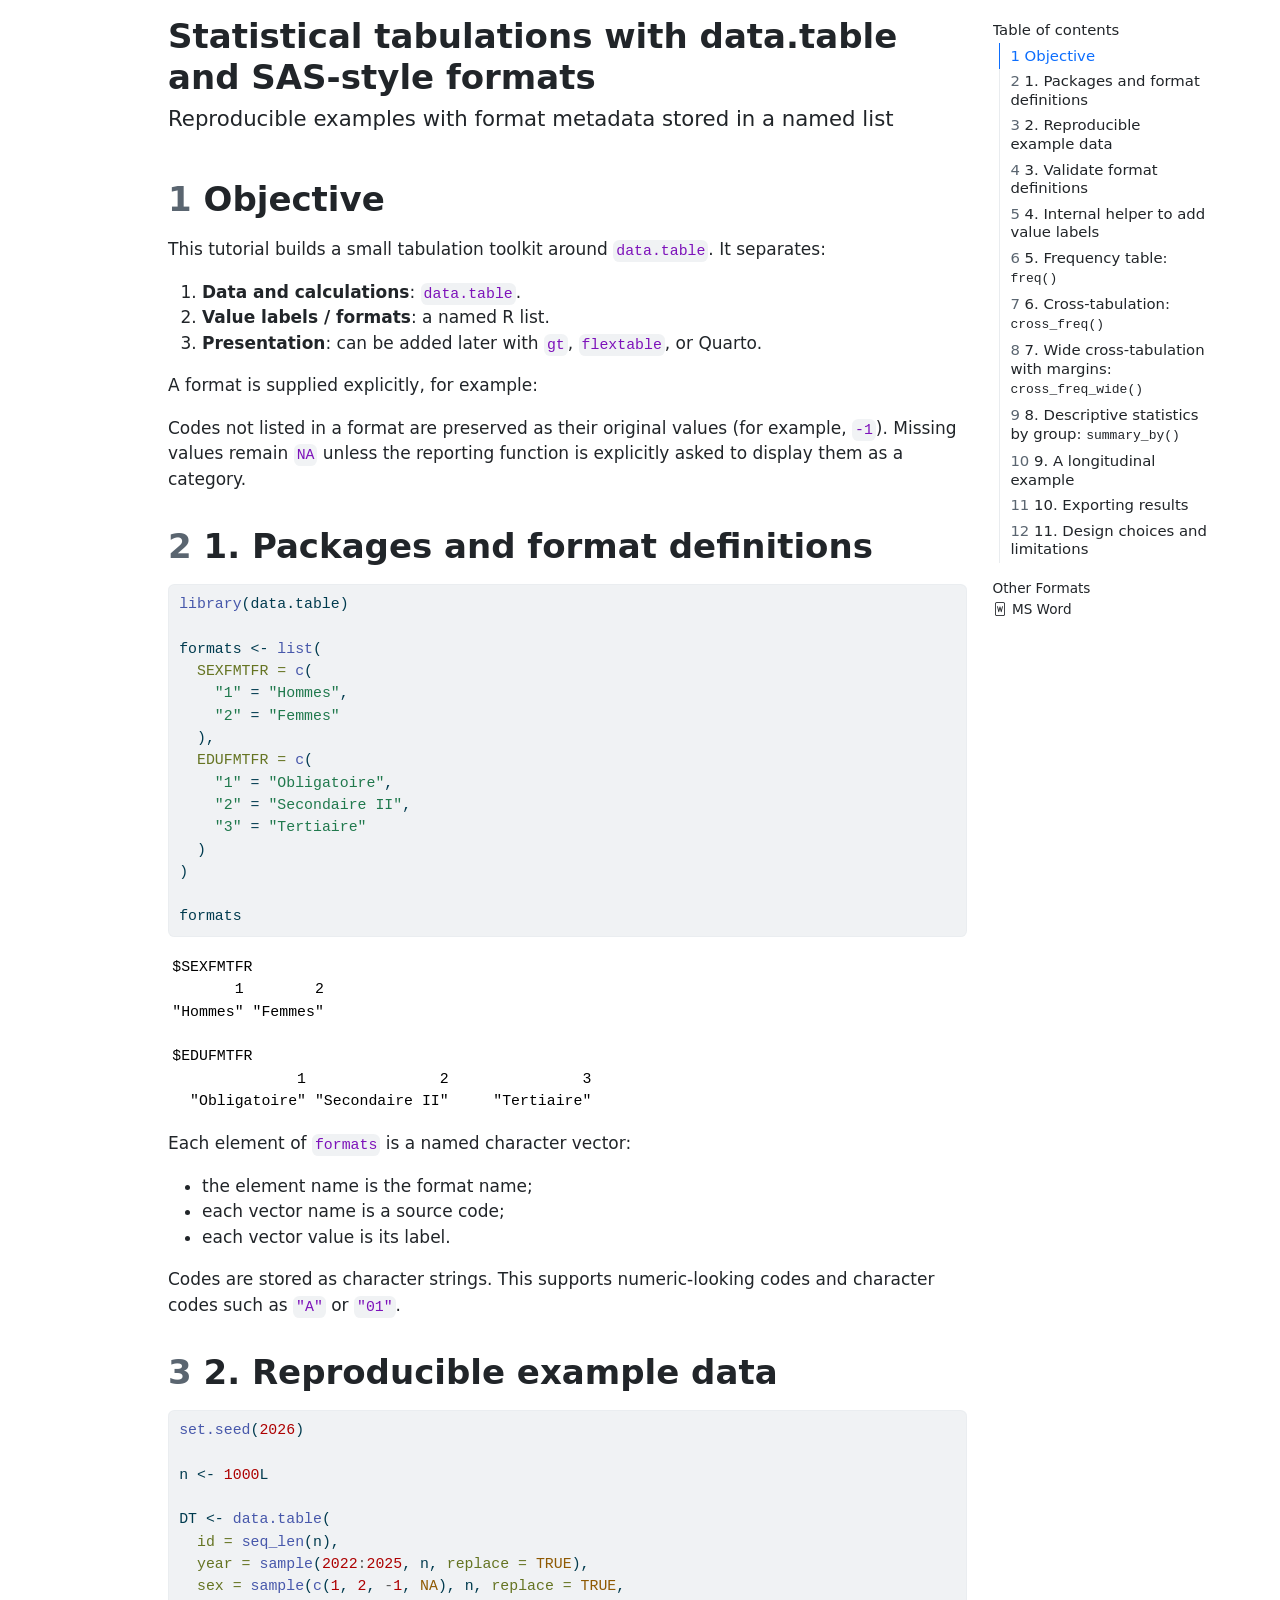
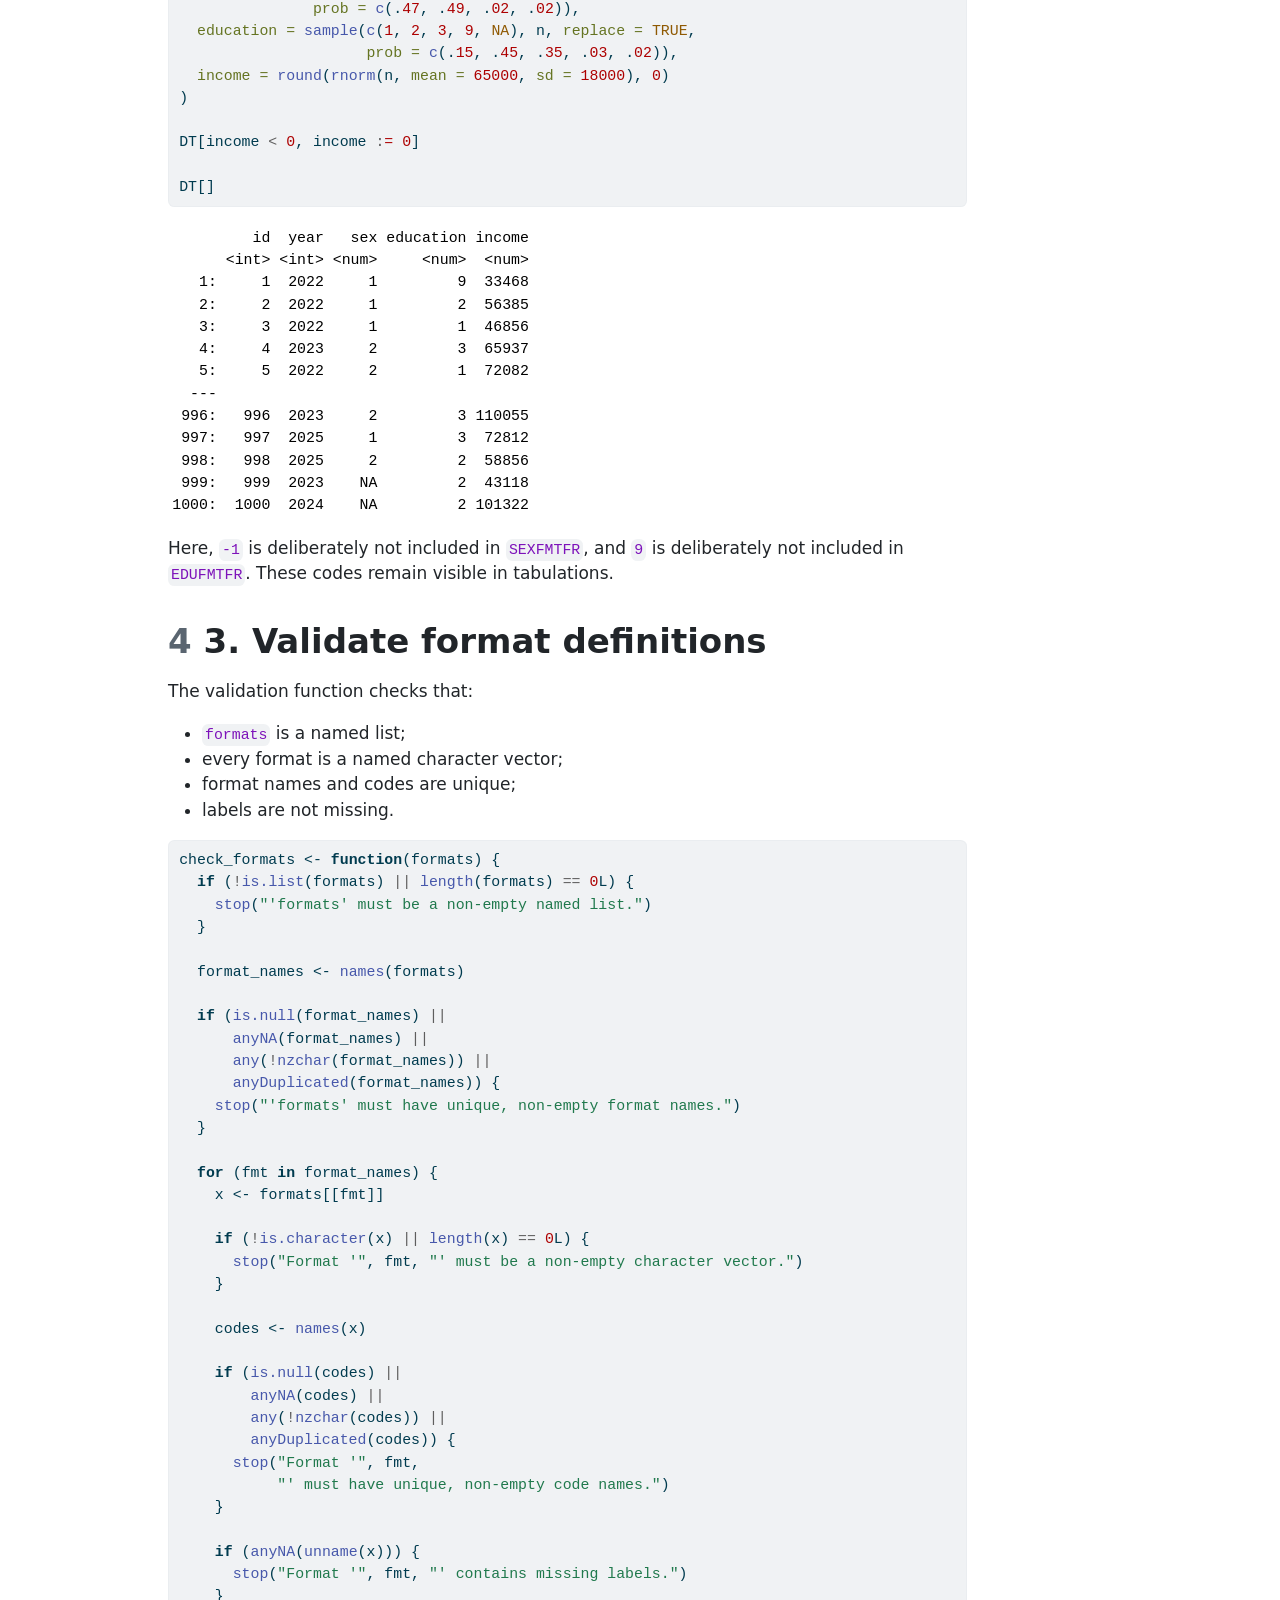
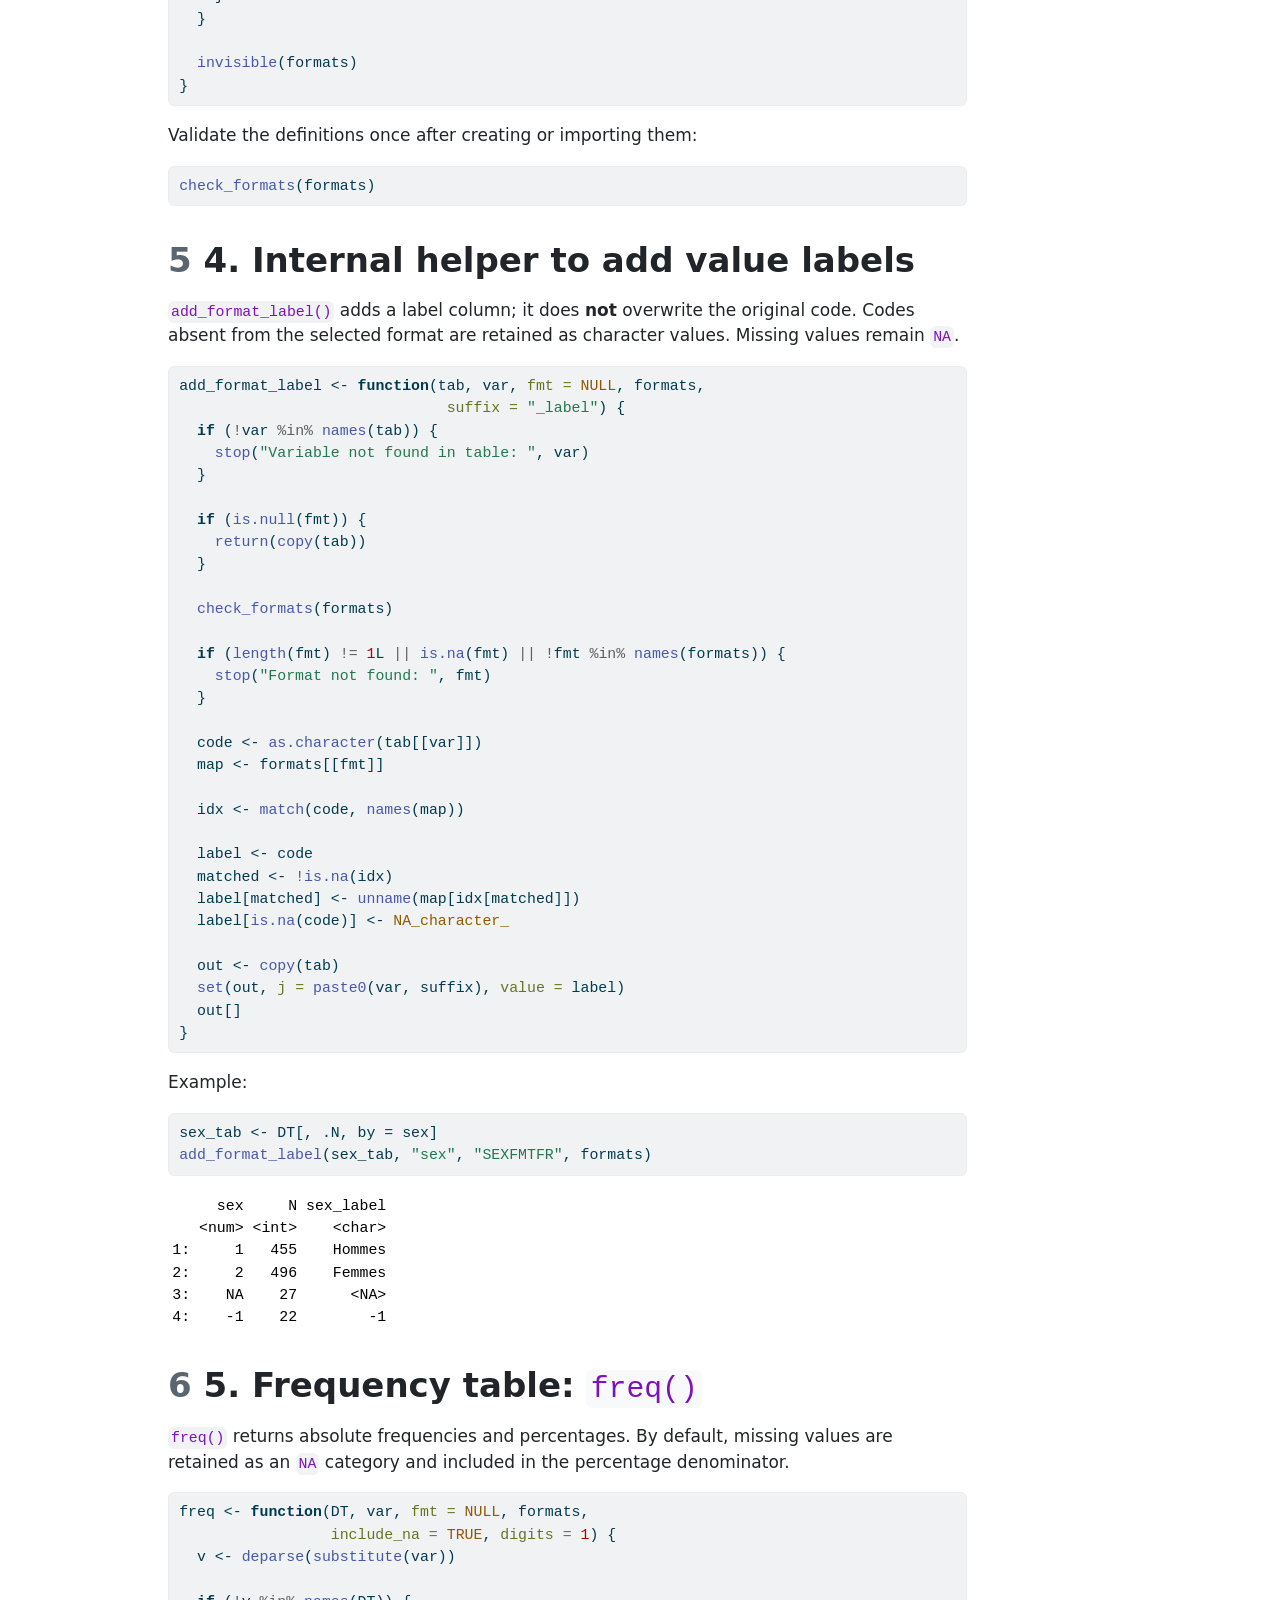
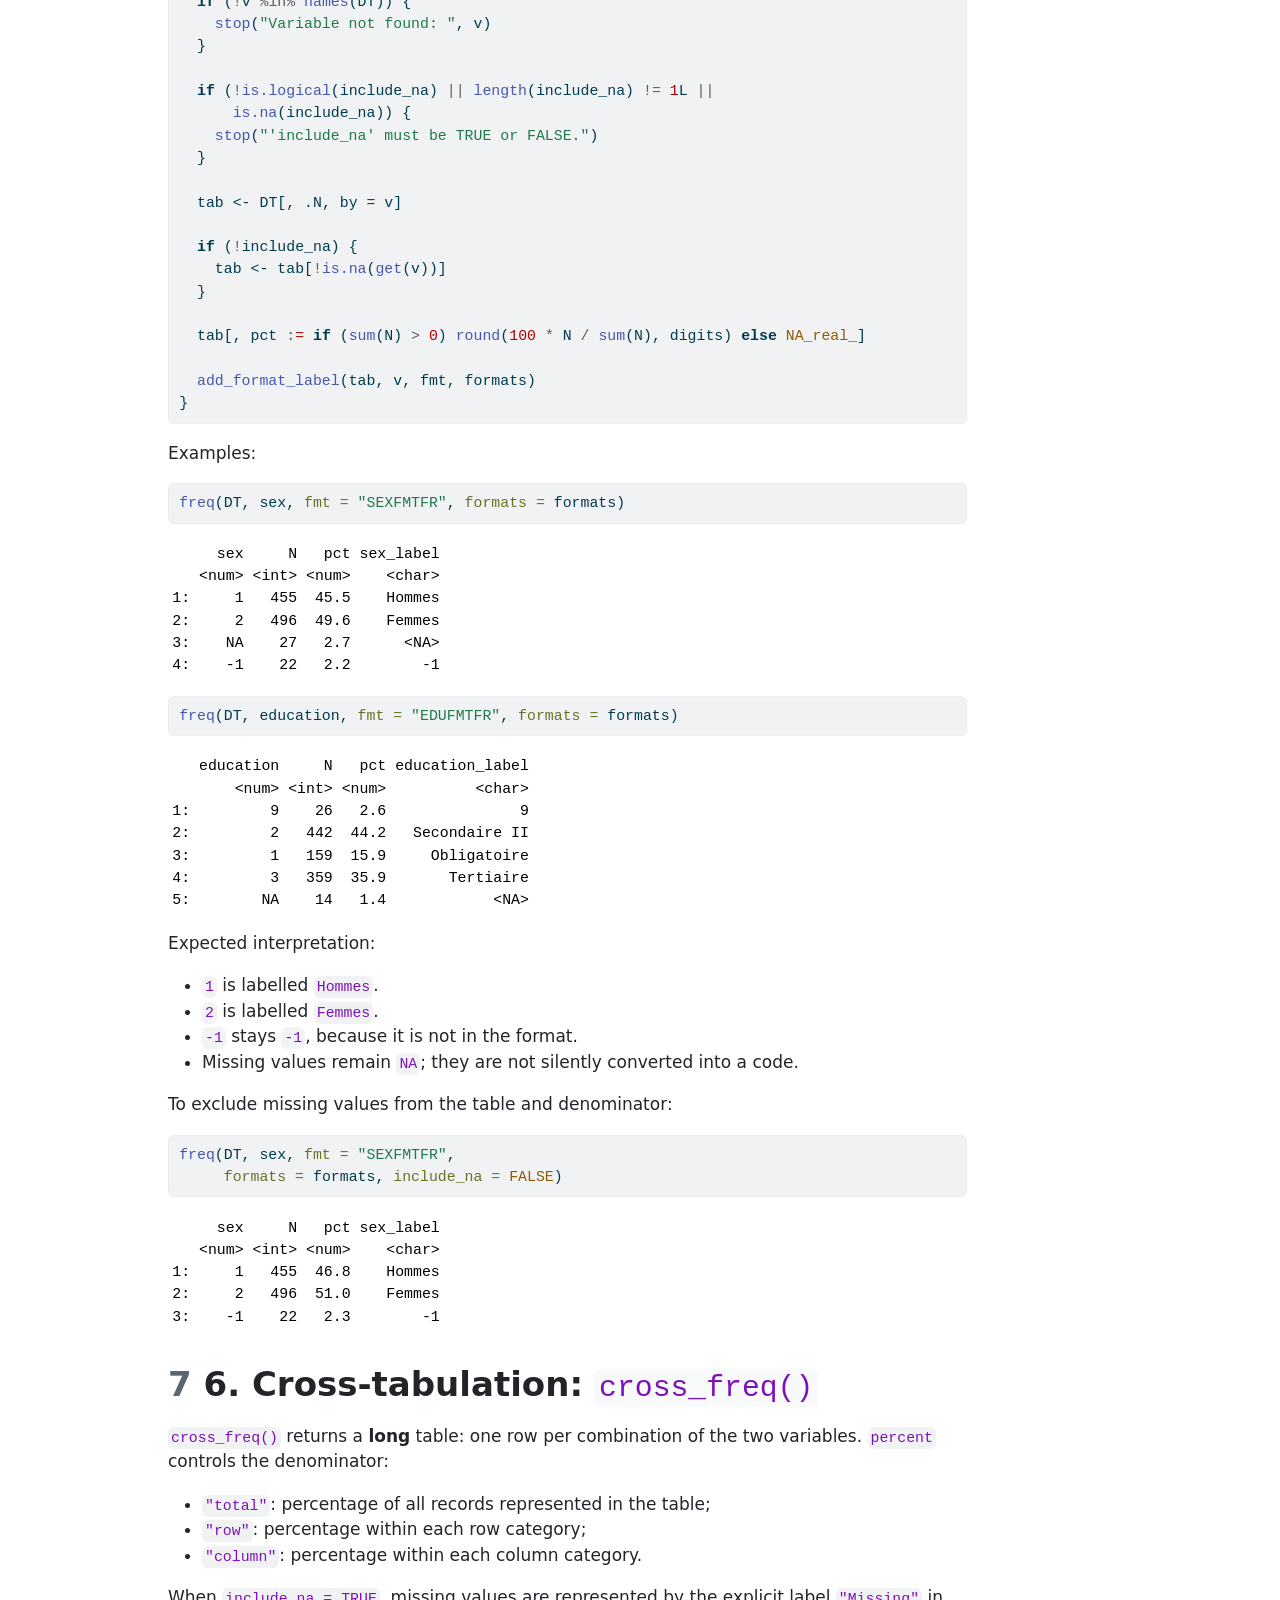
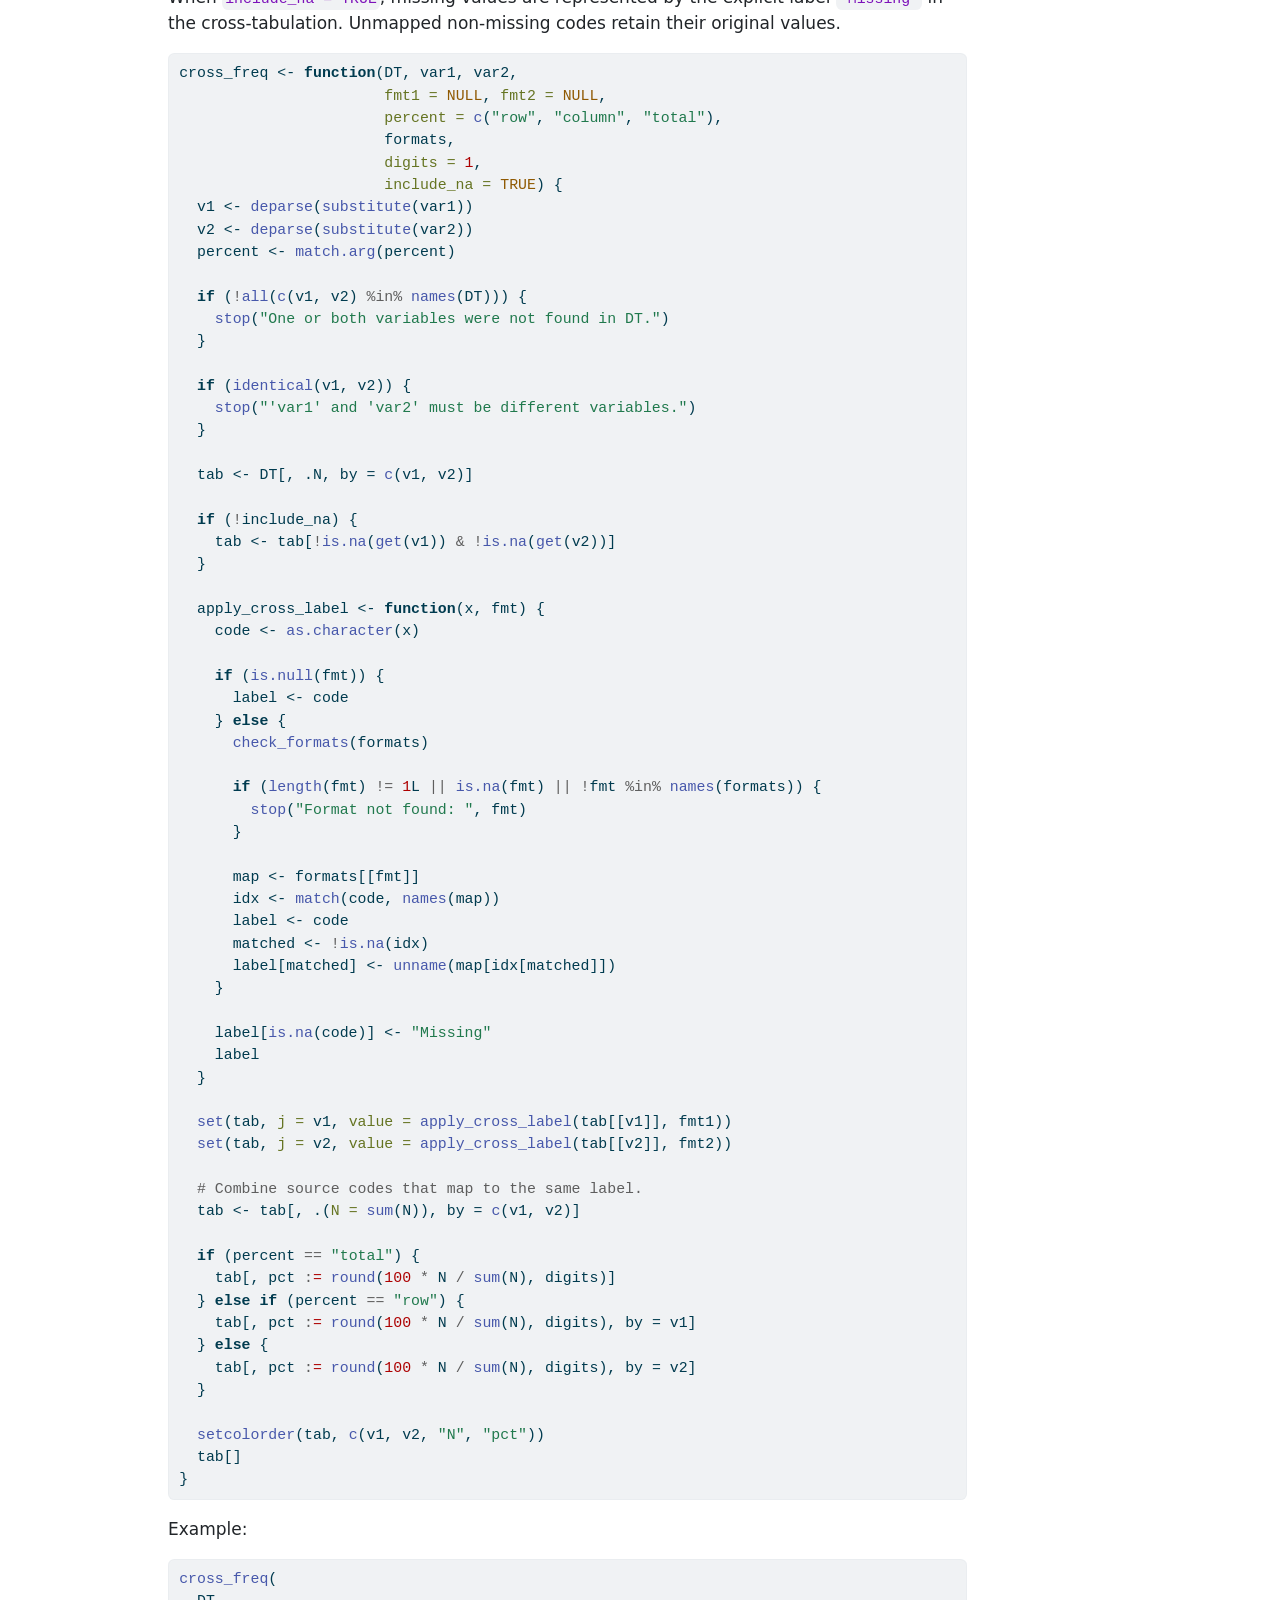
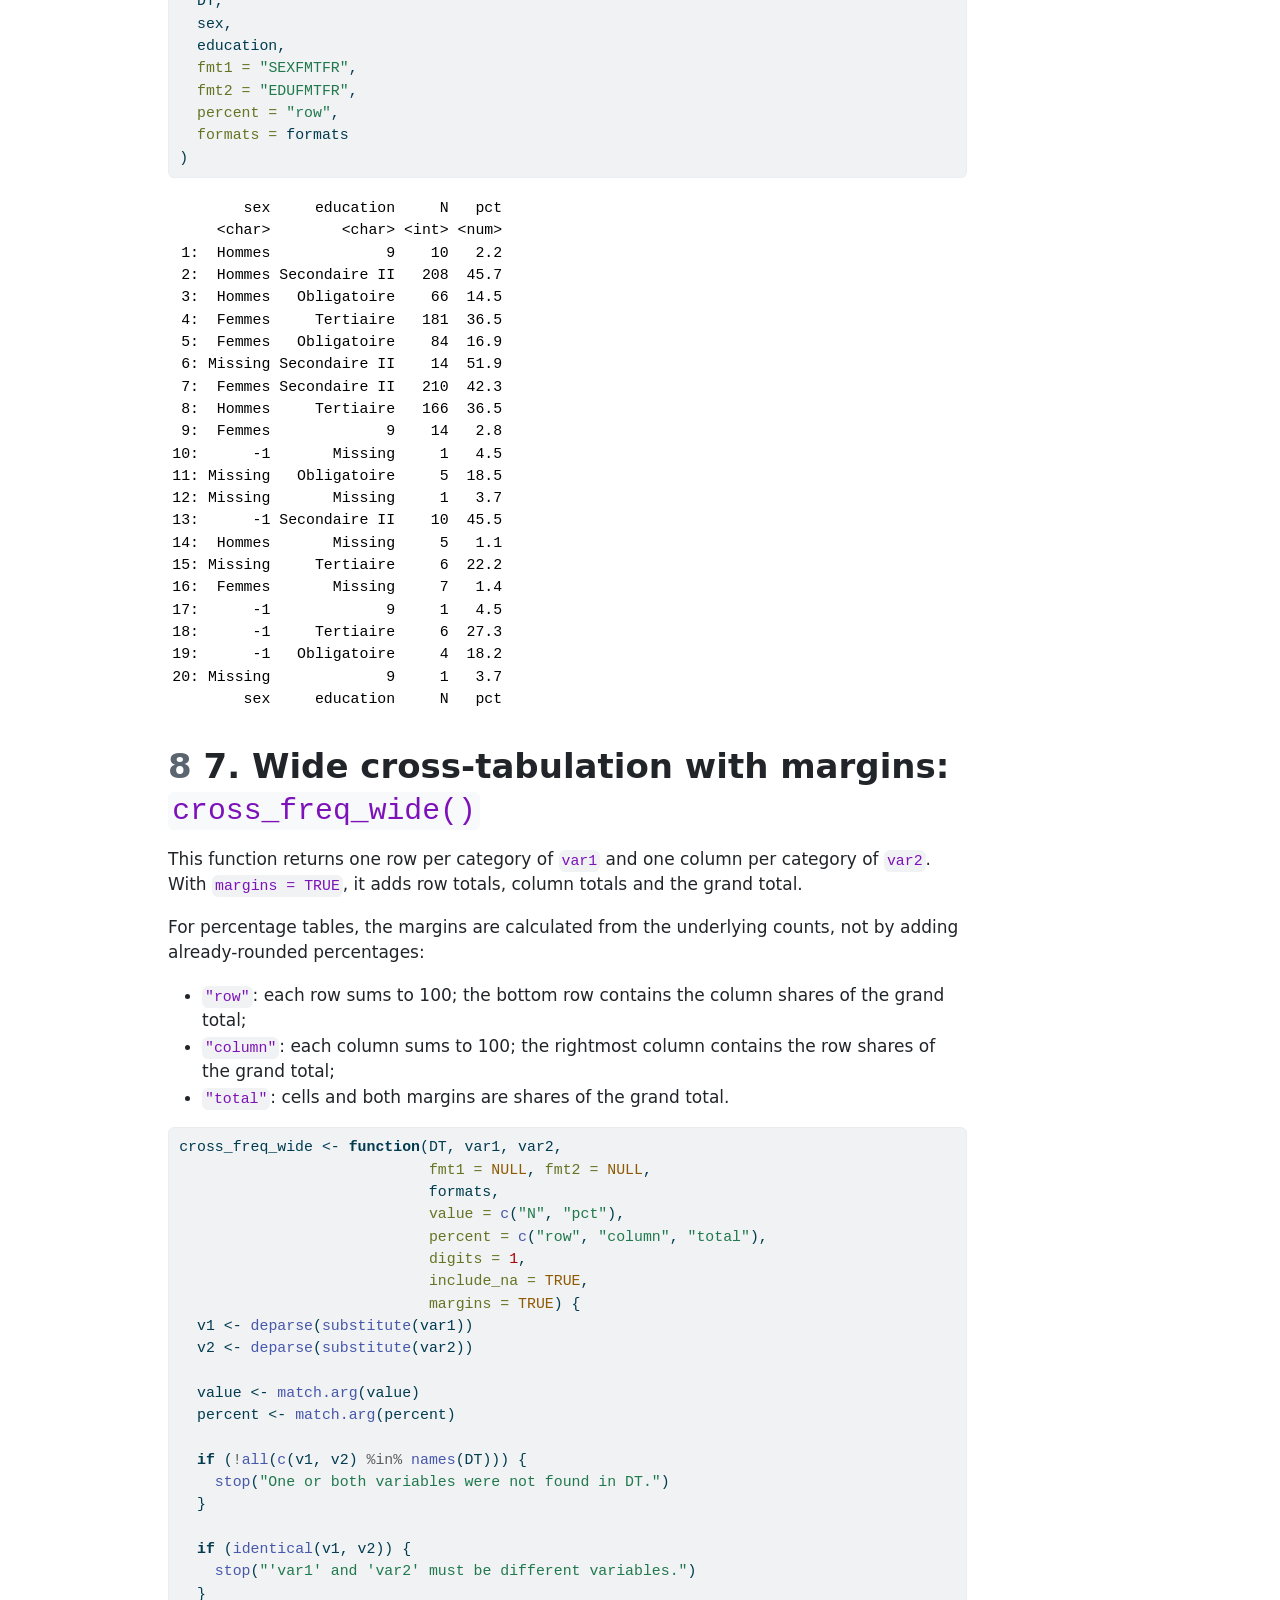
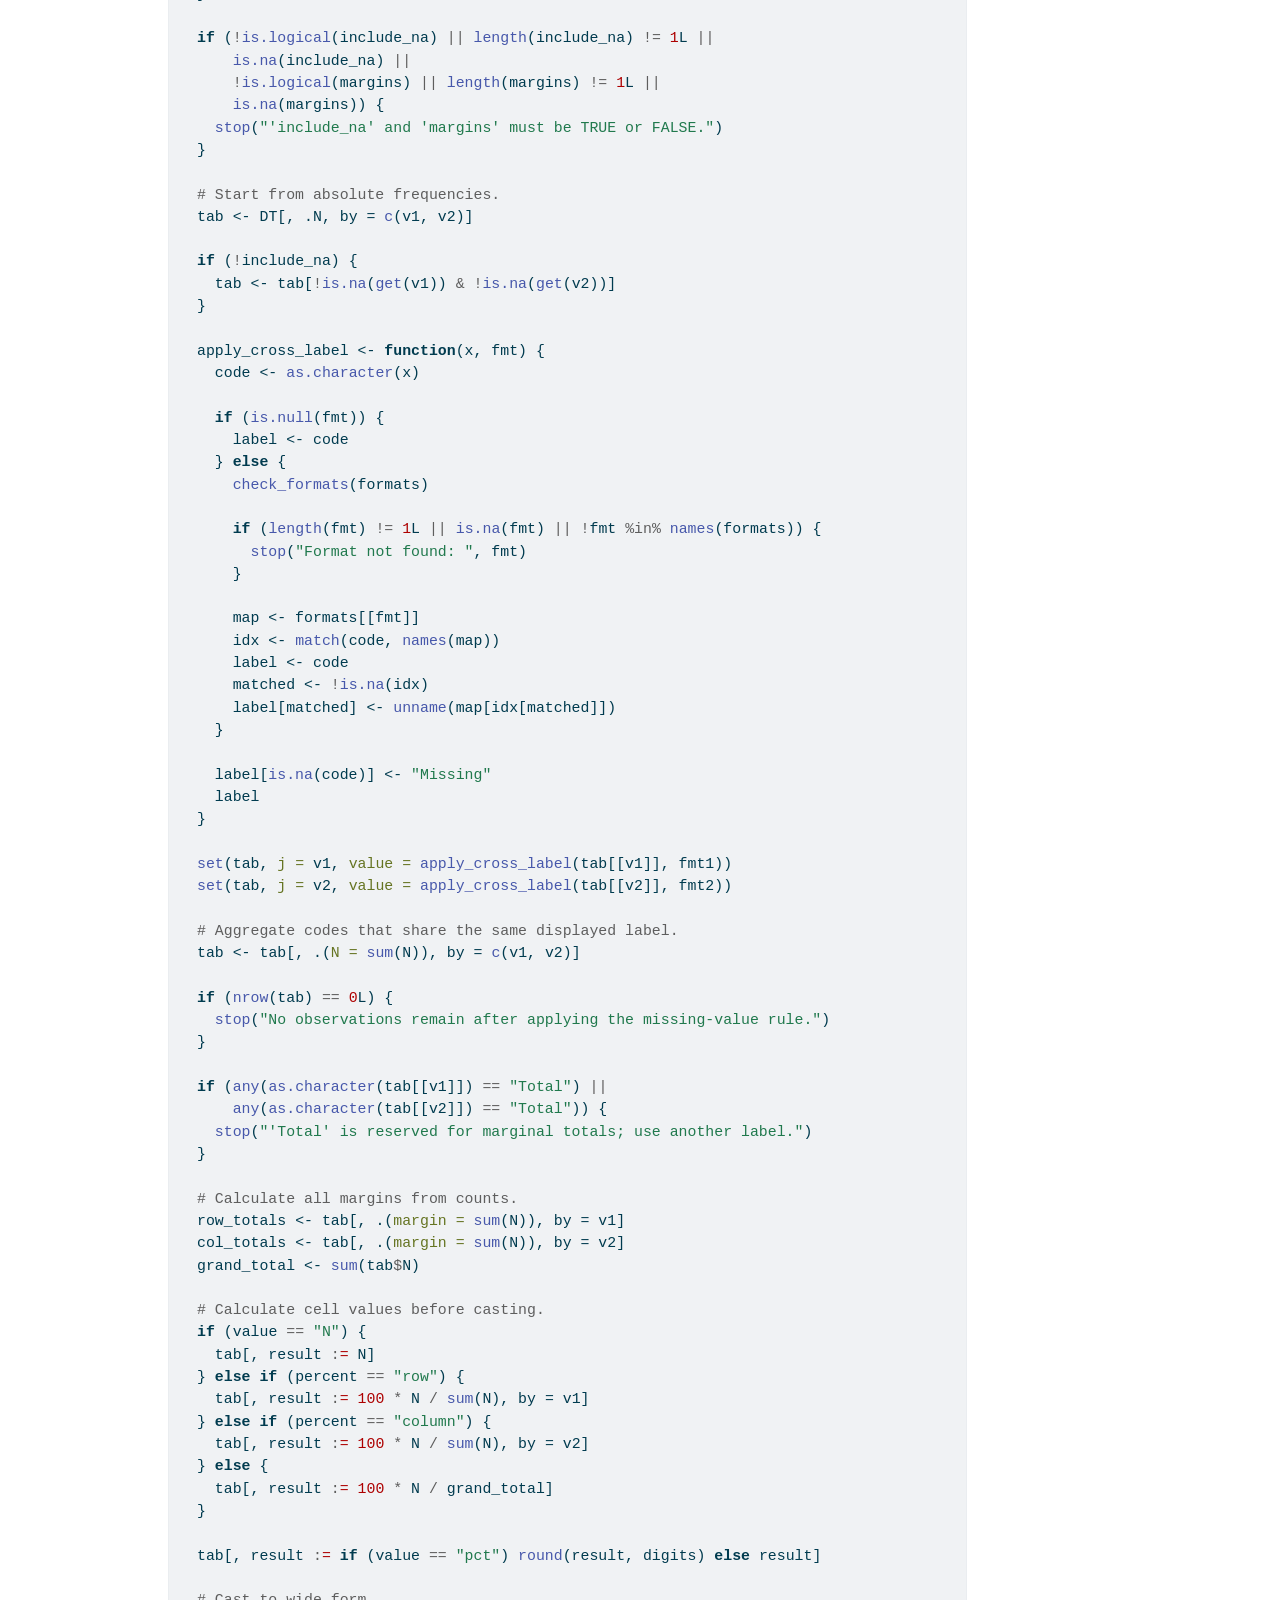
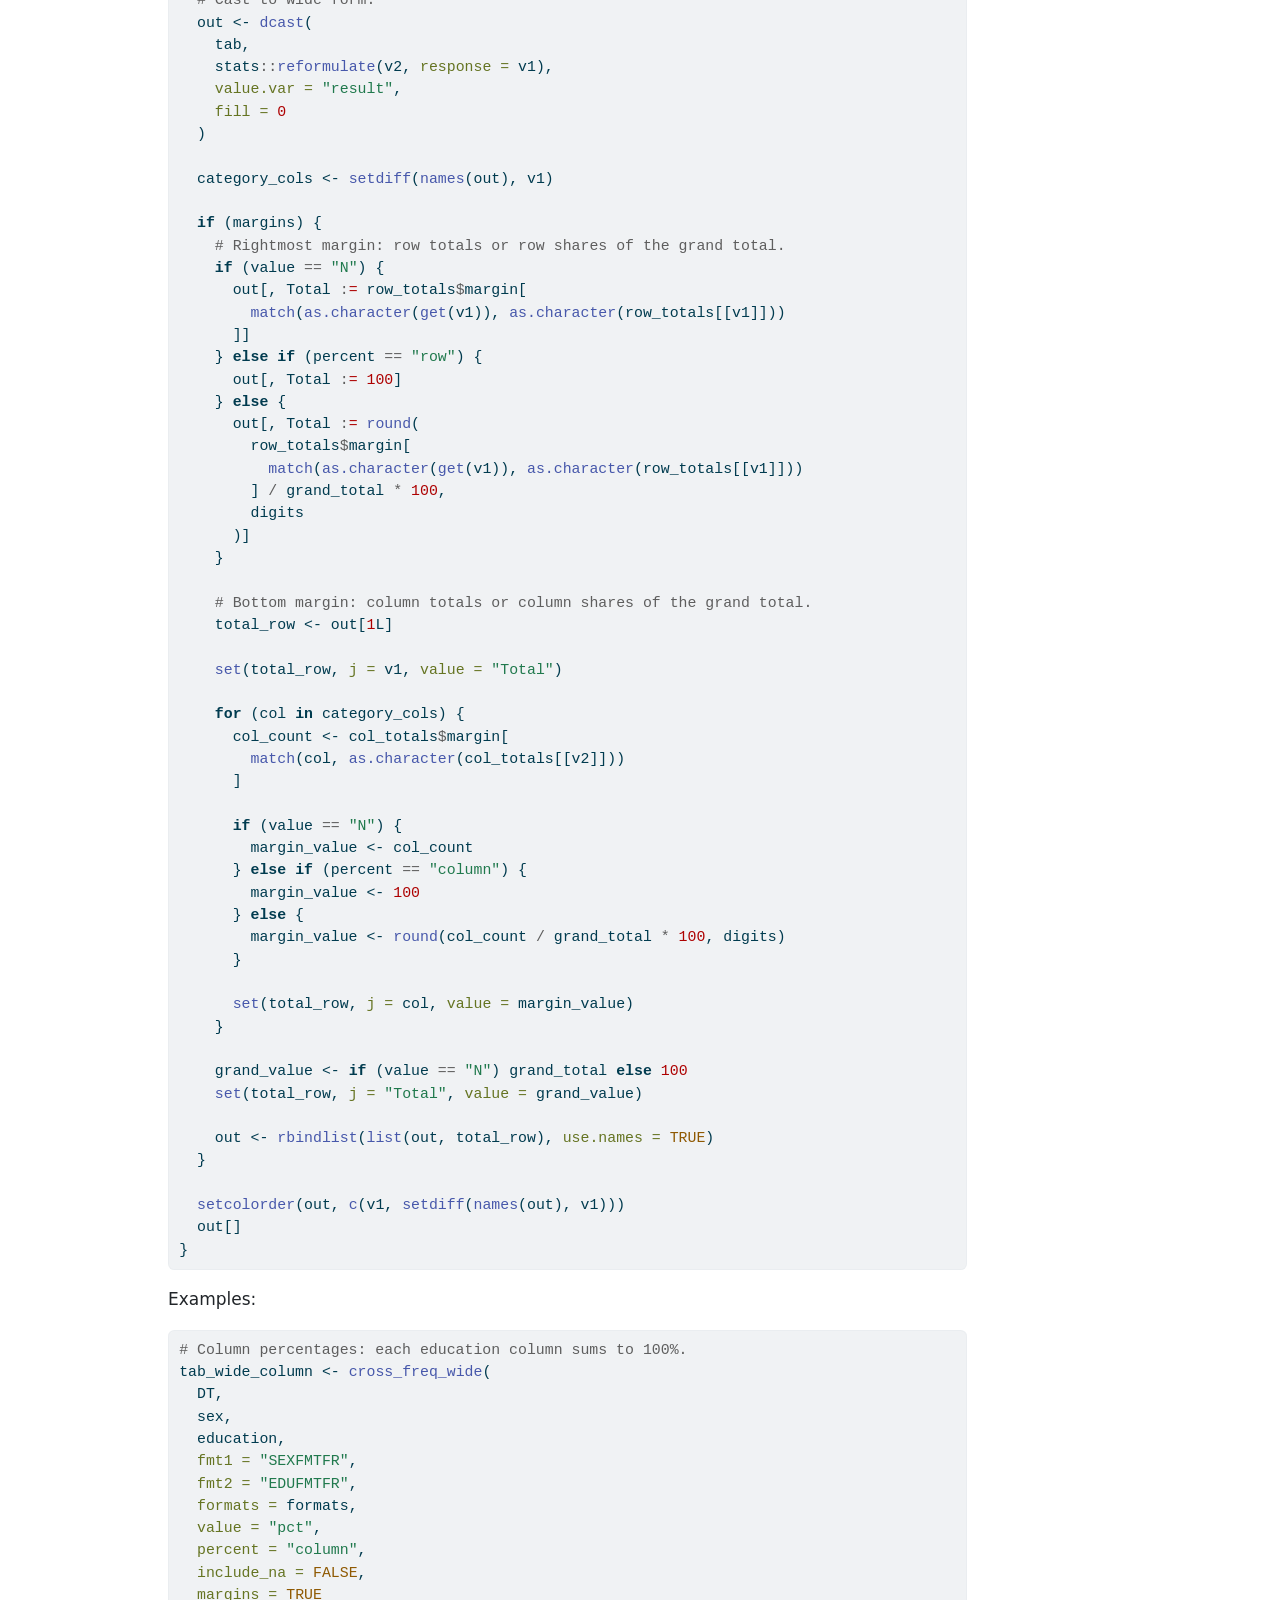
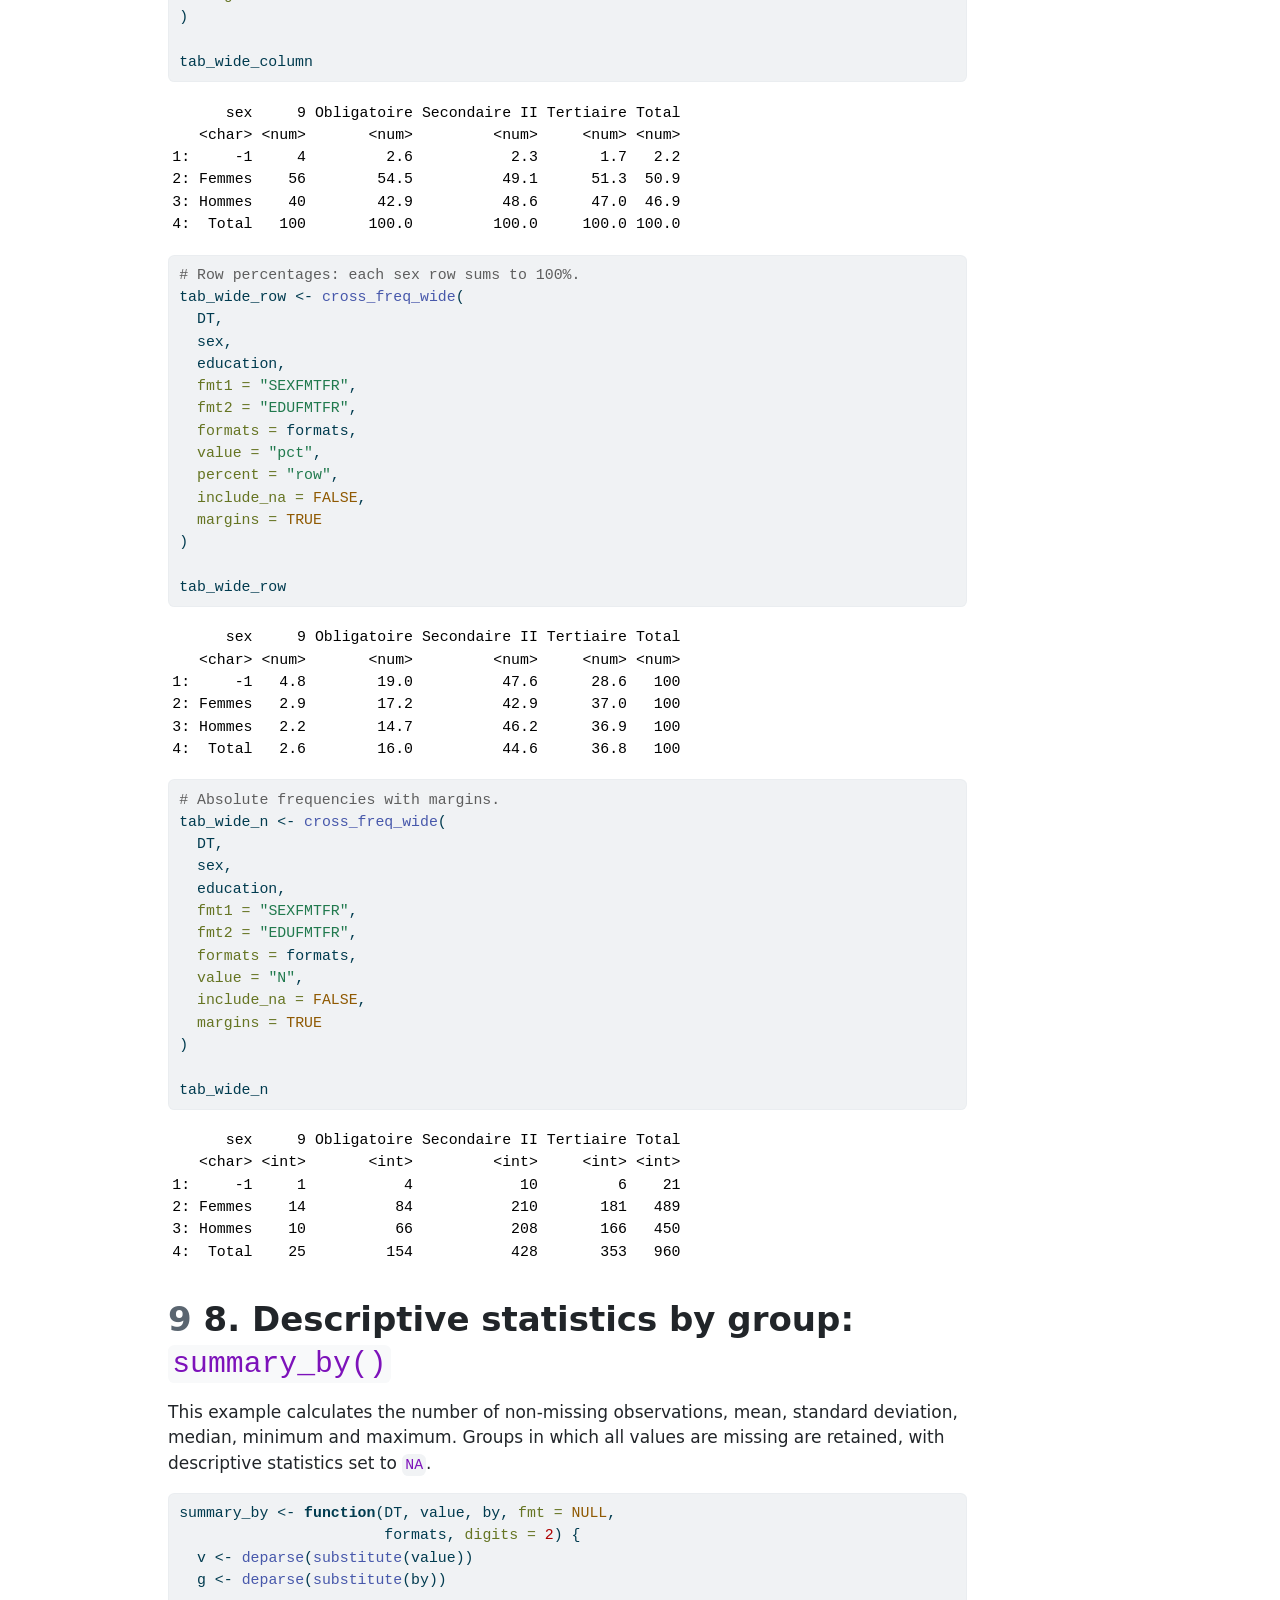
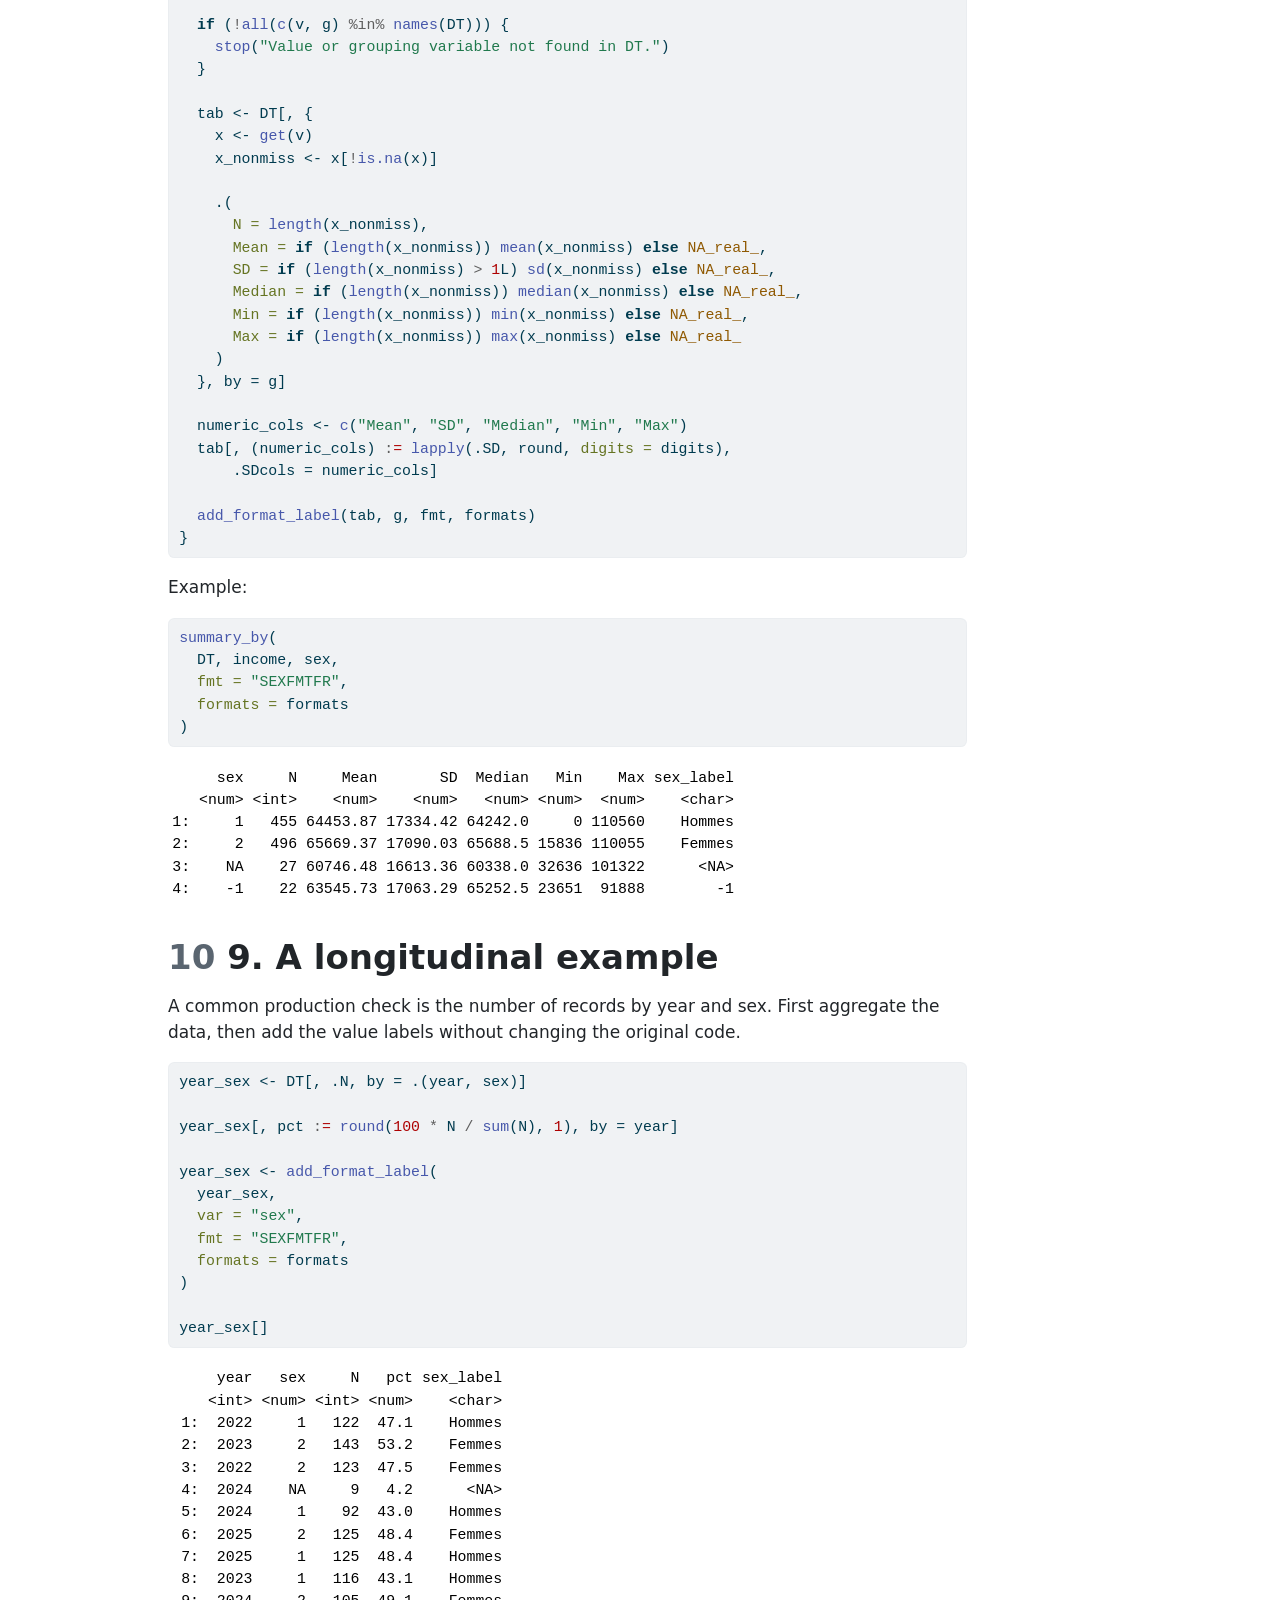
==== docs/data_table_tab_with_metadata_from_list.html @ e8ff7ddc "add html docs" ====
<!DOCTYPE html>
<html xmlns="http://www.w3.org/1999/xhtml" lang="en" xml:lang="en"><head>

<meta charset="utf-8">
<meta name="generator" content="quarto-1.10.20">

<meta name="viewport" content="width=device-width, initial-scale=1.0, user-scalable=yes">


<title>Statistical tabulations with data.table and SAS-style formats</title>
<style>
/* Default styles provided by pandoc.
** See https://pandoc.org/MANUAL.html#variables-for-html for config info.
*/
span.smallcaps{font-variant: small-caps;}
div.columns{display: flex; gap: 1.5em;}
div.column{flex: auto;}
@media screen {
div.columns{gap: min(4vw, 1.5em);}
div.column{overflow-x: auto;}
}
div.hanging-indent{margin-left: 1.5em; text-indent: -1.5em;}
ul.task-list{list-style: none;}
ul.task-list li input[type="checkbox"] {
  width: 0.8em;
  margin: 0 0.8em 0.2em -1em; /* quarto-specific, see https://github.com/quarto-dev/quarto-cli/issues/4556 */ 
  vertical-align: middle;
}
/* CSS for syntax highlighting */
html { -webkit-text-size-adjust: 100%; }
pre > code.sourceCode { white-space: pre; position: relative; }
pre > code.sourceCode > span { display: inline-block; line-height: 1.25; }
pre > code.sourceCode > span:empty { height: 1.2em; }
.sourceCode { overflow: visible; }
code.sourceCode > span { color: inherit; text-decoration: inherit; }
div.sourceCode { margin: 1em 0; }
pre.sourceCode { margin: 0; }
@media screen {
div.sourceCode { overflow: auto; }
}
@media print {
pre > code.sourceCode { white-space: pre-wrap; }
pre > code.sourceCode > span { text-indent: -5em; padding-left: 5em; }
}
pre.numberSource code
  { counter-reset: source-line 0; }
pre.numberSource code > span
  { position: relative; left: -4em; counter-increment: source-line; }
pre.numberSource code > span > a:first-child::before
  { content: counter(source-line);
    position: relative; left: -1em; text-align: right; vertical-align: baseline;
    border: none; display: inline-block;
    -webkit-touch-callout: none; -webkit-user-select: none;
    -khtml-user-select: none; -moz-user-select: none;
    -ms-user-select: none; user-select: none;
    padding: 0 4px; width: 4em;
  }
pre.numberSource { margin-left: 3em;  padding-left: 4px; }
div.sourceCode
  {   }
@media screen {
pre > code.sourceCode > span > a:first-child::before { text-decoration: underline; }
}
</style>


<script src="data_table_tab_with_metadata_from_list_files/libs/clipboard/clipboard.min.js"></script>
<script src="data_table_tab_with_metadata_from_list_files/libs/quarto-html/quarto.js" type="module"></script>
<script src="data_table_tab_with_metadata_from_list_files/libs/quarto-html/tabsets/tabsets.js" type="module"></script>
<script src="data_table_tab_with_metadata_from_list_files/libs/quarto-html/popper.min.js"></script>
<script src="data_table_tab_with_metadata_from_list_files/libs/quarto-html/tippy.umd.min.js"></script>
<script src="data_table_tab_with_metadata_from_list_files/libs/quarto-html/anchor.min.js"></script>
<link href="data_table_tab_with_metadata_from_list_files/libs/quarto-html/tippy.css" rel="stylesheet">
<link href="data_table_tab_with_metadata_from_list_files/libs/quarto-html/quarto-syntax-highlighting-17888a1159294d3eb470f19f6f52f5a5.css" rel="stylesheet" id="quarto-text-highlighting-styles">
<script src="data_table_tab_with_metadata_from_list_files/libs/bootstrap/bootstrap.min.js"></script>
<link href="data_table_tab_with_metadata_from_list_files/libs/bootstrap/bootstrap-icons.css" rel="stylesheet">
<link href="data_table_tab_with_metadata_from_list_files/libs/bootstrap/bootstrap-56b41ada49dd8e353d0bdbb7b5195f53.min.css" rel="stylesheet" append-hash="true" id="quarto-bootstrap" data-mode="light">


</head>

<body class="quarto-light">

<div id="quarto-content" class="page-columns page-rows-contents page-layout-article">
<div id="quarto-margin-sidebar" class="sidebar margin-sidebar">
  <nav id="TOC" role="doc-toc" class="toc-active">
    <h2 id="toc-title">Table of contents</h2>
   
  <ul>
  <li><a href="#objective" id="toc-objective" class="nav-link active" data-scroll-target="#objective"><span class="header-section-number">1</span> Objective</a></li>
  <li><a href="#packages-and-format-definitions" id="toc-packages-and-format-definitions" class="nav-link" data-scroll-target="#packages-and-format-definitions"><span class="header-section-number">2</span> 1. Packages and format definitions</a></li>
  <li><a href="#reproducible-example-data" id="toc-reproducible-example-data" class="nav-link" data-scroll-target="#reproducible-example-data"><span class="header-section-number">3</span> 2. Reproducible example data</a></li>
  <li><a href="#validate-format-definitions" id="toc-validate-format-definitions" class="nav-link" data-scroll-target="#validate-format-definitions"><span class="header-section-number">4</span> 3. Validate format definitions</a></li>
  <li><a href="#internal-helper-to-add-value-labels" id="toc-internal-helper-to-add-value-labels" class="nav-link" data-scroll-target="#internal-helper-to-add-value-labels"><span class="header-section-number">5</span> 4. Internal helper to add value labels</a></li>
  <li><a href="#frequency-table-freq" id="toc-frequency-table-freq" class="nav-link" data-scroll-target="#frequency-table-freq"><span class="header-section-number">6</span> 5. Frequency table: <code>freq()</code></a></li>
  <li><a href="#cross-tabulation-cross_freq" id="toc-cross-tabulation-cross_freq" class="nav-link" data-scroll-target="#cross-tabulation-cross_freq"><span class="header-section-number">7</span> 6. Cross-tabulation: <code>cross_freq()</code></a></li>
  <li><a href="#wide-cross-tabulation-with-margins-cross_freq_wide" id="toc-wide-cross-tabulation-with-margins-cross_freq_wide" class="nav-link" data-scroll-target="#wide-cross-tabulation-with-margins-cross_freq_wide"><span class="header-section-number">8</span> 7. Wide cross-tabulation with margins: <code>cross_freq_wide()</code></a></li>
  <li><a href="#descriptive-statistics-by-group-summary_by" id="toc-descriptive-statistics-by-group-summary_by" class="nav-link" data-scroll-target="#descriptive-statistics-by-group-summary_by"><span class="header-section-number">9</span> 8. Descriptive statistics by group: <code>summary_by()</code></a></li>
  <li><a href="#a-longitudinal-example" id="toc-a-longitudinal-example" class="nav-link" data-scroll-target="#a-longitudinal-example"><span class="header-section-number">10</span> 9. A longitudinal example</a></li>
  <li><a href="#exporting-results" id="toc-exporting-results" class="nav-link" data-scroll-target="#exporting-results"><span class="header-section-number">11</span> 10. Exporting results</a></li>
  <li><a href="#design-choices-and-limitations" id="toc-design-choices-and-limitations" class="nav-link" data-scroll-target="#design-choices-and-limitations"><span class="header-section-number">12</span> 11. Design choices and limitations</a></li>
  </ul>
<div class="quarto-alternate-formats"><h2>Other Formats</h2><ul><li><a href="data_table_tab_with_metadata_from_list.docx"><i class="bi bi-file-word"></i>MS Word</a></li></ul></div></nav>
</div>
<main class="content" id="quarto-document-content">

<header id="title-block-header" class="quarto-title-block default">
<div class="quarto-title">
<h1 class="title">Statistical tabulations with data.table and SAS-style formats</h1>
<p class="subtitle lead">Reproducible examples with format metadata stored in a named list</p>
</div>



<div class="quarto-title-meta">

    
  
    
  </div>
  


</header>


<section id="objective" class="level1" data-number="1">
<h1 data-number="1"><span class="header-section-number">1</span> Objective</h1>
<p>This tutorial builds a small tabulation toolkit around <code>data.table</code>. It separates:</p>
<ol type="1">
<li><strong>Data and calculations</strong>: <code>data.table</code>.</li>
<li><strong>Value labels / formats</strong>: a named R list.</li>
<li><strong>Presentation</strong>: can be added later with <code>gt</code>, <code>flextable</code>, or Quarto.</li>
</ol>
<p>A format is supplied explicitly, for example:</p>
<p>Codes not listed in a format are preserved as their original values (for example, <code>-1</code>). Missing values remain <code>NA</code> unless the reporting function is explicitly asked to display them as a category.</p>
</section>
<section id="packages-and-format-definitions" class="level1" data-number="2">
<h1 data-number="2"><span class="header-section-number">2</span> 1. Packages and format definitions</h1>
<div class="cell">
<div class="code-copy-outer-scaffold"><div class="sourceCode cell-code" id="cb1"><pre class="sourceCode r code-with-copy"><code class="sourceCode r"><span id="cb1-1"><a href="#cb1-1" aria-hidden="true" tabindex="-1"></a><span class="fu">library</span>(data.table)</span>
<span id="cb1-2"><a href="#cb1-2" aria-hidden="true" tabindex="-1"></a></span>
<span id="cb1-3"><a href="#cb1-3" aria-hidden="true" tabindex="-1"></a>formats <span class="ot">&lt;-</span> <span class="fu">list</span>(</span>
<span id="cb1-4"><a href="#cb1-4" aria-hidden="true" tabindex="-1"></a>  <span class="at">SEXFMTFR =</span> <span class="fu">c</span>(</span>
<span id="cb1-5"><a href="#cb1-5" aria-hidden="true" tabindex="-1"></a>    <span class="st">"1"</span> <span class="ot">=</span> <span class="st">"Hommes"</span>,</span>
<span id="cb1-6"><a href="#cb1-6" aria-hidden="true" tabindex="-1"></a>    <span class="st">"2"</span> <span class="ot">=</span> <span class="st">"Femmes"</span></span>
<span id="cb1-7"><a href="#cb1-7" aria-hidden="true" tabindex="-1"></a>  ),</span>
<span id="cb1-8"><a href="#cb1-8" aria-hidden="true" tabindex="-1"></a>  <span class="at">EDUFMTFR =</span> <span class="fu">c</span>(</span>
<span id="cb1-9"><a href="#cb1-9" aria-hidden="true" tabindex="-1"></a>    <span class="st">"1"</span> <span class="ot">=</span> <span class="st">"Obligatoire"</span>,</span>
<span id="cb1-10"><a href="#cb1-10" aria-hidden="true" tabindex="-1"></a>    <span class="st">"2"</span> <span class="ot">=</span> <span class="st">"Secondaire II"</span>,</span>
<span id="cb1-11"><a href="#cb1-11" aria-hidden="true" tabindex="-1"></a>    <span class="st">"3"</span> <span class="ot">=</span> <span class="st">"Tertiaire"</span></span>
<span id="cb1-12"><a href="#cb1-12" aria-hidden="true" tabindex="-1"></a>  )</span>
<span id="cb1-13"><a href="#cb1-13" aria-hidden="true" tabindex="-1"></a>)</span>
<span id="cb1-14"><a href="#cb1-14" aria-hidden="true" tabindex="-1"></a></span>
<span id="cb1-15"><a href="#cb1-15" aria-hidden="true" tabindex="-1"></a>formats</span></code></pre></div><button title="Copy to Clipboard" class="code-copy-button"><i class="bi"></i></button></div>
<div class="cell-output cell-output-stdout">
<pre><code>$SEXFMTFR
       1        2 
"Hommes" "Femmes" 

$EDUFMTFR
              1               2               3 
  "Obligatoire" "Secondaire II"     "Tertiaire" </code></pre>
</div>
</div>
<p>Each element of <code>formats</code> is a named character vector:</p>
<ul>
<li>the element name is the format name;</li>
<li>each vector name is a source code;</li>
<li>each vector value is its label.</li>
</ul>
<p>Codes are stored as character strings. This supports numeric-looking codes and character codes such as <code>"A"</code> or <code>"01"</code>.</p>
</section>
<section id="reproducible-example-data" class="level1" data-number="3">
<h1 data-number="3"><span class="header-section-number">3</span> 2. Reproducible example data</h1>
<div class="cell">
<div class="code-copy-outer-scaffold"><div class="sourceCode cell-code" id="cb3"><pre class="sourceCode r code-with-copy"><code class="sourceCode r"><span id="cb3-1"><a href="#cb3-1" aria-hidden="true" tabindex="-1"></a><span class="fu">set.seed</span>(<span class="dv">2026</span>)</span>
<span id="cb3-2"><a href="#cb3-2" aria-hidden="true" tabindex="-1"></a></span>
<span id="cb3-3"><a href="#cb3-3" aria-hidden="true" tabindex="-1"></a>n <span class="ot">&lt;-</span> <span class="dv">1000</span>L</span>
<span id="cb3-4"><a href="#cb3-4" aria-hidden="true" tabindex="-1"></a></span>
<span id="cb3-5"><a href="#cb3-5" aria-hidden="true" tabindex="-1"></a>DT <span class="ot">&lt;-</span> <span class="fu">data.table</span>(</span>
<span id="cb3-6"><a href="#cb3-6" aria-hidden="true" tabindex="-1"></a>  <span class="at">id =</span> <span class="fu">seq_len</span>(n),</span>
<span id="cb3-7"><a href="#cb3-7" aria-hidden="true" tabindex="-1"></a>  <span class="at">year =</span> <span class="fu">sample</span>(<span class="dv">2022</span><span class="sc">:</span><span class="dv">2025</span>, n, <span class="at">replace =</span> <span class="cn">TRUE</span>),</span>
<span id="cb3-8"><a href="#cb3-8" aria-hidden="true" tabindex="-1"></a>  <span class="at">sex =</span> <span class="fu">sample</span>(<span class="fu">c</span>(<span class="dv">1</span>, <span class="dv">2</span>, <span class="sc">-</span><span class="dv">1</span>, <span class="cn">NA</span>), n, <span class="at">replace =</span> <span class="cn">TRUE</span>,</span>
<span id="cb3-9"><a href="#cb3-9" aria-hidden="true" tabindex="-1"></a>               <span class="at">prob =</span> <span class="fu">c</span>(.<span class="dv">47</span>, .<span class="dv">49</span>, .<span class="dv">02</span>, .<span class="dv">02</span>)),</span>
<span id="cb3-10"><a href="#cb3-10" aria-hidden="true" tabindex="-1"></a>  <span class="at">education =</span> <span class="fu">sample</span>(<span class="fu">c</span>(<span class="dv">1</span>, <span class="dv">2</span>, <span class="dv">3</span>, <span class="dv">9</span>, <span class="cn">NA</span>), n, <span class="at">replace =</span> <span class="cn">TRUE</span>,</span>
<span id="cb3-11"><a href="#cb3-11" aria-hidden="true" tabindex="-1"></a>                     <span class="at">prob =</span> <span class="fu">c</span>(.<span class="dv">15</span>, .<span class="dv">45</span>, .<span class="dv">35</span>, .<span class="dv">03</span>, .<span class="dv">02</span>)),</span>
<span id="cb3-12"><a href="#cb3-12" aria-hidden="true" tabindex="-1"></a>  <span class="at">income =</span> <span class="fu">round</span>(<span class="fu">rnorm</span>(n, <span class="at">mean =</span> <span class="dv">65000</span>, <span class="at">sd =</span> <span class="dv">18000</span>), <span class="dv">0</span>)</span>
<span id="cb3-13"><a href="#cb3-13" aria-hidden="true" tabindex="-1"></a>)</span>
<span id="cb3-14"><a href="#cb3-14" aria-hidden="true" tabindex="-1"></a></span>
<span id="cb3-15"><a href="#cb3-15" aria-hidden="true" tabindex="-1"></a>DT[income <span class="sc">&lt;</span> <span class="dv">0</span>, income <span class="sc">:</span><span class="er">=</span> <span class="dv">0</span>]</span>
<span id="cb3-16"><a href="#cb3-16" aria-hidden="true" tabindex="-1"></a></span>
<span id="cb3-17"><a href="#cb3-17" aria-hidden="true" tabindex="-1"></a>DT[]</span></code></pre></div><button title="Copy to Clipboard" class="code-copy-button"><i class="bi"></i></button></div>
<div class="cell-output cell-output-stdout">
<pre><code>         id  year   sex education income
      &lt;int&gt; &lt;int&gt; &lt;num&gt;     &lt;num&gt;  &lt;num&gt;
   1:     1  2022     1         9  33468
   2:     2  2022     1         2  56385
   3:     3  2022     1         1  46856
   4:     4  2023     2         3  65937
   5:     5  2022     2         1  72082
  ---                                   
 996:   996  2023     2         3 110055
 997:   997  2025     1         3  72812
 998:   998  2025     2         2  58856
 999:   999  2023    NA         2  43118
1000:  1000  2024    NA         2 101322</code></pre>
</div>
</div>
<p>Here, <code>-1</code> is deliberately not included in <code>SEXFMTFR</code>, and <code>9</code> is deliberately not included in <code>EDUFMTFR</code>. These codes remain visible in tabulations.</p>
</section>
<section id="validate-format-definitions" class="level1" data-number="4">
<h1 data-number="4"><span class="header-section-number">4</span> 3. Validate format definitions</h1>
<p>The validation function checks that:</p>
<ul>
<li><code>formats</code> is a named list;</li>
<li>every format is a named character vector;</li>
<li>format names and codes are unique;</li>
<li>labels are not missing.</li>
</ul>
<div class="cell">
<div class="code-copy-outer-scaffold"><div class="sourceCode cell-code" id="cb5"><pre class="sourceCode r code-with-copy"><code class="sourceCode r"><span id="cb5-1"><a href="#cb5-1" aria-hidden="true" tabindex="-1"></a>check_formats <span class="ot">&lt;-</span> <span class="cf">function</span>(formats) {</span>
<span id="cb5-2"><a href="#cb5-2" aria-hidden="true" tabindex="-1"></a>  <span class="cf">if</span> (<span class="sc">!</span><span class="fu">is.list</span>(formats) <span class="sc">||</span> <span class="fu">length</span>(formats) <span class="sc">==</span> <span class="dv">0</span>L) {</span>
<span id="cb5-3"><a href="#cb5-3" aria-hidden="true" tabindex="-1"></a>    <span class="fu">stop</span>(<span class="st">"'formats' must be a non-empty named list."</span>)</span>
<span id="cb5-4"><a href="#cb5-4" aria-hidden="true" tabindex="-1"></a>  }</span>
<span id="cb5-5"><a href="#cb5-5" aria-hidden="true" tabindex="-1"></a></span>
<span id="cb5-6"><a href="#cb5-6" aria-hidden="true" tabindex="-1"></a>  format_names <span class="ot">&lt;-</span> <span class="fu">names</span>(formats)</span>
<span id="cb5-7"><a href="#cb5-7" aria-hidden="true" tabindex="-1"></a></span>
<span id="cb5-8"><a href="#cb5-8" aria-hidden="true" tabindex="-1"></a>  <span class="cf">if</span> (<span class="fu">is.null</span>(format_names) <span class="sc">||</span></span>
<span id="cb5-9"><a href="#cb5-9" aria-hidden="true" tabindex="-1"></a>      <span class="fu">anyNA</span>(format_names) <span class="sc">||</span></span>
<span id="cb5-10"><a href="#cb5-10" aria-hidden="true" tabindex="-1"></a>      <span class="fu">any</span>(<span class="sc">!</span><span class="fu">nzchar</span>(format_names)) <span class="sc">||</span></span>
<span id="cb5-11"><a href="#cb5-11" aria-hidden="true" tabindex="-1"></a>      <span class="fu">anyDuplicated</span>(format_names)) {</span>
<span id="cb5-12"><a href="#cb5-12" aria-hidden="true" tabindex="-1"></a>    <span class="fu">stop</span>(<span class="st">"'formats' must have unique, non-empty format names."</span>)</span>
<span id="cb5-13"><a href="#cb5-13" aria-hidden="true" tabindex="-1"></a>  }</span>
<span id="cb5-14"><a href="#cb5-14" aria-hidden="true" tabindex="-1"></a></span>
<span id="cb5-15"><a href="#cb5-15" aria-hidden="true" tabindex="-1"></a>  <span class="cf">for</span> (fmt <span class="cf">in</span> format_names) {</span>
<span id="cb5-16"><a href="#cb5-16" aria-hidden="true" tabindex="-1"></a>    x <span class="ot">&lt;-</span> formats[[fmt]]</span>
<span id="cb5-17"><a href="#cb5-17" aria-hidden="true" tabindex="-1"></a></span>
<span id="cb5-18"><a href="#cb5-18" aria-hidden="true" tabindex="-1"></a>    <span class="cf">if</span> (<span class="sc">!</span><span class="fu">is.character</span>(x) <span class="sc">||</span> <span class="fu">length</span>(x) <span class="sc">==</span> <span class="dv">0</span>L) {</span>
<span id="cb5-19"><a href="#cb5-19" aria-hidden="true" tabindex="-1"></a>      <span class="fu">stop</span>(<span class="st">"Format '"</span>, fmt, <span class="st">"' must be a non-empty character vector."</span>)</span>
<span id="cb5-20"><a href="#cb5-20" aria-hidden="true" tabindex="-1"></a>    }</span>
<span id="cb5-21"><a href="#cb5-21" aria-hidden="true" tabindex="-1"></a></span>
<span id="cb5-22"><a href="#cb5-22" aria-hidden="true" tabindex="-1"></a>    codes <span class="ot">&lt;-</span> <span class="fu">names</span>(x)</span>
<span id="cb5-23"><a href="#cb5-23" aria-hidden="true" tabindex="-1"></a></span>
<span id="cb5-24"><a href="#cb5-24" aria-hidden="true" tabindex="-1"></a>    <span class="cf">if</span> (<span class="fu">is.null</span>(codes) <span class="sc">||</span></span>
<span id="cb5-25"><a href="#cb5-25" aria-hidden="true" tabindex="-1"></a>        <span class="fu">anyNA</span>(codes) <span class="sc">||</span></span>
<span id="cb5-26"><a href="#cb5-26" aria-hidden="true" tabindex="-1"></a>        <span class="fu">any</span>(<span class="sc">!</span><span class="fu">nzchar</span>(codes)) <span class="sc">||</span></span>
<span id="cb5-27"><a href="#cb5-27" aria-hidden="true" tabindex="-1"></a>        <span class="fu">anyDuplicated</span>(codes)) {</span>
<span id="cb5-28"><a href="#cb5-28" aria-hidden="true" tabindex="-1"></a>      <span class="fu">stop</span>(<span class="st">"Format '"</span>, fmt,</span>
<span id="cb5-29"><a href="#cb5-29" aria-hidden="true" tabindex="-1"></a>           <span class="st">"' must have unique, non-empty code names."</span>)</span>
<span id="cb5-30"><a href="#cb5-30" aria-hidden="true" tabindex="-1"></a>    }</span>
<span id="cb5-31"><a href="#cb5-31" aria-hidden="true" tabindex="-1"></a></span>
<span id="cb5-32"><a href="#cb5-32" aria-hidden="true" tabindex="-1"></a>    <span class="cf">if</span> (<span class="fu">anyNA</span>(<span class="fu">unname</span>(x))) {</span>
<span id="cb5-33"><a href="#cb5-33" aria-hidden="true" tabindex="-1"></a>      <span class="fu">stop</span>(<span class="st">"Format '"</span>, fmt, <span class="st">"' contains missing labels."</span>)</span>
<span id="cb5-34"><a href="#cb5-34" aria-hidden="true" tabindex="-1"></a>    }</span>
<span id="cb5-35"><a href="#cb5-35" aria-hidden="true" tabindex="-1"></a>  }</span>
<span id="cb5-36"><a href="#cb5-36" aria-hidden="true" tabindex="-1"></a></span>
<span id="cb5-37"><a href="#cb5-37" aria-hidden="true" tabindex="-1"></a>  <span class="fu">invisible</span>(formats)</span>
<span id="cb5-38"><a href="#cb5-38" aria-hidden="true" tabindex="-1"></a>}</span></code></pre></div><button title="Copy to Clipboard" class="code-copy-button"><i class="bi"></i></button></div>
</div>
<p>Validate the definitions once after creating or importing them:</p>
<div class="cell">
<div class="code-copy-outer-scaffold"><div class="sourceCode cell-code" id="cb6"><pre class="sourceCode r code-with-copy"><code class="sourceCode r"><span id="cb6-1"><a href="#cb6-1" aria-hidden="true" tabindex="-1"></a><span class="fu">check_formats</span>(formats)</span></code></pre></div><button title="Copy to Clipboard" class="code-copy-button"><i class="bi"></i></button></div>
</div>
</section>
<section id="internal-helper-to-add-value-labels" class="level1" data-number="5">
<h1 data-number="5"><span class="header-section-number">5</span> 4. Internal helper to add value labels</h1>
<p><code>add_format_label()</code> adds a label column; it does <strong>not</strong> overwrite the original code. Codes absent from the selected format are retained as character values. Missing values remain <code>NA</code>.</p>
<div class="cell">
<div class="code-copy-outer-scaffold"><div class="sourceCode cell-code" id="cb7"><pre class="sourceCode r code-with-copy"><code class="sourceCode r"><span id="cb7-1"><a href="#cb7-1" aria-hidden="true" tabindex="-1"></a>add_format_label <span class="ot">&lt;-</span> <span class="cf">function</span>(tab, var, <span class="at">fmt =</span> <span class="cn">NULL</span>, formats,</span>
<span id="cb7-2"><a href="#cb7-2" aria-hidden="true" tabindex="-1"></a>                              <span class="at">suffix =</span> <span class="st">"_label"</span>) {</span>
<span id="cb7-3"><a href="#cb7-3" aria-hidden="true" tabindex="-1"></a>  <span class="cf">if</span> (<span class="sc">!</span>var <span class="sc">%in%</span> <span class="fu">names</span>(tab)) {</span>
<span id="cb7-4"><a href="#cb7-4" aria-hidden="true" tabindex="-1"></a>    <span class="fu">stop</span>(<span class="st">"Variable not found in table: "</span>, var)</span>
<span id="cb7-5"><a href="#cb7-5" aria-hidden="true" tabindex="-1"></a>  }</span>
<span id="cb7-6"><a href="#cb7-6" aria-hidden="true" tabindex="-1"></a></span>
<span id="cb7-7"><a href="#cb7-7" aria-hidden="true" tabindex="-1"></a>  <span class="cf">if</span> (<span class="fu">is.null</span>(fmt)) {</span>
<span id="cb7-8"><a href="#cb7-8" aria-hidden="true" tabindex="-1"></a>    <span class="fu">return</span>(<span class="fu">copy</span>(tab))</span>
<span id="cb7-9"><a href="#cb7-9" aria-hidden="true" tabindex="-1"></a>  }</span>
<span id="cb7-10"><a href="#cb7-10" aria-hidden="true" tabindex="-1"></a></span>
<span id="cb7-11"><a href="#cb7-11" aria-hidden="true" tabindex="-1"></a>  <span class="fu">check_formats</span>(formats)</span>
<span id="cb7-12"><a href="#cb7-12" aria-hidden="true" tabindex="-1"></a></span>
<span id="cb7-13"><a href="#cb7-13" aria-hidden="true" tabindex="-1"></a>  <span class="cf">if</span> (<span class="fu">length</span>(fmt) <span class="sc">!=</span> <span class="dv">1</span>L <span class="sc">||</span> <span class="fu">is.na</span>(fmt) <span class="sc">||</span> <span class="sc">!</span>fmt <span class="sc">%in%</span> <span class="fu">names</span>(formats)) {</span>
<span id="cb7-14"><a href="#cb7-14" aria-hidden="true" tabindex="-1"></a>    <span class="fu">stop</span>(<span class="st">"Format not found: "</span>, fmt)</span>
<span id="cb7-15"><a href="#cb7-15" aria-hidden="true" tabindex="-1"></a>  }</span>
<span id="cb7-16"><a href="#cb7-16" aria-hidden="true" tabindex="-1"></a></span>
<span id="cb7-17"><a href="#cb7-17" aria-hidden="true" tabindex="-1"></a>  code <span class="ot">&lt;-</span> <span class="fu">as.character</span>(tab[[var]])</span>
<span id="cb7-18"><a href="#cb7-18" aria-hidden="true" tabindex="-1"></a>  map <span class="ot">&lt;-</span> formats[[fmt]]</span>
<span id="cb7-19"><a href="#cb7-19" aria-hidden="true" tabindex="-1"></a></span>
<span id="cb7-20"><a href="#cb7-20" aria-hidden="true" tabindex="-1"></a>  idx <span class="ot">&lt;-</span> <span class="fu">match</span>(code, <span class="fu">names</span>(map))</span>
<span id="cb7-21"><a href="#cb7-21" aria-hidden="true" tabindex="-1"></a></span>
<span id="cb7-22"><a href="#cb7-22" aria-hidden="true" tabindex="-1"></a>  label <span class="ot">&lt;-</span> code</span>
<span id="cb7-23"><a href="#cb7-23" aria-hidden="true" tabindex="-1"></a>  matched <span class="ot">&lt;-</span> <span class="sc">!</span><span class="fu">is.na</span>(idx)</span>
<span id="cb7-24"><a href="#cb7-24" aria-hidden="true" tabindex="-1"></a>  label[matched] <span class="ot">&lt;-</span> <span class="fu">unname</span>(map[idx[matched]])</span>
<span id="cb7-25"><a href="#cb7-25" aria-hidden="true" tabindex="-1"></a>  label[<span class="fu">is.na</span>(code)] <span class="ot">&lt;-</span> <span class="cn">NA_character_</span></span>
<span id="cb7-26"><a href="#cb7-26" aria-hidden="true" tabindex="-1"></a></span>
<span id="cb7-27"><a href="#cb7-27" aria-hidden="true" tabindex="-1"></a>  out <span class="ot">&lt;-</span> <span class="fu">copy</span>(tab)</span>
<span id="cb7-28"><a href="#cb7-28" aria-hidden="true" tabindex="-1"></a>  <span class="fu">set</span>(out, <span class="at">j =</span> <span class="fu">paste0</span>(var, suffix), <span class="at">value =</span> label)</span>
<span id="cb7-29"><a href="#cb7-29" aria-hidden="true" tabindex="-1"></a>  out[]</span>
<span id="cb7-30"><a href="#cb7-30" aria-hidden="true" tabindex="-1"></a>}</span></code></pre></div><button title="Copy to Clipboard" class="code-copy-button"><i class="bi"></i></button></div>
</div>
<p>Example:</p>
<div class="cell">
<div class="code-copy-outer-scaffold"><div class="sourceCode cell-code" id="cb8"><pre class="sourceCode r code-with-copy"><code class="sourceCode r"><span id="cb8-1"><a href="#cb8-1" aria-hidden="true" tabindex="-1"></a>sex_tab <span class="ot">&lt;-</span> DT[, .N, by <span class="ot">=</span> sex]</span>
<span id="cb8-2"><a href="#cb8-2" aria-hidden="true" tabindex="-1"></a><span class="fu">add_format_label</span>(sex_tab, <span class="st">"sex"</span>, <span class="st">"SEXFMTFR"</span>, formats)</span></code></pre></div><button title="Copy to Clipboard" class="code-copy-button"><i class="bi"></i></button></div>
<div class="cell-output cell-output-stdout">
<pre><code>     sex     N sex_label
   &lt;num&gt; &lt;int&gt;    &lt;char&gt;
1:     1   455    Hommes
2:     2   496    Femmes
3:    NA    27      &lt;NA&gt;
4:    -1    22        -1</code></pre>
</div>
</div>
</section>
<section id="frequency-table-freq" class="level1" data-number="6">
<h1 data-number="6"><span class="header-section-number">6</span> 5. Frequency table: <code>freq()</code></h1>
<p><code>freq()</code> returns absolute frequencies and percentages. By default, missing values are retained as an <code>NA</code> category and included in the percentage denominator.</p>
<div class="cell">
<div class="code-copy-outer-scaffold"><div class="sourceCode cell-code" id="cb10"><pre class="sourceCode r code-with-copy"><code class="sourceCode r"><span id="cb10-1"><a href="#cb10-1" aria-hidden="true" tabindex="-1"></a>freq <span class="ot">&lt;-</span> <span class="cf">function</span>(DT, var, <span class="at">fmt =</span> <span class="cn">NULL</span>, formats,</span>
<span id="cb10-2"><a href="#cb10-2" aria-hidden="true" tabindex="-1"></a>                 <span class="at">include_na =</span> <span class="cn">TRUE</span>, <span class="at">digits =</span> <span class="dv">1</span>) {</span>
<span id="cb10-3"><a href="#cb10-3" aria-hidden="true" tabindex="-1"></a>  v <span class="ot">&lt;-</span> <span class="fu">deparse</span>(<span class="fu">substitute</span>(var))</span>
<span id="cb10-4"><a href="#cb10-4" aria-hidden="true" tabindex="-1"></a></span>
<span id="cb10-5"><a href="#cb10-5" aria-hidden="true" tabindex="-1"></a>  <span class="cf">if</span> (<span class="sc">!</span>v <span class="sc">%in%</span> <span class="fu">names</span>(DT)) {</span>
<span id="cb10-6"><a href="#cb10-6" aria-hidden="true" tabindex="-1"></a>    <span class="fu">stop</span>(<span class="st">"Variable not found: "</span>, v)</span>
<span id="cb10-7"><a href="#cb10-7" aria-hidden="true" tabindex="-1"></a>  }</span>
<span id="cb10-8"><a href="#cb10-8" aria-hidden="true" tabindex="-1"></a></span>
<span id="cb10-9"><a href="#cb10-9" aria-hidden="true" tabindex="-1"></a>  <span class="cf">if</span> (<span class="sc">!</span><span class="fu">is.logical</span>(include_na) <span class="sc">||</span> <span class="fu">length</span>(include_na) <span class="sc">!=</span> <span class="dv">1</span>L <span class="sc">||</span></span>
<span id="cb10-10"><a href="#cb10-10" aria-hidden="true" tabindex="-1"></a>      <span class="fu">is.na</span>(include_na)) {</span>
<span id="cb10-11"><a href="#cb10-11" aria-hidden="true" tabindex="-1"></a>    <span class="fu">stop</span>(<span class="st">"'include_na' must be TRUE or FALSE."</span>)</span>
<span id="cb10-12"><a href="#cb10-12" aria-hidden="true" tabindex="-1"></a>  }</span>
<span id="cb10-13"><a href="#cb10-13" aria-hidden="true" tabindex="-1"></a></span>
<span id="cb10-14"><a href="#cb10-14" aria-hidden="true" tabindex="-1"></a>  tab <span class="ot">&lt;-</span> DT[, .N, by <span class="ot">=</span> v]</span>
<span id="cb10-15"><a href="#cb10-15" aria-hidden="true" tabindex="-1"></a></span>
<span id="cb10-16"><a href="#cb10-16" aria-hidden="true" tabindex="-1"></a>  <span class="cf">if</span> (<span class="sc">!</span>include_na) {</span>
<span id="cb10-17"><a href="#cb10-17" aria-hidden="true" tabindex="-1"></a>    tab <span class="ot">&lt;-</span> tab[<span class="sc">!</span><span class="fu">is.na</span>(<span class="fu">get</span>(v))]</span>
<span id="cb10-18"><a href="#cb10-18" aria-hidden="true" tabindex="-1"></a>  }</span>
<span id="cb10-19"><a href="#cb10-19" aria-hidden="true" tabindex="-1"></a></span>
<span id="cb10-20"><a href="#cb10-20" aria-hidden="true" tabindex="-1"></a>  tab[, pct <span class="sc">:</span><span class="er">=</span> <span class="cf">if</span> (<span class="fu">sum</span>(N) <span class="sc">&gt;</span> <span class="dv">0</span>) <span class="fu">round</span>(<span class="dv">100</span> <span class="sc">*</span> N <span class="sc">/</span> <span class="fu">sum</span>(N), digits) <span class="cf">else</span> <span class="cn">NA_real_</span>]</span>
<span id="cb10-21"><a href="#cb10-21" aria-hidden="true" tabindex="-1"></a></span>
<span id="cb10-22"><a href="#cb10-22" aria-hidden="true" tabindex="-1"></a>  <span class="fu">add_format_label</span>(tab, v, fmt, formats)</span>
<span id="cb10-23"><a href="#cb10-23" aria-hidden="true" tabindex="-1"></a>}</span></code></pre></div><button title="Copy to Clipboard" class="code-copy-button"><i class="bi"></i></button></div>
</div>
<p>Examples:</p>
<div class="cell">
<div class="code-copy-outer-scaffold"><div class="sourceCode cell-code" id="cb11"><pre class="sourceCode r code-with-copy"><code class="sourceCode r"><span id="cb11-1"><a href="#cb11-1" aria-hidden="true" tabindex="-1"></a><span class="fu">freq</span>(DT, sex, <span class="at">fmt =</span> <span class="st">"SEXFMTFR"</span>, <span class="at">formats =</span> formats)</span></code></pre></div><button title="Copy to Clipboard" class="code-copy-button"><i class="bi"></i></button></div>
<div class="cell-output cell-output-stdout">
<pre><code>     sex     N   pct sex_label
   &lt;num&gt; &lt;int&gt; &lt;num&gt;    &lt;char&gt;
1:     1   455  45.5    Hommes
2:     2   496  49.6    Femmes
3:    NA    27   2.7      &lt;NA&gt;
4:    -1    22   2.2        -1</code></pre>
</div>
<div class="code-copy-outer-scaffold"><div class="sourceCode cell-code" id="cb13"><pre class="sourceCode r code-with-copy"><code class="sourceCode r"><span id="cb13-1"><a href="#cb13-1" aria-hidden="true" tabindex="-1"></a><span class="fu">freq</span>(DT, education, <span class="at">fmt =</span> <span class="st">"EDUFMTFR"</span>, <span class="at">formats =</span> formats)</span></code></pre></div><button title="Copy to Clipboard" class="code-copy-button"><i class="bi"></i></button></div>
<div class="cell-output cell-output-stdout">
<pre><code>   education     N   pct education_label
       &lt;num&gt; &lt;int&gt; &lt;num&gt;          &lt;char&gt;
1:         9    26   2.6               9
2:         2   442  44.2   Secondaire II
3:         1   159  15.9     Obligatoire
4:         3   359  35.9       Tertiaire
5:        NA    14   1.4            &lt;NA&gt;</code></pre>
</div>
</div>
<p>Expected interpretation:</p>
<ul>
<li><code>1</code> is labelled <code>Hommes</code>.</li>
<li><code>2</code> is labelled <code>Femmes</code>.</li>
<li><code>-1</code> stays <code>-1</code>, because it is not in the format.</li>
<li>Missing values remain <code>NA</code>; they are not silently converted into a code.</li>
</ul>
<p>To exclude missing values from the table and denominator:</p>
<div class="cell">
<div class="code-copy-outer-scaffold"><div class="sourceCode cell-code" id="cb15"><pre class="sourceCode r code-with-copy"><code class="sourceCode r"><span id="cb15-1"><a href="#cb15-1" aria-hidden="true" tabindex="-1"></a><span class="fu">freq</span>(DT, sex, <span class="at">fmt =</span> <span class="st">"SEXFMTFR"</span>,</span>
<span id="cb15-2"><a href="#cb15-2" aria-hidden="true" tabindex="-1"></a>     <span class="at">formats =</span> formats, <span class="at">include_na =</span> <span class="cn">FALSE</span>)</span></code></pre></div><button title="Copy to Clipboard" class="code-copy-button"><i class="bi"></i></button></div>
<div class="cell-output cell-output-stdout">
<pre><code>     sex     N   pct sex_label
   &lt;num&gt; &lt;int&gt; &lt;num&gt;    &lt;char&gt;
1:     1   455  46.8    Hommes
2:     2   496  51.0    Femmes
3:    -1    22   2.3        -1</code></pre>
</div>
</div>
</section>
<section id="cross-tabulation-cross_freq" class="level1" data-number="7">
<h1 data-number="7"><span class="header-section-number">7</span> 6. Cross-tabulation: <code>cross_freq()</code></h1>
<p><code>cross_freq()</code> returns a <strong>long</strong> table: one row per combination of the two variables. <code>percent</code> controls the denominator:</p>
<ul>
<li><code>"total"</code>: percentage of all records represented in the table;</li>
<li><code>"row"</code>: percentage within each row category;</li>
<li><code>"column"</code>: percentage within each column category.</li>
</ul>
<p>When <code>include_na = TRUE</code>, missing values are represented by the explicit label <code>"Missing"</code> in the cross-tabulation. Unmapped non-missing codes retain their original values.</p>
<div class="cell">
<div class="code-copy-outer-scaffold"><div class="sourceCode cell-code" id="cb17"><pre class="sourceCode r code-with-copy"><code class="sourceCode r"><span id="cb17-1"><a href="#cb17-1" aria-hidden="true" tabindex="-1"></a>cross_freq <span class="ot">&lt;-</span> <span class="cf">function</span>(DT, var1, var2,</span>
<span id="cb17-2"><a href="#cb17-2" aria-hidden="true" tabindex="-1"></a>                       <span class="at">fmt1 =</span> <span class="cn">NULL</span>, <span class="at">fmt2 =</span> <span class="cn">NULL</span>,</span>
<span id="cb17-3"><a href="#cb17-3" aria-hidden="true" tabindex="-1"></a>                       <span class="at">percent =</span> <span class="fu">c</span>(<span class="st">"row"</span>, <span class="st">"column"</span>, <span class="st">"total"</span>),</span>
<span id="cb17-4"><a href="#cb17-4" aria-hidden="true" tabindex="-1"></a>                       formats,</span>
<span id="cb17-5"><a href="#cb17-5" aria-hidden="true" tabindex="-1"></a>                       <span class="at">digits =</span> <span class="dv">1</span>,</span>
<span id="cb17-6"><a href="#cb17-6" aria-hidden="true" tabindex="-1"></a>                       <span class="at">include_na =</span> <span class="cn">TRUE</span>) {</span>
<span id="cb17-7"><a href="#cb17-7" aria-hidden="true" tabindex="-1"></a>  v1 <span class="ot">&lt;-</span> <span class="fu">deparse</span>(<span class="fu">substitute</span>(var1))</span>
<span id="cb17-8"><a href="#cb17-8" aria-hidden="true" tabindex="-1"></a>  v2 <span class="ot">&lt;-</span> <span class="fu">deparse</span>(<span class="fu">substitute</span>(var2))</span>
<span id="cb17-9"><a href="#cb17-9" aria-hidden="true" tabindex="-1"></a>  percent <span class="ot">&lt;-</span> <span class="fu">match.arg</span>(percent)</span>
<span id="cb17-10"><a href="#cb17-10" aria-hidden="true" tabindex="-1"></a></span>
<span id="cb17-11"><a href="#cb17-11" aria-hidden="true" tabindex="-1"></a>  <span class="cf">if</span> (<span class="sc">!</span><span class="fu">all</span>(<span class="fu">c</span>(v1, v2) <span class="sc">%in%</span> <span class="fu">names</span>(DT))) {</span>
<span id="cb17-12"><a href="#cb17-12" aria-hidden="true" tabindex="-1"></a>    <span class="fu">stop</span>(<span class="st">"One or both variables were not found in DT."</span>)</span>
<span id="cb17-13"><a href="#cb17-13" aria-hidden="true" tabindex="-1"></a>  }</span>
<span id="cb17-14"><a href="#cb17-14" aria-hidden="true" tabindex="-1"></a></span>
<span id="cb17-15"><a href="#cb17-15" aria-hidden="true" tabindex="-1"></a>  <span class="cf">if</span> (<span class="fu">identical</span>(v1, v2)) {</span>
<span id="cb17-16"><a href="#cb17-16" aria-hidden="true" tabindex="-1"></a>    <span class="fu">stop</span>(<span class="st">"'var1' and 'var2' must be different variables."</span>)</span>
<span id="cb17-17"><a href="#cb17-17" aria-hidden="true" tabindex="-1"></a>  }</span>
<span id="cb17-18"><a href="#cb17-18" aria-hidden="true" tabindex="-1"></a></span>
<span id="cb17-19"><a href="#cb17-19" aria-hidden="true" tabindex="-1"></a>  tab <span class="ot">&lt;-</span> DT[, .N, by <span class="ot">=</span> <span class="fu">c</span>(v1, v2)]</span>
<span id="cb17-20"><a href="#cb17-20" aria-hidden="true" tabindex="-1"></a></span>
<span id="cb17-21"><a href="#cb17-21" aria-hidden="true" tabindex="-1"></a>  <span class="cf">if</span> (<span class="sc">!</span>include_na) {</span>
<span id="cb17-22"><a href="#cb17-22" aria-hidden="true" tabindex="-1"></a>    tab <span class="ot">&lt;-</span> tab[<span class="sc">!</span><span class="fu">is.na</span>(<span class="fu">get</span>(v1)) <span class="sc">&amp;</span> <span class="sc">!</span><span class="fu">is.na</span>(<span class="fu">get</span>(v2))]</span>
<span id="cb17-23"><a href="#cb17-23" aria-hidden="true" tabindex="-1"></a>  }</span>
<span id="cb17-24"><a href="#cb17-24" aria-hidden="true" tabindex="-1"></a></span>
<span id="cb17-25"><a href="#cb17-25" aria-hidden="true" tabindex="-1"></a>  apply_cross_label <span class="ot">&lt;-</span> <span class="cf">function</span>(x, fmt) {</span>
<span id="cb17-26"><a href="#cb17-26" aria-hidden="true" tabindex="-1"></a>    code <span class="ot">&lt;-</span> <span class="fu">as.character</span>(x)</span>
<span id="cb17-27"><a href="#cb17-27" aria-hidden="true" tabindex="-1"></a></span>
<span id="cb17-28"><a href="#cb17-28" aria-hidden="true" tabindex="-1"></a>    <span class="cf">if</span> (<span class="fu">is.null</span>(fmt)) {</span>
<span id="cb17-29"><a href="#cb17-29" aria-hidden="true" tabindex="-1"></a>      label <span class="ot">&lt;-</span> code</span>
<span id="cb17-30"><a href="#cb17-30" aria-hidden="true" tabindex="-1"></a>    } <span class="cf">else</span> {</span>
<span id="cb17-31"><a href="#cb17-31" aria-hidden="true" tabindex="-1"></a>      <span class="fu">check_formats</span>(formats)</span>
<span id="cb17-32"><a href="#cb17-32" aria-hidden="true" tabindex="-1"></a></span>
<span id="cb17-33"><a href="#cb17-33" aria-hidden="true" tabindex="-1"></a>      <span class="cf">if</span> (<span class="fu">length</span>(fmt) <span class="sc">!=</span> <span class="dv">1</span>L <span class="sc">||</span> <span class="fu">is.na</span>(fmt) <span class="sc">||</span> <span class="sc">!</span>fmt <span class="sc">%in%</span> <span class="fu">names</span>(formats)) {</span>
<span id="cb17-34"><a href="#cb17-34" aria-hidden="true" tabindex="-1"></a>        <span class="fu">stop</span>(<span class="st">"Format not found: "</span>, fmt)</span>
<span id="cb17-35"><a href="#cb17-35" aria-hidden="true" tabindex="-1"></a>      }</span>
<span id="cb17-36"><a href="#cb17-36" aria-hidden="true" tabindex="-1"></a></span>
<span id="cb17-37"><a href="#cb17-37" aria-hidden="true" tabindex="-1"></a>      map <span class="ot">&lt;-</span> formats[[fmt]]</span>
<span id="cb17-38"><a href="#cb17-38" aria-hidden="true" tabindex="-1"></a>      idx <span class="ot">&lt;-</span> <span class="fu">match</span>(code, <span class="fu">names</span>(map))</span>
<span id="cb17-39"><a href="#cb17-39" aria-hidden="true" tabindex="-1"></a>      label <span class="ot">&lt;-</span> code</span>
<span id="cb17-40"><a href="#cb17-40" aria-hidden="true" tabindex="-1"></a>      matched <span class="ot">&lt;-</span> <span class="sc">!</span><span class="fu">is.na</span>(idx)</span>
<span id="cb17-41"><a href="#cb17-41" aria-hidden="true" tabindex="-1"></a>      label[matched] <span class="ot">&lt;-</span> <span class="fu">unname</span>(map[idx[matched]])</span>
<span id="cb17-42"><a href="#cb17-42" aria-hidden="true" tabindex="-1"></a>    }</span>
<span id="cb17-43"><a href="#cb17-43" aria-hidden="true" tabindex="-1"></a></span>
<span id="cb17-44"><a href="#cb17-44" aria-hidden="true" tabindex="-1"></a>    label[<span class="fu">is.na</span>(code)] <span class="ot">&lt;-</span> <span class="st">"Missing"</span></span>
<span id="cb17-45"><a href="#cb17-45" aria-hidden="true" tabindex="-1"></a>    label</span>
<span id="cb17-46"><a href="#cb17-46" aria-hidden="true" tabindex="-1"></a>  }</span>
<span id="cb17-47"><a href="#cb17-47" aria-hidden="true" tabindex="-1"></a></span>
<span id="cb17-48"><a href="#cb17-48" aria-hidden="true" tabindex="-1"></a>  <span class="fu">set</span>(tab, <span class="at">j =</span> v1, <span class="at">value =</span> <span class="fu">apply_cross_label</span>(tab[[v1]], fmt1))</span>
<span id="cb17-49"><a href="#cb17-49" aria-hidden="true" tabindex="-1"></a>  <span class="fu">set</span>(tab, <span class="at">j =</span> v2, <span class="at">value =</span> <span class="fu">apply_cross_label</span>(tab[[v2]], fmt2))</span>
<span id="cb17-50"><a href="#cb17-50" aria-hidden="true" tabindex="-1"></a></span>
<span id="cb17-51"><a href="#cb17-51" aria-hidden="true" tabindex="-1"></a>  <span class="co"># Combine source codes that map to the same label.</span></span>
<span id="cb17-52"><a href="#cb17-52" aria-hidden="true" tabindex="-1"></a>  tab <span class="ot">&lt;-</span> tab[, .(<span class="at">N =</span> <span class="fu">sum</span>(N)), by <span class="ot">=</span> <span class="fu">c</span>(v1, v2)]</span>
<span id="cb17-53"><a href="#cb17-53" aria-hidden="true" tabindex="-1"></a></span>
<span id="cb17-54"><a href="#cb17-54" aria-hidden="true" tabindex="-1"></a>  <span class="cf">if</span> (percent <span class="sc">==</span> <span class="st">"total"</span>) {</span>
<span id="cb17-55"><a href="#cb17-55" aria-hidden="true" tabindex="-1"></a>    tab[, pct <span class="sc">:</span><span class="er">=</span> <span class="fu">round</span>(<span class="dv">100</span> <span class="sc">*</span> N <span class="sc">/</span> <span class="fu">sum</span>(N), digits)]</span>
<span id="cb17-56"><a href="#cb17-56" aria-hidden="true" tabindex="-1"></a>  } <span class="cf">else</span> <span class="cf">if</span> (percent <span class="sc">==</span> <span class="st">"row"</span>) {</span>
<span id="cb17-57"><a href="#cb17-57" aria-hidden="true" tabindex="-1"></a>    tab[, pct <span class="sc">:</span><span class="er">=</span> <span class="fu">round</span>(<span class="dv">100</span> <span class="sc">*</span> N <span class="sc">/</span> <span class="fu">sum</span>(N), digits), by <span class="ot">=</span> v1]</span>
<span id="cb17-58"><a href="#cb17-58" aria-hidden="true" tabindex="-1"></a>  } <span class="cf">else</span> {</span>
<span id="cb17-59"><a href="#cb17-59" aria-hidden="true" tabindex="-1"></a>    tab[, pct <span class="sc">:</span><span class="er">=</span> <span class="fu">round</span>(<span class="dv">100</span> <span class="sc">*</span> N <span class="sc">/</span> <span class="fu">sum</span>(N), digits), by <span class="ot">=</span> v2]</span>
<span id="cb17-60"><a href="#cb17-60" aria-hidden="true" tabindex="-1"></a>  }</span>
<span id="cb17-61"><a href="#cb17-61" aria-hidden="true" tabindex="-1"></a></span>
<span id="cb17-62"><a href="#cb17-62" aria-hidden="true" tabindex="-1"></a>  <span class="fu">setcolorder</span>(tab, <span class="fu">c</span>(v1, v2, <span class="st">"N"</span>, <span class="st">"pct"</span>))</span>
<span id="cb17-63"><a href="#cb17-63" aria-hidden="true" tabindex="-1"></a>  tab[]</span>
<span id="cb17-64"><a href="#cb17-64" aria-hidden="true" tabindex="-1"></a>}</span></code></pre></div><button title="Copy to Clipboard" class="code-copy-button"><i class="bi"></i></button></div>
</div>
<p>Example:</p>
<div class="cell">
<div class="code-copy-outer-scaffold"><div class="sourceCode cell-code" id="cb18"><pre class="sourceCode r code-with-copy"><code class="sourceCode r"><span id="cb18-1"><a href="#cb18-1" aria-hidden="true" tabindex="-1"></a><span class="fu">cross_freq</span>(</span>
<span id="cb18-2"><a href="#cb18-2" aria-hidden="true" tabindex="-1"></a>  DT,</span>
<span id="cb18-3"><a href="#cb18-3" aria-hidden="true" tabindex="-1"></a>  sex,</span>
<span id="cb18-4"><a href="#cb18-4" aria-hidden="true" tabindex="-1"></a>  education,</span>
<span id="cb18-5"><a href="#cb18-5" aria-hidden="true" tabindex="-1"></a>  <span class="at">fmt1 =</span> <span class="st">"SEXFMTFR"</span>,</span>
<span id="cb18-6"><a href="#cb18-6" aria-hidden="true" tabindex="-1"></a>  <span class="at">fmt2 =</span> <span class="st">"EDUFMTFR"</span>,</span>
<span id="cb18-7"><a href="#cb18-7" aria-hidden="true" tabindex="-1"></a>  <span class="at">percent =</span> <span class="st">"row"</span>,</span>
<span id="cb18-8"><a href="#cb18-8" aria-hidden="true" tabindex="-1"></a>  <span class="at">formats =</span> formats</span>
<span id="cb18-9"><a href="#cb18-9" aria-hidden="true" tabindex="-1"></a>)</span></code></pre></div><button title="Copy to Clipboard" class="code-copy-button"><i class="bi"></i></button></div>
<div class="cell-output cell-output-stdout">
<pre><code>        sex     education     N   pct
     &lt;char&gt;        &lt;char&gt; &lt;int&gt; &lt;num&gt;
 1:  Hommes             9    10   2.2
 2:  Hommes Secondaire II   208  45.7
 3:  Hommes   Obligatoire    66  14.5
 4:  Femmes     Tertiaire   181  36.5
 5:  Femmes   Obligatoire    84  16.9
 6: Missing Secondaire II    14  51.9
 7:  Femmes Secondaire II   210  42.3
 8:  Hommes     Tertiaire   166  36.5
 9:  Femmes             9    14   2.8
10:      -1       Missing     1   4.5
11: Missing   Obligatoire     5  18.5
12: Missing       Missing     1   3.7
13:      -1 Secondaire II    10  45.5
14:  Hommes       Missing     5   1.1
15: Missing     Tertiaire     6  22.2
16:  Femmes       Missing     7   1.4
17:      -1             9     1   4.5
18:      -1     Tertiaire     6  27.3
19:      -1   Obligatoire     4  18.2
20: Missing             9     1   3.7
        sex     education     N   pct</code></pre>
</div>
</div>
</section>
<section id="wide-cross-tabulation-with-margins-cross_freq_wide" class="level1" data-number="8">
<h1 data-number="8"><span class="header-section-number">8</span> 7. Wide cross-tabulation with margins: <code>cross_freq_wide()</code></h1>
<p>This function returns one row per category of <code>var1</code> and one column per category of <code>var2</code>. With <code>margins = TRUE</code>, it adds row totals, column totals and the grand total.</p>
<p>For percentage tables, the margins are calculated from the underlying counts, not by adding already-rounded percentages:</p>
<ul>
<li><code>"row"</code>: each row sums to 100; the bottom row contains the column shares of the grand total;</li>
<li><code>"column"</code>: each column sums to 100; the rightmost column contains the row shares of the grand total;</li>
<li><code>"total"</code>: cells and both margins are shares of the grand total.</li>
</ul>
<div class="cell">
<div class="code-copy-outer-scaffold"><div class="sourceCode cell-code" id="cb20"><pre class="sourceCode r code-with-copy"><code class="sourceCode r"><span id="cb20-1"><a href="#cb20-1" aria-hidden="true" tabindex="-1"></a>cross_freq_wide <span class="ot">&lt;-</span> <span class="cf">function</span>(DT, var1, var2,</span>
<span id="cb20-2"><a href="#cb20-2" aria-hidden="true" tabindex="-1"></a>                            <span class="at">fmt1 =</span> <span class="cn">NULL</span>, <span class="at">fmt2 =</span> <span class="cn">NULL</span>,</span>
<span id="cb20-3"><a href="#cb20-3" aria-hidden="true" tabindex="-1"></a>                            formats,</span>
<span id="cb20-4"><a href="#cb20-4" aria-hidden="true" tabindex="-1"></a>                            <span class="at">value =</span> <span class="fu">c</span>(<span class="st">"N"</span>, <span class="st">"pct"</span>),</span>
<span id="cb20-5"><a href="#cb20-5" aria-hidden="true" tabindex="-1"></a>                            <span class="at">percent =</span> <span class="fu">c</span>(<span class="st">"row"</span>, <span class="st">"column"</span>, <span class="st">"total"</span>),</span>
<span id="cb20-6"><a href="#cb20-6" aria-hidden="true" tabindex="-1"></a>                            <span class="at">digits =</span> <span class="dv">1</span>,</span>
<span id="cb20-7"><a href="#cb20-7" aria-hidden="true" tabindex="-1"></a>                            <span class="at">include_na =</span> <span class="cn">TRUE</span>,</span>
<span id="cb20-8"><a href="#cb20-8" aria-hidden="true" tabindex="-1"></a>                            <span class="at">margins =</span> <span class="cn">TRUE</span>) {</span>
<span id="cb20-9"><a href="#cb20-9" aria-hidden="true" tabindex="-1"></a>  v1 <span class="ot">&lt;-</span> <span class="fu">deparse</span>(<span class="fu">substitute</span>(var1))</span>
<span id="cb20-10"><a href="#cb20-10" aria-hidden="true" tabindex="-1"></a>  v2 <span class="ot">&lt;-</span> <span class="fu">deparse</span>(<span class="fu">substitute</span>(var2))</span>
<span id="cb20-11"><a href="#cb20-11" aria-hidden="true" tabindex="-1"></a></span>
<span id="cb20-12"><a href="#cb20-12" aria-hidden="true" tabindex="-1"></a>  value <span class="ot">&lt;-</span> <span class="fu">match.arg</span>(value)</span>
<span id="cb20-13"><a href="#cb20-13" aria-hidden="true" tabindex="-1"></a>  percent <span class="ot">&lt;-</span> <span class="fu">match.arg</span>(percent)</span>
<span id="cb20-14"><a href="#cb20-14" aria-hidden="true" tabindex="-1"></a></span>
<span id="cb20-15"><a href="#cb20-15" aria-hidden="true" tabindex="-1"></a>  <span class="cf">if</span> (<span class="sc">!</span><span class="fu">all</span>(<span class="fu">c</span>(v1, v2) <span class="sc">%in%</span> <span class="fu">names</span>(DT))) {</span>
<span id="cb20-16"><a href="#cb20-16" aria-hidden="true" tabindex="-1"></a>    <span class="fu">stop</span>(<span class="st">"One or both variables were not found in DT."</span>)</span>
<span id="cb20-17"><a href="#cb20-17" aria-hidden="true" tabindex="-1"></a>  }</span>
<span id="cb20-18"><a href="#cb20-18" aria-hidden="true" tabindex="-1"></a></span>
<span id="cb20-19"><a href="#cb20-19" aria-hidden="true" tabindex="-1"></a>  <span class="cf">if</span> (<span class="fu">identical</span>(v1, v2)) {</span>
<span id="cb20-20"><a href="#cb20-20" aria-hidden="true" tabindex="-1"></a>    <span class="fu">stop</span>(<span class="st">"'var1' and 'var2' must be different variables."</span>)</span>
<span id="cb20-21"><a href="#cb20-21" aria-hidden="true" tabindex="-1"></a>  }</span>
<span id="cb20-22"><a href="#cb20-22" aria-hidden="true" tabindex="-1"></a></span>
<span id="cb20-23"><a href="#cb20-23" aria-hidden="true" tabindex="-1"></a>  <span class="cf">if</span> (<span class="sc">!</span><span class="fu">is.logical</span>(include_na) <span class="sc">||</span> <span class="fu">length</span>(include_na) <span class="sc">!=</span> <span class="dv">1</span>L <span class="sc">||</span></span>
<span id="cb20-24"><a href="#cb20-24" aria-hidden="true" tabindex="-1"></a>      <span class="fu">is.na</span>(include_na) <span class="sc">||</span></span>
<span id="cb20-25"><a href="#cb20-25" aria-hidden="true" tabindex="-1"></a>      <span class="sc">!</span><span class="fu">is.logical</span>(margins) <span class="sc">||</span> <span class="fu">length</span>(margins) <span class="sc">!=</span> <span class="dv">1</span>L <span class="sc">||</span></span>
<span id="cb20-26"><a href="#cb20-26" aria-hidden="true" tabindex="-1"></a>      <span class="fu">is.na</span>(margins)) {</span>
<span id="cb20-27"><a href="#cb20-27" aria-hidden="true" tabindex="-1"></a>    <span class="fu">stop</span>(<span class="st">"'include_na' and 'margins' must be TRUE or FALSE."</span>)</span>
<span id="cb20-28"><a href="#cb20-28" aria-hidden="true" tabindex="-1"></a>  }</span>
<span id="cb20-29"><a href="#cb20-29" aria-hidden="true" tabindex="-1"></a></span>
<span id="cb20-30"><a href="#cb20-30" aria-hidden="true" tabindex="-1"></a>  <span class="co"># Start from absolute frequencies.</span></span>
<span id="cb20-31"><a href="#cb20-31" aria-hidden="true" tabindex="-1"></a>  tab <span class="ot">&lt;-</span> DT[, .N, by <span class="ot">=</span> <span class="fu">c</span>(v1, v2)]</span>
<span id="cb20-32"><a href="#cb20-32" aria-hidden="true" tabindex="-1"></a></span>
<span id="cb20-33"><a href="#cb20-33" aria-hidden="true" tabindex="-1"></a>  <span class="cf">if</span> (<span class="sc">!</span>include_na) {</span>
<span id="cb20-34"><a href="#cb20-34" aria-hidden="true" tabindex="-1"></a>    tab <span class="ot">&lt;-</span> tab[<span class="sc">!</span><span class="fu">is.na</span>(<span class="fu">get</span>(v1)) <span class="sc">&amp;</span> <span class="sc">!</span><span class="fu">is.na</span>(<span class="fu">get</span>(v2))]</span>
<span id="cb20-35"><a href="#cb20-35" aria-hidden="true" tabindex="-1"></a>  }</span>
<span id="cb20-36"><a href="#cb20-36" aria-hidden="true" tabindex="-1"></a></span>
<span id="cb20-37"><a href="#cb20-37" aria-hidden="true" tabindex="-1"></a>  apply_cross_label <span class="ot">&lt;-</span> <span class="cf">function</span>(x, fmt) {</span>
<span id="cb20-38"><a href="#cb20-38" aria-hidden="true" tabindex="-1"></a>    code <span class="ot">&lt;-</span> <span class="fu">as.character</span>(x)</span>
<span id="cb20-39"><a href="#cb20-39" aria-hidden="true" tabindex="-1"></a></span>
<span id="cb20-40"><a href="#cb20-40" aria-hidden="true" tabindex="-1"></a>    <span class="cf">if</span> (<span class="fu">is.null</span>(fmt)) {</span>
<span id="cb20-41"><a href="#cb20-41" aria-hidden="true" tabindex="-1"></a>      label <span class="ot">&lt;-</span> code</span>
<span id="cb20-42"><a href="#cb20-42" aria-hidden="true" tabindex="-1"></a>    } <span class="cf">else</span> {</span>
<span id="cb20-43"><a href="#cb20-43" aria-hidden="true" tabindex="-1"></a>      <span class="fu">check_formats</span>(formats)</span>
<span id="cb20-44"><a href="#cb20-44" aria-hidden="true" tabindex="-1"></a></span>
<span id="cb20-45"><a href="#cb20-45" aria-hidden="true" tabindex="-1"></a>      <span class="cf">if</span> (<span class="fu">length</span>(fmt) <span class="sc">!=</span> <span class="dv">1</span>L <span class="sc">||</span> <span class="fu">is.na</span>(fmt) <span class="sc">||</span> <span class="sc">!</span>fmt <span class="sc">%in%</span> <span class="fu">names</span>(formats)) {</span>
<span id="cb20-46"><a href="#cb20-46" aria-hidden="true" tabindex="-1"></a>        <span class="fu">stop</span>(<span class="st">"Format not found: "</span>, fmt)</span>
<span id="cb20-47"><a href="#cb20-47" aria-hidden="true" tabindex="-1"></a>      }</span>
<span id="cb20-48"><a href="#cb20-48" aria-hidden="true" tabindex="-1"></a></span>
<span id="cb20-49"><a href="#cb20-49" aria-hidden="true" tabindex="-1"></a>      map <span class="ot">&lt;-</span> formats[[fmt]]</span>
<span id="cb20-50"><a href="#cb20-50" aria-hidden="true" tabindex="-1"></a>      idx <span class="ot">&lt;-</span> <span class="fu">match</span>(code, <span class="fu">names</span>(map))</span>
<span id="cb20-51"><a href="#cb20-51" aria-hidden="true" tabindex="-1"></a>      label <span class="ot">&lt;-</span> code</span>
<span id="cb20-52"><a href="#cb20-52" aria-hidden="true" tabindex="-1"></a>      matched <span class="ot">&lt;-</span> <span class="sc">!</span><span class="fu">is.na</span>(idx)</span>
<span id="cb20-53"><a href="#cb20-53" aria-hidden="true" tabindex="-1"></a>      label[matched] <span class="ot">&lt;-</span> <span class="fu">unname</span>(map[idx[matched]])</span>
<span id="cb20-54"><a href="#cb20-54" aria-hidden="true" tabindex="-1"></a>    }</span>
<span id="cb20-55"><a href="#cb20-55" aria-hidden="true" tabindex="-1"></a></span>
<span id="cb20-56"><a href="#cb20-56" aria-hidden="true" tabindex="-1"></a>    label[<span class="fu">is.na</span>(code)] <span class="ot">&lt;-</span> <span class="st">"Missing"</span></span>
<span id="cb20-57"><a href="#cb20-57" aria-hidden="true" tabindex="-1"></a>    label</span>
<span id="cb20-58"><a href="#cb20-58" aria-hidden="true" tabindex="-1"></a>  }</span>
<span id="cb20-59"><a href="#cb20-59" aria-hidden="true" tabindex="-1"></a></span>
<span id="cb20-60"><a href="#cb20-60" aria-hidden="true" tabindex="-1"></a>  <span class="fu">set</span>(tab, <span class="at">j =</span> v1, <span class="at">value =</span> <span class="fu">apply_cross_label</span>(tab[[v1]], fmt1))</span>
<span id="cb20-61"><a href="#cb20-61" aria-hidden="true" tabindex="-1"></a>  <span class="fu">set</span>(tab, <span class="at">j =</span> v2, <span class="at">value =</span> <span class="fu">apply_cross_label</span>(tab[[v2]], fmt2))</span>
<span id="cb20-62"><a href="#cb20-62" aria-hidden="true" tabindex="-1"></a></span>
<span id="cb20-63"><a href="#cb20-63" aria-hidden="true" tabindex="-1"></a>  <span class="co"># Aggregate codes that share the same displayed label.</span></span>
<span id="cb20-64"><a href="#cb20-64" aria-hidden="true" tabindex="-1"></a>  tab <span class="ot">&lt;-</span> tab[, .(<span class="at">N =</span> <span class="fu">sum</span>(N)), by <span class="ot">=</span> <span class="fu">c</span>(v1, v2)]</span>
<span id="cb20-65"><a href="#cb20-65" aria-hidden="true" tabindex="-1"></a></span>
<span id="cb20-66"><a href="#cb20-66" aria-hidden="true" tabindex="-1"></a>  <span class="cf">if</span> (<span class="fu">nrow</span>(tab) <span class="sc">==</span> <span class="dv">0</span>L) {</span>
<span id="cb20-67"><a href="#cb20-67" aria-hidden="true" tabindex="-1"></a>    <span class="fu">stop</span>(<span class="st">"No observations remain after applying the missing-value rule."</span>)</span>
<span id="cb20-68"><a href="#cb20-68" aria-hidden="true" tabindex="-1"></a>  }</span>
<span id="cb20-69"><a href="#cb20-69" aria-hidden="true" tabindex="-1"></a></span>
<span id="cb20-70"><a href="#cb20-70" aria-hidden="true" tabindex="-1"></a>  <span class="cf">if</span> (<span class="fu">any</span>(<span class="fu">as.character</span>(tab[[v1]]) <span class="sc">==</span> <span class="st">"Total"</span>) <span class="sc">||</span></span>
<span id="cb20-71"><a href="#cb20-71" aria-hidden="true" tabindex="-1"></a>      <span class="fu">any</span>(<span class="fu">as.character</span>(tab[[v2]]) <span class="sc">==</span> <span class="st">"Total"</span>)) {</span>
<span id="cb20-72"><a href="#cb20-72" aria-hidden="true" tabindex="-1"></a>    <span class="fu">stop</span>(<span class="st">"'Total' is reserved for marginal totals; use another label."</span>)</span>
<span id="cb20-73"><a href="#cb20-73" aria-hidden="true" tabindex="-1"></a>  }</span>
<span id="cb20-74"><a href="#cb20-74" aria-hidden="true" tabindex="-1"></a></span>
<span id="cb20-75"><a href="#cb20-75" aria-hidden="true" tabindex="-1"></a>  <span class="co"># Calculate all margins from counts.</span></span>
<span id="cb20-76"><a href="#cb20-76" aria-hidden="true" tabindex="-1"></a>  row_totals <span class="ot">&lt;-</span> tab[, .(<span class="at">margin =</span> <span class="fu">sum</span>(N)), by <span class="ot">=</span> v1]</span>
<span id="cb20-77"><a href="#cb20-77" aria-hidden="true" tabindex="-1"></a>  col_totals <span class="ot">&lt;-</span> tab[, .(<span class="at">margin =</span> <span class="fu">sum</span>(N)), by <span class="ot">=</span> v2]</span>
<span id="cb20-78"><a href="#cb20-78" aria-hidden="true" tabindex="-1"></a>  grand_total <span class="ot">&lt;-</span> <span class="fu">sum</span>(tab<span class="sc">$</span>N)</span>
<span id="cb20-79"><a href="#cb20-79" aria-hidden="true" tabindex="-1"></a></span>
<span id="cb20-80"><a href="#cb20-80" aria-hidden="true" tabindex="-1"></a>  <span class="co"># Calculate cell values before casting.</span></span>
<span id="cb20-81"><a href="#cb20-81" aria-hidden="true" tabindex="-1"></a>  <span class="cf">if</span> (value <span class="sc">==</span> <span class="st">"N"</span>) {</span>
<span id="cb20-82"><a href="#cb20-82" aria-hidden="true" tabindex="-1"></a>    tab[, result <span class="sc">:</span><span class="er">=</span> N]</span>
<span id="cb20-83"><a href="#cb20-83" aria-hidden="true" tabindex="-1"></a>  } <span class="cf">else</span> <span class="cf">if</span> (percent <span class="sc">==</span> <span class="st">"row"</span>) {</span>
<span id="cb20-84"><a href="#cb20-84" aria-hidden="true" tabindex="-1"></a>    tab[, result <span class="sc">:</span><span class="er">=</span> <span class="dv">100</span> <span class="sc">*</span> N <span class="sc">/</span> <span class="fu">sum</span>(N), by <span class="ot">=</span> v1]</span>
<span id="cb20-85"><a href="#cb20-85" aria-hidden="true" tabindex="-1"></a>  } <span class="cf">else</span> <span class="cf">if</span> (percent <span class="sc">==</span> <span class="st">"column"</span>) {</span>
<span id="cb20-86"><a href="#cb20-86" aria-hidden="true" tabindex="-1"></a>    tab[, result <span class="sc">:</span><span class="er">=</span> <span class="dv">100</span> <span class="sc">*</span> N <span class="sc">/</span> <span class="fu">sum</span>(N), by <span class="ot">=</span> v2]</span>
<span id="cb20-87"><a href="#cb20-87" aria-hidden="true" tabindex="-1"></a>  } <span class="cf">else</span> {</span>
<span id="cb20-88"><a href="#cb20-88" aria-hidden="true" tabindex="-1"></a>    tab[, result <span class="sc">:</span><span class="er">=</span> <span class="dv">100</span> <span class="sc">*</span> N <span class="sc">/</span> grand_total]</span>
<span id="cb20-89"><a href="#cb20-89" aria-hidden="true" tabindex="-1"></a>  }</span>
<span id="cb20-90"><a href="#cb20-90" aria-hidden="true" tabindex="-1"></a></span>
<span id="cb20-91"><a href="#cb20-91" aria-hidden="true" tabindex="-1"></a>  tab[, result <span class="sc">:</span><span class="er">=</span> <span class="cf">if</span> (value <span class="sc">==</span> <span class="st">"pct"</span>) <span class="fu">round</span>(result, digits) <span class="cf">else</span> result]</span>
<span id="cb20-92"><a href="#cb20-92" aria-hidden="true" tabindex="-1"></a></span>
<span id="cb20-93"><a href="#cb20-93" aria-hidden="true" tabindex="-1"></a>  <span class="co"># Cast to wide form.</span></span>
<span id="cb20-94"><a href="#cb20-94" aria-hidden="true" tabindex="-1"></a>  out <span class="ot">&lt;-</span> <span class="fu">dcast</span>(</span>
<span id="cb20-95"><a href="#cb20-95" aria-hidden="true" tabindex="-1"></a>    tab,</span>
<span id="cb20-96"><a href="#cb20-96" aria-hidden="true" tabindex="-1"></a>    stats<span class="sc">::</span><span class="fu">reformulate</span>(v2, <span class="at">response =</span> v1),</span>
<span id="cb20-97"><a href="#cb20-97" aria-hidden="true" tabindex="-1"></a>    <span class="at">value.var =</span> <span class="st">"result"</span>,</span>
<span id="cb20-98"><a href="#cb20-98" aria-hidden="true" tabindex="-1"></a>    <span class="at">fill =</span> <span class="dv">0</span></span>
<span id="cb20-99"><a href="#cb20-99" aria-hidden="true" tabindex="-1"></a>  )</span>
<span id="cb20-100"><a href="#cb20-100" aria-hidden="true" tabindex="-1"></a></span>
<span id="cb20-101"><a href="#cb20-101" aria-hidden="true" tabindex="-1"></a>  category_cols <span class="ot">&lt;-</span> <span class="fu">setdiff</span>(<span class="fu">names</span>(out), v1)</span>
<span id="cb20-102"><a href="#cb20-102" aria-hidden="true" tabindex="-1"></a></span>
<span id="cb20-103"><a href="#cb20-103" aria-hidden="true" tabindex="-1"></a>  <span class="cf">if</span> (margins) {</span>
<span id="cb20-104"><a href="#cb20-104" aria-hidden="true" tabindex="-1"></a>    <span class="co"># Rightmost margin: row totals or row shares of the grand total.</span></span>
<span id="cb20-105"><a href="#cb20-105" aria-hidden="true" tabindex="-1"></a>    <span class="cf">if</span> (value <span class="sc">==</span> <span class="st">"N"</span>) {</span>
<span id="cb20-106"><a href="#cb20-106" aria-hidden="true" tabindex="-1"></a>      out[, Total <span class="sc">:</span><span class="er">=</span> row_totals<span class="sc">$</span>margin[</span>
<span id="cb20-107"><a href="#cb20-107" aria-hidden="true" tabindex="-1"></a>        <span class="fu">match</span>(<span class="fu">as.character</span>(<span class="fu">get</span>(v1)), <span class="fu">as.character</span>(row_totals[[v1]]))</span>
<span id="cb20-108"><a href="#cb20-108" aria-hidden="true" tabindex="-1"></a>      ]]</span>
<span id="cb20-109"><a href="#cb20-109" aria-hidden="true" tabindex="-1"></a>    } <span class="cf">else</span> <span class="cf">if</span> (percent <span class="sc">==</span> <span class="st">"row"</span>) {</span>
<span id="cb20-110"><a href="#cb20-110" aria-hidden="true" tabindex="-1"></a>      out[, Total <span class="sc">:</span><span class="er">=</span> <span class="dv">100</span>]</span>
<span id="cb20-111"><a href="#cb20-111" aria-hidden="true" tabindex="-1"></a>    } <span class="cf">else</span> {</span>
<span id="cb20-112"><a href="#cb20-112" aria-hidden="true" tabindex="-1"></a>      out[, Total <span class="sc">:</span><span class="er">=</span> <span class="fu">round</span>(</span>
<span id="cb20-113"><a href="#cb20-113" aria-hidden="true" tabindex="-1"></a>        row_totals<span class="sc">$</span>margin[</span>
<span id="cb20-114"><a href="#cb20-114" aria-hidden="true" tabindex="-1"></a>          <span class="fu">match</span>(<span class="fu">as.character</span>(<span class="fu">get</span>(v1)), <span class="fu">as.character</span>(row_totals[[v1]]))</span>
<span id="cb20-115"><a href="#cb20-115" aria-hidden="true" tabindex="-1"></a>        ] <span class="sc">/</span> grand_total <span class="sc">*</span> <span class="dv">100</span>,</span>
<span id="cb20-116"><a href="#cb20-116" aria-hidden="true" tabindex="-1"></a>        digits</span>
<span id="cb20-117"><a href="#cb20-117" aria-hidden="true" tabindex="-1"></a>      )]</span>
<span id="cb20-118"><a href="#cb20-118" aria-hidden="true" tabindex="-1"></a>    }</span>
<span id="cb20-119"><a href="#cb20-119" aria-hidden="true" tabindex="-1"></a></span>
<span id="cb20-120"><a href="#cb20-120" aria-hidden="true" tabindex="-1"></a>    <span class="co"># Bottom margin: column totals or column shares of the grand total.</span></span>
<span id="cb20-121"><a href="#cb20-121" aria-hidden="true" tabindex="-1"></a>    total_row <span class="ot">&lt;-</span> out[<span class="dv">1</span>L]</span>
<span id="cb20-122"><a href="#cb20-122" aria-hidden="true" tabindex="-1"></a></span>
<span id="cb20-123"><a href="#cb20-123" aria-hidden="true" tabindex="-1"></a>    <span class="fu">set</span>(total_row, <span class="at">j =</span> v1, <span class="at">value =</span> <span class="st">"Total"</span>)</span>
<span id="cb20-124"><a href="#cb20-124" aria-hidden="true" tabindex="-1"></a></span>
<span id="cb20-125"><a href="#cb20-125" aria-hidden="true" tabindex="-1"></a>    <span class="cf">for</span> (col <span class="cf">in</span> category_cols) {</span>
<span id="cb20-126"><a href="#cb20-126" aria-hidden="true" tabindex="-1"></a>      col_count <span class="ot">&lt;-</span> col_totals<span class="sc">$</span>margin[</span>
<span id="cb20-127"><a href="#cb20-127" aria-hidden="true" tabindex="-1"></a>        <span class="fu">match</span>(col, <span class="fu">as.character</span>(col_totals[[v2]]))</span>
<span id="cb20-128"><a href="#cb20-128" aria-hidden="true" tabindex="-1"></a>      ]</span>
<span id="cb20-129"><a href="#cb20-129" aria-hidden="true" tabindex="-1"></a></span>
<span id="cb20-130"><a href="#cb20-130" aria-hidden="true" tabindex="-1"></a>      <span class="cf">if</span> (value <span class="sc">==</span> <span class="st">"N"</span>) {</span>
<span id="cb20-131"><a href="#cb20-131" aria-hidden="true" tabindex="-1"></a>        margin_value <span class="ot">&lt;-</span> col_count</span>
<span id="cb20-132"><a href="#cb20-132" aria-hidden="true" tabindex="-1"></a>      } <span class="cf">else</span> <span class="cf">if</span> (percent <span class="sc">==</span> <span class="st">"column"</span>) {</span>
<span id="cb20-133"><a href="#cb20-133" aria-hidden="true" tabindex="-1"></a>        margin_value <span class="ot">&lt;-</span> <span class="dv">100</span></span>
<span id="cb20-134"><a href="#cb20-134" aria-hidden="true" tabindex="-1"></a>      } <span class="cf">else</span> {</span>
<span id="cb20-135"><a href="#cb20-135" aria-hidden="true" tabindex="-1"></a>        margin_value <span class="ot">&lt;-</span> <span class="fu">round</span>(col_count <span class="sc">/</span> grand_total <span class="sc">*</span> <span class="dv">100</span>, digits)</span>
<span id="cb20-136"><a href="#cb20-136" aria-hidden="true" tabindex="-1"></a>      }</span>
<span id="cb20-137"><a href="#cb20-137" aria-hidden="true" tabindex="-1"></a></span>
<span id="cb20-138"><a href="#cb20-138" aria-hidden="true" tabindex="-1"></a>      <span class="fu">set</span>(total_row, <span class="at">j =</span> col, <span class="at">value =</span> margin_value)</span>
<span id="cb20-139"><a href="#cb20-139" aria-hidden="true" tabindex="-1"></a>    }</span>
<span id="cb20-140"><a href="#cb20-140" aria-hidden="true" tabindex="-1"></a></span>
<span id="cb20-141"><a href="#cb20-141" aria-hidden="true" tabindex="-1"></a>    grand_value <span class="ot">&lt;-</span> <span class="cf">if</span> (value <span class="sc">==</span> <span class="st">"N"</span>) grand_total <span class="cf">else</span> <span class="dv">100</span></span>
<span id="cb20-142"><a href="#cb20-142" aria-hidden="true" tabindex="-1"></a>    <span class="fu">set</span>(total_row, <span class="at">j =</span> <span class="st">"Total"</span>, <span class="at">value =</span> grand_value)</span>
<span id="cb20-143"><a href="#cb20-143" aria-hidden="true" tabindex="-1"></a></span>
<span id="cb20-144"><a href="#cb20-144" aria-hidden="true" tabindex="-1"></a>    out <span class="ot">&lt;-</span> <span class="fu">rbindlist</span>(<span class="fu">list</span>(out, total_row), <span class="at">use.names =</span> <span class="cn">TRUE</span>)</span>
<span id="cb20-145"><a href="#cb20-145" aria-hidden="true" tabindex="-1"></a>  }</span>
<span id="cb20-146"><a href="#cb20-146" aria-hidden="true" tabindex="-1"></a></span>
<span id="cb20-147"><a href="#cb20-147" aria-hidden="true" tabindex="-1"></a>  <span class="fu">setcolorder</span>(out, <span class="fu">c</span>(v1, <span class="fu">setdiff</span>(<span class="fu">names</span>(out), v1)))</span>
<span id="cb20-148"><a href="#cb20-148" aria-hidden="true" tabindex="-1"></a>  out[]</span>
<span id="cb20-149"><a href="#cb20-149" aria-hidden="true" tabindex="-1"></a>}</span></code></pre></div><button title="Copy to Clipboard" class="code-copy-button"><i class="bi"></i></button></div>
</div>
<p>Examples:</p>
<div class="cell">
<div class="code-copy-outer-scaffold"><div class="sourceCode cell-code" id="cb21"><pre class="sourceCode r code-with-copy"><code class="sourceCode r"><span id="cb21-1"><a href="#cb21-1" aria-hidden="true" tabindex="-1"></a><span class="co"># Column percentages: each education column sums to 100%.</span></span>
<span id="cb21-2"><a href="#cb21-2" aria-hidden="true" tabindex="-1"></a>tab_wide_column <span class="ot">&lt;-</span> <span class="fu">cross_freq_wide</span>(</span>
<span id="cb21-3"><a href="#cb21-3" aria-hidden="true" tabindex="-1"></a>  DT,</span>
<span id="cb21-4"><a href="#cb21-4" aria-hidden="true" tabindex="-1"></a>  sex,</span>
<span id="cb21-5"><a href="#cb21-5" aria-hidden="true" tabindex="-1"></a>  education,</span>
<span id="cb21-6"><a href="#cb21-6" aria-hidden="true" tabindex="-1"></a>  <span class="at">fmt1 =</span> <span class="st">"SEXFMTFR"</span>,</span>
<span id="cb21-7"><a href="#cb21-7" aria-hidden="true" tabindex="-1"></a>  <span class="at">fmt2 =</span> <span class="st">"EDUFMTFR"</span>,</span>
<span id="cb21-8"><a href="#cb21-8" aria-hidden="true" tabindex="-1"></a>  <span class="at">formats =</span> formats,</span>
<span id="cb21-9"><a href="#cb21-9" aria-hidden="true" tabindex="-1"></a>  <span class="at">value =</span> <span class="st">"pct"</span>,</span>
<span id="cb21-10"><a href="#cb21-10" aria-hidden="true" tabindex="-1"></a>  <span class="at">percent =</span> <span class="st">"column"</span>,</span>
<span id="cb21-11"><a href="#cb21-11" aria-hidden="true" tabindex="-1"></a>  <span class="at">include_na =</span> <span class="cn">FALSE</span>,</span>
<span id="cb21-12"><a href="#cb21-12" aria-hidden="true" tabindex="-1"></a>  <span class="at">margins =</span> <span class="cn">TRUE</span></span>
<span id="cb21-13"><a href="#cb21-13" aria-hidden="true" tabindex="-1"></a>)</span>
<span id="cb21-14"><a href="#cb21-14" aria-hidden="true" tabindex="-1"></a></span>
<span id="cb21-15"><a href="#cb21-15" aria-hidden="true" tabindex="-1"></a>tab_wide_column</span></code></pre></div><button title="Copy to Clipboard" class="code-copy-button"><i class="bi"></i></button></div>
<div class="cell-output cell-output-stdout">
<pre><code>      sex     9 Obligatoire Secondaire II Tertiaire Total
   &lt;char&gt; &lt;num&gt;       &lt;num&gt;         &lt;num&gt;     &lt;num&gt; &lt;num&gt;
1:     -1     4         2.6           2.3       1.7   2.2
2: Femmes    56        54.5          49.1      51.3  50.9
3: Hommes    40        42.9          48.6      47.0  46.9
4:  Total   100       100.0         100.0     100.0 100.0</code></pre>
</div>
</div>
<div class="cell">
<div class="code-copy-outer-scaffold"><div class="sourceCode cell-code" id="cb23"><pre class="sourceCode r code-with-copy"><code class="sourceCode r"><span id="cb23-1"><a href="#cb23-1" aria-hidden="true" tabindex="-1"></a><span class="co"># Row percentages: each sex row sums to 100%.</span></span>
<span id="cb23-2"><a href="#cb23-2" aria-hidden="true" tabindex="-1"></a>tab_wide_row <span class="ot">&lt;-</span> <span class="fu">cross_freq_wide</span>(</span>
<span id="cb23-3"><a href="#cb23-3" aria-hidden="true" tabindex="-1"></a>  DT,</span>
<span id="cb23-4"><a href="#cb23-4" aria-hidden="true" tabindex="-1"></a>  sex,</span>
<span id="cb23-5"><a href="#cb23-5" aria-hidden="true" tabindex="-1"></a>  education,</span>
<span id="cb23-6"><a href="#cb23-6" aria-hidden="true" tabindex="-1"></a>  <span class="at">fmt1 =</span> <span class="st">"SEXFMTFR"</span>,</span>
<span id="cb23-7"><a href="#cb23-7" aria-hidden="true" tabindex="-1"></a>  <span class="at">fmt2 =</span> <span class="st">"EDUFMTFR"</span>,</span>
<span id="cb23-8"><a href="#cb23-8" aria-hidden="true" tabindex="-1"></a>  <span class="at">formats =</span> formats,</span>
<span id="cb23-9"><a href="#cb23-9" aria-hidden="true" tabindex="-1"></a>  <span class="at">value =</span> <span class="st">"pct"</span>,</span>
<span id="cb23-10"><a href="#cb23-10" aria-hidden="true" tabindex="-1"></a>  <span class="at">percent =</span> <span class="st">"row"</span>,</span>
<span id="cb23-11"><a href="#cb23-11" aria-hidden="true" tabindex="-1"></a>  <span class="at">include_na =</span> <span class="cn">FALSE</span>,</span>
<span id="cb23-12"><a href="#cb23-12" aria-hidden="true" tabindex="-1"></a>  <span class="at">margins =</span> <span class="cn">TRUE</span></span>
<span id="cb23-13"><a href="#cb23-13" aria-hidden="true" tabindex="-1"></a>)</span>
<span id="cb23-14"><a href="#cb23-14" aria-hidden="true" tabindex="-1"></a></span>
<span id="cb23-15"><a href="#cb23-15" aria-hidden="true" tabindex="-1"></a>tab_wide_row</span></code></pre></div><button title="Copy to Clipboard" class="code-copy-button"><i class="bi"></i></button></div>
<div class="cell-output cell-output-stdout">
<pre><code>      sex     9 Obligatoire Secondaire II Tertiaire Total
   &lt;char&gt; &lt;num&gt;       &lt;num&gt;         &lt;num&gt;     &lt;num&gt; &lt;num&gt;
1:     -1   4.8        19.0          47.6      28.6   100
2: Femmes   2.9        17.2          42.9      37.0   100
3: Hommes   2.2        14.7          46.2      36.9   100
4:  Total   2.6        16.0          44.6      36.8   100</code></pre>
</div>
</div>
<div class="cell">
<div class="code-copy-outer-scaffold"><div class="sourceCode cell-code" id="cb25"><pre class="sourceCode r code-with-copy"><code class="sourceCode r"><span id="cb25-1"><a href="#cb25-1" aria-hidden="true" tabindex="-1"></a><span class="co"># Absolute frequencies with margins.</span></span>
<span id="cb25-2"><a href="#cb25-2" aria-hidden="true" tabindex="-1"></a>tab_wide_n <span class="ot">&lt;-</span> <span class="fu">cross_freq_wide</span>(</span>
<span id="cb25-3"><a href="#cb25-3" aria-hidden="true" tabindex="-1"></a>  DT,</span>
<span id="cb25-4"><a href="#cb25-4" aria-hidden="true" tabindex="-1"></a>  sex,</span>
<span id="cb25-5"><a href="#cb25-5" aria-hidden="true" tabindex="-1"></a>  education,</span>
<span id="cb25-6"><a href="#cb25-6" aria-hidden="true" tabindex="-1"></a>  <span class="at">fmt1 =</span> <span class="st">"SEXFMTFR"</span>,</span>
<span id="cb25-7"><a href="#cb25-7" aria-hidden="true" tabindex="-1"></a>  <span class="at">fmt2 =</span> <span class="st">"EDUFMTFR"</span>,</span>
<span id="cb25-8"><a href="#cb25-8" aria-hidden="true" tabindex="-1"></a>  <span class="at">formats =</span> formats,</span>
<span id="cb25-9"><a href="#cb25-9" aria-hidden="true" tabindex="-1"></a>  <span class="at">value =</span> <span class="st">"N"</span>,</span>
<span id="cb25-10"><a href="#cb25-10" aria-hidden="true" tabindex="-1"></a>  <span class="at">include_na =</span> <span class="cn">FALSE</span>,</span>
<span id="cb25-11"><a href="#cb25-11" aria-hidden="true" tabindex="-1"></a>  <span class="at">margins =</span> <span class="cn">TRUE</span></span>
<span id="cb25-12"><a href="#cb25-12" aria-hidden="true" tabindex="-1"></a>)</span>
<span id="cb25-13"><a href="#cb25-13" aria-hidden="true" tabindex="-1"></a></span>
<span id="cb25-14"><a href="#cb25-14" aria-hidden="true" tabindex="-1"></a>tab_wide_n</span></code></pre></div><button title="Copy to Clipboard" class="code-copy-button"><i class="bi"></i></button></div>
<div class="cell-output cell-output-stdout">
<pre><code>      sex     9 Obligatoire Secondaire II Tertiaire Total
   &lt;char&gt; &lt;int&gt;       &lt;int&gt;         &lt;int&gt;     &lt;int&gt; &lt;int&gt;
1:     -1     1           4            10         6    21
2: Femmes    14          84           210       181   489
3: Hommes    10          66           208       166   450
4:  Total    25         154           428       353   960</code></pre>
</div>
</div>
</section>
<section id="descriptive-statistics-by-group-summary_by" class="level1" data-number="9">
<h1 data-number="9"><span class="header-section-number">9</span> 8. Descriptive statistics by group: <code>summary_by()</code></h1>
<p>This example calculates the number of non-missing observations, mean, standard deviation, median, minimum and maximum. Groups in which all values are missing are retained, with descriptive statistics set to <code>NA</code>.</p>
<div class="cell">
<div class="code-copy-outer-scaffold"><div class="sourceCode cell-code" id="cb27"><pre class="sourceCode r code-with-copy"><code class="sourceCode r"><span id="cb27-1"><a href="#cb27-1" aria-hidden="true" tabindex="-1"></a>summary_by <span class="ot">&lt;-</span> <span class="cf">function</span>(DT, value, by, <span class="at">fmt =</span> <span class="cn">NULL</span>,</span>
<span id="cb27-2"><a href="#cb27-2" aria-hidden="true" tabindex="-1"></a>                       formats, <span class="at">digits =</span> <span class="dv">2</span>) {</span>
<span id="cb27-3"><a href="#cb27-3" aria-hidden="true" tabindex="-1"></a>  v <span class="ot">&lt;-</span> <span class="fu">deparse</span>(<span class="fu">substitute</span>(value))</span>
<span id="cb27-4"><a href="#cb27-4" aria-hidden="true" tabindex="-1"></a>  g <span class="ot">&lt;-</span> <span class="fu">deparse</span>(<span class="fu">substitute</span>(by))</span>
<span id="cb27-5"><a href="#cb27-5" aria-hidden="true" tabindex="-1"></a></span>
<span id="cb27-6"><a href="#cb27-6" aria-hidden="true" tabindex="-1"></a>  <span class="cf">if</span> (<span class="sc">!</span><span class="fu">all</span>(<span class="fu">c</span>(v, g) <span class="sc">%in%</span> <span class="fu">names</span>(DT))) {</span>
<span id="cb27-7"><a href="#cb27-7" aria-hidden="true" tabindex="-1"></a>    <span class="fu">stop</span>(<span class="st">"Value or grouping variable not found in DT."</span>)</span>
<span id="cb27-8"><a href="#cb27-8" aria-hidden="true" tabindex="-1"></a>  }</span>
<span id="cb27-9"><a href="#cb27-9" aria-hidden="true" tabindex="-1"></a></span>
<span id="cb27-10"><a href="#cb27-10" aria-hidden="true" tabindex="-1"></a>  tab <span class="ot">&lt;-</span> DT[, {</span>
<span id="cb27-11"><a href="#cb27-11" aria-hidden="true" tabindex="-1"></a>    x <span class="ot">&lt;-</span> <span class="fu">get</span>(v)</span>
<span id="cb27-12"><a href="#cb27-12" aria-hidden="true" tabindex="-1"></a>    x_nonmiss <span class="ot">&lt;-</span> x[<span class="sc">!</span><span class="fu">is.na</span>(x)]</span>
<span id="cb27-13"><a href="#cb27-13" aria-hidden="true" tabindex="-1"></a></span>
<span id="cb27-14"><a href="#cb27-14" aria-hidden="true" tabindex="-1"></a>    .(</span>
<span id="cb27-15"><a href="#cb27-15" aria-hidden="true" tabindex="-1"></a>      <span class="at">N =</span> <span class="fu">length</span>(x_nonmiss),</span>
<span id="cb27-16"><a href="#cb27-16" aria-hidden="true" tabindex="-1"></a>      <span class="at">Mean =</span> <span class="cf">if</span> (<span class="fu">length</span>(x_nonmiss)) <span class="fu">mean</span>(x_nonmiss) <span class="cf">else</span> <span class="cn">NA_real_</span>,</span>
<span id="cb27-17"><a href="#cb27-17" aria-hidden="true" tabindex="-1"></a>      <span class="at">SD =</span> <span class="cf">if</span> (<span class="fu">length</span>(x_nonmiss) <span class="sc">&gt;</span> <span class="dv">1</span>L) <span class="fu">sd</span>(x_nonmiss) <span class="cf">else</span> <span class="cn">NA_real_</span>,</span>
<span id="cb27-18"><a href="#cb27-18" aria-hidden="true" tabindex="-1"></a>      <span class="at">Median =</span> <span class="cf">if</span> (<span class="fu">length</span>(x_nonmiss)) <span class="fu">median</span>(x_nonmiss) <span class="cf">else</span> <span class="cn">NA_real_</span>,</span>
<span id="cb27-19"><a href="#cb27-19" aria-hidden="true" tabindex="-1"></a>      <span class="at">Min =</span> <span class="cf">if</span> (<span class="fu">length</span>(x_nonmiss)) <span class="fu">min</span>(x_nonmiss) <span class="cf">else</span> <span class="cn">NA_real_</span>,</span>
<span id="cb27-20"><a href="#cb27-20" aria-hidden="true" tabindex="-1"></a>      <span class="at">Max =</span> <span class="cf">if</span> (<span class="fu">length</span>(x_nonmiss)) <span class="fu">max</span>(x_nonmiss) <span class="cf">else</span> <span class="cn">NA_real_</span></span>
<span id="cb27-21"><a href="#cb27-21" aria-hidden="true" tabindex="-1"></a>    )</span>
<span id="cb27-22"><a href="#cb27-22" aria-hidden="true" tabindex="-1"></a>  }, by <span class="ot">=</span> g]</span>
<span id="cb27-23"><a href="#cb27-23" aria-hidden="true" tabindex="-1"></a></span>
<span id="cb27-24"><a href="#cb27-24" aria-hidden="true" tabindex="-1"></a>  numeric_cols <span class="ot">&lt;-</span> <span class="fu">c</span>(<span class="st">"Mean"</span>, <span class="st">"SD"</span>, <span class="st">"Median"</span>, <span class="st">"Min"</span>, <span class="st">"Max"</span>)</span>
<span id="cb27-25"><a href="#cb27-25" aria-hidden="true" tabindex="-1"></a>  tab[, (numeric_cols) <span class="sc">:</span><span class="er">=</span> <span class="fu">lapply</span>(.SD, round, <span class="at">digits =</span> digits),</span>
<span id="cb27-26"><a href="#cb27-26" aria-hidden="true" tabindex="-1"></a>      .SDcols <span class="ot">=</span> numeric_cols]</span>
<span id="cb27-27"><a href="#cb27-27" aria-hidden="true" tabindex="-1"></a></span>
<span id="cb27-28"><a href="#cb27-28" aria-hidden="true" tabindex="-1"></a>  <span class="fu">add_format_label</span>(tab, g, fmt, formats)</span>
<span id="cb27-29"><a href="#cb27-29" aria-hidden="true" tabindex="-1"></a>}</span></code></pre></div><button title="Copy to Clipboard" class="code-copy-button"><i class="bi"></i></button></div>
</div>
<p>Example:</p>
<div class="cell">
<div class="code-copy-outer-scaffold"><div class="sourceCode cell-code" id="cb28"><pre class="sourceCode r code-with-copy"><code class="sourceCode r"><span id="cb28-1"><a href="#cb28-1" aria-hidden="true" tabindex="-1"></a><span class="fu">summary_by</span>(</span>
<span id="cb28-2"><a href="#cb28-2" aria-hidden="true" tabindex="-1"></a>  DT, income, sex,</span>
<span id="cb28-3"><a href="#cb28-3" aria-hidden="true" tabindex="-1"></a>  <span class="at">fmt =</span> <span class="st">"SEXFMTFR"</span>,</span>
<span id="cb28-4"><a href="#cb28-4" aria-hidden="true" tabindex="-1"></a>  <span class="at">formats =</span> formats</span>
<span id="cb28-5"><a href="#cb28-5" aria-hidden="true" tabindex="-1"></a>)</span></code></pre></div><button title="Copy to Clipboard" class="code-copy-button"><i class="bi"></i></button></div>
<div class="cell-output cell-output-stdout">
<pre><code>     sex     N     Mean       SD  Median   Min    Max sex_label
   &lt;num&gt; &lt;int&gt;    &lt;num&gt;    &lt;num&gt;   &lt;num&gt; &lt;num&gt;  &lt;num&gt;    &lt;char&gt;
1:     1   455 64453.87 17334.42 64242.0     0 110560    Hommes
2:     2   496 65669.37 17090.03 65688.5 15836 110055    Femmes
3:    NA    27 60746.48 16613.36 60338.0 32636 101322      &lt;NA&gt;
4:    -1    22 63545.73 17063.29 65252.5 23651  91888        -1</code></pre>
</div>
</div>
</section>
<section id="a-longitudinal-example" class="level1" data-number="10">
<h1 data-number="10"><span class="header-section-number">10</span> 9. A longitudinal example</h1>
<p>A common production check is the number of records by year and sex. First aggregate the data, then add the value labels without changing the original code.</p>
<div class="cell">
<div class="code-copy-outer-scaffold"><div class="sourceCode cell-code" id="cb30"><pre class="sourceCode r code-with-copy"><code class="sourceCode r"><span id="cb30-1"><a href="#cb30-1" aria-hidden="true" tabindex="-1"></a>year_sex <span class="ot">&lt;-</span> DT[, .N, by <span class="ot">=</span> .(year, sex)]</span>
<span id="cb30-2"><a href="#cb30-2" aria-hidden="true" tabindex="-1"></a></span>
<span id="cb30-3"><a href="#cb30-3" aria-hidden="true" tabindex="-1"></a>year_sex[, pct <span class="sc">:</span><span class="er">=</span> <span class="fu">round</span>(<span class="dv">100</span> <span class="sc">*</span> N <span class="sc">/</span> <span class="fu">sum</span>(N), <span class="dv">1</span>), by <span class="ot">=</span> year]</span>
<span id="cb30-4"><a href="#cb30-4" aria-hidden="true" tabindex="-1"></a></span>
<span id="cb30-5"><a href="#cb30-5" aria-hidden="true" tabindex="-1"></a>year_sex <span class="ot">&lt;-</span> <span class="fu">add_format_label</span>(</span>
<span id="cb30-6"><a href="#cb30-6" aria-hidden="true" tabindex="-1"></a>  year_sex,</span>
<span id="cb30-7"><a href="#cb30-7" aria-hidden="true" tabindex="-1"></a>  <span class="at">var =</span> <span class="st">"sex"</span>,</span>
<span id="cb30-8"><a href="#cb30-8" aria-hidden="true" tabindex="-1"></a>  <span class="at">fmt =</span> <span class="st">"SEXFMTFR"</span>,</span>
<span id="cb30-9"><a href="#cb30-9" aria-hidden="true" tabindex="-1"></a>  <span class="at">formats =</span> formats</span>
<span id="cb30-10"><a href="#cb30-10" aria-hidden="true" tabindex="-1"></a>)</span>
<span id="cb30-11"><a href="#cb30-11" aria-hidden="true" tabindex="-1"></a></span>
<span id="cb30-12"><a href="#cb30-12" aria-hidden="true" tabindex="-1"></a>year_sex[]</span></code></pre></div><button title="Copy to Clipboard" class="code-copy-button"><i class="bi"></i></button></div>
<div class="cell-output cell-output-stdout">
<pre><code>     year   sex     N   pct sex_label
    &lt;int&gt; &lt;num&gt; &lt;int&gt; &lt;num&gt;    &lt;char&gt;
 1:  2022     1   122  47.1    Hommes
 2:  2023     2   143  53.2    Femmes
 3:  2022     2   123  47.5    Femmes
 4:  2024    NA     9   4.2      &lt;NA&gt;
 5:  2024     1    92  43.0    Hommes
 6:  2025     2   125  48.4    Femmes
 7:  2025     1   125  48.4    Hommes
 8:  2023     1   116  43.1    Hommes
 9:  2024     2   105  49.1    Femmes
10:  2023    -1     4   1.5        -1
11:  2023    NA     6   2.2      &lt;NA&gt;
12:  2025    NA     5   1.9      &lt;NA&gt;
13:  2022    -1     7   2.7        -1
14:  2022    NA     7   2.7      &lt;NA&gt;
15:  2024    -1     8   3.7        -1
16:  2025    -1     3   1.2        -1</code></pre>
</div>
</div>
</section>
<section id="exporting-results" class="level1" data-number="11">
<h1 data-number="11"><span class="header-section-number">11</span> 10. Exporting results</h1>
<p>The functions return ordinary <code>data.table</code> objects. They can be inspected, joined, tested, or exported.</p>
<div class="cell">
<div class="code-copy-outer-scaffold"><div class="sourceCode cell-code" id="cb32"><pre class="sourceCode r code-with-copy"><code class="sourceCode r"><span id="cb32-1"><a href="#cb32-1" aria-hidden="true" tabindex="-1"></a>tab_sex <span class="ot">&lt;-</span> <span class="fu">freq</span>(DT, sex, <span class="at">fmt =</span> <span class="st">"SEXFMTFR"</span>, <span class="at">formats =</span> formats)</span>
<span id="cb32-2"><a href="#cb32-2" aria-hidden="true" tabindex="-1"></a>tab_education <span class="ot">&lt;-</span> <span class="fu">freq</span>(</span>
<span id="cb32-3"><a href="#cb32-3" aria-hidden="true" tabindex="-1"></a>  DT, education, <span class="at">fmt =</span> <span class="st">"EDUFMTFR"</span>, <span class="at">formats =</span> formats</span>
<span id="cb32-4"><a href="#cb32-4" aria-hidden="true" tabindex="-1"></a>)</span>
<span id="cb32-5"><a href="#cb32-5" aria-hidden="true" tabindex="-1"></a></span>
<span id="cb32-6"><a href="#cb32-6" aria-hidden="true" tabindex="-1"></a>tab_cross <span class="ot">&lt;-</span> <span class="fu">cross_freq</span>(</span>
<span id="cb32-7"><a href="#cb32-7" aria-hidden="true" tabindex="-1"></a>  DT, sex, education,</span>
<span id="cb32-8"><a href="#cb32-8" aria-hidden="true" tabindex="-1"></a>  <span class="at">fmt1 =</span> <span class="st">"SEXFMTFR"</span>,</span>
<span id="cb32-9"><a href="#cb32-9" aria-hidden="true" tabindex="-1"></a>  <span class="at">fmt2 =</span> <span class="st">"EDUFMTFR"</span>,</span>
<span id="cb32-10"><a href="#cb32-10" aria-hidden="true" tabindex="-1"></a>  <span class="at">percent =</span> <span class="st">"row"</span>,</span>
<span id="cb32-11"><a href="#cb32-11" aria-hidden="true" tabindex="-1"></a>  <span class="at">formats =</span> formats</span>
<span id="cb32-12"><a href="#cb32-12" aria-hidden="true" tabindex="-1"></a>)</span>
<span id="cb32-13"><a href="#cb32-13" aria-hidden="true" tabindex="-1"></a></span>
<span id="cb32-14"><a href="#cb32-14" aria-hidden="true" tabindex="-1"></a><span class="fu">fwrite</span>(tab_sex, <span class="st">"frequency_sex.csv"</span>)</span>
<span id="cb32-15"><a href="#cb32-15" aria-hidden="true" tabindex="-1"></a><span class="fu">fwrite</span>(tab_education, <span class="st">"frequency_education.csv"</span>)</span>
<span id="cb32-16"><a href="#cb32-16" aria-hidden="true" tabindex="-1"></a><span class="fu">fwrite</span>(tab_cross, <span class="st">"cross_sex_education.csv"</span>)</span></code></pre></div><button title="Copy to Clipboard" class="code-copy-button"><i class="bi"></i></button></div>
</div>
<p>For an Excel workbook with several sheets, <code>openxlsx</code> is a suitable option. For publication-ready HTML tables, use <code>gt</code>; for Word output, use <code>flextable</code>.</p>
</section>
<section id="design-choices-and-limitations" class="level1" data-number="12">
<h1 data-number="12"><span class="header-section-number">12</span> 11. Design choices and limitations</h1>
<ul>
<li>Format definitions are stored in a <strong>named list</strong>. Each element is a named character vector mapping source codes to labels.</li>
<li>Codes in the list are character strings. This supports numeric and character codes, including codes such as <code>"01"</code>.</li>
<li>Original data columns are not overwritten by <code>add_format_label()</code>; labels are added in separate columns such as <code>sex_label</code>.</li>
<li>Codes absent from a format remain visible as their original values.</li>
<li>Missing values remain <code>NA</code> in <code>freq()</code> and <code>summary_by()</code>. In cross-tabulations, <code>include_na = TRUE</code> displays them as <code>"Missing"</code> so they can form explicit table categories.</li>
<li>The examples implement discrete value formats. SAS formats based on ranges, <code>OTHER</code>, date formats, or multilabel formats require additional rules.</li>
<li><code>cross_freq()</code> returns long-form output; <code>cross_freq_wide()</code> returns wide-form output with optional margins.</li>
</ul>
<p>The central idea is to keep the tabulation engine independent from the presentation engine. The same results can therefore be reused for quality-control reports, Excel extracts, Quarto reports, and publication tables.</p>
</section>

</main>
<!-- /main column -->
<script id="quarto-html-after-body" type="application/javascript">
  window.document.addEventListener("DOMContentLoaded", function (event) {
    const icon = "";
    const anchorJS = new window.AnchorJS();
    anchorJS.options = {
      placement: 'right',
      icon: icon
    };
    anchorJS.add('.anchored');
    const isCodeAnnotation = (el) => {
      for (const clz of el.classList) {
        if (clz.startsWith('code-annotation-')) {                     
          return true;
        }
      }
      return false;
    }
    const onCopySuccess = function(e) {
      // button target
      const button = e.trigger;
      // don't keep focus
      button.blur();
      // flash "checked"
      button.classList.add('code-copy-button-checked');
      var currentTitle = button.getAttribute("title");
      button.setAttribute("title", "Copied!");
      let tooltip;
      if (window.bootstrap) {
        button.setAttribute("data-bs-toggle", "tooltip");
        button.setAttribute("data-bs-placement", "left");
        button.setAttribute("data-bs-title", "Copied!");
        tooltip = new bootstrap.Tooltip(button, 
          { trigger: "manual", 
            customClass: "code-copy-button-tooltip",
            offset: [0, -8]});
        tooltip.show();    
      }
      setTimeout(function() {
        if (tooltip) {
          tooltip.hide();
          button.removeAttribute("data-bs-title");
          button.removeAttribute("data-bs-toggle");
          button.removeAttribute("data-bs-placement");
        }
        button.setAttribute("title", currentTitle);
        button.classList.remove('code-copy-button-checked');
      }, 1000);
      // clear code selection
      e.clearSelection();
    }
    const getTextToCopy = function(trigger) {
      const outerScaffold = trigger.parentElement.cloneNode(true);
      const codeEl = outerScaffold.querySelector('code');
      for (const childEl of codeEl.children) {
        if (isCodeAnnotation(childEl)) {
          childEl.remove();
        }
      }
      return codeEl.innerText;
    }
    const clipboard = new window.ClipboardJS('.code-copy-button:not([data-in-quarto-modal])', {
      text: getTextToCopy
    });
    clipboard.on('success', onCopySuccess);
    if (window.document.getElementById('quarto-embedded-source-code-modal')) {
      const clipboardModal = new window.ClipboardJS('.code-copy-button[data-in-quarto-modal]', {
        text: getTextToCopy,
        container: window.document.getElementById('quarto-embedded-source-code-modal')
      });
      clipboardModal.on('success', onCopySuccess);
    }
      var localhostRegex = new RegExp(/^(?:http|https):\/\/localhost\:?[0-9]*\//);
      var mailtoRegex = new RegExp(/^mailto:/);
        var filterRegex = new RegExp('/' + window.location.host + '/');
      var isInternal = (href) => {
          return filterRegex.test(href) || localhostRegex.test(href) || mailtoRegex.test(href);
      }
      // Inspect non-navigation links and adorn them if external
     var links = window.document.querySelectorAll('a[href]:not(.nav-link):not(.navbar-brand):not(.toc-action):not(.sidebar-link):not(.sidebar-item-toggle):not(.pagination-link):not(.no-external):not([aria-hidden]):not(.dropdown-item):not(.quarto-navigation-tool):not(.about-link)');
      for (var i=0; i<links.length; i++) {
        const link = links[i];
        if (!isInternal(link.href)) {
          // undo the damage that might have been done by quarto-nav.js in the case of
          // links that we want to consider external
          if (link.dataset.originalHref !== undefined) {
            link.href = link.dataset.originalHref;
          }
        }
      }
    function tippyHover(el, contentFn, onTriggerFn, onUntriggerFn) {
      const config = {
        allowHTML: true,
        maxWidth: 500,
        delay: 100,
        arrow: false,
        appendTo: function(el) {
            return el.parentElement;
        },
        interactive: true,
        interactiveBorder: 10,
        theme: 'quarto',
        placement: 'bottom-start',
      };
      if (contentFn) {
        config.content = contentFn;
      }
      if (onTriggerFn) {
        config.onTrigger = onTriggerFn;
      }
      if (onUntriggerFn) {
        config.onUntrigger = onUntriggerFn;
      }
      window.tippy(el, config); 
    }
    const noterefs = window.document.querySelectorAll('a[role="doc-noteref"]');
    for (var i=0; i<noterefs.length; i++) {
      const ref = noterefs[i];
      tippyHover(ref, function() {
        // use id or data attribute instead here
        let href = ref.getAttribute('data-footnote-href') || ref.getAttribute('href');
        try { href = new URL(href).hash; } catch {}
        const id = href.replace(/^#\/?/, "");
        const note = window.document.getElementById(id);
        if (note) {
          return note.innerHTML;
        } else {
          return "";
        }
      });
    }
    const xrefs = window.document.querySelectorAll('a.quarto-xref');
    const processXRef = (id, note) => {
      // Strip column container classes
      const stripColumnClz = (el) => {
        el.classList.remove("page-full", "page-columns");
        if (el.children) {
          for (const child of el.children) {
            stripColumnClz(child);
          }
        }
      }
      stripColumnClz(note)
      if (id === null || id.startsWith('sec-')) {
        // Special case sections, only their first couple elements
        const container = document.createElement("div");
        if (note.children && note.children.length > 2) {
          container.appendChild(note.children[0].cloneNode(true));
          for (let i = 1; i < note.children.length; i++) {
            const child = note.children[i];
            if (child.tagName === "P" && child.innerText === "") {
              continue;
            } else {
              container.appendChild(child.cloneNode(true));
              break;
            }
          }
          if (window.Quarto?.typesetMath) {
            window.Quarto.typesetMath(container);
          }
          return container.innerHTML
        } else {
          if (window.Quarto?.typesetMath) {
            window.Quarto.typesetMath(note);
          }
          return note.innerHTML;
        }
      } else {
        // Remove any anchor links if they are present
        const anchorLink = note.querySelector('a.anchorjs-link');
        if (anchorLink) {
          anchorLink.remove();
        }
        if (window.Quarto?.typesetMath) {
          window.Quarto.typesetMath(note);
        }
        if (note.classList.contains("callout")) {
          return note.outerHTML;
        } else {
          return note.innerHTML;
        }
      }
    }
    for (var i=0; i<xrefs.length; i++) {
      const xref = xrefs[i];
      tippyHover(xref, undefined, function(instance) {
        instance.disable();
        let url = xref.getAttribute('href');
        let hash = undefined; 
        if (url.startsWith('#')) {
          hash = url;
        } else {
          try { hash = new URL(url).hash; } catch {}
        }
        if (hash) {
          const id = hash.replace(/^#\/?/, "");
          const note = window.document.getElementById(id);
          if (note !== null) {
            try {
              const html = processXRef(id, note.cloneNode(true));
              instance.setContent(html);
            } finally {
              instance.enable();
              instance.show();
            }
          } else {
            // See if we can fetch this
            fetch(url.split('#')[0])
            .then(res => res.text())
            .then(html => {
              const parser = new DOMParser();
              const htmlDoc = parser.parseFromString(html, "text/html");
              const note = htmlDoc.getElementById(id);
              if (note !== null) {
                const html = processXRef(id, note);
                instance.setContent(html);
              } 
            }).finally(() => {
              instance.enable();
              instance.show();
            });
          }
        } else {
          // See if we can fetch a full url (with no hash to target)
          // This is a special case and we should probably do some content thinning / targeting
          fetch(url)
          .then(res => res.text())
          .then(html => {
            const parser = new DOMParser();
            const htmlDoc = parser.parseFromString(html, "text/html");
            const note = htmlDoc.querySelector('main.content');
            if (note !== null) {
              // This should only happen for chapter cross references
              // (since there is no id in the URL)
              // remove the first header
              if (note.children.length > 0 && note.children[0].tagName === "HEADER") {
                note.children[0].remove();
              }
              const html = processXRef(null, note);
              instance.setContent(html);
            } 
          }).finally(() => {
            instance.enable();
            instance.show();
          });
        }
      }, function(instance) {
      });
    }
        let selectedAnnoteEl;
        const selectorForAnnotation = ( cell, annotation) => {
          let cellAttr = 'data-code-cell="' + cell + '"';
          let lineAttr = 'data-code-annotation="' +  annotation + '"';
          const selector = 'span[' + cellAttr + '][' + lineAttr + ']';
          return selector;
        }
        const selectCodeLines = (annoteEl) => {
          const doc = window.document;
          const targetCell = annoteEl.getAttribute("data-target-cell");
          const targetAnnotation = annoteEl.getAttribute("data-target-annotation");
          const annoteSpan = window.document.querySelector(selectorForAnnotation(targetCell, targetAnnotation));
          const lines = annoteSpan.getAttribute("data-code-lines").split(",");
          const lineIds = lines.map((line) => {
            return targetCell + "-" + line;
          })
          let top = null;
          let height = null;
          let parent = null;
          if (lineIds.length > 0) {
              //compute the position of the single el (top and bottom and make a div)
              const el = window.document.getElementById(lineIds[0]);
              top = el.offsetTop;
              height = el.offsetHeight;
              parent = el.parentElement.parentElement;
            if (lineIds.length > 1) {
              const lastEl = window.document.getElementById(lineIds[lineIds.length - 1]);
              const bottom = lastEl.offsetTop + lastEl.offsetHeight;
              height = bottom - top;
            }
            if (top !== null && height !== null && parent !== null) {
              // cook up a div (if necessary) and position it 
              let div = window.document.getElementById("code-annotation-line-highlight");
              if (div === null) {
                div = window.document.createElement("div");
                div.setAttribute("id", "code-annotation-line-highlight");
                div.style.position = 'absolute';
                parent.appendChild(div);
              }
              div.style.top = top - 2 + "px";
              div.style.height = height + 4 + "px";
              div.style.left = 0;
              let gutterDiv = window.document.getElementById("code-annotation-line-highlight-gutter");
              if (gutterDiv === null) {
                gutterDiv = window.document.createElement("div");
                gutterDiv.setAttribute("id", "code-annotation-line-highlight-gutter");
                gutterDiv.style.position = 'absolute';
                const codeCell = window.document.getElementById(targetCell);
                const gutter = codeCell.querySelector('.code-annotation-gutter');
                gutter.appendChild(gutterDiv);
              }
              gutterDiv.style.top = top - 2 + "px";
              gutterDiv.style.height = height + 4 + "px";
            }
            selectedAnnoteEl = annoteEl;
          }
        };
        const unselectCodeLines = () => {
          const elementsIds = ["code-annotation-line-highlight", "code-annotation-line-highlight-gutter"];
          elementsIds.forEach((elId) => {
            const div = window.document.getElementById(elId);
            if (div) {
              div.remove();
            }
          });
          selectedAnnoteEl = undefined;
        };
          // Handle positioning of the toggle
      window.addEventListener(
        "resize",
        throttle(() => {
          elRect = undefined;
          if (selectedAnnoteEl) {
            selectCodeLines(selectedAnnoteEl);
          }
        }, 10)
      );
      function throttle(fn, ms) {
      let throttle = false;
      let timer;
        return (...args) => {
          if(!throttle) { // first call gets through
              fn.apply(this, args);
              throttle = true;
          } else { // all the others get throttled
              if(timer) clearTimeout(timer); // cancel #2
              timer = setTimeout(() => {
                fn.apply(this, args);
                timer = throttle = false;
              }, ms);
          }
        };
      }
        // Attach click handler to the DT
        const annoteDls = window.document.querySelectorAll('dt[data-target-cell]');
        for (const annoteDlNode of annoteDls) {
          annoteDlNode.addEventListener('click', (event) => {
            const clickedEl = event.target;
            if (clickedEl !== selectedAnnoteEl) {
              unselectCodeLines();
              const activeEl = window.document.querySelector('dt[data-target-cell].code-annotation-active');
              if (activeEl) {
                activeEl.classList.remove('code-annotation-active');
              }
              selectCodeLines(clickedEl);
              clickedEl.classList.add('code-annotation-active');
            } else {
              // Unselect the line
              unselectCodeLines();
              clickedEl.classList.remove('code-annotation-active');
            }
          });
        }
    const findCites = (el) => {
      const parentEl = el.parentElement;
      if (parentEl) {
        const cites = parentEl.dataset.cites;
        if (cites) {
          return {
            el,
            cites: cites.split(' ')
          };
        } else {
          return findCites(el.parentElement)
        }
      } else {
        return undefined;
      }
    };
    var bibliorefs = window.document.querySelectorAll('a[role="doc-biblioref"]');
    for (var i=0; i<bibliorefs.length; i++) {
      const ref = bibliorefs[i];
      const citeInfo = findCites(ref);
      if (citeInfo) {
        tippyHover(citeInfo.el, function() {
          var popup = window.document.createElement('div');
          citeInfo.cites.forEach(function(cite) {
            var citeDiv = window.document.createElement('div');
            citeDiv.classList.add('hanging-indent');
            citeDiv.classList.add('csl-entry');
            var biblioDiv = window.document.getElementById('ref-' + cite);
            if (biblioDiv) {
              citeDiv.innerHTML = biblioDiv.innerHTML;
            }
            popup.appendChild(citeDiv);
          });
          return popup.innerHTML;
        });
      }
    }
  });
  </script>
</div> <!-- /content -->




</body></html>
---- docs/data_table_tab_with_metadata_from_list_files/libs/quarto-html/tippy.css ----
.tippy-box[data-animation=fade][data-state=hidden]{opacity:0}[data-tippy-root]{max-width:calc(100vw - 10px)}.tippy-box{position:relative;background-color:#333;color:#fff;border-radius:4px;font-size:14px;line-height:1.4;white-space:normal;outline:0;transition-property:transform,visibility,opacity}.tippy-box[data-placement^=top]>.tippy-arrow{bottom:0}.tippy-box[data-placement^=top]>.tippy-arrow:before{bottom:-7px;left:0;border-width:8px 8px 0;border-top-color:initial;transform-origin:center top}.tippy-box[data-placement^=bottom]>.tippy-arrow{top:0}.tippy-box[data-placement^=bottom]>.tippy-arrow:before{top:-7px;left:0;border-width:0 8px 8px;border-bottom-color:initial;transform-origin:center bottom}.tippy-box[data-placement^=left]>.tippy-arrow{right:0}.tippy-box[data-placement^=left]>.tippy-arrow:before{border-width:8px 0 8px 8px;border-left-color:initial;right:-7px;transform-origin:center left}.tippy-box[data-placement^=right]>.tippy-arrow{left:0}.tippy-box[data-placement^=right]>.tippy-arrow:before{left:-7px;border-width:8px 8px 8px 0;border-right-color:initial;transform-origin:center right}.tippy-box[data-inertia][data-state=visible]{transition-timing-function:cubic-bezier(.54,1.5,.38,1.11)}.tippy-arrow{width:16px;height:16px;color:#333}.tippy-arrow:before{content:"";position:absolute;border-color:transparent;border-style:solid}.tippy-content{position:relative;padding:5px 9px;z-index:1}
---- docs/data_table_tab_with_metadata_from_list_files/libs/quarto-html/quarto-syntax-highlighting-17888a1159294d3eb470f19f6f52f5a5.css ----
/* quarto syntax highlight colors */
:root {
  --quarto-hl-ot-color: #003B4F;
  --quarto-hl-at-color: #657422;
  --quarto-hl-ss-color: #20794D;
  --quarto-hl-an-color: #5E5E5E;
  --quarto-hl-fu-color: #4758AB;
  --quarto-hl-st-color: #20794D;
  --quarto-hl-cf-color: #003B4F;
  --quarto-hl-op-color: #5E5E5E;
  --quarto-hl-er-color: #AD0000;
  --quarto-hl-bn-color: #AD0000;
  --quarto-hl-al-color: #AD0000;
  --quarto-hl-va-color: #111111;
  --quarto-hl-bu-color: inherit;
  --quarto-hl-ex-color: inherit;
  --quarto-hl-pp-color: #AD0000;
  --quarto-hl-in-color: #5E5E5E;
  --quarto-hl-vs-color: #20794D;
  --quarto-hl-wa-color: #5E5E5E;
  --quarto-hl-do-color: #5E5E5E;
  --quarto-hl-im-color: #00769E;
  --quarto-hl-ch-color: #20794D;
  --quarto-hl-dt-color: #AD0000;
  --quarto-hl-fl-color: #AD0000;
  --quarto-hl-co-color: #5E5E5E;
  --quarto-hl-cv-color: #5E5E5E;
  --quarto-hl-cn-color: #8f5902;
  --quarto-hl-sc-color: #5E5E5E;
  --quarto-hl-dv-color: #AD0000;
  --quarto-hl-kw-color: #003B4F;
}

/* other quarto variables */
:root {
  --quarto-font-monospace: SFMono-Regular, Menlo, Monaco, Consolas, "Liberation Mono", "Courier New", monospace;
}

/* syntax highlight based on Pandoc's rules */
pre > code.sourceCode > span {
  color: #003B4F;
}

code.sourceCode > span {
  color: #003B4F;
}

div.sourceCode,
div.sourceCode pre.sourceCode {
  color: #003B4F;
}

/* Normal */
code span {
  color: #003B4F;
}

/* Alert */
code span.al {
  color: #AD0000;
  font-style: inherit;
}

/* Annotation */
code span.an {
  color: #5E5E5E;
  font-style: inherit;
}

/* Attribute */
code span.at {
  color: #657422;
  font-style: inherit;
}

/* BaseN */
code span.bn {
  color: #AD0000;
  font-style: inherit;
}

/* BuiltIn */
code span.bu {
  font-style: inherit;
}

/* ControlFlow */
code span.cf {
  color: #003B4F;
  font-weight: bold;
  font-style: inherit;
}

/* Char */
code span.ch {
  color: #20794D;
  font-style: inherit;
}

/* Constant */
code span.cn {
  color: #8f5902;
  font-style: inherit;
}

/* Comment */
code span.co {
  color: #5E5E5E;
  font-style: inherit;
}

/* CommentVar */
code span.cv {
  color: #5E5E5E;
  font-style: italic;
}

/* Documentation */
code span.do {
  color: #5E5E5E;
  font-style: italic;
}

/* DataType */
code span.dt {
  color: #AD0000;
  font-style: inherit;
}

/* DecVal */
code span.dv {
  color: #AD0000;
  font-style: inherit;
}

/* Error */
code span.er {
  color: #AD0000;
  font-style: inherit;
}

/* Extension */
code span.ex {
  font-style: inherit;
}

/* Float */
code span.fl {
  color: #AD0000;
  font-style: inherit;
}

/* Function */
code span.fu {
  color: #4758AB;
  font-style: inherit;
}

/* Import */
code span.im {
  color: #00769E;
  font-style: inherit;
}

/* Information */
code span.in {
  color: #5E5E5E;
  font-style: inherit;
}

/* Keyword */
code span.kw {
  color: #003B4F;
  font-weight: bold;
  font-style: inherit;
}

/* Operator */
code span.op {
  color: #5E5E5E;
  font-style: inherit;
}

/* Other */
code span.ot {
  color: #003B4F;
  font-style: inherit;
}

/* Preprocessor */
code span.pp {
  color: #AD0000;
  font-style: inherit;
}

/* SpecialChar */
code span.sc {
  color: #5E5E5E;
  font-style: inherit;
}

/* SpecialString */
code span.ss {
  color: #20794D;
  font-style: inherit;
}

/* String */
code span.st {
  color: #20794D;
  font-style: inherit;
}

/* Variable */
code span.va {
  color: #111111;
  font-style: inherit;
}

/* VerbatimString */
code span.vs {
  color: #20794D;
  font-style: inherit;
}

/* Warning */
code span.wa {
  color: #5E5E5E;
  font-style: italic;
}

.prevent-inlining {
  content: "</";
}

/*# sourceMappingURL=fadfc755eec066e9e3d699cf819c3e33.css.map */
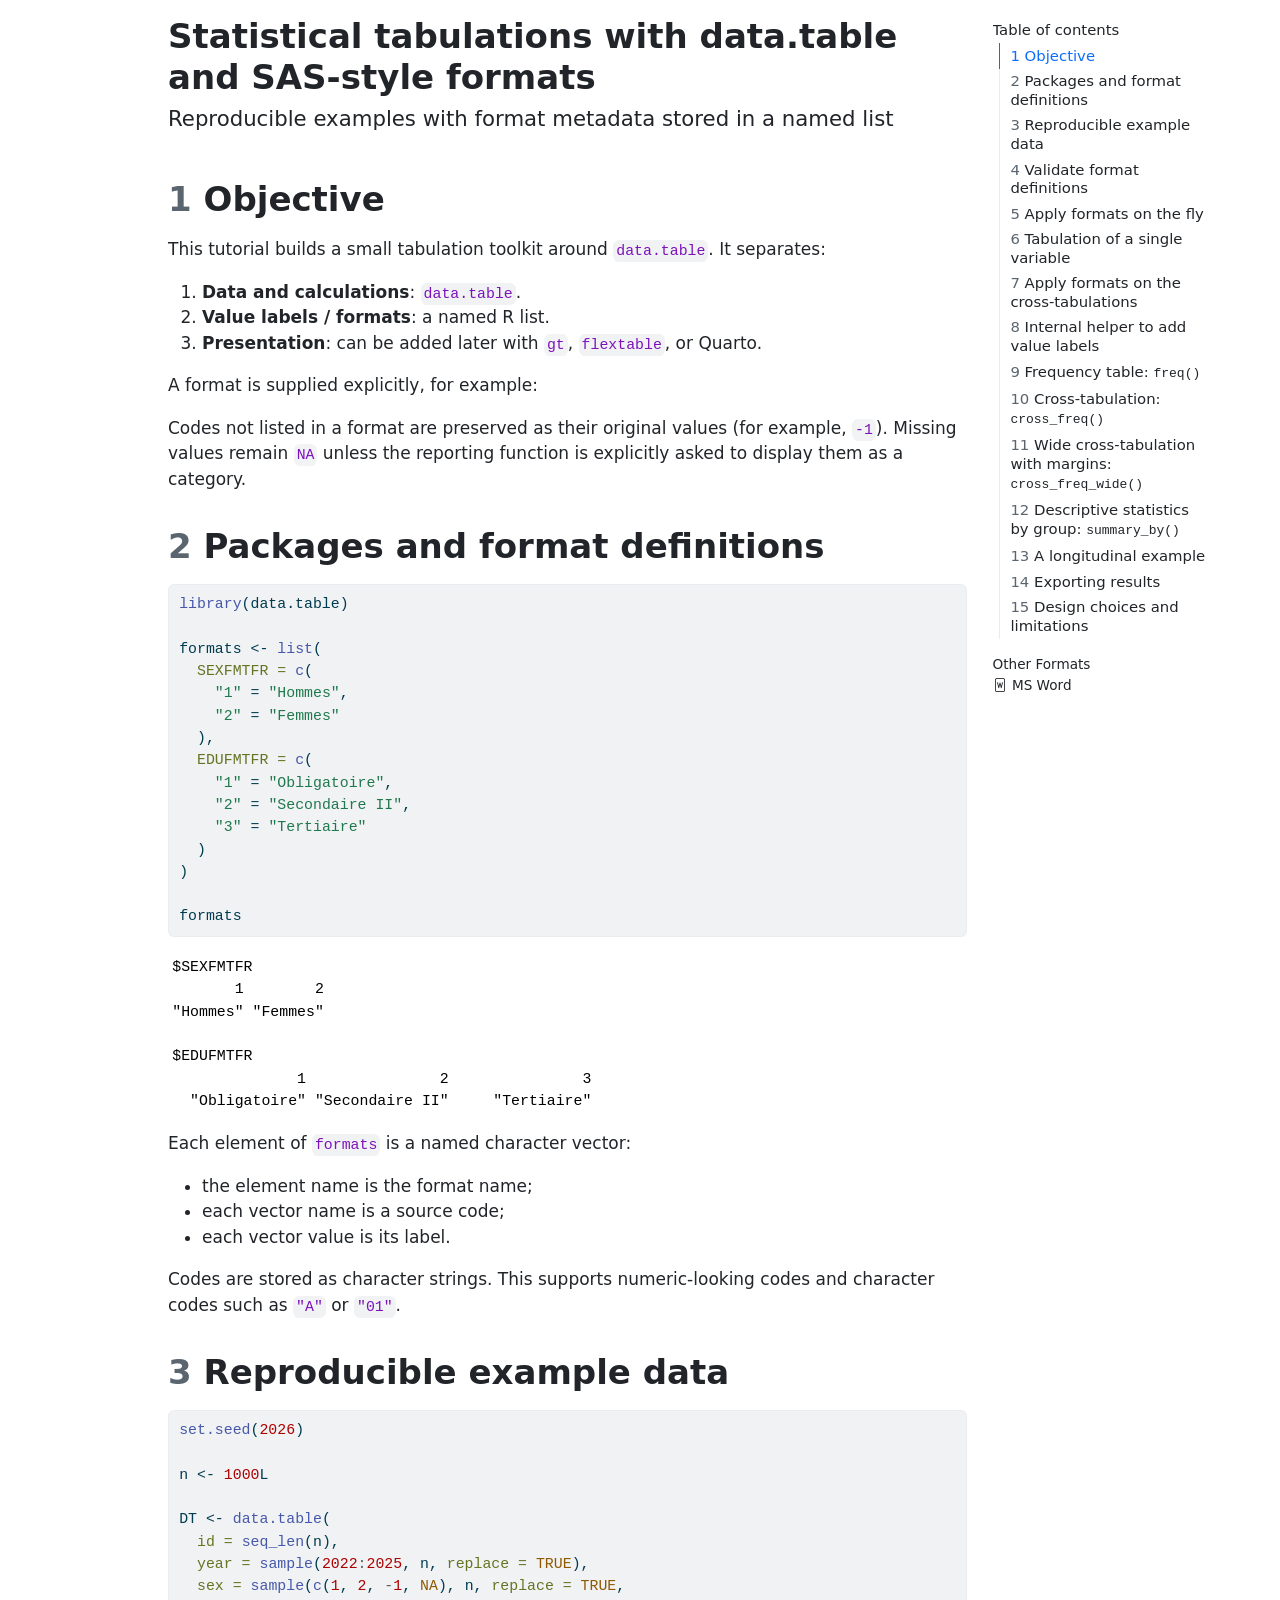
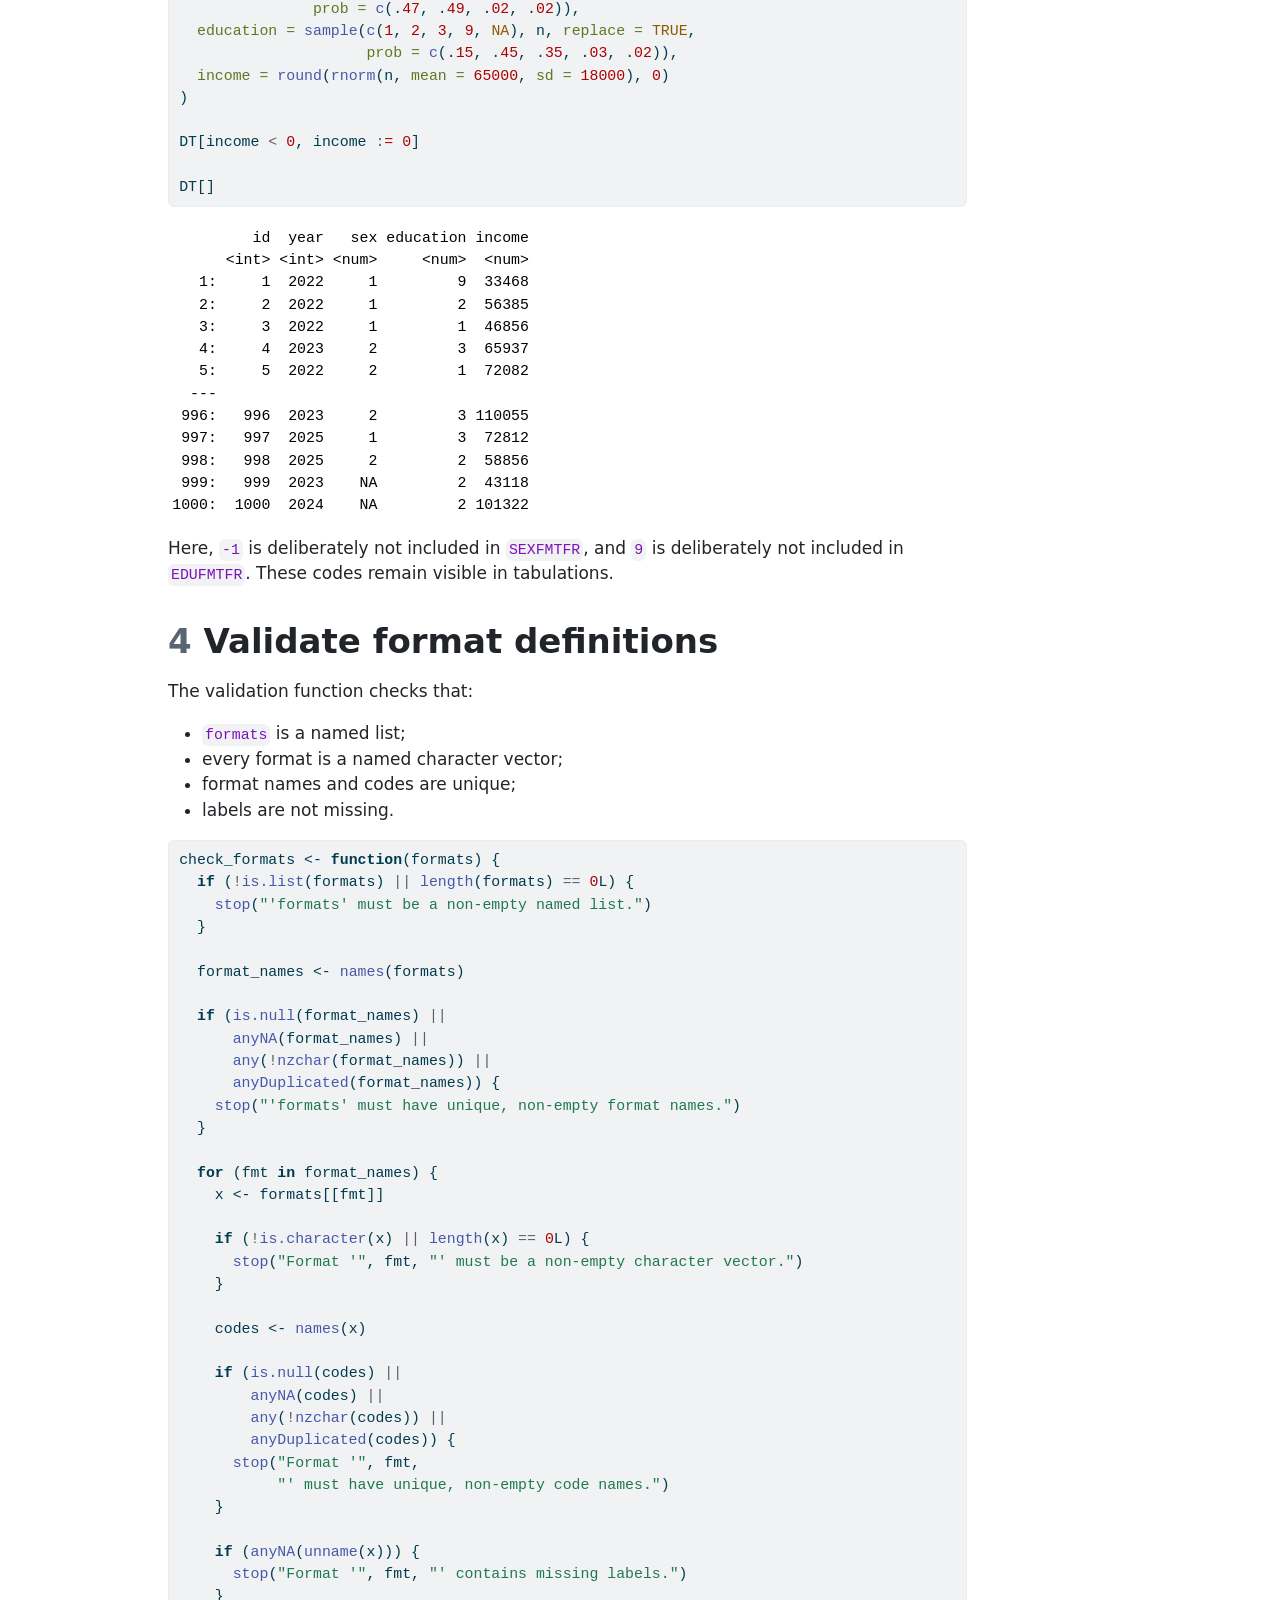
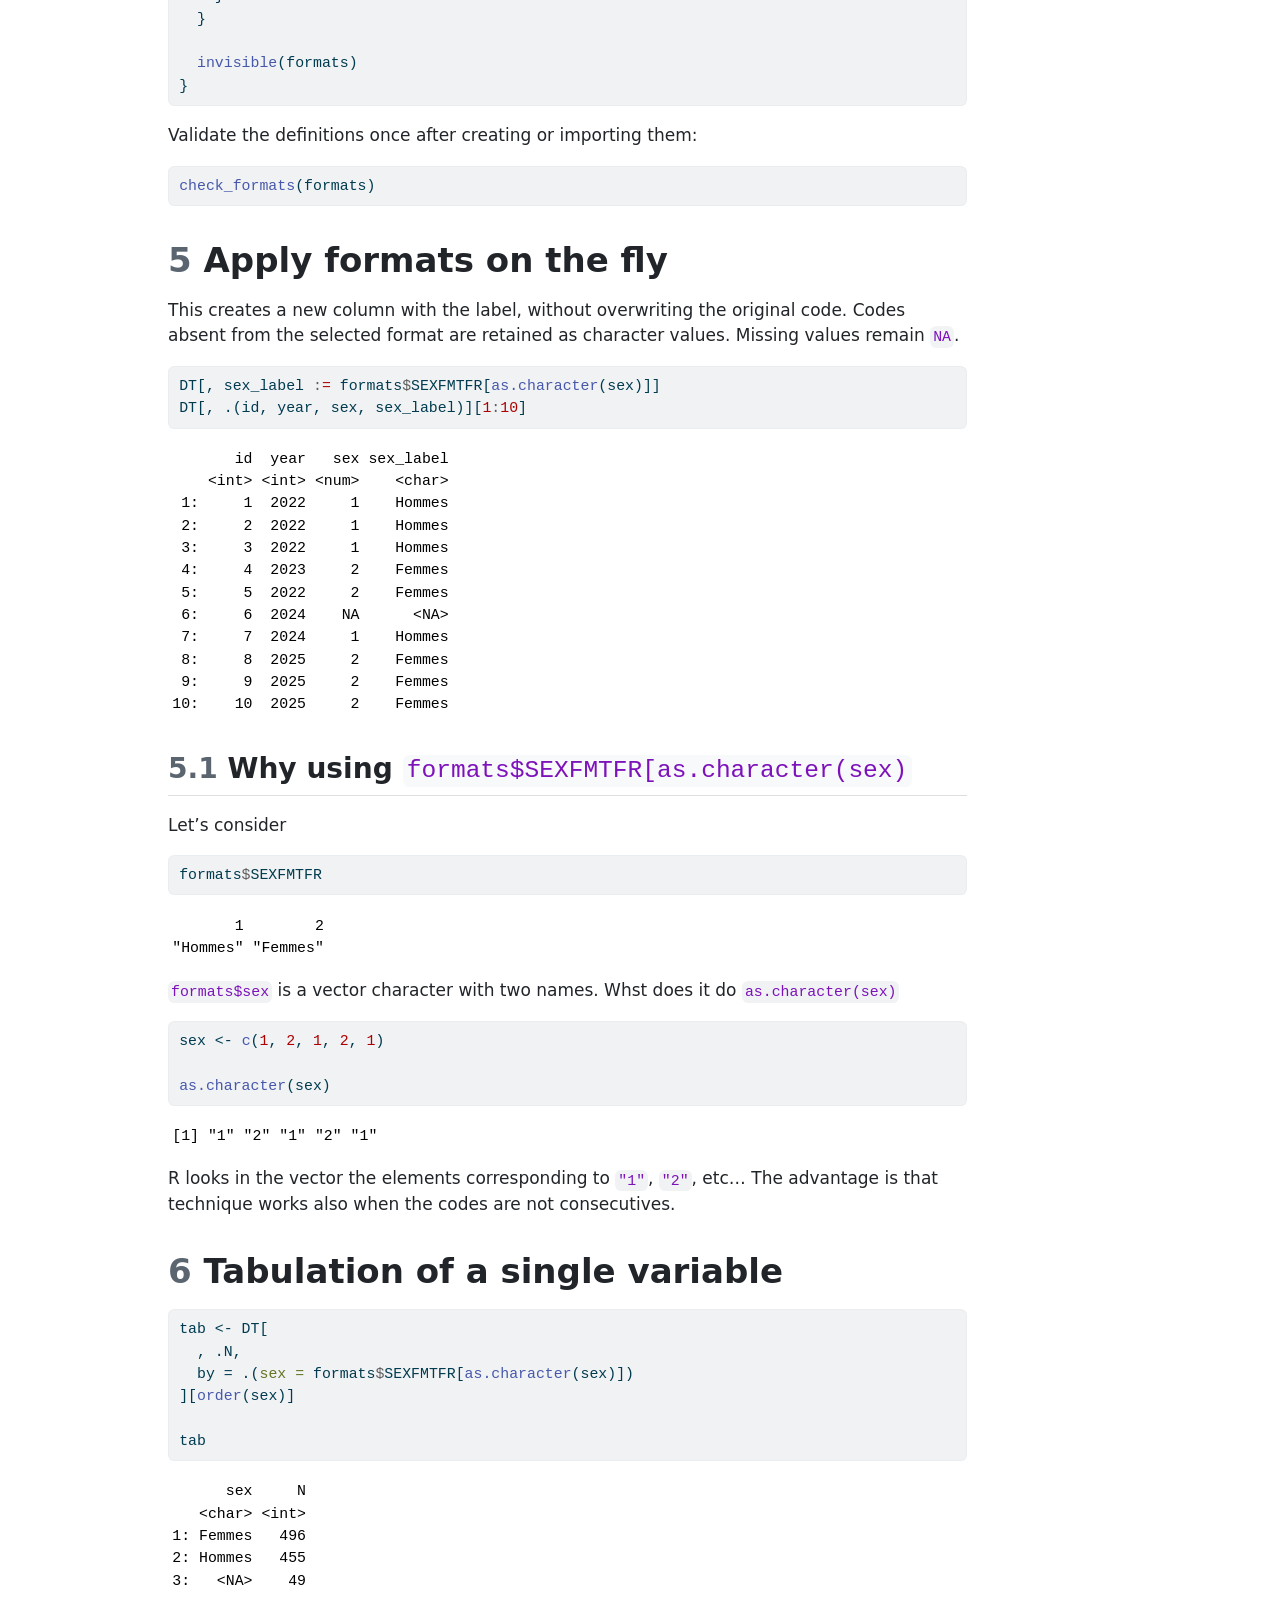
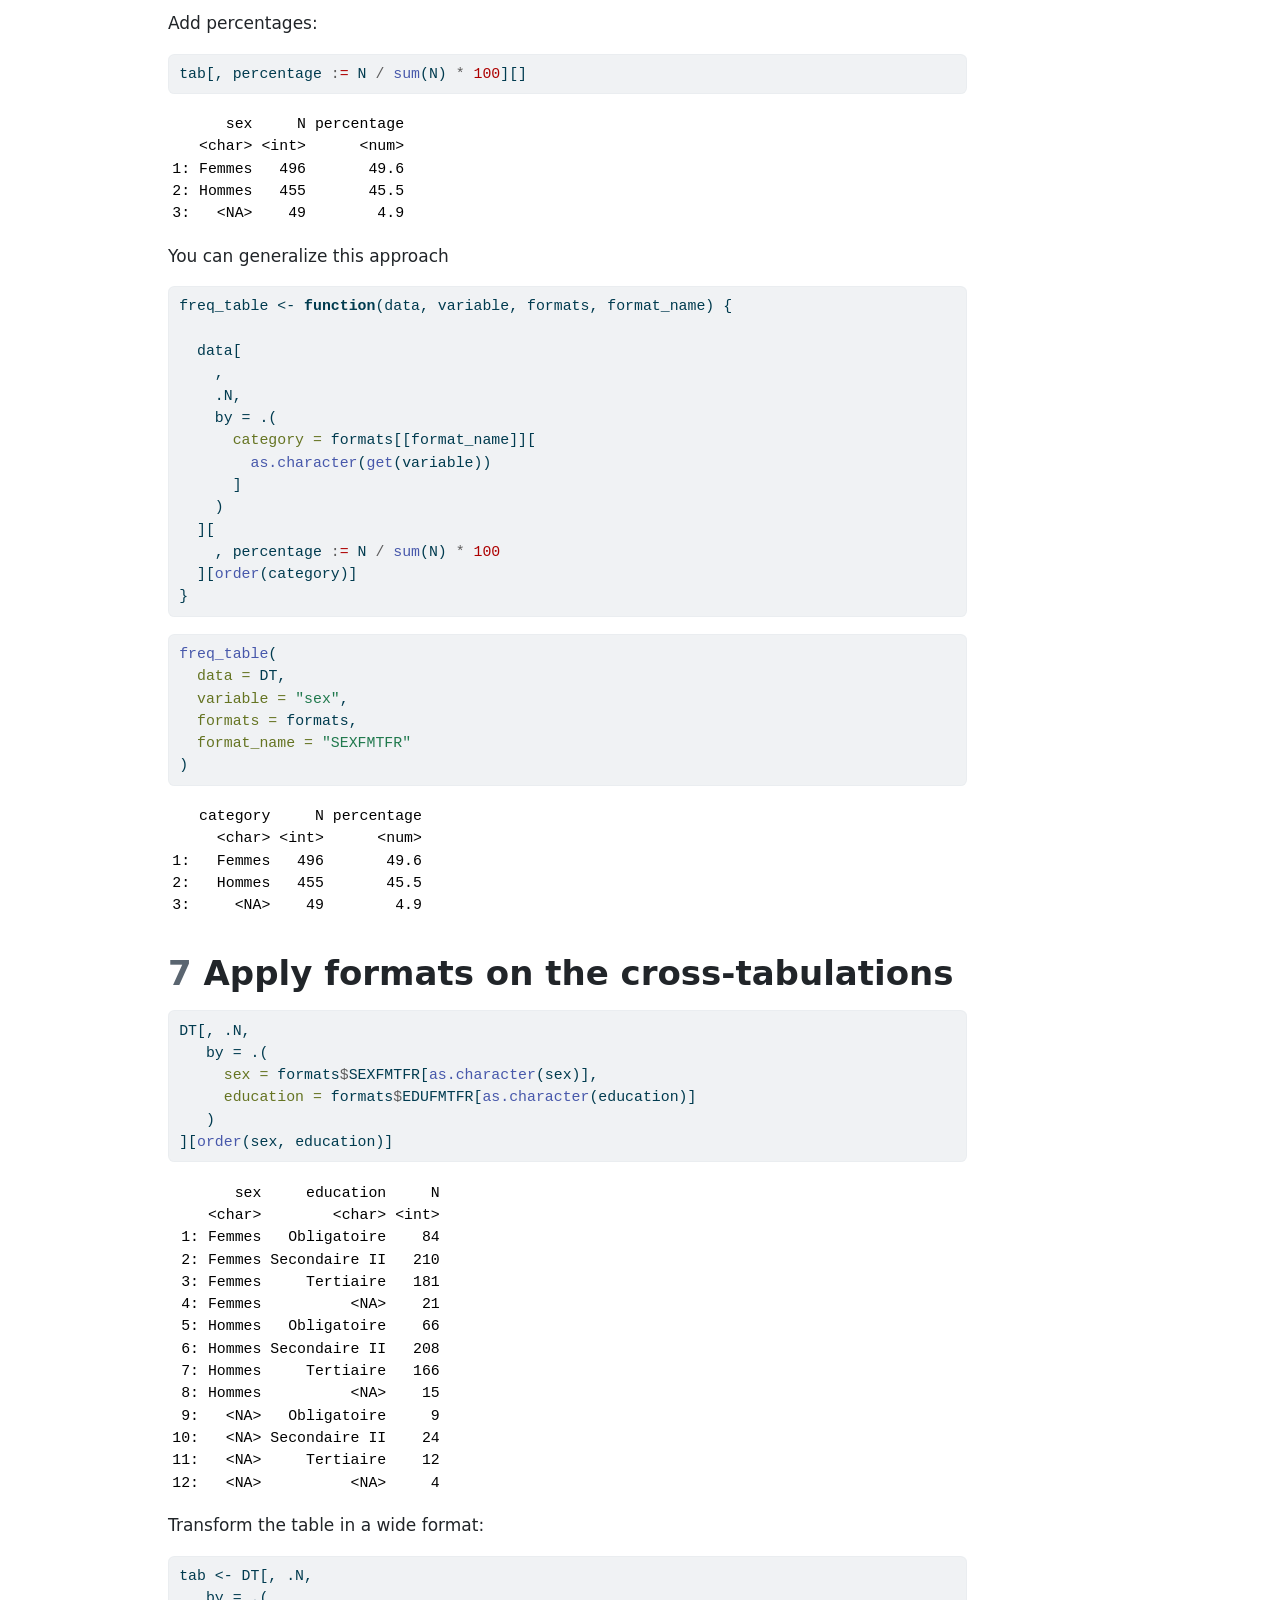
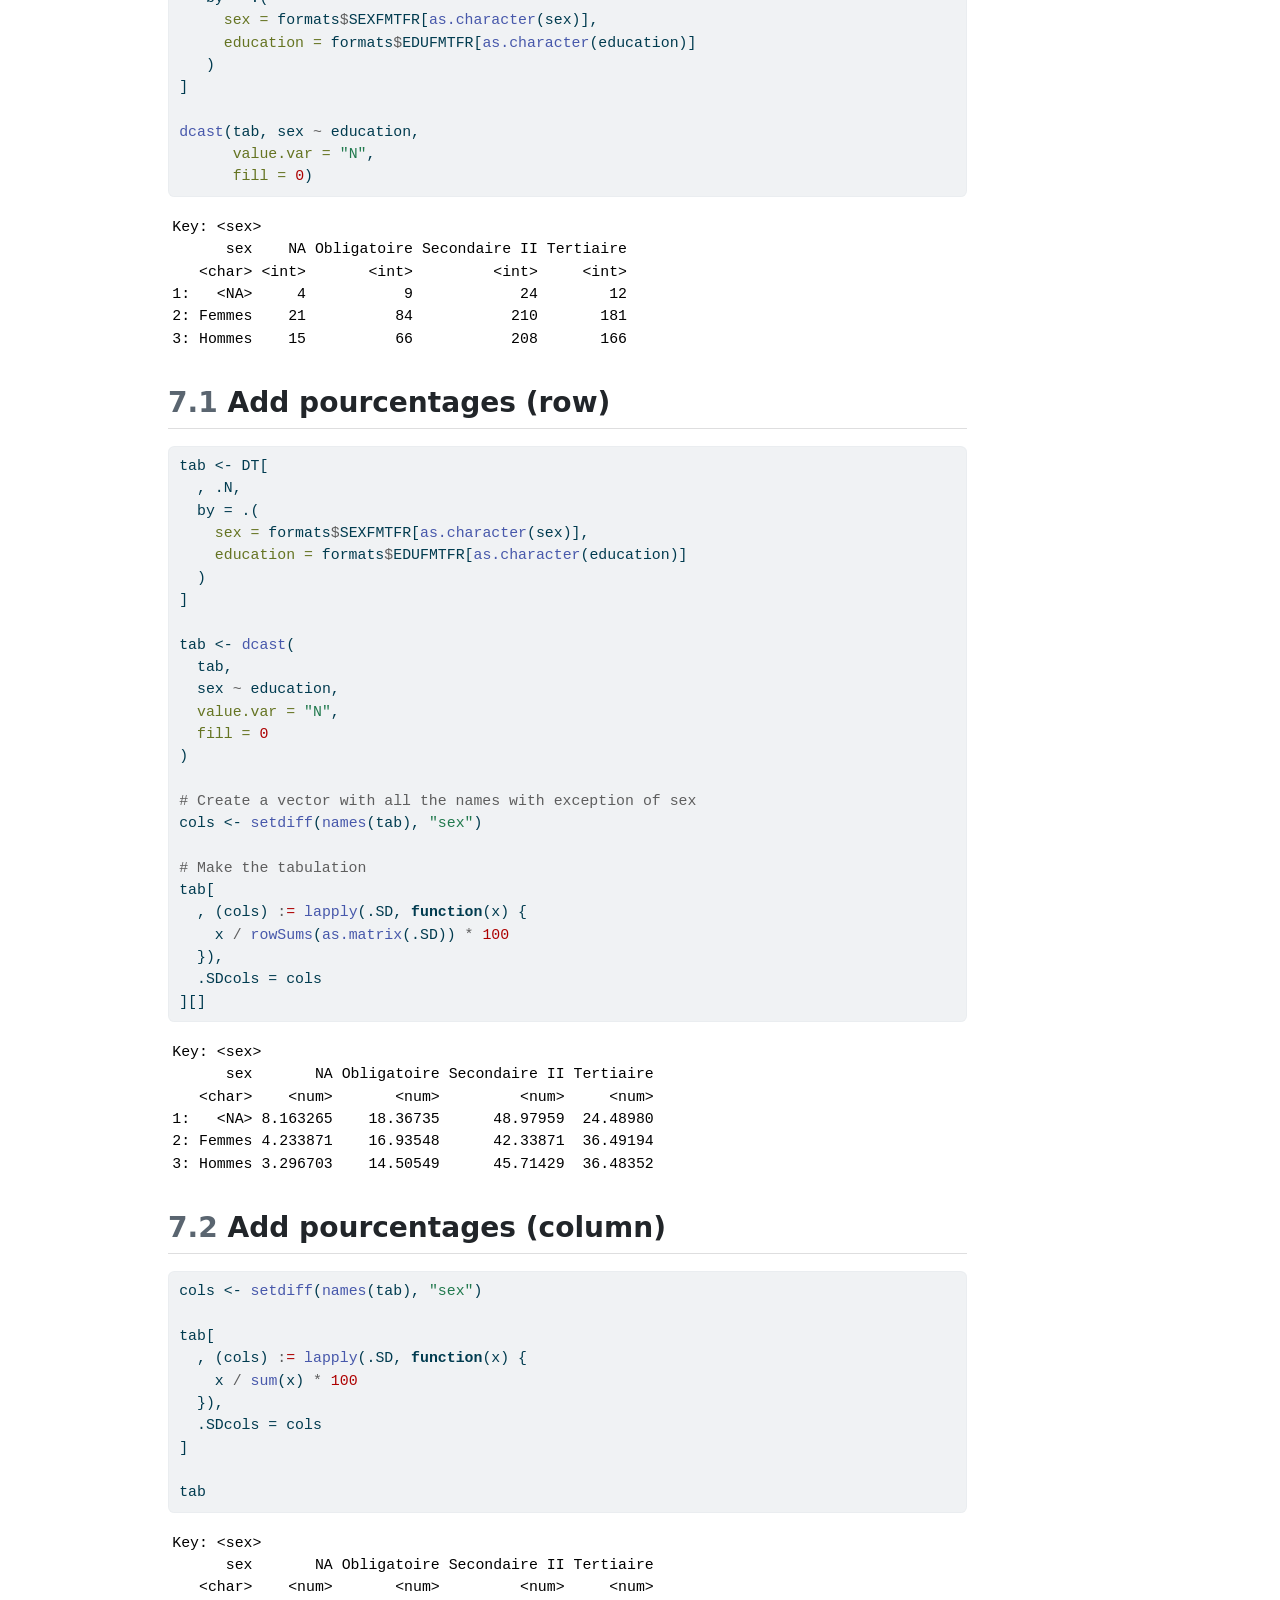
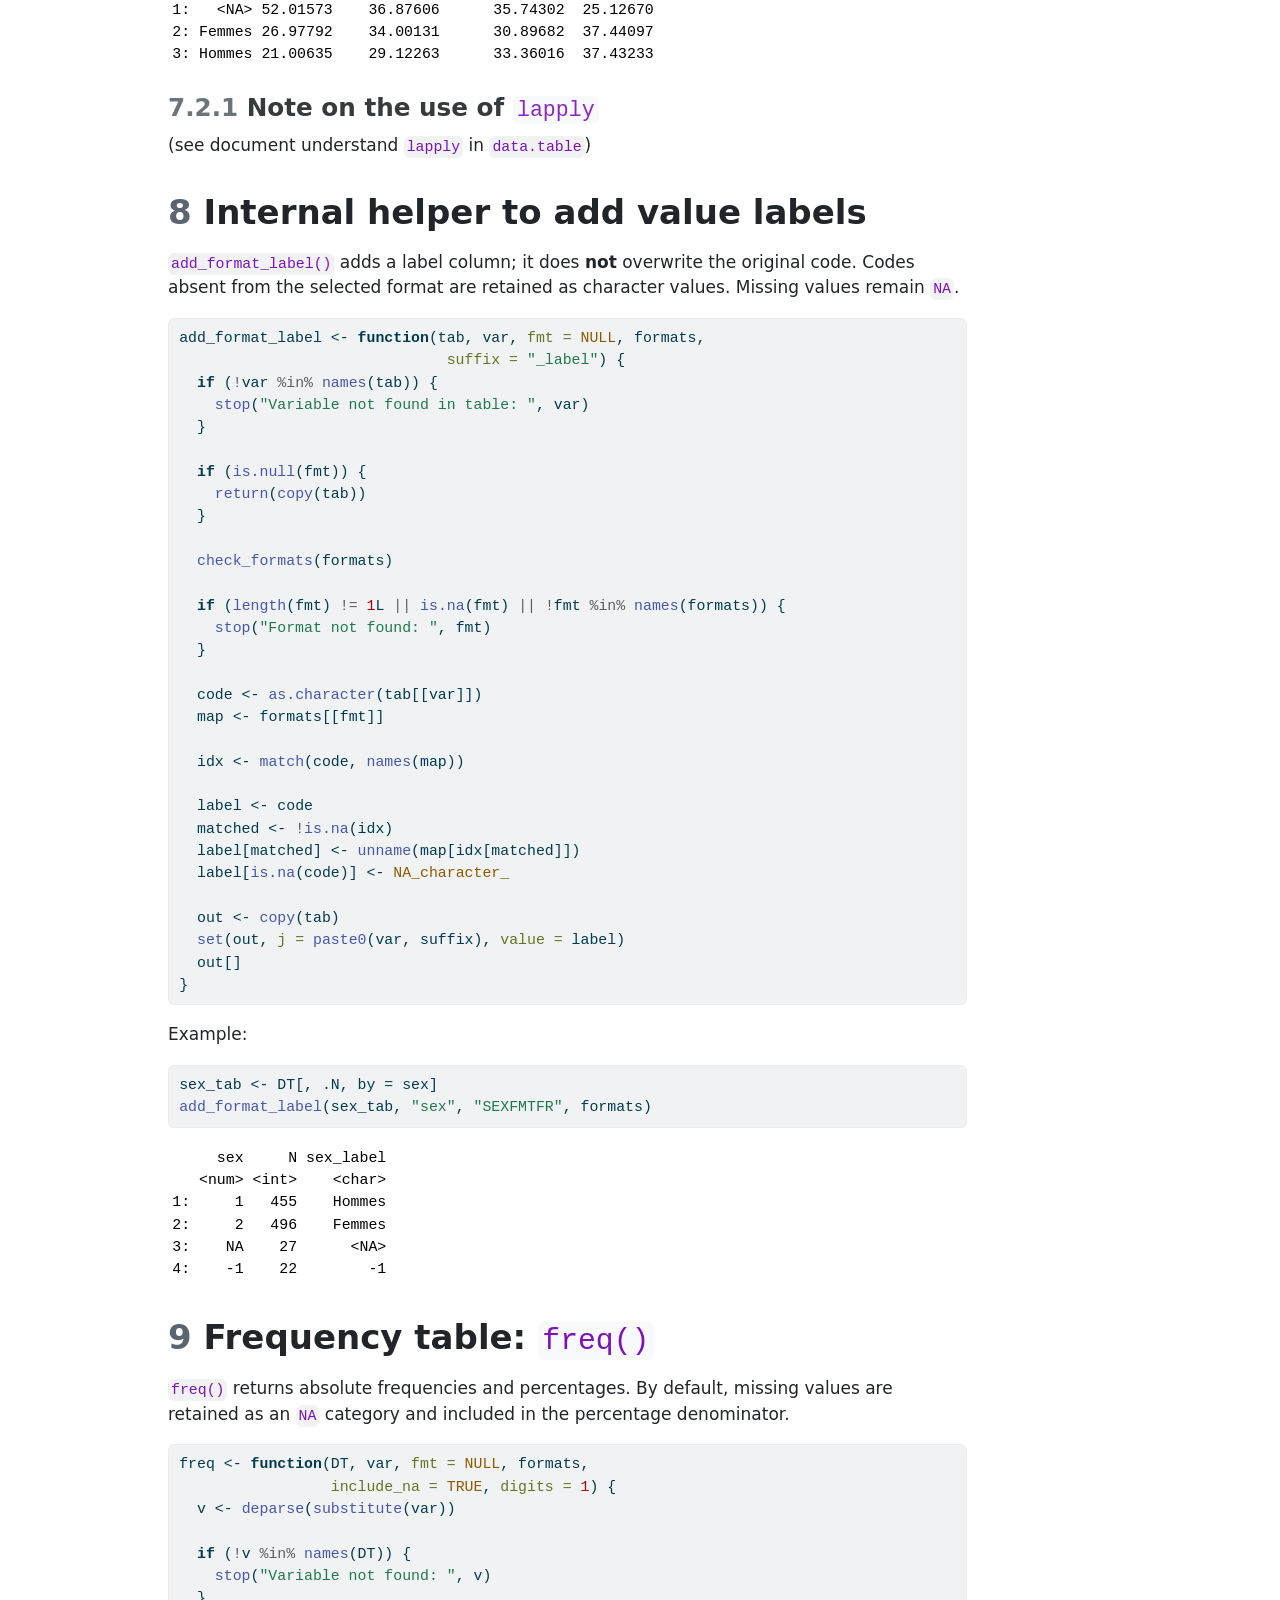
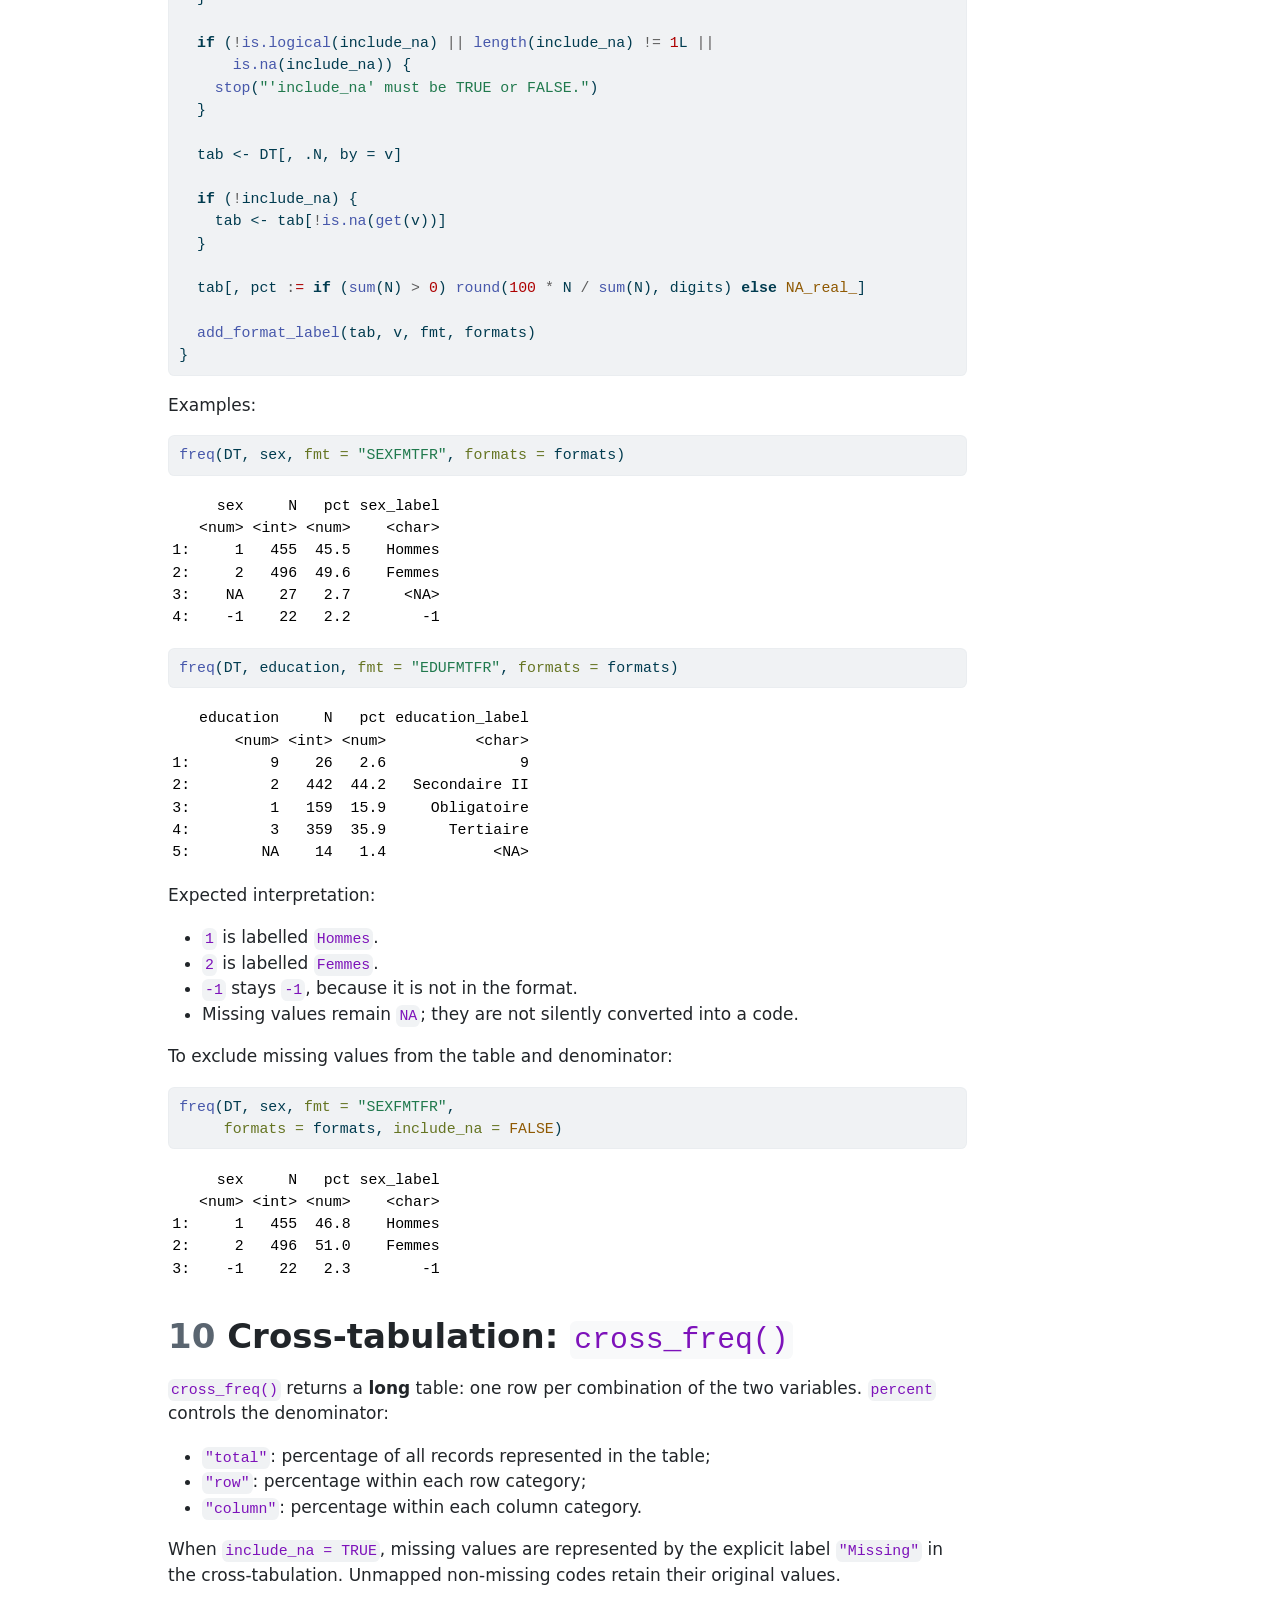
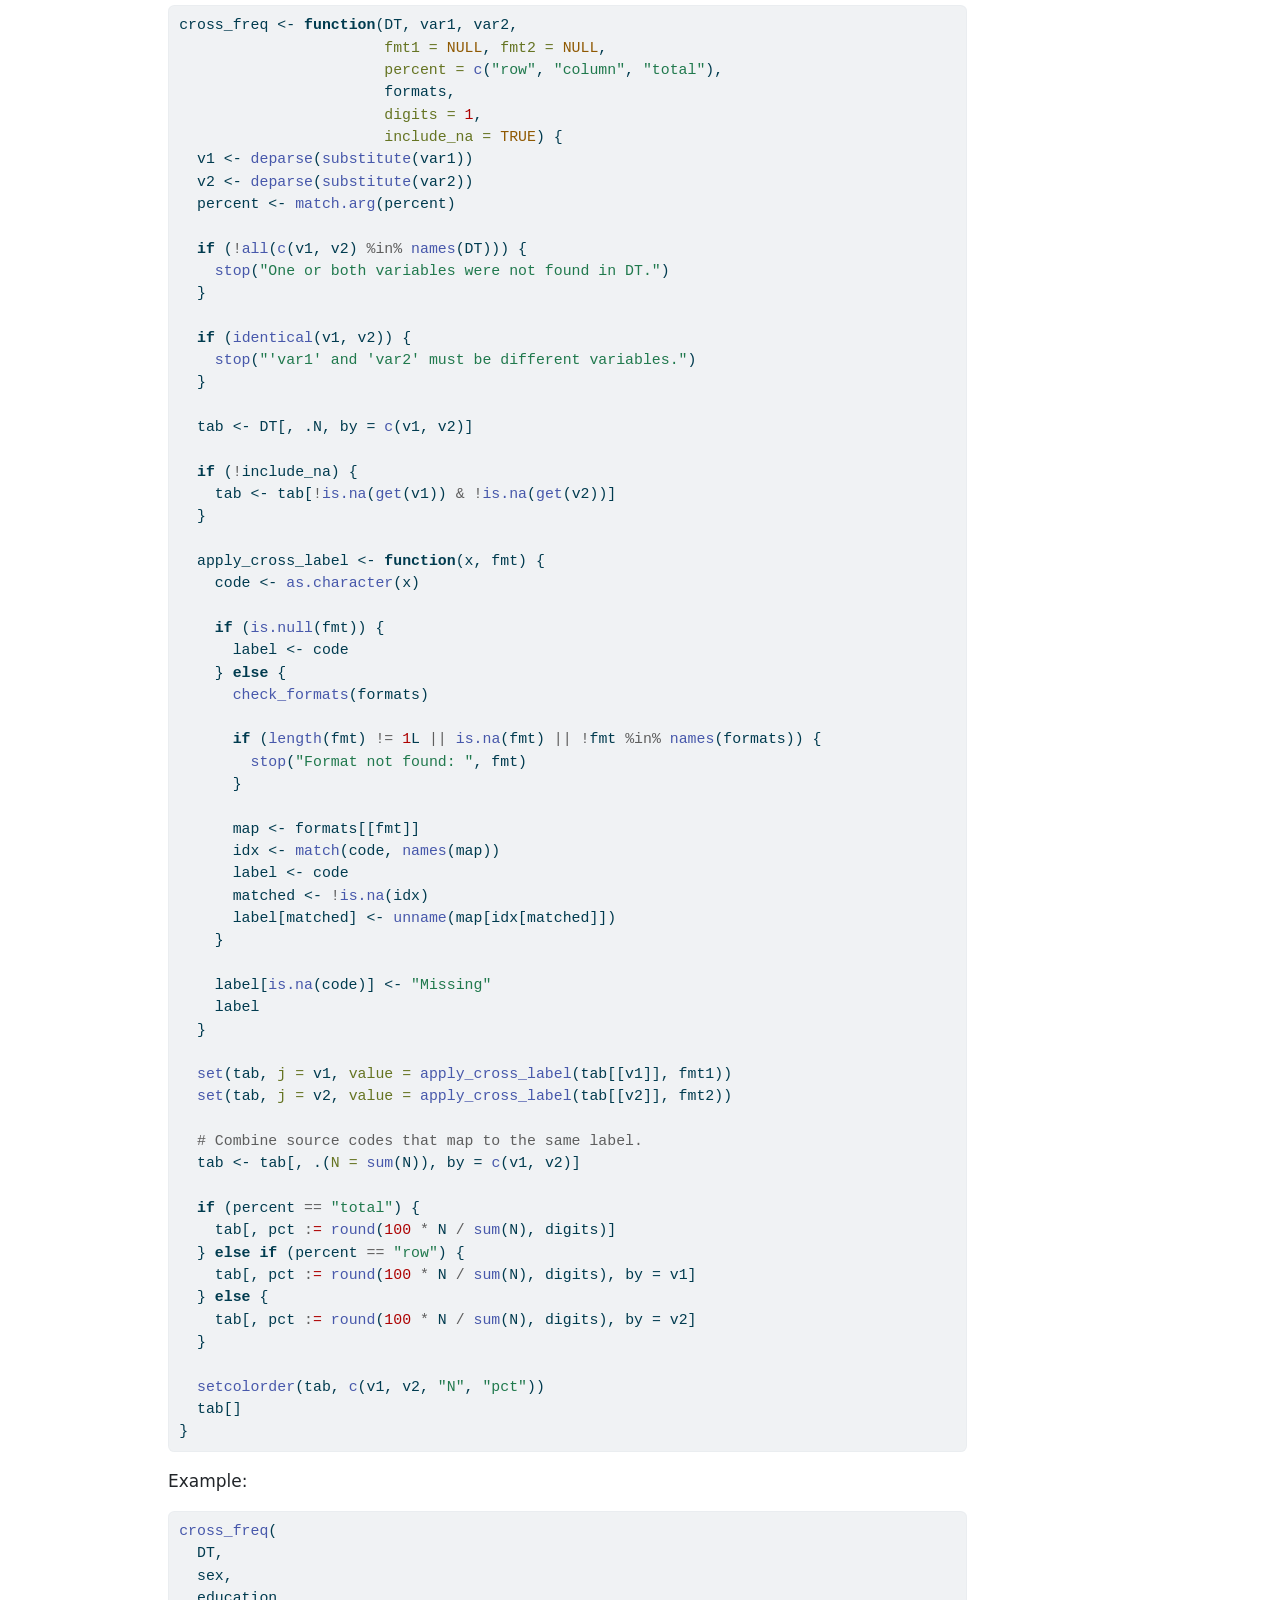
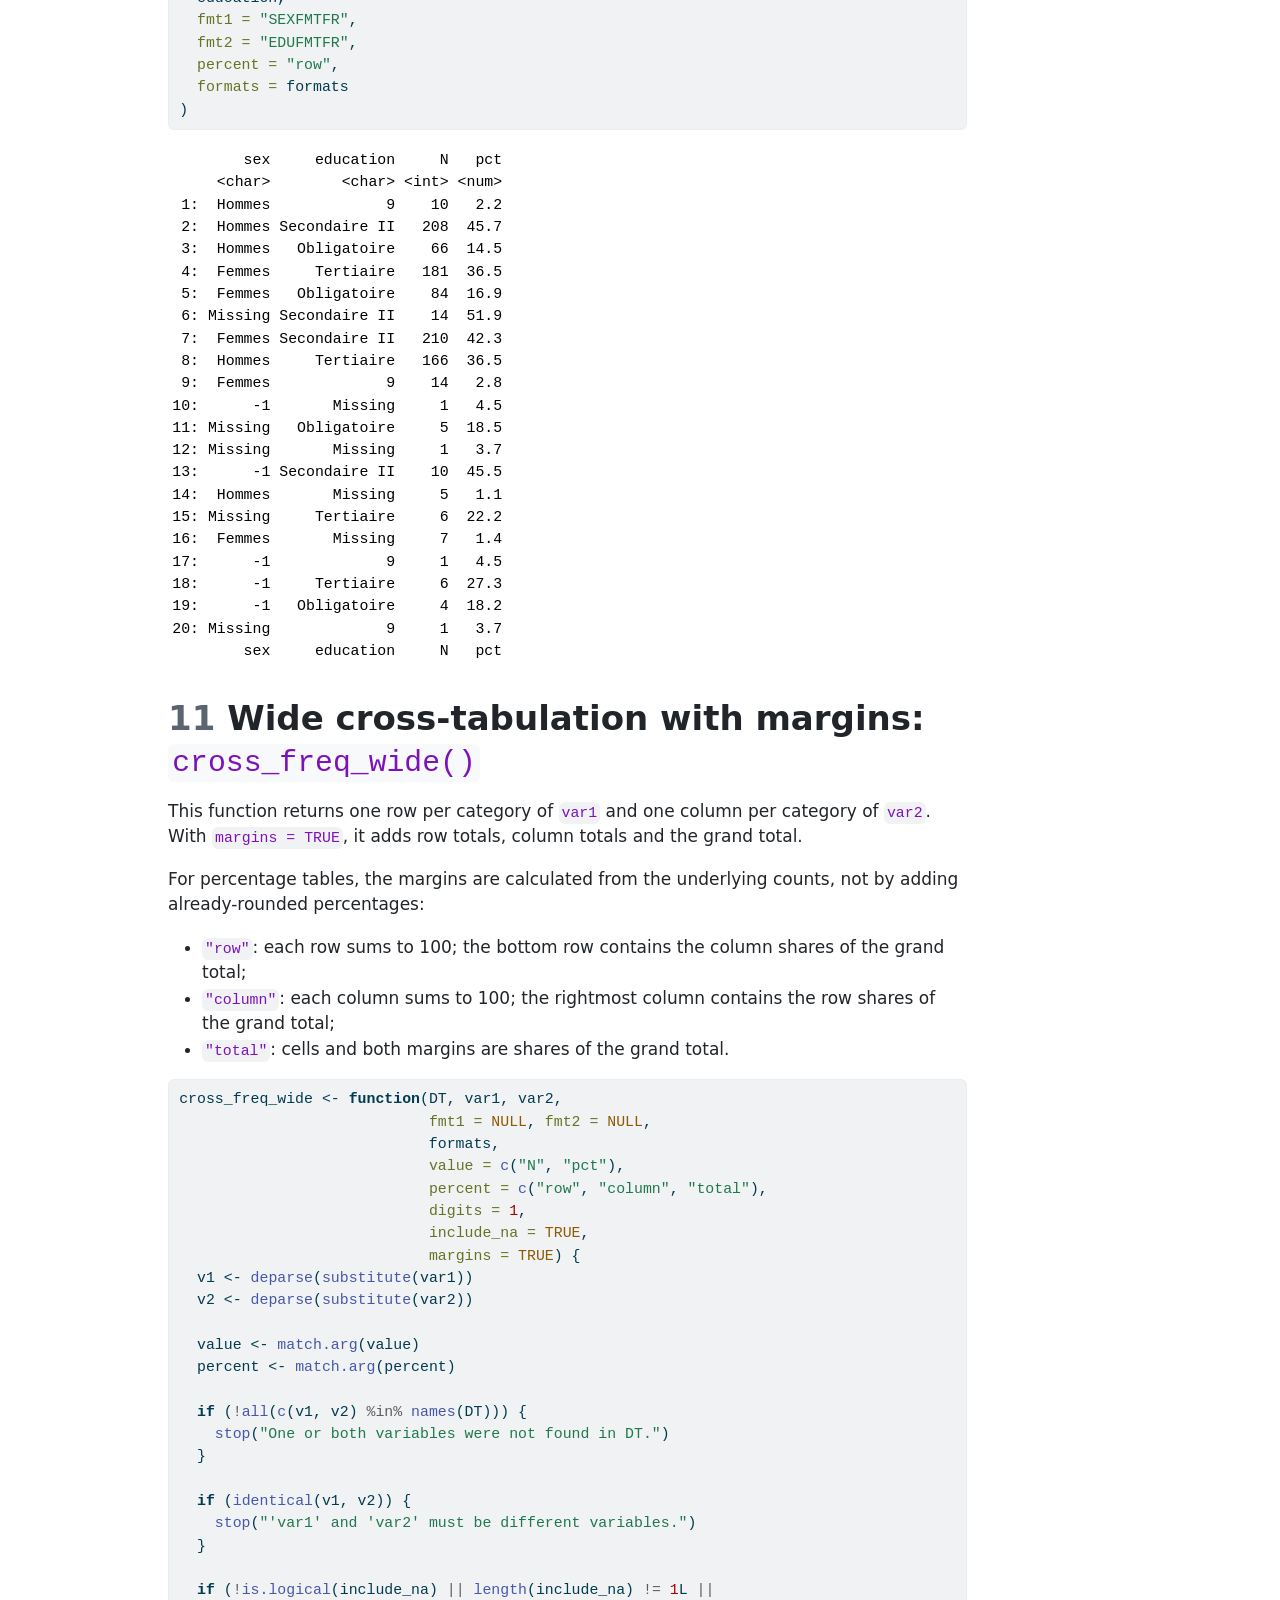
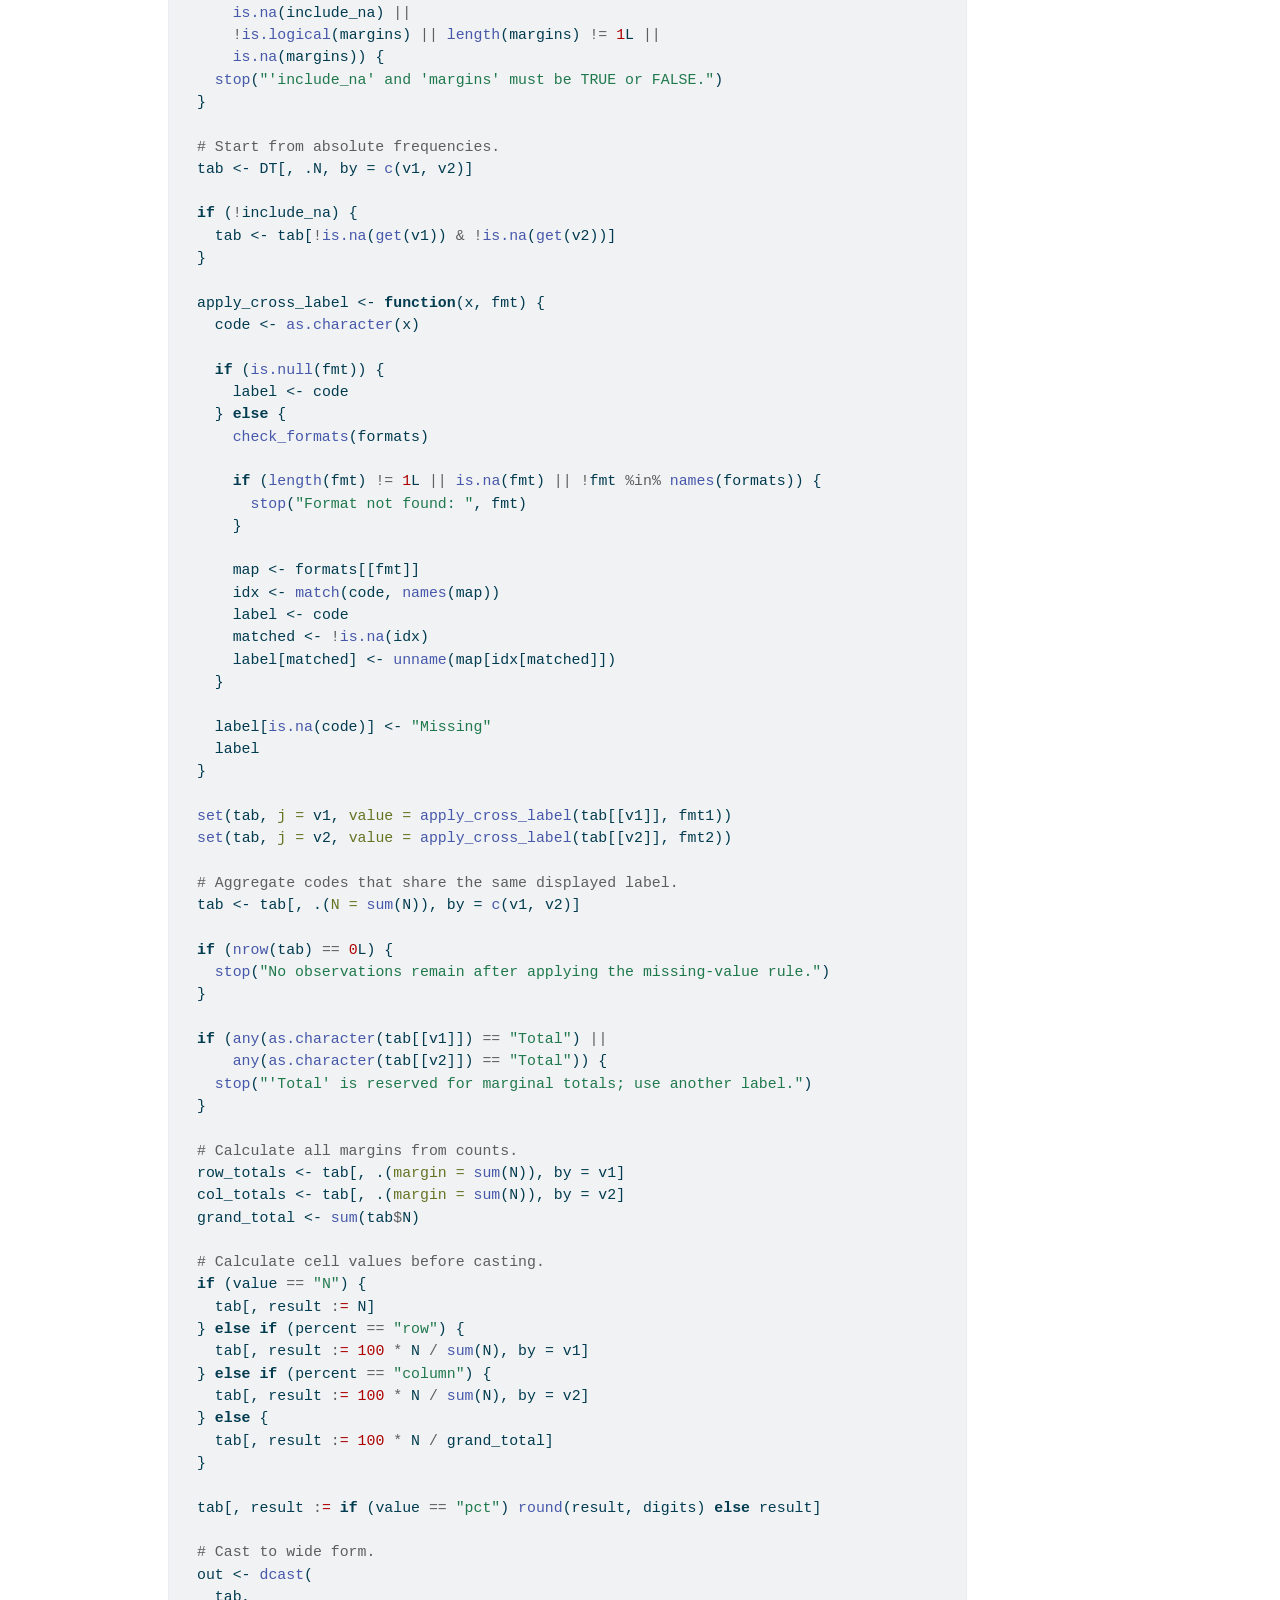
==== commit 1032bcd2: "improve tabulations with formats" ====
--- a/docs/data_table_tab_with_metadata_from_list.html
+++ b/docs/data_table_tab_with_metadata_from_list.html
@@ -74,7 +74,7 @@
 <link href="data_table_tab_with_metadata_from_list_files/libs/quarto-html/quarto-syntax-highlighting-17888a1159294d3eb470f19f6f52f5a5.css" rel="stylesheet" id="quarto-text-highlighting-styles">
 <script src="data_table_tab_with_metadata_from_list_files/libs/bootstrap/bootstrap.min.js"></script>
 <link href="data_table_tab_with_metadata_from_list_files/libs/bootstrap/bootstrap-icons.css" rel="stylesheet">
-<link href="data_table_tab_with_metadata_from_list_files/libs/bootstrap/bootstrap-56b41ada49dd8e353d0bdbb7b5195f53.min.css" rel="stylesheet" append-hash="true" id="quarto-bootstrap" data-mode="light">
+<link href="data_table_tab_with_metadata_from_list_files/libs/bootstrap/bootstrap-fbc62386e12af94b63db1a7c70f63dba.min.css" rel="stylesheet" append-hash="true" id="quarto-bootstrap" data-mode="light">
 
 
 </head>
@@ -88,17 +88,30 @@
    
   <ul>
   <li><a href="#objective" id="toc-objective" class="nav-link active" data-scroll-target="#objective"><span class="header-section-number">1</span> Objective</a></li>
-  <li><a href="#packages-and-format-definitions" id="toc-packages-and-format-definitions" class="nav-link" data-scroll-target="#packages-and-format-definitions"><span class="header-section-number">2</span> 1. Packages and format definitions</a></li>
-  <li><a href="#reproducible-example-data" id="toc-reproducible-example-data" class="nav-link" data-scroll-target="#reproducible-example-data"><span class="header-section-number">3</span> 2. Reproducible example data</a></li>
-  <li><a href="#validate-format-definitions" id="toc-validate-format-definitions" class="nav-link" data-scroll-target="#validate-format-definitions"><span class="header-section-number">4</span> 3. Validate format definitions</a></li>
-  <li><a href="#internal-helper-to-add-value-labels" id="toc-internal-helper-to-add-value-labels" class="nav-link" data-scroll-target="#internal-helper-to-add-value-labels"><span class="header-section-number">5</span> 4. Internal helper to add value labels</a></li>
-  <li><a href="#frequency-table-freq" id="toc-frequency-table-freq" class="nav-link" data-scroll-target="#frequency-table-freq"><span class="header-section-number">6</span> 5. Frequency table: <code>freq()</code></a></li>
-  <li><a href="#cross-tabulation-cross_freq" id="toc-cross-tabulation-cross_freq" class="nav-link" data-scroll-target="#cross-tabulation-cross_freq"><span class="header-section-number">7</span> 6. Cross-tabulation: <code>cross_freq()</code></a></li>
-  <li><a href="#wide-cross-tabulation-with-margins-cross_freq_wide" id="toc-wide-cross-tabulation-with-margins-cross_freq_wide" class="nav-link" data-scroll-target="#wide-cross-tabulation-with-margins-cross_freq_wide"><span class="header-section-number">8</span> 7. Wide cross-tabulation with margins: <code>cross_freq_wide()</code></a></li>
-  <li><a href="#descriptive-statistics-by-group-summary_by" id="toc-descriptive-statistics-by-group-summary_by" class="nav-link" data-scroll-target="#descriptive-statistics-by-group-summary_by"><span class="header-section-number">9</span> 8. Descriptive statistics by group: <code>summary_by()</code></a></li>
-  <li><a href="#a-longitudinal-example" id="toc-a-longitudinal-example" class="nav-link" data-scroll-target="#a-longitudinal-example"><span class="header-section-number">10</span> 9. A longitudinal example</a></li>
-  <li><a href="#exporting-results" id="toc-exporting-results" class="nav-link" data-scroll-target="#exporting-results"><span class="header-section-number">11</span> 10. Exporting results</a></li>
-  <li><a href="#design-choices-and-limitations" id="toc-design-choices-and-limitations" class="nav-link" data-scroll-target="#design-choices-and-limitations"><span class="header-section-number">12</span> 11. Design choices and limitations</a></li>
+  <li><a href="#packages-and-format-definitions" id="toc-packages-and-format-definitions" class="nav-link" data-scroll-target="#packages-and-format-definitions"><span class="header-section-number">2</span> Packages and format definitions</a></li>
+  <li><a href="#reproducible-example-data" id="toc-reproducible-example-data" class="nav-link" data-scroll-target="#reproducible-example-data"><span class="header-section-number">3</span> Reproducible example data</a></li>
+  <li><a href="#validate-format-definitions" id="toc-validate-format-definitions" class="nav-link" data-scroll-target="#validate-format-definitions"><span class="header-section-number">4</span> Validate format definitions</a></li>
+  <li><a href="#apply-formats-on-the-fly" id="toc-apply-formats-on-the-fly" class="nav-link" data-scroll-target="#apply-formats-on-the-fly"><span class="header-section-number">5</span> Apply formats on the fly</a>
+  <ul class="collapse">
+  <li><a href="#why-using-formatssexfmtfras.charactersex" id="toc-why-using-formatssexfmtfras.charactersex" class="nav-link" data-scroll-target="#why-using-formatssexfmtfras.charactersex"><span class="header-section-number">5.1</span> Why using <code>formats$SEXFMTFR[as.character(sex)</code></a></li>
+  </ul></li>
+  <li><a href="#tabulation-of-a-single-variable" id="toc-tabulation-of-a-single-variable" class="nav-link" data-scroll-target="#tabulation-of-a-single-variable"><span class="header-section-number">6</span> Tabulation of a single variable</a></li>
+  <li><a href="#apply-formats-on-the-cross-tabulations" id="toc-apply-formats-on-the-cross-tabulations" class="nav-link" data-scroll-target="#apply-formats-on-the-cross-tabulations"><span class="header-section-number">7</span> Apply formats on the cross-tabulations</a>
+  <ul class="collapse">
+  <li><a href="#add-pourcentages-row" id="toc-add-pourcentages-row" class="nav-link" data-scroll-target="#add-pourcentages-row"><span class="header-section-number">7.1</span> Add pourcentages (row)</a></li>
+  <li><a href="#add-pourcentages-column" id="toc-add-pourcentages-column" class="nav-link" data-scroll-target="#add-pourcentages-column"><span class="header-section-number">7.2</span> Add pourcentages (column)</a>
+  <ul class="collapse">
+  <li><a href="#note-on-the-use-of-lapply" id="toc-note-on-the-use-of-lapply" class="nav-link" data-scroll-target="#note-on-the-use-of-lapply"><span class="header-section-number">7.2.1</span> Note on the use of <code>lapply</code></a></li>
+  </ul></li>
+  </ul></li>
+  <li><a href="#internal-helper-to-add-value-labels" id="toc-internal-helper-to-add-value-labels" class="nav-link" data-scroll-target="#internal-helper-to-add-value-labels"><span class="header-section-number">8</span> Internal helper to add value labels</a></li>
+  <li><a href="#frequency-table-freq" id="toc-frequency-table-freq" class="nav-link" data-scroll-target="#frequency-table-freq"><span class="header-section-number">9</span> Frequency table: <code>freq()</code></a></li>
+  <li><a href="#cross-tabulation-cross_freq" id="toc-cross-tabulation-cross_freq" class="nav-link" data-scroll-target="#cross-tabulation-cross_freq"><span class="header-section-number">10</span> Cross-tabulation: <code>cross_freq()</code></a></li>
+  <li><a href="#wide-cross-tabulation-with-margins-cross_freq_wide" id="toc-wide-cross-tabulation-with-margins-cross_freq_wide" class="nav-link" data-scroll-target="#wide-cross-tabulation-with-margins-cross_freq_wide"><span class="header-section-number">11</span> Wide cross-tabulation with margins: <code>cross_freq_wide()</code></a></li>
+  <li><a href="#descriptive-statistics-by-group-summary_by" id="toc-descriptive-statistics-by-group-summary_by" class="nav-link" data-scroll-target="#descriptive-statistics-by-group-summary_by"><span class="header-section-number">12</span> Descriptive statistics by group: <code>summary_by()</code></a></li>
+  <li><a href="#a-longitudinal-example" id="toc-a-longitudinal-example" class="nav-link" data-scroll-target="#a-longitudinal-example"><span class="header-section-number">13</span> A longitudinal example</a></li>
+  <li><a href="#exporting-results" id="toc-exporting-results" class="nav-link" data-scroll-target="#exporting-results"><span class="header-section-number">14</span> Exporting results</a></li>
+  <li><a href="#design-choices-and-limitations" id="toc-design-choices-and-limitations" class="nav-link" data-scroll-target="#design-choices-and-limitations"><span class="header-section-number">15</span> Design choices and limitations</a></li>
   </ul>
 <div class="quarto-alternate-formats"><h2>Other Formats</h2><ul><li><a href="data_table_tab_with_metadata_from_list.docx"><i class="bi bi-file-word"></i>MS Word</a></li></ul></div></nav>
 </div>
@@ -136,7 +149,7 @@
 <p>Codes not listed in a format are preserved as their original values (for example, <code>-1</code>). Missing values remain <code>NA</code> unless the reporting function is explicitly asked to display them as a category.</p>
 </section>
 <section id="packages-and-format-definitions" class="level1" data-number="2">
-<h1 data-number="2"><span class="header-section-number">2</span> 1. Packages and format definitions</h1>
+<h1 data-number="2"><span class="header-section-number">2</span> Packages and format definitions</h1>
 <div class="cell">
 <div class="code-copy-outer-scaffold"><div class="sourceCode cell-code" id="cb1"><pre class="sourceCode r code-with-copy"><code class="sourceCode r"><span id="cb1-1"><a href="#cb1-1" aria-hidden="true" tabindex="-1"></a><span class="fu">library</span>(data.table)</span>
 <span id="cb1-2"><a href="#cb1-2" aria-hidden="true" tabindex="-1"></a></span>
@@ -172,7 +185,7 @@
 <p>Codes are stored as character strings. This supports numeric-looking codes and character codes such as <code>"A"</code> or <code>"01"</code>.</p>
 </section>
 <section id="reproducible-example-data" class="level1" data-number="3">
-<h1 data-number="3"><span class="header-section-number">3</span> 2. Reproducible example data</h1>
+<h1 data-number="3"><span class="header-section-number">3</span> Reproducible example data</h1>
 <div class="cell">
 <div class="code-copy-outer-scaffold"><div class="sourceCode cell-code" id="cb3"><pre class="sourceCode r code-with-copy"><code class="sourceCode r"><span id="cb3-1"><a href="#cb3-1" aria-hidden="true" tabindex="-1"></a><span class="fu">set.seed</span>(<span class="dv">2026</span>)</span>
 <span id="cb3-2"><a href="#cb3-2" aria-hidden="true" tabindex="-1"></a></span>
@@ -210,7 +223,7 @@
 <p>Here, <code>-1</code> is deliberately not included in <code>SEXFMTFR</code>, and <code>9</code> is deliberately not included in <code>EDUFMTFR</code>. These codes remain visible in tabulations.</p>
 </section>
 <section id="validate-format-definitions" class="level1" data-number="4">
-<h1 data-number="4"><span class="header-section-number">4</span> 3. Validate format definitions</h1>
+<h1 data-number="4"><span class="header-section-number">4</span> Validate format definitions</h1>
 <p>The validation function checks that:</p>
 <ul>
 <li><code>formats</code> is a named list;</li>
@@ -263,45 +276,262 @@
 <div class="code-copy-outer-scaffold"><div class="sourceCode cell-code" id="cb6"><pre class="sourceCode r code-with-copy"><code class="sourceCode r"><span id="cb6-1"><a href="#cb6-1" aria-hidden="true" tabindex="-1"></a><span class="fu">check_formats</span>(formats)</span></code></pre></div><button title="Copy to Clipboard" class="code-copy-button"><i class="bi"></i></button></div>
 </div>
 </section>
-<section id="internal-helper-to-add-value-labels" class="level1" data-number="5">
-<h1 data-number="5"><span class="header-section-number">5</span> 4. Internal helper to add value labels</h1>
+<section id="apply-formats-on-the-fly" class="level1" data-number="5">
+<h1 data-number="5"><span class="header-section-number">5</span> Apply formats on the fly</h1>
+<p>This creates a new column with the label, without overwriting the original code. Codes absent from the selected format are retained as character values. Missing values remain <code>NA</code>.</p>
+<div class="cell">
+<div class="code-copy-outer-scaffold"><div class="sourceCode cell-code" id="cb7"><pre class="sourceCode r code-with-copy"><code class="sourceCode r"><span id="cb7-1"><a href="#cb7-1" aria-hidden="true" tabindex="-1"></a>DT[, sex_label <span class="sc">:</span><span class="er">=</span> formats<span class="sc">$</span>SEXFMTFR[<span class="fu">as.character</span>(sex)]]</span>
+<span id="cb7-2"><a href="#cb7-2" aria-hidden="true" tabindex="-1"></a>DT[, .(id, year, sex, sex_label)][<span class="dv">1</span><span class="sc">:</span><span class="dv">10</span>]</span></code></pre></div><button title="Copy to Clipboard" class="code-copy-button"><i class="bi"></i></button></div>
+<div class="cell-output cell-output-stdout">
+<pre><code>       id  year   sex sex_label
+    &lt;int&gt; &lt;int&gt; &lt;num&gt;    &lt;char&gt;
+ 1:     1  2022     1    Hommes
+ 2:     2  2022     1    Hommes
+ 3:     3  2022     1    Hommes
+ 4:     4  2023     2    Femmes
+ 5:     5  2022     2    Femmes
+ 6:     6  2024    NA      &lt;NA&gt;
+ 7:     7  2024     1    Hommes
+ 8:     8  2025     2    Femmes
+ 9:     9  2025     2    Femmes
+10:    10  2025     2    Femmes</code></pre>
+</div>
+</div>
+<section id="why-using-formatssexfmtfras.charactersex" class="level2" data-number="5.1">
+<h2 data-number="5.1" class="anchored" data-anchor-id="why-using-formatssexfmtfras.charactersex"><span class="header-section-number">5.1</span> Why using <code>formats$SEXFMTFR[as.character(sex)</code></h2>
+<p>Let’s consider</p>
+<div class="cell">
+<div class="code-copy-outer-scaffold"><div class="sourceCode cell-code" id="cb9"><pre class="sourceCode r code-with-copy"><code class="sourceCode r"><span id="cb9-1"><a href="#cb9-1" aria-hidden="true" tabindex="-1"></a>formats<span class="sc">$</span>SEXFMTFR</span></code></pre></div><button title="Copy to Clipboard" class="code-copy-button"><i class="bi"></i></button></div>
+<div class="cell-output cell-output-stdout">
+<pre><code>       1        2 
+"Hommes" "Femmes" </code></pre>
+</div>
+</div>
+<p><code>formats$sex</code> is a vector character with two names. Whst does it do <code>as.character(sex)</code></p>
+<div class="cell">
+<div class="code-copy-outer-scaffold"><div class="sourceCode cell-code" id="cb11"><pre class="sourceCode r code-with-copy"><code class="sourceCode r"><span id="cb11-1"><a href="#cb11-1" aria-hidden="true" tabindex="-1"></a>sex <span class="ot">&lt;-</span> <span class="fu">c</span>(<span class="dv">1</span>, <span class="dv">2</span>, <span class="dv">1</span>, <span class="dv">2</span>, <span class="dv">1</span>)</span>
+<span id="cb11-2"><a href="#cb11-2" aria-hidden="true" tabindex="-1"></a></span>
+<span id="cb11-3"><a href="#cb11-3" aria-hidden="true" tabindex="-1"></a><span class="fu">as.character</span>(sex)</span></code></pre></div><button title="Copy to Clipboard" class="code-copy-button"><i class="bi"></i></button></div>
+<div class="cell-output cell-output-stdout">
+<pre><code>[1] "1" "2" "1" "2" "1"</code></pre>
+</div>
+</div>
+<p>R looks in the vector the elements corresponding to <code>"1"</code>, <code>"2"</code>, etc… The advantage is that technique works also when the codes are not consecutives.</p>
+</section>
+</section>
+<section id="tabulation-of-a-single-variable" class="level1" data-number="6">
+<h1 data-number="6"><span class="header-section-number">6</span> Tabulation of a single variable</h1>
+<div class="cell">
+<div class="code-copy-outer-scaffold"><div class="sourceCode cell-code" id="cb13"><pre class="sourceCode r code-with-copy"><code class="sourceCode r"><span id="cb13-1"><a href="#cb13-1" aria-hidden="true" tabindex="-1"></a>tab <span class="ot">&lt;-</span> DT[</span>
+<span id="cb13-2"><a href="#cb13-2" aria-hidden="true" tabindex="-1"></a>  , .N,</span>
+<span id="cb13-3"><a href="#cb13-3" aria-hidden="true" tabindex="-1"></a>  by <span class="ot">=</span> .(<span class="at">sex =</span> formats<span class="sc">$</span>SEXFMTFR[<span class="fu">as.character</span>(sex)])</span>
+<span id="cb13-4"><a href="#cb13-4" aria-hidden="true" tabindex="-1"></a>][<span class="fu">order</span>(sex)]</span>
+<span id="cb13-5"><a href="#cb13-5" aria-hidden="true" tabindex="-1"></a></span>
+<span id="cb13-6"><a href="#cb13-6" aria-hidden="true" tabindex="-1"></a>tab</span></code></pre></div><button title="Copy to Clipboard" class="code-copy-button"><i class="bi"></i></button></div>
+<div class="cell-output cell-output-stdout">
+<pre><code>      sex     N
+   &lt;char&gt; &lt;int&gt;
+1: Femmes   496
+2: Hommes   455
+3:   &lt;NA&gt;    49</code></pre>
+</div>
+</div>
+<p>Add percentages:</p>
+<div class="cell">
+<div class="code-copy-outer-scaffold"><div class="sourceCode cell-code" id="cb15"><pre class="sourceCode r code-with-copy"><code class="sourceCode r"><span id="cb15-1"><a href="#cb15-1" aria-hidden="true" tabindex="-1"></a>tab[, percentage <span class="sc">:</span><span class="er">=</span> N <span class="sc">/</span> <span class="fu">sum</span>(N) <span class="sc">*</span> <span class="dv">100</span>][]</span></code></pre></div><button title="Copy to Clipboard" class="code-copy-button"><i class="bi"></i></button></div>
+<div class="cell-output cell-output-stdout">
+<pre><code>      sex     N percentage
+   &lt;char&gt; &lt;int&gt;      &lt;num&gt;
+1: Femmes   496       49.6
+2: Hommes   455       45.5
+3:   &lt;NA&gt;    49        4.9</code></pre>
+</div>
+</div>
+<p>You can generalize this approach</p>
+<div class="cell">
+<div class="code-copy-outer-scaffold"><div class="sourceCode cell-code" id="cb17"><pre class="sourceCode r code-with-copy"><code class="sourceCode r"><span id="cb17-1"><a href="#cb17-1" aria-hidden="true" tabindex="-1"></a>freq_table <span class="ot">&lt;-</span> <span class="cf">function</span>(data, variable, formats, format_name) {</span>
+<span id="cb17-2"><a href="#cb17-2" aria-hidden="true" tabindex="-1"></a></span>
+<span id="cb17-3"><a href="#cb17-3" aria-hidden="true" tabindex="-1"></a>  data[</span>
+<span id="cb17-4"><a href="#cb17-4" aria-hidden="true" tabindex="-1"></a>    ,</span>
+<span id="cb17-5"><a href="#cb17-5" aria-hidden="true" tabindex="-1"></a>    .N,</span>
+<span id="cb17-6"><a href="#cb17-6" aria-hidden="true" tabindex="-1"></a>    by <span class="ot">=</span> .(</span>
+<span id="cb17-7"><a href="#cb17-7" aria-hidden="true" tabindex="-1"></a>      <span class="at">category =</span> formats[[format_name]][</span>
+<span id="cb17-8"><a href="#cb17-8" aria-hidden="true" tabindex="-1"></a>        <span class="fu">as.character</span>(<span class="fu">get</span>(variable))</span>
+<span id="cb17-9"><a href="#cb17-9" aria-hidden="true" tabindex="-1"></a>      ]</span>
+<span id="cb17-10"><a href="#cb17-10" aria-hidden="true" tabindex="-1"></a>    )</span>
+<span id="cb17-11"><a href="#cb17-11" aria-hidden="true" tabindex="-1"></a>  ][</span>
+<span id="cb17-12"><a href="#cb17-12" aria-hidden="true" tabindex="-1"></a>    , percentage <span class="sc">:</span><span class="er">=</span> N <span class="sc">/</span> <span class="fu">sum</span>(N) <span class="sc">*</span> <span class="dv">100</span></span>
+<span id="cb17-13"><a href="#cb17-13" aria-hidden="true" tabindex="-1"></a>  ][<span class="fu">order</span>(category)]</span>
+<span id="cb17-14"><a href="#cb17-14" aria-hidden="true" tabindex="-1"></a>}</span></code></pre></div><button title="Copy to Clipboard" class="code-copy-button"><i class="bi"></i></button></div>
+</div>
+<div class="cell">
+<div class="code-copy-outer-scaffold"><div class="sourceCode cell-code" id="cb18"><pre class="sourceCode r code-with-copy"><code class="sourceCode r"><span id="cb18-1"><a href="#cb18-1" aria-hidden="true" tabindex="-1"></a><span class="fu">freq_table</span>(</span>
+<span id="cb18-2"><a href="#cb18-2" aria-hidden="true" tabindex="-1"></a>  <span class="at">data =</span> DT,</span>
+<span id="cb18-3"><a href="#cb18-3" aria-hidden="true" tabindex="-1"></a>  <span class="at">variable =</span> <span class="st">"sex"</span>,</span>
+<span id="cb18-4"><a href="#cb18-4" aria-hidden="true" tabindex="-1"></a>  <span class="at">formats =</span> formats,</span>
+<span id="cb18-5"><a href="#cb18-5" aria-hidden="true" tabindex="-1"></a>  <span class="at">format_name =</span> <span class="st">"SEXFMTFR"</span></span>
+<span id="cb18-6"><a href="#cb18-6" aria-hidden="true" tabindex="-1"></a>)</span></code></pre></div><button title="Copy to Clipboard" class="code-copy-button"><i class="bi"></i></button></div>
+<div class="cell-output cell-output-stdout">
+<pre><code>   category     N percentage
+     &lt;char&gt; &lt;int&gt;      &lt;num&gt;
+1:   Femmes   496       49.6
+2:   Hommes   455       45.5
+3:     &lt;NA&gt;    49        4.9</code></pre>
+</div>
+</div>
+</section>
+<section id="apply-formats-on-the-cross-tabulations" class="level1" data-number="7">
+<h1 data-number="7"><span class="header-section-number">7</span> Apply formats on the cross-tabulations</h1>
+<div class="cell">
+<div class="code-copy-outer-scaffold"><div class="sourceCode cell-code" id="cb20"><pre class="sourceCode r code-with-copy"><code class="sourceCode r"><span id="cb20-1"><a href="#cb20-1" aria-hidden="true" tabindex="-1"></a>DT[, .N,</span>
+<span id="cb20-2"><a href="#cb20-2" aria-hidden="true" tabindex="-1"></a>   by <span class="ot">=</span> .(</span>
+<span id="cb20-3"><a href="#cb20-3" aria-hidden="true" tabindex="-1"></a>     <span class="at">sex =</span> formats<span class="sc">$</span>SEXFMTFR[<span class="fu">as.character</span>(sex)],</span>
+<span id="cb20-4"><a href="#cb20-4" aria-hidden="true" tabindex="-1"></a>     <span class="at">education =</span> formats<span class="sc">$</span>EDUFMTFR[<span class="fu">as.character</span>(education)]</span>
+<span id="cb20-5"><a href="#cb20-5" aria-hidden="true" tabindex="-1"></a>   )</span>
+<span id="cb20-6"><a href="#cb20-6" aria-hidden="true" tabindex="-1"></a>][<span class="fu">order</span>(sex, education)]</span></code></pre></div><button title="Copy to Clipboard" class="code-copy-button"><i class="bi"></i></button></div>
+<div class="cell-output cell-output-stdout">
+<pre><code>       sex     education     N
+    &lt;char&gt;        &lt;char&gt; &lt;int&gt;
+ 1: Femmes   Obligatoire    84
+ 2: Femmes Secondaire II   210
+ 3: Femmes     Tertiaire   181
+ 4: Femmes          &lt;NA&gt;    21
+ 5: Hommes   Obligatoire    66
+ 6: Hommes Secondaire II   208
+ 7: Hommes     Tertiaire   166
+ 8: Hommes          &lt;NA&gt;    15
+ 9:   &lt;NA&gt;   Obligatoire     9
+10:   &lt;NA&gt; Secondaire II    24
+11:   &lt;NA&gt;     Tertiaire    12
+12:   &lt;NA&gt;          &lt;NA&gt;     4</code></pre>
+</div>
+</div>
+<p>Transform the table in a wide format:</p>
+<div class="cell">
+<div class="code-copy-outer-scaffold"><div class="sourceCode cell-code" id="cb22"><pre class="sourceCode r code-with-copy"><code class="sourceCode r"><span id="cb22-1"><a href="#cb22-1" aria-hidden="true" tabindex="-1"></a>tab <span class="ot">&lt;-</span> DT[, .N,</span>
+<span id="cb22-2"><a href="#cb22-2" aria-hidden="true" tabindex="-1"></a>   by <span class="ot">=</span> .(</span>
+<span id="cb22-3"><a href="#cb22-3" aria-hidden="true" tabindex="-1"></a>     <span class="at">sex =</span> formats<span class="sc">$</span>SEXFMTFR[<span class="fu">as.character</span>(sex)],</span>
+<span id="cb22-4"><a href="#cb22-4" aria-hidden="true" tabindex="-1"></a>     <span class="at">education =</span> formats<span class="sc">$</span>EDUFMTFR[<span class="fu">as.character</span>(education)]</span>
+<span id="cb22-5"><a href="#cb22-5" aria-hidden="true" tabindex="-1"></a>   )</span>
+<span id="cb22-6"><a href="#cb22-6" aria-hidden="true" tabindex="-1"></a>]</span>
+<span id="cb22-7"><a href="#cb22-7" aria-hidden="true" tabindex="-1"></a></span>
+<span id="cb22-8"><a href="#cb22-8" aria-hidden="true" tabindex="-1"></a><span class="fu">dcast</span>(tab, sex <span class="sc">~</span> education,</span>
+<span id="cb22-9"><a href="#cb22-9" aria-hidden="true" tabindex="-1"></a>      <span class="at">value.var =</span> <span class="st">"N"</span>,</span>
+<span id="cb22-10"><a href="#cb22-10" aria-hidden="true" tabindex="-1"></a>      <span class="at">fill =</span> <span class="dv">0</span>)</span></code></pre></div><button title="Copy to Clipboard" class="code-copy-button"><i class="bi"></i></button></div>
+<div class="cell-output cell-output-stdout">
+<pre><code>Key: &lt;sex&gt;
+      sex    NA Obligatoire Secondaire II Tertiaire
+   &lt;char&gt; &lt;int&gt;       &lt;int&gt;         &lt;int&gt;     &lt;int&gt;
+1:   &lt;NA&gt;     4           9            24        12
+2: Femmes    21          84           210       181
+3: Hommes    15          66           208       166</code></pre>
+</div>
+</div>
+<section id="add-pourcentages-row" class="level2" data-number="7.1">
+<h2 data-number="7.1" class="anchored" data-anchor-id="add-pourcentages-row"><span class="header-section-number">7.1</span> Add pourcentages (row)</h2>
+<div class="cell">
+<div class="code-copy-outer-scaffold"><div class="sourceCode cell-code" id="cb24"><pre class="sourceCode r code-with-copy"><code class="sourceCode r"><span id="cb24-1"><a href="#cb24-1" aria-hidden="true" tabindex="-1"></a>tab <span class="ot">&lt;-</span> DT[</span>
+<span id="cb24-2"><a href="#cb24-2" aria-hidden="true" tabindex="-1"></a>  , .N,</span>
+<span id="cb24-3"><a href="#cb24-3" aria-hidden="true" tabindex="-1"></a>  by <span class="ot">=</span> .(</span>
+<span id="cb24-4"><a href="#cb24-4" aria-hidden="true" tabindex="-1"></a>    <span class="at">sex =</span> formats<span class="sc">$</span>SEXFMTFR[<span class="fu">as.character</span>(sex)],</span>
+<span id="cb24-5"><a href="#cb24-5" aria-hidden="true" tabindex="-1"></a>    <span class="at">education =</span> formats<span class="sc">$</span>EDUFMTFR[<span class="fu">as.character</span>(education)]</span>
+<span id="cb24-6"><a href="#cb24-6" aria-hidden="true" tabindex="-1"></a>  )</span>
+<span id="cb24-7"><a href="#cb24-7" aria-hidden="true" tabindex="-1"></a>]</span>
+<span id="cb24-8"><a href="#cb24-8" aria-hidden="true" tabindex="-1"></a></span>
+<span id="cb24-9"><a href="#cb24-9" aria-hidden="true" tabindex="-1"></a>tab <span class="ot">&lt;-</span> <span class="fu">dcast</span>(</span>
+<span id="cb24-10"><a href="#cb24-10" aria-hidden="true" tabindex="-1"></a>  tab,</span>
+<span id="cb24-11"><a href="#cb24-11" aria-hidden="true" tabindex="-1"></a>  sex <span class="sc">~</span> education,</span>
+<span id="cb24-12"><a href="#cb24-12" aria-hidden="true" tabindex="-1"></a>  <span class="at">value.var =</span> <span class="st">"N"</span>,</span>
+<span id="cb24-13"><a href="#cb24-13" aria-hidden="true" tabindex="-1"></a>  <span class="at">fill =</span> <span class="dv">0</span></span>
+<span id="cb24-14"><a href="#cb24-14" aria-hidden="true" tabindex="-1"></a>)</span>
+<span id="cb24-15"><a href="#cb24-15" aria-hidden="true" tabindex="-1"></a></span>
+<span id="cb24-16"><a href="#cb24-16" aria-hidden="true" tabindex="-1"></a><span class="co"># Create a vector with all the names with exception of sex</span></span>
+<span id="cb24-17"><a href="#cb24-17" aria-hidden="true" tabindex="-1"></a>cols <span class="ot">&lt;-</span> <span class="fu">setdiff</span>(<span class="fu">names</span>(tab), <span class="st">"sex"</span>)</span>
+<span id="cb24-18"><a href="#cb24-18" aria-hidden="true" tabindex="-1"></a></span>
+<span id="cb24-19"><a href="#cb24-19" aria-hidden="true" tabindex="-1"></a><span class="co"># Make the tabulation</span></span>
+<span id="cb24-20"><a href="#cb24-20" aria-hidden="true" tabindex="-1"></a>tab[</span>
+<span id="cb24-21"><a href="#cb24-21" aria-hidden="true" tabindex="-1"></a>  , (cols) <span class="sc">:</span><span class="er">=</span> <span class="fu">lapply</span>(.SD, <span class="cf">function</span>(x) {</span>
+<span id="cb24-22"><a href="#cb24-22" aria-hidden="true" tabindex="-1"></a>    x <span class="sc">/</span> <span class="fu">rowSums</span>(<span class="fu">as.matrix</span>(.SD)) <span class="sc">*</span> <span class="dv">100</span></span>
+<span id="cb24-23"><a href="#cb24-23" aria-hidden="true" tabindex="-1"></a>  }),</span>
+<span id="cb24-24"><a href="#cb24-24" aria-hidden="true" tabindex="-1"></a>  .SDcols <span class="ot">=</span> cols</span>
+<span id="cb24-25"><a href="#cb24-25" aria-hidden="true" tabindex="-1"></a>][]</span></code></pre></div><button title="Copy to Clipboard" class="code-copy-button"><i class="bi"></i></button></div>
+<div class="cell-output cell-output-stdout">
+<pre><code>Key: &lt;sex&gt;
+      sex       NA Obligatoire Secondaire II Tertiaire
+   &lt;char&gt;    &lt;num&gt;       &lt;num&gt;         &lt;num&gt;     &lt;num&gt;
+1:   &lt;NA&gt; 8.163265    18.36735      48.97959  24.48980
+2: Femmes 4.233871    16.93548      42.33871  36.49194
+3: Hommes 3.296703    14.50549      45.71429  36.48352</code></pre>
+</div>
+</div>
+</section>
+<section id="add-pourcentages-column" class="level2" data-number="7.2">
+<h2 data-number="7.2" class="anchored" data-anchor-id="add-pourcentages-column"><span class="header-section-number">7.2</span> Add pourcentages (column)</h2>
+<div class="cell">
+<div class="code-copy-outer-scaffold"><div class="sourceCode cell-code" id="cb26"><pre class="sourceCode r code-with-copy"><code class="sourceCode r"><span id="cb26-1"><a href="#cb26-1" aria-hidden="true" tabindex="-1"></a>cols <span class="ot">&lt;-</span> <span class="fu">setdiff</span>(<span class="fu">names</span>(tab), <span class="st">"sex"</span>)</span>
+<span id="cb26-2"><a href="#cb26-2" aria-hidden="true" tabindex="-1"></a></span>
+<span id="cb26-3"><a href="#cb26-3" aria-hidden="true" tabindex="-1"></a>tab[</span>
+<span id="cb26-4"><a href="#cb26-4" aria-hidden="true" tabindex="-1"></a>  , (cols) <span class="sc">:</span><span class="er">=</span> <span class="fu">lapply</span>(.SD, <span class="cf">function</span>(x) {</span>
+<span id="cb26-5"><a href="#cb26-5" aria-hidden="true" tabindex="-1"></a>    x <span class="sc">/</span> <span class="fu">sum</span>(x) <span class="sc">*</span> <span class="dv">100</span></span>
+<span id="cb26-6"><a href="#cb26-6" aria-hidden="true" tabindex="-1"></a>  }),</span>
+<span id="cb26-7"><a href="#cb26-7" aria-hidden="true" tabindex="-1"></a>  .SDcols <span class="ot">=</span> cols</span>
+<span id="cb26-8"><a href="#cb26-8" aria-hidden="true" tabindex="-1"></a>]</span>
+<span id="cb26-9"><a href="#cb26-9" aria-hidden="true" tabindex="-1"></a></span>
+<span id="cb26-10"><a href="#cb26-10" aria-hidden="true" tabindex="-1"></a>tab</span></code></pre></div><button title="Copy to Clipboard" class="code-copy-button"><i class="bi"></i></button></div>
+<div class="cell-output cell-output-stdout">
+<pre><code>Key: &lt;sex&gt;
+      sex       NA Obligatoire Secondaire II Tertiaire
+   &lt;char&gt;    &lt;num&gt;       &lt;num&gt;         &lt;num&gt;     &lt;num&gt;
+1:   &lt;NA&gt; 52.01573    36.87606      35.74302  25.12670
+2: Femmes 26.97792    34.00131      30.89682  37.44097
+3: Hommes 21.00635    29.12263      33.36016  37.43233</code></pre>
+</div>
+</div>
+<section id="note-on-the-use-of-lapply" class="level3" data-number="7.2.1">
+<h3 data-number="7.2.1" class="anchored" data-anchor-id="note-on-the-use-of-lapply"><span class="header-section-number">7.2.1</span> Note on the use of <code>lapply</code></h3>
+<p>(see document understand <code>lapply</code> in <code>data.table</code>)</p>
+</section>
+</section>
+</section>
+<section id="internal-helper-to-add-value-labels" class="level1" data-number="8">
+<h1 data-number="8"><span class="header-section-number">8</span> Internal helper to add value labels</h1>
 <p><code>add_format_label()</code> adds a label column; it does <strong>not</strong> overwrite the original code. Codes absent from the selected format are retained as character values. Missing values remain <code>NA</code>.</p>
 <div class="cell">
-<div class="code-copy-outer-scaffold"><div class="sourceCode cell-code" id="cb7"><pre class="sourceCode r code-with-copy"><code class="sourceCode r"><span id="cb7-1"><a href="#cb7-1" aria-hidden="true" tabindex="-1"></a>add_format_label <span class="ot">&lt;-</span> <span class="cf">function</span>(tab, var, <span class="at">fmt =</span> <span class="cn">NULL</span>, formats,</span>
-<span id="cb7-2"><a href="#cb7-2" aria-hidden="true" tabindex="-1"></a>                              <span class="at">suffix =</span> <span class="st">"_label"</span>) {</span>
-<span id="cb7-3"><a href="#cb7-3" aria-hidden="true" tabindex="-1"></a>  <span class="cf">if</span> (<span class="sc">!</span>var <span class="sc">%in%</span> <span class="fu">names</span>(tab)) {</span>
-<span id="cb7-4"><a href="#cb7-4" aria-hidden="true" tabindex="-1"></a>    <span class="fu">stop</span>(<span class="st">"Variable not found in table: "</span>, var)</span>
-<span id="cb7-5"><a href="#cb7-5" aria-hidden="true" tabindex="-1"></a>  }</span>
-<span id="cb7-6"><a href="#cb7-6" aria-hidden="true" tabindex="-1"></a></span>
-<span id="cb7-7"><a href="#cb7-7" aria-hidden="true" tabindex="-1"></a>  <span class="cf">if</span> (<span class="fu">is.null</span>(fmt)) {</span>
-<span id="cb7-8"><a href="#cb7-8" aria-hidden="true" tabindex="-1"></a>    <span class="fu">return</span>(<span class="fu">copy</span>(tab))</span>
-<span id="cb7-9"><a href="#cb7-9" aria-hidden="true" tabindex="-1"></a>  }</span>
-<span id="cb7-10"><a href="#cb7-10" aria-hidden="true" tabindex="-1"></a></span>
-<span id="cb7-11"><a href="#cb7-11" aria-hidden="true" tabindex="-1"></a>  <span class="fu">check_formats</span>(formats)</span>
-<span id="cb7-12"><a href="#cb7-12" aria-hidden="true" tabindex="-1"></a></span>
-<span id="cb7-13"><a href="#cb7-13" aria-hidden="true" tabindex="-1"></a>  <span class="cf">if</span> (<span class="fu">length</span>(fmt) <span class="sc">!=</span> <span class="dv">1</span>L <span class="sc">||</span> <span class="fu">is.na</span>(fmt) <span class="sc">||</span> <span class="sc">!</span>fmt <span class="sc">%in%</span> <span class="fu">names</span>(formats)) {</span>
-<span id="cb7-14"><a href="#cb7-14" aria-hidden="true" tabindex="-1"></a>    <span class="fu">stop</span>(<span class="st">"Format not found: "</span>, fmt)</span>
-<span id="cb7-15"><a href="#cb7-15" aria-hidden="true" tabindex="-1"></a>  }</span>
-<span id="cb7-16"><a href="#cb7-16" aria-hidden="true" tabindex="-1"></a></span>
-<span id="cb7-17"><a href="#cb7-17" aria-hidden="true" tabindex="-1"></a>  code <span class="ot">&lt;-</span> <span class="fu">as.character</span>(tab[[var]])</span>
-<span id="cb7-18"><a href="#cb7-18" aria-hidden="true" tabindex="-1"></a>  map <span class="ot">&lt;-</span> formats[[fmt]]</span>
-<span id="cb7-19"><a href="#cb7-19" aria-hidden="true" tabindex="-1"></a></span>
-<span id="cb7-20"><a href="#cb7-20" aria-hidden="true" tabindex="-1"></a>  idx <span class="ot">&lt;-</span> <span class="fu">match</span>(code, <span class="fu">names</span>(map))</span>
-<span id="cb7-21"><a href="#cb7-21" aria-hidden="true" tabindex="-1"></a></span>
-<span id="cb7-22"><a href="#cb7-22" aria-hidden="true" tabindex="-1"></a>  label <span class="ot">&lt;-</span> code</span>
-<span id="cb7-23"><a href="#cb7-23" aria-hidden="true" tabindex="-1"></a>  matched <span class="ot">&lt;-</span> <span class="sc">!</span><span class="fu">is.na</span>(idx)</span>
-<span id="cb7-24"><a href="#cb7-24" aria-hidden="true" tabindex="-1"></a>  label[matched] <span class="ot">&lt;-</span> <span class="fu">unname</span>(map[idx[matched]])</span>
-<span id="cb7-25"><a href="#cb7-25" aria-hidden="true" tabindex="-1"></a>  label[<span class="fu">is.na</span>(code)] <span class="ot">&lt;-</span> <span class="cn">NA_character_</span></span>
-<span id="cb7-26"><a href="#cb7-26" aria-hidden="true" tabindex="-1"></a></span>
-<span id="cb7-27"><a href="#cb7-27" aria-hidden="true" tabindex="-1"></a>  out <span class="ot">&lt;-</span> <span class="fu">copy</span>(tab)</span>
-<span id="cb7-28"><a href="#cb7-28" aria-hidden="true" tabindex="-1"></a>  <span class="fu">set</span>(out, <span class="at">j =</span> <span class="fu">paste0</span>(var, suffix), <span class="at">value =</span> label)</span>
-<span id="cb7-29"><a href="#cb7-29" aria-hidden="true" tabindex="-1"></a>  out[]</span>
-<span id="cb7-30"><a href="#cb7-30" aria-hidden="true" tabindex="-1"></a>}</span></code></pre></div><button title="Copy to Clipboard" class="code-copy-button"><i class="bi"></i></button></div>
+<div class="code-copy-outer-scaffold"><div class="sourceCode cell-code" id="cb28"><pre class="sourceCode r code-with-copy"><code class="sourceCode r"><span id="cb28-1"><a href="#cb28-1" aria-hidden="true" tabindex="-1"></a>add_format_label <span class="ot">&lt;-</span> <span class="cf">function</span>(tab, var, <span class="at">fmt =</span> <span class="cn">NULL</span>, formats,</span>
+<span id="cb28-2"><a href="#cb28-2" aria-hidden="true" tabindex="-1"></a>                              <span class="at">suffix =</span> <span class="st">"_label"</span>) {</span>
+<span id="cb28-3"><a href="#cb28-3" aria-hidden="true" tabindex="-1"></a>  <span class="cf">if</span> (<span class="sc">!</span>var <span class="sc">%in%</span> <span class="fu">names</span>(tab)) {</span>
+<span id="cb28-4"><a href="#cb28-4" aria-hidden="true" tabindex="-1"></a>    <span class="fu">stop</span>(<span class="st">"Variable not found in table: "</span>, var)</span>
+<span id="cb28-5"><a href="#cb28-5" aria-hidden="true" tabindex="-1"></a>  }</span>
+<span id="cb28-6"><a href="#cb28-6" aria-hidden="true" tabindex="-1"></a></span>
+<span id="cb28-7"><a href="#cb28-7" aria-hidden="true" tabindex="-1"></a>  <span class="cf">if</span> (<span class="fu">is.null</span>(fmt)) {</span>
+<span id="cb28-8"><a href="#cb28-8" aria-hidden="true" tabindex="-1"></a>    <span class="fu">return</span>(<span class="fu">copy</span>(tab))</span>
+<span id="cb28-9"><a href="#cb28-9" aria-hidden="true" tabindex="-1"></a>  }</span>
+<span id="cb28-10"><a href="#cb28-10" aria-hidden="true" tabindex="-1"></a></span>
+<span id="cb28-11"><a href="#cb28-11" aria-hidden="true" tabindex="-1"></a>  <span class="fu">check_formats</span>(formats)</span>
+<span id="cb28-12"><a href="#cb28-12" aria-hidden="true" tabindex="-1"></a></span>
+<span id="cb28-13"><a href="#cb28-13" aria-hidden="true" tabindex="-1"></a>  <span class="cf">if</span> (<span class="fu">length</span>(fmt) <span class="sc">!=</span> <span class="dv">1</span>L <span class="sc">||</span> <span class="fu">is.na</span>(fmt) <span class="sc">||</span> <span class="sc">!</span>fmt <span class="sc">%in%</span> <span class="fu">names</span>(formats)) {</span>
+<span id="cb28-14"><a href="#cb28-14" aria-hidden="true" tabindex="-1"></a>    <span class="fu">stop</span>(<span class="st">"Format not found: "</span>, fmt)</span>
+<span id="cb28-15"><a href="#cb28-15" aria-hidden="true" tabindex="-1"></a>  }</span>
+<span id="cb28-16"><a href="#cb28-16" aria-hidden="true" tabindex="-1"></a></span>
+<span id="cb28-17"><a href="#cb28-17" aria-hidden="true" tabindex="-1"></a>  code <span class="ot">&lt;-</span> <span class="fu">as.character</span>(tab[[var]])</span>
+<span id="cb28-18"><a href="#cb28-18" aria-hidden="true" tabindex="-1"></a>  map <span class="ot">&lt;-</span> formats[[fmt]]</span>
+<span id="cb28-19"><a href="#cb28-19" aria-hidden="true" tabindex="-1"></a></span>
+<span id="cb28-20"><a href="#cb28-20" aria-hidden="true" tabindex="-1"></a>  idx <span class="ot">&lt;-</span> <span class="fu">match</span>(code, <span class="fu">names</span>(map))</span>
+<span id="cb28-21"><a href="#cb28-21" aria-hidden="true" tabindex="-1"></a></span>
+<span id="cb28-22"><a href="#cb28-22" aria-hidden="true" tabindex="-1"></a>  label <span class="ot">&lt;-</span> code</span>
+<span id="cb28-23"><a href="#cb28-23" aria-hidden="true" tabindex="-1"></a>  matched <span class="ot">&lt;-</span> <span class="sc">!</span><span class="fu">is.na</span>(idx)</span>
+<span id="cb28-24"><a href="#cb28-24" aria-hidden="true" tabindex="-1"></a>  label[matched] <span class="ot">&lt;-</span> <span class="fu">unname</span>(map[idx[matched]])</span>
+<span id="cb28-25"><a href="#cb28-25" aria-hidden="true" tabindex="-1"></a>  label[<span class="fu">is.na</span>(code)] <span class="ot">&lt;-</span> <span class="cn">NA_character_</span></span>
+<span id="cb28-26"><a href="#cb28-26" aria-hidden="true" tabindex="-1"></a></span>
+<span id="cb28-27"><a href="#cb28-27" aria-hidden="true" tabindex="-1"></a>  out <span class="ot">&lt;-</span> <span class="fu">copy</span>(tab)</span>
+<span id="cb28-28"><a href="#cb28-28" aria-hidden="true" tabindex="-1"></a>  <span class="fu">set</span>(out, <span class="at">j =</span> <span class="fu">paste0</span>(var, suffix), <span class="at">value =</span> label)</span>
+<span id="cb28-29"><a href="#cb28-29" aria-hidden="true" tabindex="-1"></a>  out[]</span>
+<span id="cb28-30"><a href="#cb28-30" aria-hidden="true" tabindex="-1"></a>}</span></code></pre></div><button title="Copy to Clipboard" class="code-copy-button"><i class="bi"></i></button></div>
 </div>
 <p>Example:</p>
 <div class="cell">
-<div class="code-copy-outer-scaffold"><div class="sourceCode cell-code" id="cb8"><pre class="sourceCode r code-with-copy"><code class="sourceCode r"><span id="cb8-1"><a href="#cb8-1" aria-hidden="true" tabindex="-1"></a>sex_tab <span class="ot">&lt;-</span> DT[, .N, by <span class="ot">=</span> sex]</span>
-<span id="cb8-2"><a href="#cb8-2" aria-hidden="true" tabindex="-1"></a><span class="fu">add_format_label</span>(sex_tab, <span class="st">"sex"</span>, <span class="st">"SEXFMTFR"</span>, formats)</span></code></pre></div><button title="Copy to Clipboard" class="code-copy-button"><i class="bi"></i></button></div>
+<div class="code-copy-outer-scaffold"><div class="sourceCode cell-code" id="cb29"><pre class="sourceCode r code-with-copy"><code class="sourceCode r"><span id="cb29-1"><a href="#cb29-1" aria-hidden="true" tabindex="-1"></a>sex_tab <span class="ot">&lt;-</span> DT[, .N, by <span class="ot">=</span> sex]</span>
+<span id="cb29-2"><a href="#cb29-2" aria-hidden="true" tabindex="-1"></a><span class="fu">add_format_label</span>(sex_tab, <span class="st">"sex"</span>, <span class="st">"SEXFMTFR"</span>, formats)</span></code></pre></div><button title="Copy to Clipboard" class="code-copy-button"><i class="bi"></i></button></div>
 <div class="cell-output cell-output-stdout">
 <pre><code>     sex     N sex_label
    &lt;num&gt; &lt;int&gt;    &lt;char&gt;
@@ -312,37 +542,37 @@
 </div>
 </div>
 </section>
-<section id="frequency-table-freq" class="level1" data-number="6">
-<h1 data-number="6"><span class="header-section-number">6</span> 5. Frequency table: <code>freq()</code></h1>
+<section id="frequency-table-freq" class="level1" data-number="9">
+<h1 data-number="9"><span class="header-section-number">9</span> Frequency table: <code>freq()</code></h1>
 <p><code>freq()</code> returns absolute frequencies and percentages. By default, missing values are retained as an <code>NA</code> category and included in the percentage denominator.</p>
 <div class="cell">
-<div class="code-copy-outer-scaffold"><div class="sourceCode cell-code" id="cb10"><pre class="sourceCode r code-with-copy"><code class="sourceCode r"><span id="cb10-1"><a href="#cb10-1" aria-hidden="true" tabindex="-1"></a>freq <span class="ot">&lt;-</span> <span class="cf">function</span>(DT, var, <span class="at">fmt =</span> <span class="cn">NULL</span>, formats,</span>
-<span id="cb10-2"><a href="#cb10-2" aria-hidden="true" tabindex="-1"></a>                 <span class="at">include_na =</span> <span class="cn">TRUE</span>, <span class="at">digits =</span> <span class="dv">1</span>) {</span>
-<span id="cb10-3"><a href="#cb10-3" aria-hidden="true" tabindex="-1"></a>  v <span class="ot">&lt;-</span> <span class="fu">deparse</span>(<span class="fu">substitute</span>(var))</span>
-<span id="cb10-4"><a href="#cb10-4" aria-hidden="true" tabindex="-1"></a></span>
-<span id="cb10-5"><a href="#cb10-5" aria-hidden="true" tabindex="-1"></a>  <span class="cf">if</span> (<span class="sc">!</span>v <span class="sc">%in%</span> <span class="fu">names</span>(DT)) {</span>
-<span id="cb10-6"><a href="#cb10-6" aria-hidden="true" tabindex="-1"></a>    <span class="fu">stop</span>(<span class="st">"Variable not found: "</span>, v)</span>
-<span id="cb10-7"><a href="#cb10-7" aria-hidden="true" tabindex="-1"></a>  }</span>
-<span id="cb10-8"><a href="#cb10-8" aria-hidden="true" tabindex="-1"></a></span>
-<span id="cb10-9"><a href="#cb10-9" aria-hidden="true" tabindex="-1"></a>  <span class="cf">if</span> (<span class="sc">!</span><span class="fu">is.logical</span>(include_na) <span class="sc">||</span> <span class="fu">length</span>(include_na) <span class="sc">!=</span> <span class="dv">1</span>L <span class="sc">||</span></span>
-<span id="cb10-10"><a href="#cb10-10" aria-hidden="true" tabindex="-1"></a>      <span class="fu">is.na</span>(include_na)) {</span>
-<span id="cb10-11"><a href="#cb10-11" aria-hidden="true" tabindex="-1"></a>    <span class="fu">stop</span>(<span class="st">"'include_na' must be TRUE or FALSE."</span>)</span>
-<span id="cb10-12"><a href="#cb10-12" aria-hidden="true" tabindex="-1"></a>  }</span>
-<span id="cb10-13"><a href="#cb10-13" aria-hidden="true" tabindex="-1"></a></span>
-<span id="cb10-14"><a href="#cb10-14" aria-hidden="true" tabindex="-1"></a>  tab <span class="ot">&lt;-</span> DT[, .N, by <span class="ot">=</span> v]</span>
-<span id="cb10-15"><a href="#cb10-15" aria-hidden="true" tabindex="-1"></a></span>
-<span id="cb10-16"><a href="#cb10-16" aria-hidden="true" tabindex="-1"></a>  <span class="cf">if</span> (<span class="sc">!</span>include_na) {</span>
-<span id="cb10-17"><a href="#cb10-17" aria-hidden="true" tabindex="-1"></a>    tab <span class="ot">&lt;-</span> tab[<span class="sc">!</span><span class="fu">is.na</span>(<span class="fu">get</span>(v))]</span>
-<span id="cb10-18"><a href="#cb10-18" aria-hidden="true" tabindex="-1"></a>  }</span>
-<span id="cb10-19"><a href="#cb10-19" aria-hidden="true" tabindex="-1"></a></span>
-<span id="cb10-20"><a href="#cb10-20" aria-hidden="true" tabindex="-1"></a>  tab[, pct <span class="sc">:</span><span class="er">=</span> <span class="cf">if</span> (<span class="fu">sum</span>(N) <span class="sc">&gt;</span> <span class="dv">0</span>) <span class="fu">round</span>(<span class="dv">100</span> <span class="sc">*</span> N <span class="sc">/</span> <span class="fu">sum</span>(N), digits) <span class="cf">else</span> <span class="cn">NA_real_</span>]</span>
-<span id="cb10-21"><a href="#cb10-21" aria-hidden="true" tabindex="-1"></a></span>
-<span id="cb10-22"><a href="#cb10-22" aria-hidden="true" tabindex="-1"></a>  <span class="fu">add_format_label</span>(tab, v, fmt, formats)</span>
-<span id="cb10-23"><a href="#cb10-23" aria-hidden="true" tabindex="-1"></a>}</span></code></pre></div><button title="Copy to Clipboard" class="code-copy-button"><i class="bi"></i></button></div>
+<div class="code-copy-outer-scaffold"><div class="sourceCode cell-code" id="cb31"><pre class="sourceCode r code-with-copy"><code class="sourceCode r"><span id="cb31-1"><a href="#cb31-1" aria-hidden="true" tabindex="-1"></a>freq <span class="ot">&lt;-</span> <span class="cf">function</span>(DT, var, <span class="at">fmt =</span> <span class="cn">NULL</span>, formats,</span>
+<span id="cb31-2"><a href="#cb31-2" aria-hidden="true" tabindex="-1"></a>                 <span class="at">include_na =</span> <span class="cn">TRUE</span>, <span class="at">digits =</span> <span class="dv">1</span>) {</span>
+<span id="cb31-3"><a href="#cb31-3" aria-hidden="true" tabindex="-1"></a>  v <span class="ot">&lt;-</span> <span class="fu">deparse</span>(<span class="fu">substitute</span>(var))</span>
+<span id="cb31-4"><a href="#cb31-4" aria-hidden="true" tabindex="-1"></a></span>
+<span id="cb31-5"><a href="#cb31-5" aria-hidden="true" tabindex="-1"></a>  <span class="cf">if</span> (<span class="sc">!</span>v <span class="sc">%in%</span> <span class="fu">names</span>(DT)) {</span>
+<span id="cb31-6"><a href="#cb31-6" aria-hidden="true" tabindex="-1"></a>    <span class="fu">stop</span>(<span class="st">"Variable not found: "</span>, v)</span>
+<span id="cb31-7"><a href="#cb31-7" aria-hidden="true" tabindex="-1"></a>  }</span>
+<span id="cb31-8"><a href="#cb31-8" aria-hidden="true" tabindex="-1"></a></span>
+<span id="cb31-9"><a href="#cb31-9" aria-hidden="true" tabindex="-1"></a>  <span class="cf">if</span> (<span class="sc">!</span><span class="fu">is.logical</span>(include_na) <span class="sc">||</span> <span class="fu">length</span>(include_na) <span class="sc">!=</span> <span class="dv">1</span>L <span class="sc">||</span></span>
+<span id="cb31-10"><a href="#cb31-10" aria-hidden="true" tabindex="-1"></a>      <span class="fu">is.na</span>(include_na)) {</span>
+<span id="cb31-11"><a href="#cb31-11" aria-hidden="true" tabindex="-1"></a>    <span class="fu">stop</span>(<span class="st">"'include_na' must be TRUE or FALSE."</span>)</span>
+<span id="cb31-12"><a href="#cb31-12" aria-hidden="true" tabindex="-1"></a>  }</span>
+<span id="cb31-13"><a href="#cb31-13" aria-hidden="true" tabindex="-1"></a></span>
+<span id="cb31-14"><a href="#cb31-14" aria-hidden="true" tabindex="-1"></a>  tab <span class="ot">&lt;-</span> DT[, .N, by <span class="ot">=</span> v]</span>
+<span id="cb31-15"><a href="#cb31-15" aria-hidden="true" tabindex="-1"></a></span>
+<span id="cb31-16"><a href="#cb31-16" aria-hidden="true" tabindex="-1"></a>  <span class="cf">if</span> (<span class="sc">!</span>include_na) {</span>
+<span id="cb31-17"><a href="#cb31-17" aria-hidden="true" tabindex="-1"></a>    tab <span class="ot">&lt;-</span> tab[<span class="sc">!</span><span class="fu">is.na</span>(<span class="fu">get</span>(v))]</span>
+<span id="cb31-18"><a href="#cb31-18" aria-hidden="true" tabindex="-1"></a>  }</span>
+<span id="cb31-19"><a href="#cb31-19" aria-hidden="true" tabindex="-1"></a></span>
+<span id="cb31-20"><a href="#cb31-20" aria-hidden="true" tabindex="-1"></a>  tab[, pct <span class="sc">:</span><span class="er">=</span> <span class="cf">if</span> (<span class="fu">sum</span>(N) <span class="sc">&gt;</span> <span class="dv">0</span>) <span class="fu">round</span>(<span class="dv">100</span> <span class="sc">*</span> N <span class="sc">/</span> <span class="fu">sum</span>(N), digits) <span class="cf">else</span> <span class="cn">NA_real_</span>]</span>
+<span id="cb31-21"><a href="#cb31-21" aria-hidden="true" tabindex="-1"></a></span>
+<span id="cb31-22"><a href="#cb31-22" aria-hidden="true" tabindex="-1"></a>  <span class="fu">add_format_label</span>(tab, v, fmt, formats)</span>
+<span id="cb31-23"><a href="#cb31-23" aria-hidden="true" tabindex="-1"></a>}</span></code></pre></div><button title="Copy to Clipboard" class="code-copy-button"><i class="bi"></i></button></div>
 </div>
 <p>Examples:</p>
 <div class="cell">
-<div class="code-copy-outer-scaffold"><div class="sourceCode cell-code" id="cb11"><pre class="sourceCode r code-with-copy"><code class="sourceCode r"><span id="cb11-1"><a href="#cb11-1" aria-hidden="true" tabindex="-1"></a><span class="fu">freq</span>(DT, sex, <span class="at">fmt =</span> <span class="st">"SEXFMTFR"</span>, <span class="at">formats =</span> formats)</span></code></pre></div><button title="Copy to Clipboard" class="code-copy-button"><i class="bi"></i></button></div>
+<div class="code-copy-outer-scaffold"><div class="sourceCode cell-code" id="cb32"><pre class="sourceCode r code-with-copy"><code class="sourceCode r"><span id="cb32-1"><a href="#cb32-1" aria-hidden="true" tabindex="-1"></a><span class="fu">freq</span>(DT, sex, <span class="at">fmt =</span> <span class="st">"SEXFMTFR"</span>, <span class="at">formats =</span> formats)</span></code></pre></div><button title="Copy to Clipboard" class="code-copy-button"><i class="bi"></i></button></div>
 <div class="cell-output cell-output-stdout">
 <pre><code>     sex     N   pct sex_label
    &lt;num&gt; &lt;int&gt; &lt;num&gt;    &lt;char&gt;
@@ -351,7 +581,7 @@
 3:    NA    27   2.7      &lt;NA&gt;
 4:    -1    22   2.2        -1</code></pre>
 </div>
-<div class="code-copy-outer-scaffold"><div class="sourceCode cell-code" id="cb13"><pre class="sourceCode r code-with-copy"><code class="sourceCode r"><span id="cb13-1"><a href="#cb13-1" aria-hidden="true" tabindex="-1"></a><span class="fu">freq</span>(DT, education, <span class="at">fmt =</span> <span class="st">"EDUFMTFR"</span>, <span class="at">formats =</span> formats)</span></code></pre></div><button title="Copy to Clipboard" class="code-copy-button"><i class="bi"></i></button></div>
+<div class="code-copy-outer-scaffold"><div class="sourceCode cell-code" id="cb34"><pre class="sourceCode r code-with-copy"><code class="sourceCode r"><span id="cb34-1"><a href="#cb34-1" aria-hidden="true" tabindex="-1"></a><span class="fu">freq</span>(DT, education, <span class="at">fmt =</span> <span class="st">"EDUFMTFR"</span>, <span class="at">formats =</span> formats)</span></code></pre></div><button title="Copy to Clipboard" class="code-copy-button"><i class="bi"></i></button></div>
 <div class="cell-output cell-output-stdout">
 <pre><code>   education     N   pct education_label
        &lt;num&gt; &lt;int&gt; &lt;num&gt;          &lt;char&gt;
@@ -371,8 +601,8 @@
 </ul>
 <p>To exclude missing values from the table and denominator:</p>
 <div class="cell">
-<div class="code-copy-outer-scaffold"><div class="sourceCode cell-code" id="cb15"><pre class="sourceCode r code-with-copy"><code class="sourceCode r"><span id="cb15-1"><a href="#cb15-1" aria-hidden="true" tabindex="-1"></a><span class="fu">freq</span>(DT, sex, <span class="at">fmt =</span> <span class="st">"SEXFMTFR"</span>,</span>
-<span id="cb15-2"><a href="#cb15-2" aria-hidden="true" tabindex="-1"></a>     <span class="at">formats =</span> formats, <span class="at">include_na =</span> <span class="cn">FALSE</span>)</span></code></pre></div><button title="Copy to Clipboard" class="code-copy-button"><i class="bi"></i></button></div>
+<div class="code-copy-outer-scaffold"><div class="sourceCode cell-code" id="cb36"><pre class="sourceCode r code-with-copy"><code class="sourceCode r"><span id="cb36-1"><a href="#cb36-1" aria-hidden="true" tabindex="-1"></a><span class="fu">freq</span>(DT, sex, <span class="at">fmt =</span> <span class="st">"SEXFMTFR"</span>,</span>
+<span id="cb36-2"><a href="#cb36-2" aria-hidden="true" tabindex="-1"></a>     <span class="at">formats =</span> formats, <span class="at">include_na =</span> <span class="cn">FALSE</span>)</span></code></pre></div><button title="Copy to Clipboard" class="code-copy-button"><i class="bi"></i></button></div>
 <div class="cell-output cell-output-stdout">
 <pre><code>     sex     N   pct sex_label
    &lt;num&gt; &lt;int&gt; &lt;num&gt;    &lt;char&gt;
@@ -382,8 +612,8 @@
 </div>
 </div>
 </section>
-<section id="cross-tabulation-cross_freq" class="level1" data-number="7">
-<h1 data-number="7"><span class="header-section-number">7</span> 6. Cross-tabulation: <code>cross_freq()</code></h1>
+<section id="cross-tabulation-cross_freq" class="level1" data-number="10">
+<h1 data-number="10"><span class="header-section-number">10</span> Cross-tabulation: <code>cross_freq()</code></h1>
 <p><code>cross_freq()</code> returns a <strong>long</strong> table: one row per combination of the two variables. <code>percent</code> controls the denominator:</p>
 <ul>
 <li><code>"total"</code>: percentage of all records represented in the table;</li>
@@ -392,82 +622,82 @@
 </ul>
 <p>When <code>include_na = TRUE</code>, missing values are represented by the explicit label <code>"Missing"</code> in the cross-tabulation. Unmapped non-missing codes retain their original values.</p>
 <div class="cell">
-<div class="code-copy-outer-scaffold"><div class="sourceCode cell-code" id="cb17"><pre class="sourceCode r code-with-copy"><code class="sourceCode r"><span id="cb17-1"><a href="#cb17-1" aria-hidden="true" tabindex="-1"></a>cross_freq <span class="ot">&lt;-</span> <span class="cf">function</span>(DT, var1, var2,</span>
-<span id="cb17-2"><a href="#cb17-2" aria-hidden="true" tabindex="-1"></a>                       <span class="at">fmt1 =</span> <span class="cn">NULL</span>, <span class="at">fmt2 =</span> <span class="cn">NULL</span>,</span>
-<span id="cb17-3"><a href="#cb17-3" aria-hidden="true" tabindex="-1"></a>                       <span class="at">percent =</span> <span class="fu">c</span>(<span class="st">"row"</span>, <span class="st">"column"</span>, <span class="st">"total"</span>),</span>
-<span id="cb17-4"><a href="#cb17-4" aria-hidden="true" tabindex="-1"></a>                       formats,</span>
-<span id="cb17-5"><a href="#cb17-5" aria-hidden="true" tabindex="-1"></a>                       <span class="at">digits =</span> <span class="dv">1</span>,</span>
-<span id="cb17-6"><a href="#cb17-6" aria-hidden="true" tabindex="-1"></a>                       <span class="at">include_na =</span> <span class="cn">TRUE</span>) {</span>
-<span id="cb17-7"><a href="#cb17-7" aria-hidden="true" tabindex="-1"></a>  v1 <span class="ot">&lt;-</span> <span class="fu">deparse</span>(<span class="fu">substitute</span>(var1))</span>
-<span id="cb17-8"><a href="#cb17-8" aria-hidden="true" tabindex="-1"></a>  v2 <span class="ot">&lt;-</span> <span class="fu">deparse</span>(<span class="fu">substitute</span>(var2))</span>
-<span id="cb17-9"><a href="#cb17-9" aria-hidden="true" tabindex="-1"></a>  percent <span class="ot">&lt;-</span> <span class="fu">match.arg</span>(percent)</span>
-<span id="cb17-10"><a href="#cb17-10" aria-hidden="true" tabindex="-1"></a></span>
-<span id="cb17-11"><a href="#cb17-11" aria-hidden="true" tabindex="-1"></a>  <span class="cf">if</span> (<span class="sc">!</span><span class="fu">all</span>(<span class="fu">c</span>(v1, v2) <span class="sc">%in%</span> <span class="fu">names</span>(DT))) {</span>
-<span id="cb17-12"><a href="#cb17-12" aria-hidden="true" tabindex="-1"></a>    <span class="fu">stop</span>(<span class="st">"One or both variables were not found in DT."</span>)</span>
-<span id="cb17-13"><a href="#cb17-13" aria-hidden="true" tabindex="-1"></a>  }</span>
-<span id="cb17-14"><a href="#cb17-14" aria-hidden="true" tabindex="-1"></a></span>
-<span id="cb17-15"><a href="#cb17-15" aria-hidden="true" tabindex="-1"></a>  <span class="cf">if</span> (<span class="fu">identical</span>(v1, v2)) {</span>
-<span id="cb17-16"><a href="#cb17-16" aria-hidden="true" tabindex="-1"></a>    <span class="fu">stop</span>(<span class="st">"'var1' and 'var2' must be different variables."</span>)</span>
-<span id="cb17-17"><a href="#cb17-17" aria-hidden="true" tabindex="-1"></a>  }</span>
-<span id="cb17-18"><a href="#cb17-18" aria-hidden="true" tabindex="-1"></a></span>
-<span id="cb17-19"><a href="#cb17-19" aria-hidden="true" tabindex="-1"></a>  tab <span class="ot">&lt;-</span> DT[, .N, by <span class="ot">=</span> <span class="fu">c</span>(v1, v2)]</span>
-<span id="cb17-20"><a href="#cb17-20" aria-hidden="true" tabindex="-1"></a></span>
-<span id="cb17-21"><a href="#cb17-21" aria-hidden="true" tabindex="-1"></a>  <span class="cf">if</span> (<span class="sc">!</span>include_na) {</span>
-<span id="cb17-22"><a href="#cb17-22" aria-hidden="true" tabindex="-1"></a>    tab <span class="ot">&lt;-</span> tab[<span class="sc">!</span><span class="fu">is.na</span>(<span class="fu">get</span>(v1)) <span class="sc">&amp;</span> <span class="sc">!</span><span class="fu">is.na</span>(<span class="fu">get</span>(v2))]</span>
-<span id="cb17-23"><a href="#cb17-23" aria-hidden="true" tabindex="-1"></a>  }</span>
-<span id="cb17-24"><a href="#cb17-24" aria-hidden="true" tabindex="-1"></a></span>
-<span id="cb17-25"><a href="#cb17-25" aria-hidden="true" tabindex="-1"></a>  apply_cross_label <span class="ot">&lt;-</span> <span class="cf">function</span>(x, fmt) {</span>
-<span id="cb17-26"><a href="#cb17-26" aria-hidden="true" tabindex="-1"></a>    code <span class="ot">&lt;-</span> <span class="fu">as.character</span>(x)</span>
-<span id="cb17-27"><a href="#cb17-27" aria-hidden="true" tabindex="-1"></a></span>
-<span id="cb17-28"><a href="#cb17-28" aria-hidden="true" tabindex="-1"></a>    <span class="cf">if</span> (<span class="fu">is.null</span>(fmt)) {</span>
-<span id="cb17-29"><a href="#cb17-29" aria-hidden="true" tabindex="-1"></a>      label <span class="ot">&lt;-</span> code</span>
-<span id="cb17-30"><a href="#cb17-30" aria-hidden="true" tabindex="-1"></a>    } <span class="cf">else</span> {</span>
-<span id="cb17-31"><a href="#cb17-31" aria-hidden="true" tabindex="-1"></a>      <span class="fu">check_formats</span>(formats)</span>
-<span id="cb17-32"><a href="#cb17-32" aria-hidden="true" tabindex="-1"></a></span>
-<span id="cb17-33"><a href="#cb17-33" aria-hidden="true" tabindex="-1"></a>      <span class="cf">if</span> (<span class="fu">length</span>(fmt) <span class="sc">!=</span> <span class="dv">1</span>L <span class="sc">||</span> <span class="fu">is.na</span>(fmt) <span class="sc">||</span> <span class="sc">!</span>fmt <span class="sc">%in%</span> <span class="fu">names</span>(formats)) {</span>
-<span id="cb17-34"><a href="#cb17-34" aria-hidden="true" tabindex="-1"></a>        <span class="fu">stop</span>(<span class="st">"Format not found: "</span>, fmt)</span>
-<span id="cb17-35"><a href="#cb17-35" aria-hidden="true" tabindex="-1"></a>      }</span>
-<span id="cb17-36"><a href="#cb17-36" aria-hidden="true" tabindex="-1"></a></span>
-<span id="cb17-37"><a href="#cb17-37" aria-hidden="true" tabindex="-1"></a>      map <span class="ot">&lt;-</span> formats[[fmt]]</span>
-<span id="cb17-38"><a href="#cb17-38" aria-hidden="true" tabindex="-1"></a>      idx <span class="ot">&lt;-</span> <span class="fu">match</span>(code, <span class="fu">names</span>(map))</span>
-<span id="cb17-39"><a href="#cb17-39" aria-hidden="true" tabindex="-1"></a>      label <span class="ot">&lt;-</span> code</span>
-<span id="cb17-40"><a href="#cb17-40" aria-hidden="true" tabindex="-1"></a>      matched <span class="ot">&lt;-</span> <span class="sc">!</span><span class="fu">is.na</span>(idx)</span>
-<span id="cb17-41"><a href="#cb17-41" aria-hidden="true" tabindex="-1"></a>      label[matched] <span class="ot">&lt;-</span> <span class="fu">unname</span>(map[idx[matched]])</span>
-<span id="cb17-42"><a href="#cb17-42" aria-hidden="true" tabindex="-1"></a>    }</span>
-<span id="cb17-43"><a href="#cb17-43" aria-hidden="true" tabindex="-1"></a></span>
-<span id="cb17-44"><a href="#cb17-44" aria-hidden="true" tabindex="-1"></a>    label[<span class="fu">is.na</span>(code)] <span class="ot">&lt;-</span> <span class="st">"Missing"</span></span>
-<span id="cb17-45"><a href="#cb17-45" aria-hidden="true" tabindex="-1"></a>    label</span>
-<span id="cb17-46"><a href="#cb17-46" aria-hidden="true" tabindex="-1"></a>  }</span>
-<span id="cb17-47"><a href="#cb17-47" aria-hidden="true" tabindex="-1"></a></span>
-<span id="cb17-48"><a href="#cb17-48" aria-hidden="true" tabindex="-1"></a>  <span class="fu">set</span>(tab, <span class="at">j =</span> v1, <span class="at">value =</span> <span class="fu">apply_cross_label</span>(tab[[v1]], fmt1))</span>
-<span id="cb17-49"><a href="#cb17-49" aria-hidden="true" tabindex="-1"></a>  <span class="fu">set</span>(tab, <span class="at">j =</span> v2, <span class="at">value =</span> <span class="fu">apply_cross_label</span>(tab[[v2]], fmt2))</span>
-<span id="cb17-50"><a href="#cb17-50" aria-hidden="true" tabindex="-1"></a></span>
-<span id="cb17-51"><a href="#cb17-51" aria-hidden="true" tabindex="-1"></a>  <span class="co"># Combine source codes that map to the same label.</span></span>
-<span id="cb17-52"><a href="#cb17-52" aria-hidden="true" tabindex="-1"></a>  tab <span class="ot">&lt;-</span> tab[, .(<span class="at">N =</span> <span class="fu">sum</span>(N)), by <span class="ot">=</span> <span class="fu">c</span>(v1, v2)]</span>
-<span id="cb17-53"><a href="#cb17-53" aria-hidden="true" tabindex="-1"></a></span>
-<span id="cb17-54"><a href="#cb17-54" aria-hidden="true" tabindex="-1"></a>  <span class="cf">if</span> (percent <span class="sc">==</span> <span class="st">"total"</span>) {</span>
-<span id="cb17-55"><a href="#cb17-55" aria-hidden="true" tabindex="-1"></a>    tab[, pct <span class="sc">:</span><span class="er">=</span> <span class="fu">round</span>(<span class="dv">100</span> <span class="sc">*</span> N <span class="sc">/</span> <span class="fu">sum</span>(N), digits)]</span>
-<span id="cb17-56"><a href="#cb17-56" aria-hidden="true" tabindex="-1"></a>  } <span class="cf">else</span> <span class="cf">if</span> (percent <span class="sc">==</span> <span class="st">"row"</span>) {</span>
-<span id="cb17-57"><a href="#cb17-57" aria-hidden="true" tabindex="-1"></a>    tab[, pct <span class="sc">:</span><span class="er">=</span> <span class="fu">round</span>(<span class="dv">100</span> <span class="sc">*</span> N <span class="sc">/</span> <span class="fu">sum</span>(N), digits), by <span class="ot">=</span> v1]</span>
-<span id="cb17-58"><a href="#cb17-58" aria-hidden="true" tabindex="-1"></a>  } <span class="cf">else</span> {</span>
-<span id="cb17-59"><a href="#cb17-59" aria-hidden="true" tabindex="-1"></a>    tab[, pct <span class="sc">:</span><span class="er">=</span> <span class="fu">round</span>(<span class="dv">100</span> <span class="sc">*</span> N <span class="sc">/</span> <span class="fu">sum</span>(N), digits), by <span class="ot">=</span> v2]</span>
-<span id="cb17-60"><a href="#cb17-60" aria-hidden="true" tabindex="-1"></a>  }</span>
-<span id="cb17-61"><a href="#cb17-61" aria-hidden="true" tabindex="-1"></a></span>
-<span id="cb17-62"><a href="#cb17-62" aria-hidden="true" tabindex="-1"></a>  <span class="fu">setcolorder</span>(tab, <span class="fu">c</span>(v1, v2, <span class="st">"N"</span>, <span class="st">"pct"</span>))</span>
-<span id="cb17-63"><a href="#cb17-63" aria-hidden="true" tabindex="-1"></a>  tab[]</span>
-<span id="cb17-64"><a href="#cb17-64" aria-hidden="true" tabindex="-1"></a>}</span></code></pre></div><button title="Copy to Clipboard" class="code-copy-button"><i class="bi"></i></button></div>
+<div class="code-copy-outer-scaffold"><div class="sourceCode cell-code" id="cb38"><pre class="sourceCode r code-with-copy"><code class="sourceCode r"><span id="cb38-1"><a href="#cb38-1" aria-hidden="true" tabindex="-1"></a>cross_freq <span class="ot">&lt;-</span> <span class="cf">function</span>(DT, var1, var2,</span>
+<span id="cb38-2"><a href="#cb38-2" aria-hidden="true" tabindex="-1"></a>                       <span class="at">fmt1 =</span> <span class="cn">NULL</span>, <span class="at">fmt2 =</span> <span class="cn">NULL</span>,</span>
+<span id="cb38-3"><a href="#cb38-3" aria-hidden="true" tabindex="-1"></a>                       <span class="at">percent =</span> <span class="fu">c</span>(<span class="st">"row"</span>, <span class="st">"column"</span>, <span class="st">"total"</span>),</span>
+<span id="cb38-4"><a href="#cb38-4" aria-hidden="true" tabindex="-1"></a>                       formats,</span>
+<span id="cb38-5"><a href="#cb38-5" aria-hidden="true" tabindex="-1"></a>                       <span class="at">digits =</span> <span class="dv">1</span>,</span>
+<span id="cb38-6"><a href="#cb38-6" aria-hidden="true" tabindex="-1"></a>                       <span class="at">include_na =</span> <span class="cn">TRUE</span>) {</span>
+<span id="cb38-7"><a href="#cb38-7" aria-hidden="true" tabindex="-1"></a>  v1 <span class="ot">&lt;-</span> <span class="fu">deparse</span>(<span class="fu">substitute</span>(var1))</span>
+<span id="cb38-8"><a href="#cb38-8" aria-hidden="true" tabindex="-1"></a>  v2 <span class="ot">&lt;-</span> <span class="fu">deparse</span>(<span class="fu">substitute</span>(var2))</span>
+<span id="cb38-9"><a href="#cb38-9" aria-hidden="true" tabindex="-1"></a>  percent <span class="ot">&lt;-</span> <span class="fu">match.arg</span>(percent)</span>
+<span id="cb38-10"><a href="#cb38-10" aria-hidden="true" tabindex="-1"></a></span>
+<span id="cb38-11"><a href="#cb38-11" aria-hidden="true" tabindex="-1"></a>  <span class="cf">if</span> (<span class="sc">!</span><span class="fu">all</span>(<span class="fu">c</span>(v1, v2) <span class="sc">%in%</span> <span class="fu">names</span>(DT))) {</span>
+<span id="cb38-12"><a href="#cb38-12" aria-hidden="true" tabindex="-1"></a>    <span class="fu">stop</span>(<span class="st">"One or both variables were not found in DT."</span>)</span>
+<span id="cb38-13"><a href="#cb38-13" aria-hidden="true" tabindex="-1"></a>  }</span>
+<span id="cb38-14"><a href="#cb38-14" aria-hidden="true" tabindex="-1"></a></span>
+<span id="cb38-15"><a href="#cb38-15" aria-hidden="true" tabindex="-1"></a>  <span class="cf">if</span> (<span class="fu">identical</span>(v1, v2)) {</span>
+<span id="cb38-16"><a href="#cb38-16" aria-hidden="true" tabindex="-1"></a>    <span class="fu">stop</span>(<span class="st">"'var1' and 'var2' must be different variables."</span>)</span>
+<span id="cb38-17"><a href="#cb38-17" aria-hidden="true" tabindex="-1"></a>  }</span>
+<span id="cb38-18"><a href="#cb38-18" aria-hidden="true" tabindex="-1"></a></span>
+<span id="cb38-19"><a href="#cb38-19" aria-hidden="true" tabindex="-1"></a>  tab <span class="ot">&lt;-</span> DT[, .N, by <span class="ot">=</span> <span class="fu">c</span>(v1, v2)]</span>
+<span id="cb38-20"><a href="#cb38-20" aria-hidden="true" tabindex="-1"></a></span>
+<span id="cb38-21"><a href="#cb38-21" aria-hidden="true" tabindex="-1"></a>  <span class="cf">if</span> (<span class="sc">!</span>include_na) {</span>
+<span id="cb38-22"><a href="#cb38-22" aria-hidden="true" tabindex="-1"></a>    tab <span class="ot">&lt;-</span> tab[<span class="sc">!</span><span class="fu">is.na</span>(<span class="fu">get</span>(v1)) <span class="sc">&amp;</span> <span class="sc">!</span><span class="fu">is.na</span>(<span class="fu">get</span>(v2))]</span>
+<span id="cb38-23"><a href="#cb38-23" aria-hidden="true" tabindex="-1"></a>  }</span>
+<span id="cb38-24"><a href="#cb38-24" aria-hidden="true" tabindex="-1"></a></span>
+<span id="cb38-25"><a href="#cb38-25" aria-hidden="true" tabindex="-1"></a>  apply_cross_label <span class="ot">&lt;-</span> <span class="cf">function</span>(x, fmt) {</span>
+<span id="cb38-26"><a href="#cb38-26" aria-hidden="true" tabindex="-1"></a>    code <span class="ot">&lt;-</span> <span class="fu">as.character</span>(x)</span>
+<span id="cb38-27"><a href="#cb38-27" aria-hidden="true" tabindex="-1"></a></span>
+<span id="cb38-28"><a href="#cb38-28" aria-hidden="true" tabindex="-1"></a>    <span class="cf">if</span> (<span class="fu">is.null</span>(fmt)) {</span>
+<span id="cb38-29"><a href="#cb38-29" aria-hidden="true" tabindex="-1"></a>      label <span class="ot">&lt;-</span> code</span>
+<span id="cb38-30"><a href="#cb38-30" aria-hidden="true" tabindex="-1"></a>    } <span class="cf">else</span> {</span>
+<span id="cb38-31"><a href="#cb38-31" aria-hidden="true" tabindex="-1"></a>      <span class="fu">check_formats</span>(formats)</span>
+<span id="cb38-32"><a href="#cb38-32" aria-hidden="true" tabindex="-1"></a></span>
+<span id="cb38-33"><a href="#cb38-33" aria-hidden="true" tabindex="-1"></a>      <span class="cf">if</span> (<span class="fu">length</span>(fmt) <span class="sc">!=</span> <span class="dv">1</span>L <span class="sc">||</span> <span class="fu">is.na</span>(fmt) <span class="sc">||</span> <span class="sc">!</span>fmt <span class="sc">%in%</span> <span class="fu">names</span>(formats)) {</span>
+<span id="cb38-34"><a href="#cb38-34" aria-hidden="true" tabindex="-1"></a>        <span class="fu">stop</span>(<span class="st">"Format not found: "</span>, fmt)</span>
+<span id="cb38-35"><a href="#cb38-35" aria-hidden="true" tabindex="-1"></a>      }</span>
+<span id="cb38-36"><a href="#cb38-36" aria-hidden="true" tabindex="-1"></a></span>
+<span id="cb38-37"><a href="#cb38-37" aria-hidden="true" tabindex="-1"></a>      map <span class="ot">&lt;-</span> formats[[fmt]]</span>
+<span id="cb38-38"><a href="#cb38-38" aria-hidden="true" tabindex="-1"></a>      idx <span class="ot">&lt;-</span> <span class="fu">match</span>(code, <span class="fu">names</span>(map))</span>
+<span id="cb38-39"><a href="#cb38-39" aria-hidden="true" tabindex="-1"></a>      label <span class="ot">&lt;-</span> code</span>
+<span id="cb38-40"><a href="#cb38-40" aria-hidden="true" tabindex="-1"></a>      matched <span class="ot">&lt;-</span> <span class="sc">!</span><span class="fu">is.na</span>(idx)</span>
+<span id="cb38-41"><a href="#cb38-41" aria-hidden="true" tabindex="-1"></a>      label[matched] <span class="ot">&lt;-</span> <span class="fu">unname</span>(map[idx[matched]])</span>
+<span id="cb38-42"><a href="#cb38-42" aria-hidden="true" tabindex="-1"></a>    }</span>
+<span id="cb38-43"><a href="#cb38-43" aria-hidden="true" tabindex="-1"></a></span>
+<span id="cb38-44"><a href="#cb38-44" aria-hidden="true" tabindex="-1"></a>    label[<span class="fu">is.na</span>(code)] <span class="ot">&lt;-</span> <span class="st">"Missing"</span></span>
+<span id="cb38-45"><a href="#cb38-45" aria-hidden="true" tabindex="-1"></a>    label</span>
+<span id="cb38-46"><a href="#cb38-46" aria-hidden="true" tabindex="-1"></a>  }</span>
+<span id="cb38-47"><a href="#cb38-47" aria-hidden="true" tabindex="-1"></a></span>
+<span id="cb38-48"><a href="#cb38-48" aria-hidden="true" tabindex="-1"></a>  <span class="fu">set</span>(tab, <span class="at">j =</span> v1, <span class="at">value =</span> <span class="fu">apply_cross_label</span>(tab[[v1]], fmt1))</span>
+<span id="cb38-49"><a href="#cb38-49" aria-hidden="true" tabindex="-1"></a>  <span class="fu">set</span>(tab, <span class="at">j =</span> v2, <span class="at">value =</span> <span class="fu">apply_cross_label</span>(tab[[v2]], fmt2))</span>
+<span id="cb38-50"><a href="#cb38-50" aria-hidden="true" tabindex="-1"></a></span>
+<span id="cb38-51"><a href="#cb38-51" aria-hidden="true" tabindex="-1"></a>  <span class="co"># Combine source codes that map to the same label.</span></span>
+<span id="cb38-52"><a href="#cb38-52" aria-hidden="true" tabindex="-1"></a>  tab <span class="ot">&lt;-</span> tab[, .(<span class="at">N =</span> <span class="fu">sum</span>(N)), by <span class="ot">=</span> <span class="fu">c</span>(v1, v2)]</span>
+<span id="cb38-53"><a href="#cb38-53" aria-hidden="true" tabindex="-1"></a></span>
+<span id="cb38-54"><a href="#cb38-54" aria-hidden="true" tabindex="-1"></a>  <span class="cf">if</span> (percent <span class="sc">==</span> <span class="st">"total"</span>) {</span>
+<span id="cb38-55"><a href="#cb38-55" aria-hidden="true" tabindex="-1"></a>    tab[, pct <span class="sc">:</span><span class="er">=</span> <span class="fu">round</span>(<span class="dv">100</span> <span class="sc">*</span> N <span class="sc">/</span> <span class="fu">sum</span>(N), digits)]</span>
+<span id="cb38-56"><a href="#cb38-56" aria-hidden="true" tabindex="-1"></a>  } <span class="cf">else</span> <span class="cf">if</span> (percent <span class="sc">==</span> <span class="st">"row"</span>) {</span>
+<span id="cb38-57"><a href="#cb38-57" aria-hidden="true" tabindex="-1"></a>    tab[, pct <span class="sc">:</span><span class="er">=</span> <span class="fu">round</span>(<span class="dv">100</span> <span class="sc">*</span> N <span class="sc">/</span> <span class="fu">sum</span>(N), digits), by <span class="ot">=</span> v1]</span>
+<span id="cb38-58"><a href="#cb38-58" aria-hidden="true" tabindex="-1"></a>  } <span class="cf">else</span> {</span>
+<span id="cb38-59"><a href="#cb38-59" aria-hidden="true" tabindex="-1"></a>    tab[, pct <span class="sc">:</span><span class="er">=</span> <span class="fu">round</span>(<span class="dv">100</span> <span class="sc">*</span> N <span class="sc">/</span> <span class="fu">sum</span>(N), digits), by <span class="ot">=</span> v2]</span>
+<span id="cb38-60"><a href="#cb38-60" aria-hidden="true" tabindex="-1"></a>  }</span>
+<span id="cb38-61"><a href="#cb38-61" aria-hidden="true" tabindex="-1"></a></span>
+<span id="cb38-62"><a href="#cb38-62" aria-hidden="true" tabindex="-1"></a>  <span class="fu">setcolorder</span>(tab, <span class="fu">c</span>(v1, v2, <span class="st">"N"</span>, <span class="st">"pct"</span>))</span>
+<span id="cb38-63"><a href="#cb38-63" aria-hidden="true" tabindex="-1"></a>  tab[]</span>
+<span id="cb38-64"><a href="#cb38-64" aria-hidden="true" tabindex="-1"></a>}</span></code></pre></div><button title="Copy to Clipboard" class="code-copy-button"><i class="bi"></i></button></div>
 </div>
 <p>Example:</p>
 <div class="cell">
-<div class="code-copy-outer-scaffold"><div class="sourceCode cell-code" id="cb18"><pre class="sourceCode r code-with-copy"><code class="sourceCode r"><span id="cb18-1"><a href="#cb18-1" aria-hidden="true" tabindex="-1"></a><span class="fu">cross_freq</span>(</span>
-<span id="cb18-2"><a href="#cb18-2" aria-hidden="true" tabindex="-1"></a>  DT,</span>
-<span id="cb18-3"><a href="#cb18-3" aria-hidden="true" tabindex="-1"></a>  sex,</span>
-<span id="cb18-4"><a href="#cb18-4" aria-hidden="true" tabindex="-1"></a>  education,</span>
-<span id="cb18-5"><a href="#cb18-5" aria-hidden="true" tabindex="-1"></a>  <span class="at">fmt1 =</span> <span class="st">"SEXFMTFR"</span>,</span>
-<span id="cb18-6"><a href="#cb18-6" aria-hidden="true" tabindex="-1"></a>  <span class="at">fmt2 =</span> <span class="st">"EDUFMTFR"</span>,</span>
-<span id="cb18-7"><a href="#cb18-7" aria-hidden="true" tabindex="-1"></a>  <span class="at">percent =</span> <span class="st">"row"</span>,</span>
-<span id="cb18-8"><a href="#cb18-8" aria-hidden="true" tabindex="-1"></a>  <span class="at">formats =</span> formats</span>
-<span id="cb18-9"><a href="#cb18-9" aria-hidden="true" tabindex="-1"></a>)</span></code></pre></div><button title="Copy to Clipboard" class="code-copy-button"><i class="bi"></i></button></div>
+<div class="code-copy-outer-scaffold"><div class="sourceCode cell-code" id="cb39"><pre class="sourceCode r code-with-copy"><code class="sourceCode r"><span id="cb39-1"><a href="#cb39-1" aria-hidden="true" tabindex="-1"></a><span class="fu">cross_freq</span>(</span>
+<span id="cb39-2"><a href="#cb39-2" aria-hidden="true" tabindex="-1"></a>  DT,</span>
+<span id="cb39-3"><a href="#cb39-3" aria-hidden="true" tabindex="-1"></a>  sex,</span>
+<span id="cb39-4"><a href="#cb39-4" aria-hidden="true" tabindex="-1"></a>  education,</span>
+<span id="cb39-5"><a href="#cb39-5" aria-hidden="true" tabindex="-1"></a>  <span class="at">fmt1 =</span> <span class="st">"SEXFMTFR"</span>,</span>
+<span id="cb39-6"><a href="#cb39-6" aria-hidden="true" tabindex="-1"></a>  <span class="at">fmt2 =</span> <span class="st">"EDUFMTFR"</span>,</span>
+<span id="cb39-7"><a href="#cb39-7" aria-hidden="true" tabindex="-1"></a>  <span class="at">percent =</span> <span class="st">"row"</span>,</span>
+<span id="cb39-8"><a href="#cb39-8" aria-hidden="true" tabindex="-1"></a>  <span class="at">formats =</span> formats</span>
+<span id="cb39-9"><a href="#cb39-9" aria-hidden="true" tabindex="-1"></a>)</span></code></pre></div><button title="Copy to Clipboard" class="code-copy-button"><i class="bi"></i></button></div>
 <div class="cell-output cell-output-stdout">
 <pre><code>        sex     education     N   pct
      &lt;char&gt;        &lt;char&gt; &lt;int&gt; &lt;num&gt;
@@ -495,8 +725,8 @@
 </div>
 </div>
 </section>
-<section id="wide-cross-tabulation-with-margins-cross_freq_wide" class="level1" data-number="8">
-<h1 data-number="8"><span class="header-section-number">8</span> 7. Wide cross-tabulation with margins: <code>cross_freq_wide()</code></h1>
+<section id="wide-cross-tabulation-with-margins-cross_freq_wide" class="level1" data-number="11">
+<h1 data-number="11"><span class="header-section-number">11</span> Wide cross-tabulation with margins: <code>cross_freq_wide()</code></h1>
 <p>This function returns one row per category of <code>var1</code> and one column per category of <code>var2</code>. With <code>margins = TRUE</code>, it adds row totals, column totals and the grand total.</p>
 <p>For percentage tables, the margins are calculated from the underlying counts, not by adding already-rounded percentages:</p>
 <ul>
@@ -505,173 +735,173 @@
 <li><code>"total"</code>: cells and both margins are shares of the grand total.</li>
 </ul>
 <div class="cell">
-<div class="code-copy-outer-scaffold"><div class="sourceCode cell-code" id="cb20"><pre class="sourceCode r code-with-copy"><code class="sourceCode r"><span id="cb20-1"><a href="#cb20-1" aria-hidden="true" tabindex="-1"></a>cross_freq_wide <span class="ot">&lt;-</span> <span class="cf">function</span>(DT, var1, var2,</span>
-<span id="cb20-2"><a href="#cb20-2" aria-hidden="true" tabindex="-1"></a>                            <span class="at">fmt1 =</span> <span class="cn">NULL</span>, <span class="at">fmt2 =</span> <span class="cn">NULL</span>,</span>
-<span id="cb20-3"><a href="#cb20-3" aria-hidden="true" tabindex="-1"></a>                            formats,</span>
-<span id="cb20-4"><a href="#cb20-4" aria-hidden="true" tabindex="-1"></a>                            <span class="at">value =</span> <span class="fu">c</span>(<span class="st">"N"</span>, <span class="st">"pct"</span>),</span>
-<span id="cb20-5"><a href="#cb20-5" aria-hidden="true" tabindex="-1"></a>                            <span class="at">percent =</span> <span class="fu">c</span>(<span class="st">"row"</span>, <span class="st">"column"</span>, <span class="st">"total"</span>),</span>
-<span id="cb20-6"><a href="#cb20-6" aria-hidden="true" tabindex="-1"></a>                            <span class="at">digits =</span> <span class="dv">1</span>,</span>
-<span id="cb20-7"><a href="#cb20-7" aria-hidden="true" tabindex="-1"></a>                            <span class="at">include_na =</span> <span class="cn">TRUE</span>,</span>
-<span id="cb20-8"><a href="#cb20-8" aria-hidden="true" tabindex="-1"></a>                            <span class="at">margins =</span> <span class="cn">TRUE</span>) {</span>
-<span id="cb20-9"><a href="#cb20-9" aria-hidden="true" tabindex="-1"></a>  v1 <span class="ot">&lt;-</span> <span class="fu">deparse</span>(<span class="fu">substitute</span>(var1))</span>
-<span id="cb20-10"><a href="#cb20-10" aria-hidden="true" tabindex="-1"></a>  v2 <span class="ot">&lt;-</span> <span class="fu">deparse</span>(<span class="fu">substitute</span>(var2))</span>
-<span id="cb20-11"><a href="#cb20-11" aria-hidden="true" tabindex="-1"></a></span>
-<span id="cb20-12"><a href="#cb20-12" aria-hidden="true" tabindex="-1"></a>  value <span class="ot">&lt;-</span> <span class="fu">match.arg</span>(value)</span>
-<span id="cb20-13"><a href="#cb20-13" aria-hidden="true" tabindex="-1"></a>  percent <span class="ot">&lt;-</span> <span class="fu">match.arg</span>(percent)</span>
-<span id="cb20-14"><a href="#cb20-14" aria-hidden="true" tabindex="-1"></a></span>
-<span id="cb20-15"><a href="#cb20-15" aria-hidden="true" tabindex="-1"></a>  <span class="cf">if</span> (<span class="sc">!</span><span class="fu">all</span>(<span class="fu">c</span>(v1, v2) <span class="sc">%in%</span> <span class="fu">names</span>(DT))) {</span>
-<span id="cb20-16"><a href="#cb20-16" aria-hidden="true" tabindex="-1"></a>    <span class="fu">stop</span>(<span class="st">"One or both variables were not found in DT."</span>)</span>
-<span id="cb20-17"><a href="#cb20-17" aria-hidden="true" tabindex="-1"></a>  }</span>
-<span id="cb20-18"><a href="#cb20-18" aria-hidden="true" tabindex="-1"></a></span>
-<span id="cb20-19"><a href="#cb20-19" aria-hidden="true" tabindex="-1"></a>  <span class="cf">if</span> (<span class="fu">identical</span>(v1, v2)) {</span>
-<span id="cb20-20"><a href="#cb20-20" aria-hidden="true" tabindex="-1"></a>    <span class="fu">stop</span>(<span class="st">"'var1' and 'var2' must be different variables."</span>)</span>
-<span id="cb20-21"><a href="#cb20-21" aria-hidden="true" tabindex="-1"></a>  }</span>
-<span id="cb20-22"><a href="#cb20-22" aria-hidden="true" tabindex="-1"></a></span>
-<span id="cb20-23"><a href="#cb20-23" aria-hidden="true" tabindex="-1"></a>  <span class="cf">if</span> (<span class="sc">!</span><span class="fu">is.logical</span>(include_na) <span class="sc">||</span> <span class="fu">length</span>(include_na) <span class="sc">!=</span> <span class="dv">1</span>L <span class="sc">||</span></span>
-<span id="cb20-24"><a href="#cb20-24" aria-hidden="true" tabindex="-1"></a>      <span class="fu">is.na</span>(include_na) <span class="sc">||</span></span>
-<span id="cb20-25"><a href="#cb20-25" aria-hidden="true" tabindex="-1"></a>      <span class="sc">!</span><span class="fu">is.logical</span>(margins) <span class="sc">||</span> <span class="fu">length</span>(margins) <span class="sc">!=</span> <span class="dv">1</span>L <span class="sc">||</span></span>
-<span id="cb20-26"><a href="#cb20-26" aria-hidden="true" tabindex="-1"></a>      <span class="fu">is.na</span>(margins)) {</span>
-<span id="cb20-27"><a href="#cb20-27" aria-hidden="true" tabindex="-1"></a>    <span class="fu">stop</span>(<span class="st">"'include_na' and 'margins' must be TRUE or FALSE."</span>)</span>
-<span id="cb20-28"><a href="#cb20-28" aria-hidden="true" tabindex="-1"></a>  }</span>
-<span id="cb20-29"><a href="#cb20-29" aria-hidden="true" tabindex="-1"></a></span>
-<span id="cb20-30"><a href="#cb20-30" aria-hidden="true" tabindex="-1"></a>  <span class="co"># Start from absolute frequencies.</span></span>
-<span id="cb20-31"><a href="#cb20-31" aria-hidden="true" tabindex="-1"></a>  tab <span class="ot">&lt;-</span> DT[, .N, by <span class="ot">=</span> <span class="fu">c</span>(v1, v2)]</span>
-<span id="cb20-32"><a href="#cb20-32" aria-hidden="true" tabindex="-1"></a></span>
-<span id="cb20-33"><a href="#cb20-33" aria-hidden="true" tabindex="-1"></a>  <span class="cf">if</span> (<span class="sc">!</span>include_na) {</span>
-<span id="cb20-34"><a href="#cb20-34" aria-hidden="true" tabindex="-1"></a>    tab <span class="ot">&lt;-</span> tab[<span class="sc">!</span><span class="fu">is.na</span>(<span class="fu">get</span>(v1)) <span class="sc">&amp;</span> <span class="sc">!</span><span class="fu">is.na</span>(<span class="fu">get</span>(v2))]</span>
-<span id="cb20-35"><a href="#cb20-35" aria-hidden="true" tabindex="-1"></a>  }</span>
-<span id="cb20-36"><a href="#cb20-36" aria-hidden="true" tabindex="-1"></a></span>
-<span id="cb20-37"><a href="#cb20-37" aria-hidden="true" tabindex="-1"></a>  apply_cross_label <span class="ot">&lt;-</span> <span class="cf">function</span>(x, fmt) {</span>
-<span id="cb20-38"><a href="#cb20-38" aria-hidden="true" tabindex="-1"></a>    code <span class="ot">&lt;-</span> <span class="fu">as.character</span>(x)</span>
-<span id="cb20-39"><a href="#cb20-39" aria-hidden="true" tabindex="-1"></a></span>
-<span id="cb20-40"><a href="#cb20-40" aria-hidden="true" tabindex="-1"></a>    <span class="cf">if</span> (<span class="fu">is.null</span>(fmt)) {</span>
-<span id="cb20-41"><a href="#cb20-41" aria-hidden="true" tabindex="-1"></a>      label <span class="ot">&lt;-</span> code</span>
-<span id="cb20-42"><a href="#cb20-42" aria-hidden="true" tabindex="-1"></a>    } <span class="cf">else</span> {</span>
-<span id="cb20-43"><a href="#cb20-43" aria-hidden="true" tabindex="-1"></a>      <span class="fu">check_formats</span>(formats)</span>
-<span id="cb20-44"><a href="#cb20-44" aria-hidden="true" tabindex="-1"></a></span>
-<span id="cb20-45"><a href="#cb20-45" aria-hidden="true" tabindex="-1"></a>      <span class="cf">if</span> (<span class="fu">length</span>(fmt) <span class="sc">!=</span> <span class="dv">1</span>L <span class="sc">||</span> <span class="fu">is.na</span>(fmt) <span class="sc">||</span> <span class="sc">!</span>fmt <span class="sc">%in%</span> <span class="fu">names</span>(formats)) {</span>
-<span id="cb20-46"><a href="#cb20-46" aria-hidden="true" tabindex="-1"></a>        <span class="fu">stop</span>(<span class="st">"Format not found: "</span>, fmt)</span>
-<span id="cb20-47"><a href="#cb20-47" aria-hidden="true" tabindex="-1"></a>      }</span>
-<span id="cb20-48"><a href="#cb20-48" aria-hidden="true" tabindex="-1"></a></span>
-<span id="cb20-49"><a href="#cb20-49" aria-hidden="true" tabindex="-1"></a>      map <span class="ot">&lt;-</span> formats[[fmt]]</span>
-<span id="cb20-50"><a href="#cb20-50" aria-hidden="true" tabindex="-1"></a>      idx <span class="ot">&lt;-</span> <span class="fu">match</span>(code, <span class="fu">names</span>(map))</span>
-<span id="cb20-51"><a href="#cb20-51" aria-hidden="true" tabindex="-1"></a>      label <span class="ot">&lt;-</span> code</span>
-<span id="cb20-52"><a href="#cb20-52" aria-hidden="true" tabindex="-1"></a>      matched <span class="ot">&lt;-</span> <span class="sc">!</span><span class="fu">is.na</span>(idx)</span>
-<span id="cb20-53"><a href="#cb20-53" aria-hidden="true" tabindex="-1"></a>      label[matched] <span class="ot">&lt;-</span> <span class="fu">unname</span>(map[idx[matched]])</span>
-<span id="cb20-54"><a href="#cb20-54" aria-hidden="true" tabindex="-1"></a>    }</span>
-<span id="cb20-55"><a href="#cb20-55" aria-hidden="true" tabindex="-1"></a></span>
-<span id="cb20-56"><a href="#cb20-56" aria-hidden="true" tabindex="-1"></a>    label[<span class="fu">is.na</span>(code)] <span class="ot">&lt;-</span> <span class="st">"Missing"</span></span>
-<span id="cb20-57"><a href="#cb20-57" aria-hidden="true" tabindex="-1"></a>    label</span>
-<span id="cb20-58"><a href="#cb20-58" aria-hidden="true" tabindex="-1"></a>  }</span>
-<span id="cb20-59"><a href="#cb20-59" aria-hidden="true" tabindex="-1"></a></span>
-<span id="cb20-60"><a href="#cb20-60" aria-hidden="true" tabindex="-1"></a>  <span class="fu">set</span>(tab, <span class="at">j =</span> v1, <span class="at">value =</span> <span class="fu">apply_cross_label</span>(tab[[v1]], fmt1))</span>
-<span id="cb20-61"><a href="#cb20-61" aria-hidden="true" tabindex="-1"></a>  <span class="fu">set</span>(tab, <span class="at">j =</span> v2, <span class="at">value =</span> <span class="fu">apply_cross_label</span>(tab[[v2]], fmt2))</span>
-<span id="cb20-62"><a href="#cb20-62" aria-hidden="true" tabindex="-1"></a></span>
-<span id="cb20-63"><a href="#cb20-63" aria-hidden="true" tabindex="-1"></a>  <span class="co"># Aggregate codes that share the same displayed label.</span></span>
-<span id="cb20-64"><a href="#cb20-64" aria-hidden="true" tabindex="-1"></a>  tab <span class="ot">&lt;-</span> tab[, .(<span class="at">N =</span> <span class="fu">sum</span>(N)), by <span class="ot">=</span> <span class="fu">c</span>(v1, v2)]</span>
-<span id="cb20-65"><a href="#cb20-65" aria-hidden="true" tabindex="-1"></a></span>
-<span id="cb20-66"><a href="#cb20-66" aria-hidden="true" tabindex="-1"></a>  <span class="cf">if</span> (<span class="fu">nrow</span>(tab) <span class="sc">==</span> <span class="dv">0</span>L) {</span>
-<span id="cb20-67"><a href="#cb20-67" aria-hidden="true" tabindex="-1"></a>    <span class="fu">stop</span>(<span class="st">"No observations remain after applying the missing-value rule."</span>)</span>
-<span id="cb20-68"><a href="#cb20-68" aria-hidden="true" tabindex="-1"></a>  }</span>
-<span id="cb20-69"><a href="#cb20-69" aria-hidden="true" tabindex="-1"></a></span>
-<span id="cb20-70"><a href="#cb20-70" aria-hidden="true" tabindex="-1"></a>  <span class="cf">if</span> (<span class="fu">any</span>(<span class="fu">as.character</span>(tab[[v1]]) <span class="sc">==</span> <span class="st">"Total"</span>) <span class="sc">||</span></span>
-<span id="cb20-71"><a href="#cb20-71" aria-hidden="true" tabindex="-1"></a>      <span class="fu">any</span>(<span class="fu">as.character</span>(tab[[v2]]) <span class="sc">==</span> <span class="st">"Total"</span>)) {</span>
-<span id="cb20-72"><a href="#cb20-72" aria-hidden="true" tabindex="-1"></a>    <span class="fu">stop</span>(<span class="st">"'Total' is reserved for marginal totals; use another label."</span>)</span>
-<span id="cb20-73"><a href="#cb20-73" aria-hidden="true" tabindex="-1"></a>  }</span>
-<span id="cb20-74"><a href="#cb20-74" aria-hidden="true" tabindex="-1"></a></span>
-<span id="cb20-75"><a href="#cb20-75" aria-hidden="true" tabindex="-1"></a>  <span class="co"># Calculate all margins from counts.</span></span>
-<span id="cb20-76"><a href="#cb20-76" aria-hidden="true" tabindex="-1"></a>  row_totals <span class="ot">&lt;-</span> tab[, .(<span class="at">margin =</span> <span class="fu">sum</span>(N)), by <span class="ot">=</span> v1]</span>
-<span id="cb20-77"><a href="#cb20-77" aria-hidden="true" tabindex="-1"></a>  col_totals <span class="ot">&lt;-</span> tab[, .(<span class="at">margin =</span> <span class="fu">sum</span>(N)), by <span class="ot">=</span> v2]</span>
-<span id="cb20-78"><a href="#cb20-78" aria-hidden="true" tabindex="-1"></a>  grand_total <span class="ot">&lt;-</span> <span class="fu">sum</span>(tab<span class="sc">$</span>N)</span>
-<span id="cb20-79"><a href="#cb20-79" aria-hidden="true" tabindex="-1"></a></span>
-<span id="cb20-80"><a href="#cb20-80" aria-hidden="true" tabindex="-1"></a>  <span class="co"># Calculate cell values before casting.</span></span>
-<span id="cb20-81"><a href="#cb20-81" aria-hidden="true" tabindex="-1"></a>  <span class="cf">if</span> (value <span class="sc">==</span> <span class="st">"N"</span>) {</span>
-<span id="cb20-82"><a href="#cb20-82" aria-hidden="true" tabindex="-1"></a>    tab[, result <span class="sc">:</span><span class="er">=</span> N]</span>
-<span id="cb20-83"><a href="#cb20-83" aria-hidden="true" tabindex="-1"></a>  } <span class="cf">else</span> <span class="cf">if</span> (percent <span class="sc">==</span> <span class="st">"row"</span>) {</span>
-<span id="cb20-84"><a href="#cb20-84" aria-hidden="true" tabindex="-1"></a>    tab[, result <span class="sc">:</span><span class="er">=</span> <span class="dv">100</span> <span class="sc">*</span> N <span class="sc">/</span> <span class="fu">sum</span>(N), by <span class="ot">=</span> v1]</span>
-<span id="cb20-85"><a href="#cb20-85" aria-hidden="true" tabindex="-1"></a>  } <span class="cf">else</span> <span class="cf">if</span> (percent <span class="sc">==</span> <span class="st">"column"</span>) {</span>
-<span id="cb20-86"><a href="#cb20-86" aria-hidden="true" tabindex="-1"></a>    tab[, result <span class="sc">:</span><span class="er">=</span> <span class="dv">100</span> <span class="sc">*</span> N <span class="sc">/</span> <span class="fu">sum</span>(N), by <span class="ot">=</span> v2]</span>
-<span id="cb20-87"><a href="#cb20-87" aria-hidden="true" tabindex="-1"></a>  } <span class="cf">else</span> {</span>
-<span id="cb20-88"><a href="#cb20-88" aria-hidden="true" tabindex="-1"></a>    tab[, result <span class="sc">:</span><span class="er">=</span> <span class="dv">100</span> <span class="sc">*</span> N <span class="sc">/</span> grand_total]</span>
-<span id="cb20-89"><a href="#cb20-89" aria-hidden="true" tabindex="-1"></a>  }</span>
-<span id="cb20-90"><a href="#cb20-90" aria-hidden="true" tabindex="-1"></a></span>
-<span id="cb20-91"><a href="#cb20-91" aria-hidden="true" tabindex="-1"></a>  tab[, result <span class="sc">:</span><span class="er">=</span> <span class="cf">if</span> (value <span class="sc">==</span> <span class="st">"pct"</span>) <span class="fu">round</span>(result, digits) <span class="cf">else</span> result]</span>
-<span id="cb20-92"><a href="#cb20-92" aria-hidden="true" tabindex="-1"></a></span>
-<span id="cb20-93"><a href="#cb20-93" aria-hidden="true" tabindex="-1"></a>  <span class="co"># Cast to wide form.</span></span>
-<span id="cb20-94"><a href="#cb20-94" aria-hidden="true" tabindex="-1"></a>  out <span class="ot">&lt;-</span> <span class="fu">dcast</span>(</span>
-<span id="cb20-95"><a href="#cb20-95" aria-hidden="true" tabindex="-1"></a>    tab,</span>
-<span id="cb20-96"><a href="#cb20-96" aria-hidden="true" tabindex="-1"></a>    stats<span class="sc">::</span><span class="fu">reformulate</span>(v2, <span class="at">response =</span> v1),</span>
-<span id="cb20-97"><a href="#cb20-97" aria-hidden="true" tabindex="-1"></a>    <span class="at">value.var =</span> <span class="st">"result"</span>,</span>
-<span id="cb20-98"><a href="#cb20-98" aria-hidden="true" tabindex="-1"></a>    <span class="at">fill =</span> <span class="dv">0</span></span>
-<span id="cb20-99"><a href="#cb20-99" aria-hidden="true" tabindex="-1"></a>  )</span>
-<span id="cb20-100"><a href="#cb20-100" aria-hidden="true" tabindex="-1"></a></span>
-<span id="cb20-101"><a href="#cb20-101" aria-hidden="true" tabindex="-1"></a>  category_cols <span class="ot">&lt;-</span> <span class="fu">setdiff</span>(<span class="fu">names</span>(out), v1)</span>
-<span id="cb20-102"><a href="#cb20-102" aria-hidden="true" tabindex="-1"></a></span>
-<span id="cb20-103"><a href="#cb20-103" aria-hidden="true" tabindex="-1"></a>  <span class="cf">if</span> (margins) {</span>
-<span id="cb20-104"><a href="#cb20-104" aria-hidden="true" tabindex="-1"></a>    <span class="co"># Rightmost margin: row totals or row shares of the grand total.</span></span>
-<span id="cb20-105"><a href="#cb20-105" aria-hidden="true" tabindex="-1"></a>    <span class="cf">if</span> (value <span class="sc">==</span> <span class="st">"N"</span>) {</span>
-<span id="cb20-106"><a href="#cb20-106" aria-hidden="true" tabindex="-1"></a>      out[, Total <span class="sc">:</span><span class="er">=</span> row_totals<span class="sc">$</span>margin[</span>
-<span id="cb20-107"><a href="#cb20-107" aria-hidden="true" tabindex="-1"></a>        <span class="fu">match</span>(<span class="fu">as.character</span>(<span class="fu">get</span>(v1)), <span class="fu">as.character</span>(row_totals[[v1]]))</span>
-<span id="cb20-108"><a href="#cb20-108" aria-hidden="true" tabindex="-1"></a>      ]]</span>
-<span id="cb20-109"><a href="#cb20-109" aria-hidden="true" tabindex="-1"></a>    } <span class="cf">else</span> <span class="cf">if</span> (percent <span class="sc">==</span> <span class="st">"row"</span>) {</span>
-<span id="cb20-110"><a href="#cb20-110" aria-hidden="true" tabindex="-1"></a>      out[, Total <span class="sc">:</span><span class="er">=</span> <span class="dv">100</span>]</span>
-<span id="cb20-111"><a href="#cb20-111" aria-hidden="true" tabindex="-1"></a>    } <span class="cf">else</span> {</span>
-<span id="cb20-112"><a href="#cb20-112" aria-hidden="true" tabindex="-1"></a>      out[, Total <span class="sc">:</span><span class="er">=</span> <span class="fu">round</span>(</span>
-<span id="cb20-113"><a href="#cb20-113" aria-hidden="true" tabindex="-1"></a>        row_totals<span class="sc">$</span>margin[</span>
-<span id="cb20-114"><a href="#cb20-114" aria-hidden="true" tabindex="-1"></a>          <span class="fu">match</span>(<span class="fu">as.character</span>(<span class="fu">get</span>(v1)), <span class="fu">as.character</span>(row_totals[[v1]]))</span>
-<span id="cb20-115"><a href="#cb20-115" aria-hidden="true" tabindex="-1"></a>        ] <span class="sc">/</span> grand_total <span class="sc">*</span> <span class="dv">100</span>,</span>
-<span id="cb20-116"><a href="#cb20-116" aria-hidden="true" tabindex="-1"></a>        digits</span>
-<span id="cb20-117"><a href="#cb20-117" aria-hidden="true" tabindex="-1"></a>      )]</span>
-<span id="cb20-118"><a href="#cb20-118" aria-hidden="true" tabindex="-1"></a>    }</span>
-<span id="cb20-119"><a href="#cb20-119" aria-hidden="true" tabindex="-1"></a></span>
-<span id="cb20-120"><a href="#cb20-120" aria-hidden="true" tabindex="-1"></a>    <span class="co"># Bottom margin: column totals or column shares of the grand total.</span></span>
-<span id="cb20-121"><a href="#cb20-121" aria-hidden="true" tabindex="-1"></a>    total_row <span class="ot">&lt;-</span> out[<span class="dv">1</span>L]</span>
-<span id="cb20-122"><a href="#cb20-122" aria-hidden="true" tabindex="-1"></a></span>
-<span id="cb20-123"><a href="#cb20-123" aria-hidden="true" tabindex="-1"></a>    <span class="fu">set</span>(total_row, <span class="at">j =</span> v1, <span class="at">value =</span> <span class="st">"Total"</span>)</span>
-<span id="cb20-124"><a href="#cb20-124" aria-hidden="true" tabindex="-1"></a></span>
-<span id="cb20-125"><a href="#cb20-125" aria-hidden="true" tabindex="-1"></a>    <span class="cf">for</span> (col <span class="cf">in</span> category_cols) {</span>
-<span id="cb20-126"><a href="#cb20-126" aria-hidden="true" tabindex="-1"></a>      col_count <span class="ot">&lt;-</span> col_totals<span class="sc">$</span>margin[</span>
-<span id="cb20-127"><a href="#cb20-127" aria-hidden="true" tabindex="-1"></a>        <span class="fu">match</span>(col, <span class="fu">as.character</span>(col_totals[[v2]]))</span>
-<span id="cb20-128"><a href="#cb20-128" aria-hidden="true" tabindex="-1"></a>      ]</span>
-<span id="cb20-129"><a href="#cb20-129" aria-hidden="true" tabindex="-1"></a></span>
-<span id="cb20-130"><a href="#cb20-130" aria-hidden="true" tabindex="-1"></a>      <span class="cf">if</span> (value <span class="sc">==</span> <span class="st">"N"</span>) {</span>
-<span id="cb20-131"><a href="#cb20-131" aria-hidden="true" tabindex="-1"></a>        margin_value <span class="ot">&lt;-</span> col_count</span>
-<span id="cb20-132"><a href="#cb20-132" aria-hidden="true" tabindex="-1"></a>      } <span class="cf">else</span> <span class="cf">if</span> (percent <span class="sc">==</span> <span class="st">"column"</span>) {</span>
-<span id="cb20-133"><a href="#cb20-133" aria-hidden="true" tabindex="-1"></a>        margin_value <span class="ot">&lt;-</span> <span class="dv">100</span></span>
-<span id="cb20-134"><a href="#cb20-134" aria-hidden="true" tabindex="-1"></a>      } <span class="cf">else</span> {</span>
-<span id="cb20-135"><a href="#cb20-135" aria-hidden="true" tabindex="-1"></a>        margin_value <span class="ot">&lt;-</span> <span class="fu">round</span>(col_count <span class="sc">/</span> grand_total <span class="sc">*</span> <span class="dv">100</span>, digits)</span>
-<span id="cb20-136"><a href="#cb20-136" aria-hidden="true" tabindex="-1"></a>      }</span>
-<span id="cb20-137"><a href="#cb20-137" aria-hidden="true" tabindex="-1"></a></span>
-<span id="cb20-138"><a href="#cb20-138" aria-hidden="true" tabindex="-1"></a>      <span class="fu">set</span>(total_row, <span class="at">j =</span> col, <span class="at">value =</span> margin_value)</span>
-<span id="cb20-139"><a href="#cb20-139" aria-hidden="true" tabindex="-1"></a>    }</span>
-<span id="cb20-140"><a href="#cb20-140" aria-hidden="true" tabindex="-1"></a></span>
-<span id="cb20-141"><a href="#cb20-141" aria-hidden="true" tabindex="-1"></a>    grand_value <span class="ot">&lt;-</span> <span class="cf">if</span> (value <span class="sc">==</span> <span class="st">"N"</span>) grand_total <span class="cf">else</span> <span class="dv">100</span></span>
-<span id="cb20-142"><a href="#cb20-142" aria-hidden="true" tabindex="-1"></a>    <span class="fu">set</span>(total_row, <span class="at">j =</span> <span class="st">"Total"</span>, <span class="at">value =</span> grand_value)</span>
-<span id="cb20-143"><a href="#cb20-143" aria-hidden="true" tabindex="-1"></a></span>
-<span id="cb20-144"><a href="#cb20-144" aria-hidden="true" tabindex="-1"></a>    out <span class="ot">&lt;-</span> <span class="fu">rbindlist</span>(<span class="fu">list</span>(out, total_row), <span class="at">use.names =</span> <span class="cn">TRUE</span>)</span>
-<span id="cb20-145"><a href="#cb20-145" aria-hidden="true" tabindex="-1"></a>  }</span>
-<span id="cb20-146"><a href="#cb20-146" aria-hidden="true" tabindex="-1"></a></span>
-<span id="cb20-147"><a href="#cb20-147" aria-hidden="true" tabindex="-1"></a>  <span class="fu">setcolorder</span>(out, <span class="fu">c</span>(v1, <span class="fu">setdiff</span>(<span class="fu">names</span>(out), v1)))</span>
-<span id="cb20-148"><a href="#cb20-148" aria-hidden="true" tabindex="-1"></a>  out[]</span>
-<span id="cb20-149"><a href="#cb20-149" aria-hidden="true" tabindex="-1"></a>}</span></code></pre></div><button title="Copy to Clipboard" class="code-copy-button"><i class="bi"></i></button></div>
+<div class="code-copy-outer-scaffold"><div class="sourceCode cell-code" id="cb41"><pre class="sourceCode r code-with-copy"><code class="sourceCode r"><span id="cb41-1"><a href="#cb41-1" aria-hidden="true" tabindex="-1"></a>cross_freq_wide <span class="ot">&lt;-</span> <span class="cf">function</span>(DT, var1, var2,</span>
+<span id="cb41-2"><a href="#cb41-2" aria-hidden="true" tabindex="-1"></a>                            <span class="at">fmt1 =</span> <span class="cn">NULL</span>, <span class="at">fmt2 =</span> <span class="cn">NULL</span>,</span>
+<span id="cb41-3"><a href="#cb41-3" aria-hidden="true" tabindex="-1"></a>                            formats,</span>
+<span id="cb41-4"><a href="#cb41-4" aria-hidden="true" tabindex="-1"></a>                            <span class="at">value =</span> <span class="fu">c</span>(<span class="st">"N"</span>, <span class="st">"pct"</span>),</span>
+<span id="cb41-5"><a href="#cb41-5" aria-hidden="true" tabindex="-1"></a>                            <span class="at">percent =</span> <span class="fu">c</span>(<span class="st">"row"</span>, <span class="st">"column"</span>, <span class="st">"total"</span>),</span>
+<span id="cb41-6"><a href="#cb41-6" aria-hidden="true" tabindex="-1"></a>                            <span class="at">digits =</span> <span class="dv">1</span>,</span>
+<span id="cb41-7"><a href="#cb41-7" aria-hidden="true" tabindex="-1"></a>                            <span class="at">include_na =</span> <span class="cn">TRUE</span>,</span>
+<span id="cb41-8"><a href="#cb41-8" aria-hidden="true" tabindex="-1"></a>                            <span class="at">margins =</span> <span class="cn">TRUE</span>) {</span>
+<span id="cb41-9"><a href="#cb41-9" aria-hidden="true" tabindex="-1"></a>  v1 <span class="ot">&lt;-</span> <span class="fu">deparse</span>(<span class="fu">substitute</span>(var1))</span>
+<span id="cb41-10"><a href="#cb41-10" aria-hidden="true" tabindex="-1"></a>  v2 <span class="ot">&lt;-</span> <span class="fu">deparse</span>(<span class="fu">substitute</span>(var2))</span>
+<span id="cb41-11"><a href="#cb41-11" aria-hidden="true" tabindex="-1"></a></span>
+<span id="cb41-12"><a href="#cb41-12" aria-hidden="true" tabindex="-1"></a>  value <span class="ot">&lt;-</span> <span class="fu">match.arg</span>(value)</span>
+<span id="cb41-13"><a href="#cb41-13" aria-hidden="true" tabindex="-1"></a>  percent <span class="ot">&lt;-</span> <span class="fu">match.arg</span>(percent)</span>
+<span id="cb41-14"><a href="#cb41-14" aria-hidden="true" tabindex="-1"></a></span>
+<span id="cb41-15"><a href="#cb41-15" aria-hidden="true" tabindex="-1"></a>  <span class="cf">if</span> (<span class="sc">!</span><span class="fu">all</span>(<span class="fu">c</span>(v1, v2) <span class="sc">%in%</span> <span class="fu">names</span>(DT))) {</span>
+<span id="cb41-16"><a href="#cb41-16" aria-hidden="true" tabindex="-1"></a>    <span class="fu">stop</span>(<span class="st">"One or both variables were not found in DT."</span>)</span>
+<span id="cb41-17"><a href="#cb41-17" aria-hidden="true" tabindex="-1"></a>  }</span>
+<span id="cb41-18"><a href="#cb41-18" aria-hidden="true" tabindex="-1"></a></span>
+<span id="cb41-19"><a href="#cb41-19" aria-hidden="true" tabindex="-1"></a>  <span class="cf">if</span> (<span class="fu">identical</span>(v1, v2)) {</span>
+<span id="cb41-20"><a href="#cb41-20" aria-hidden="true" tabindex="-1"></a>    <span class="fu">stop</span>(<span class="st">"'var1' and 'var2' must be different variables."</span>)</span>
+<span id="cb41-21"><a href="#cb41-21" aria-hidden="true" tabindex="-1"></a>  }</span>
+<span id="cb41-22"><a href="#cb41-22" aria-hidden="true" tabindex="-1"></a></span>
+<span id="cb41-23"><a href="#cb41-23" aria-hidden="true" tabindex="-1"></a>  <span class="cf">if</span> (<span class="sc">!</span><span class="fu">is.logical</span>(include_na) <span class="sc">||</span> <span class="fu">length</span>(include_na) <span class="sc">!=</span> <span class="dv">1</span>L <span class="sc">||</span></span>
+<span id="cb41-24"><a href="#cb41-24" aria-hidden="true" tabindex="-1"></a>      <span class="fu">is.na</span>(include_na) <span class="sc">||</span></span>
+<span id="cb41-25"><a href="#cb41-25" aria-hidden="true" tabindex="-1"></a>      <span class="sc">!</span><span class="fu">is.logical</span>(margins) <span class="sc">||</span> <span class="fu">length</span>(margins) <span class="sc">!=</span> <span class="dv">1</span>L <span class="sc">||</span></span>
+<span id="cb41-26"><a href="#cb41-26" aria-hidden="true" tabindex="-1"></a>      <span class="fu">is.na</span>(margins)) {</span>
+<span id="cb41-27"><a href="#cb41-27" aria-hidden="true" tabindex="-1"></a>    <span class="fu">stop</span>(<span class="st">"'include_na' and 'margins' must be TRUE or FALSE."</span>)</span>
+<span id="cb41-28"><a href="#cb41-28" aria-hidden="true" tabindex="-1"></a>  }</span>
+<span id="cb41-29"><a href="#cb41-29" aria-hidden="true" tabindex="-1"></a></span>
+<span id="cb41-30"><a href="#cb41-30" aria-hidden="true" tabindex="-1"></a>  <span class="co"># Start from absolute frequencies.</span></span>
+<span id="cb41-31"><a href="#cb41-31" aria-hidden="true" tabindex="-1"></a>  tab <span class="ot">&lt;-</span> DT[, .N, by <span class="ot">=</span> <span class="fu">c</span>(v1, v2)]</span>
+<span id="cb41-32"><a href="#cb41-32" aria-hidden="true" tabindex="-1"></a></span>
+<span id="cb41-33"><a href="#cb41-33" aria-hidden="true" tabindex="-1"></a>  <span class="cf">if</span> (<span class="sc">!</span>include_na) {</span>
+<span id="cb41-34"><a href="#cb41-34" aria-hidden="true" tabindex="-1"></a>    tab <span class="ot">&lt;-</span> tab[<span class="sc">!</span><span class="fu">is.na</span>(<span class="fu">get</span>(v1)) <span class="sc">&amp;</span> <span class="sc">!</span><span class="fu">is.na</span>(<span class="fu">get</span>(v2))]</span>
+<span id="cb41-35"><a href="#cb41-35" aria-hidden="true" tabindex="-1"></a>  }</span>
+<span id="cb41-36"><a href="#cb41-36" aria-hidden="true" tabindex="-1"></a></span>
+<span id="cb41-37"><a href="#cb41-37" aria-hidden="true" tabindex="-1"></a>  apply_cross_label <span class="ot">&lt;-</span> <span class="cf">function</span>(x, fmt) {</span>
+<span id="cb41-38"><a href="#cb41-38" aria-hidden="true" tabindex="-1"></a>    code <span class="ot">&lt;-</span> <span class="fu">as.character</span>(x)</span>
+<span id="cb41-39"><a href="#cb41-39" aria-hidden="true" tabindex="-1"></a></span>
+<span id="cb41-40"><a href="#cb41-40" aria-hidden="true" tabindex="-1"></a>    <span class="cf">if</span> (<span class="fu">is.null</span>(fmt)) {</span>
+<span id="cb41-41"><a href="#cb41-41" aria-hidden="true" tabindex="-1"></a>      label <span class="ot">&lt;-</span> code</span>
+<span id="cb41-42"><a href="#cb41-42" aria-hidden="true" tabindex="-1"></a>    } <span class="cf">else</span> {</span>
+<span id="cb41-43"><a href="#cb41-43" aria-hidden="true" tabindex="-1"></a>      <span class="fu">check_formats</span>(formats)</span>
+<span id="cb41-44"><a href="#cb41-44" aria-hidden="true" tabindex="-1"></a></span>
+<span id="cb41-45"><a href="#cb41-45" aria-hidden="true" tabindex="-1"></a>      <span class="cf">if</span> (<span class="fu">length</span>(fmt) <span class="sc">!=</span> <span class="dv">1</span>L <span class="sc">||</span> <span class="fu">is.na</span>(fmt) <span class="sc">||</span> <span class="sc">!</span>fmt <span class="sc">%in%</span> <span class="fu">names</span>(formats)) {</span>
+<span id="cb41-46"><a href="#cb41-46" aria-hidden="true" tabindex="-1"></a>        <span class="fu">stop</span>(<span class="st">"Format not found: "</span>, fmt)</span>
+<span id="cb41-47"><a href="#cb41-47" aria-hidden="true" tabindex="-1"></a>      }</span>
+<span id="cb41-48"><a href="#cb41-48" aria-hidden="true" tabindex="-1"></a></span>
+<span id="cb41-49"><a href="#cb41-49" aria-hidden="true" tabindex="-1"></a>      map <span class="ot">&lt;-</span> formats[[fmt]]</span>
+<span id="cb41-50"><a href="#cb41-50" aria-hidden="true" tabindex="-1"></a>      idx <span class="ot">&lt;-</span> <span class="fu">match</span>(code, <span class="fu">names</span>(map))</span>
+<span id="cb41-51"><a href="#cb41-51" aria-hidden="true" tabindex="-1"></a>      label <span class="ot">&lt;-</span> code</span>
+<span id="cb41-52"><a href="#cb41-52" aria-hidden="true" tabindex="-1"></a>      matched <span class="ot">&lt;-</span> <span class="sc">!</span><span class="fu">is.na</span>(idx)</span>
+<span id="cb41-53"><a href="#cb41-53" aria-hidden="true" tabindex="-1"></a>      label[matched] <span class="ot">&lt;-</span> <span class="fu">unname</span>(map[idx[matched]])</span>
+<span id="cb41-54"><a href="#cb41-54" aria-hidden="true" tabindex="-1"></a>    }</span>
+<span id="cb41-55"><a href="#cb41-55" aria-hidden="true" tabindex="-1"></a></span>
+<span id="cb41-56"><a href="#cb41-56" aria-hidden="true" tabindex="-1"></a>    label[<span class="fu">is.na</span>(code)] <span class="ot">&lt;-</span> <span class="st">"Missing"</span></span>
+<span id="cb41-57"><a href="#cb41-57" aria-hidden="true" tabindex="-1"></a>    label</span>
+<span id="cb41-58"><a href="#cb41-58" aria-hidden="true" tabindex="-1"></a>  }</span>
+<span id="cb41-59"><a href="#cb41-59" aria-hidden="true" tabindex="-1"></a></span>
+<span id="cb41-60"><a href="#cb41-60" aria-hidden="true" tabindex="-1"></a>  <span class="fu">set</span>(tab, <span class="at">j =</span> v1, <span class="at">value =</span> <span class="fu">apply_cross_label</span>(tab[[v1]], fmt1))</span>
+<span id="cb41-61"><a href="#cb41-61" aria-hidden="true" tabindex="-1"></a>  <span class="fu">set</span>(tab, <span class="at">j =</span> v2, <span class="at">value =</span> <span class="fu">apply_cross_label</span>(tab[[v2]], fmt2))</span>
+<span id="cb41-62"><a href="#cb41-62" aria-hidden="true" tabindex="-1"></a></span>
+<span id="cb41-63"><a href="#cb41-63" aria-hidden="true" tabindex="-1"></a>  <span class="co"># Aggregate codes that share the same displayed label.</span></span>
+<span id="cb41-64"><a href="#cb41-64" aria-hidden="true" tabindex="-1"></a>  tab <span class="ot">&lt;-</span> tab[, .(<span class="at">N =</span> <span class="fu">sum</span>(N)), by <span class="ot">=</span> <span class="fu">c</span>(v1, v2)]</span>
+<span id="cb41-65"><a href="#cb41-65" aria-hidden="true" tabindex="-1"></a></span>
+<span id="cb41-66"><a href="#cb41-66" aria-hidden="true" tabindex="-1"></a>  <span class="cf">if</span> (<span class="fu">nrow</span>(tab) <span class="sc">==</span> <span class="dv">0</span>L) {</span>
+<span id="cb41-67"><a href="#cb41-67" aria-hidden="true" tabindex="-1"></a>    <span class="fu">stop</span>(<span class="st">"No observations remain after applying the missing-value rule."</span>)</span>
+<span id="cb41-68"><a href="#cb41-68" aria-hidden="true" tabindex="-1"></a>  }</span>
+<span id="cb41-69"><a href="#cb41-69" aria-hidden="true" tabindex="-1"></a></span>
+<span id="cb41-70"><a href="#cb41-70" aria-hidden="true" tabindex="-1"></a>  <span class="cf">if</span> (<span class="fu">any</span>(<span class="fu">as.character</span>(tab[[v1]]) <span class="sc">==</span> <span class="st">"Total"</span>) <span class="sc">||</span></span>
+<span id="cb41-71"><a href="#cb41-71" aria-hidden="true" tabindex="-1"></a>      <span class="fu">any</span>(<span class="fu">as.character</span>(tab[[v2]]) <span class="sc">==</span> <span class="st">"Total"</span>)) {</span>
+<span id="cb41-72"><a href="#cb41-72" aria-hidden="true" tabindex="-1"></a>    <span class="fu">stop</span>(<span class="st">"'Total' is reserved for marginal totals; use another label."</span>)</span>
+<span id="cb41-73"><a href="#cb41-73" aria-hidden="true" tabindex="-1"></a>  }</span>
+<span id="cb41-74"><a href="#cb41-74" aria-hidden="true" tabindex="-1"></a></span>
+<span id="cb41-75"><a href="#cb41-75" aria-hidden="true" tabindex="-1"></a>  <span class="co"># Calculate all margins from counts.</span></span>
+<span id="cb41-76"><a href="#cb41-76" aria-hidden="true" tabindex="-1"></a>  row_totals <span class="ot">&lt;-</span> tab[, .(<span class="at">margin =</span> <span class="fu">sum</span>(N)), by <span class="ot">=</span> v1]</span>
+<span id="cb41-77"><a href="#cb41-77" aria-hidden="true" tabindex="-1"></a>  col_totals <span class="ot">&lt;-</span> tab[, .(<span class="at">margin =</span> <span class="fu">sum</span>(N)), by <span class="ot">=</span> v2]</span>
+<span id="cb41-78"><a href="#cb41-78" aria-hidden="true" tabindex="-1"></a>  grand_total <span class="ot">&lt;-</span> <span class="fu">sum</span>(tab<span class="sc">$</span>N)</span>
+<span id="cb41-79"><a href="#cb41-79" aria-hidden="true" tabindex="-1"></a></span>
+<span id="cb41-80"><a href="#cb41-80" aria-hidden="true" tabindex="-1"></a>  <span class="co"># Calculate cell values before casting.</span></span>
+<span id="cb41-81"><a href="#cb41-81" aria-hidden="true" tabindex="-1"></a>  <span class="cf">if</span> (value <span class="sc">==</span> <span class="st">"N"</span>) {</span>
+<span id="cb41-82"><a href="#cb41-82" aria-hidden="true" tabindex="-1"></a>    tab[, result <span class="sc">:</span><span class="er">=</span> N]</span>
+<span id="cb41-83"><a href="#cb41-83" aria-hidden="true" tabindex="-1"></a>  } <span class="cf">else</span> <span class="cf">if</span> (percent <span class="sc">==</span> <span class="st">"row"</span>) {</span>
+<span id="cb41-84"><a href="#cb41-84" aria-hidden="true" tabindex="-1"></a>    tab[, result <span class="sc">:</span><span class="er">=</span> <span class="dv">100</span> <span class="sc">*</span> N <span class="sc">/</span> <span class="fu">sum</span>(N), by <span class="ot">=</span> v1]</span>
+<span id="cb41-85"><a href="#cb41-85" aria-hidden="true" tabindex="-1"></a>  } <span class="cf">else</span> <span class="cf">if</span> (percent <span class="sc">==</span> <span class="st">"column"</span>) {</span>
+<span id="cb41-86"><a href="#cb41-86" aria-hidden="true" tabindex="-1"></a>    tab[, result <span class="sc">:</span><span class="er">=</span> <span class="dv">100</span> <span class="sc">*</span> N <span class="sc">/</span> <span class="fu">sum</span>(N), by <span class="ot">=</span> v2]</span>
+<span id="cb41-87"><a href="#cb41-87" aria-hidden="true" tabindex="-1"></a>  } <span class="cf">else</span> {</span>
+<span id="cb41-88"><a href="#cb41-88" aria-hidden="true" tabindex="-1"></a>    tab[, result <span class="sc">:</span><span class="er">=</span> <span class="dv">100</span> <span class="sc">*</span> N <span class="sc">/</span> grand_total]</span>
+<span id="cb41-89"><a href="#cb41-89" aria-hidden="true" tabindex="-1"></a>  }</span>
+<span id="cb41-90"><a href="#cb41-90" aria-hidden="true" tabindex="-1"></a></span>
+<span id="cb41-91"><a href="#cb41-91" aria-hidden="true" tabindex="-1"></a>  tab[, result <span class="sc">:</span><span class="er">=</span> <span class="cf">if</span> (value <span class="sc">==</span> <span class="st">"pct"</span>) <span class="fu">round</span>(result, digits) <span class="cf">else</span> result]</span>
+<span id="cb41-92"><a href="#cb41-92" aria-hidden="true" tabindex="-1"></a></span>
+<span id="cb41-93"><a href="#cb41-93" aria-hidden="true" tabindex="-1"></a>  <span class="co"># Cast to wide form.</span></span>
+<span id="cb41-94"><a href="#cb41-94" aria-hidden="true" tabindex="-1"></a>  out <span class="ot">&lt;-</span> <span class="fu">dcast</span>(</span>
+<span id="cb41-95"><a href="#cb41-95" aria-hidden="true" tabindex="-1"></a>    tab,</span>
+<span id="cb41-96"><a href="#cb41-96" aria-hidden="true" tabindex="-1"></a>    stats<span class="sc">::</span><span class="fu">reformulate</span>(v2, <span class="at">response =</span> v1),</span>
+<span id="cb41-97"><a href="#cb41-97" aria-hidden="true" tabindex="-1"></a>    <span class="at">value.var =</span> <span class="st">"result"</span>,</span>
+<span id="cb41-98"><a href="#cb41-98" aria-hidden="true" tabindex="-1"></a>    <span class="at">fill =</span> <span class="dv">0</span></span>
+<span id="cb41-99"><a href="#cb41-99" aria-hidden="true" tabindex="-1"></a>  )</span>
+<span id="cb41-100"><a href="#cb41-100" aria-hidden="true" tabindex="-1"></a></span>
+<span id="cb41-101"><a href="#cb41-101" aria-hidden="true" tabindex="-1"></a>  category_cols <span class="ot">&lt;-</span> <span class="fu">setdiff</span>(<span class="fu">names</span>(out), v1)</span>
+<span id="cb41-102"><a href="#cb41-102" aria-hidden="true" tabindex="-1"></a></span>
+<span id="cb41-103"><a href="#cb41-103" aria-hidden="true" tabindex="-1"></a>  <span class="cf">if</span> (margins) {</span>
+<span id="cb41-104"><a href="#cb41-104" aria-hidden="true" tabindex="-1"></a>    <span class="co"># Rightmost margin: row totals or row shares of the grand total.</span></span>
+<span id="cb41-105"><a href="#cb41-105" aria-hidden="true" tabindex="-1"></a>    <span class="cf">if</span> (value <span class="sc">==</span> <span class="st">"N"</span>) {</span>
+<span id="cb41-106"><a href="#cb41-106" aria-hidden="true" tabindex="-1"></a>      out[, Total <span class="sc">:</span><span class="er">=</span> row_totals<span class="sc">$</span>margin[</span>
+<span id="cb41-107"><a href="#cb41-107" aria-hidden="true" tabindex="-1"></a>        <span class="fu">match</span>(<span class="fu">as.character</span>(<span class="fu">get</span>(v1)), <span class="fu">as.character</span>(row_totals[[v1]]))</span>
+<span id="cb41-108"><a href="#cb41-108" aria-hidden="true" tabindex="-1"></a>      ]]</span>
+<span id="cb41-109"><a href="#cb41-109" aria-hidden="true" tabindex="-1"></a>    } <span class="cf">else</span> <span class="cf">if</span> (percent <span class="sc">==</span> <span class="st">"row"</span>) {</span>
+<span id="cb41-110"><a href="#cb41-110" aria-hidden="true" tabindex="-1"></a>      out[, Total <span class="sc">:</span><span class="er">=</span> <span class="dv">100</span>]</span>
+<span id="cb41-111"><a href="#cb41-111" aria-hidden="true" tabindex="-1"></a>    } <span class="cf">else</span> {</span>
+<span id="cb41-112"><a href="#cb41-112" aria-hidden="true" tabindex="-1"></a>      out[, Total <span class="sc">:</span><span class="er">=</span> <span class="fu">round</span>(</span>
+<span id="cb41-113"><a href="#cb41-113" aria-hidden="true" tabindex="-1"></a>        row_totals<span class="sc">$</span>margin[</span>
+<span id="cb41-114"><a href="#cb41-114" aria-hidden="true" tabindex="-1"></a>          <span class="fu">match</span>(<span class="fu">as.character</span>(<span class="fu">get</span>(v1)), <span class="fu">as.character</span>(row_totals[[v1]]))</span>
+<span id="cb41-115"><a href="#cb41-115" aria-hidden="true" tabindex="-1"></a>        ] <span class="sc">/</span> grand_total <span class="sc">*</span> <span class="dv">100</span>,</span>
+<span id="cb41-116"><a href="#cb41-116" aria-hidden="true" tabindex="-1"></a>        digits</span>
+<span id="cb41-117"><a href="#cb41-117" aria-hidden="true" tabindex="-1"></a>      )]</span>
+<span id="cb41-118"><a href="#cb41-118" aria-hidden="true" tabindex="-1"></a>    }</span>
+<span id="cb41-119"><a href="#cb41-119" aria-hidden="true" tabindex="-1"></a></span>
+<span id="cb41-120"><a href="#cb41-120" aria-hidden="true" tabindex="-1"></a>    <span class="co"># Bottom margin: column totals or column shares of the grand total.</span></span>
+<span id="cb41-121"><a href="#cb41-121" aria-hidden="true" tabindex="-1"></a>    total_row <span class="ot">&lt;-</span> out[<span class="dv">1</span>L]</span>
+<span id="cb41-122"><a href="#cb41-122" aria-hidden="true" tabindex="-1"></a></span>
+<span id="cb41-123"><a href="#cb41-123" aria-hidden="true" tabindex="-1"></a>    <span class="fu">set</span>(total_row, <span class="at">j =</span> v1, <span class="at">value =</span> <span class="st">"Total"</span>)</span>
+<span id="cb41-124"><a href="#cb41-124" aria-hidden="true" tabindex="-1"></a></span>
+<span id="cb41-125"><a href="#cb41-125" aria-hidden="true" tabindex="-1"></a>    <span class="cf">for</span> (col <span class="cf">in</span> category_cols) {</span>
+<span id="cb41-126"><a href="#cb41-126" aria-hidden="true" tabindex="-1"></a>      col_count <span class="ot">&lt;-</span> col_totals<span class="sc">$</span>margin[</span>
+<span id="cb41-127"><a href="#cb41-127" aria-hidden="true" tabindex="-1"></a>        <span class="fu">match</span>(col, <span class="fu">as.character</span>(col_totals[[v2]]))</span>
+<span id="cb41-128"><a href="#cb41-128" aria-hidden="true" tabindex="-1"></a>      ]</span>
+<span id="cb41-129"><a href="#cb41-129" aria-hidden="true" tabindex="-1"></a></span>
+<span id="cb41-130"><a href="#cb41-130" aria-hidden="true" tabindex="-1"></a>      <span class="cf">if</span> (value <span class="sc">==</span> <span class="st">"N"</span>) {</span>
+<span id="cb41-131"><a href="#cb41-131" aria-hidden="true" tabindex="-1"></a>        margin_value <span class="ot">&lt;-</span> col_count</span>
+<span id="cb41-132"><a href="#cb41-132" aria-hidden="true" tabindex="-1"></a>      } <span class="cf">else</span> <span class="cf">if</span> (percent <span class="sc">==</span> <span class="st">"column"</span>) {</span>
+<span id="cb41-133"><a href="#cb41-133" aria-hidden="true" tabindex="-1"></a>        margin_value <span class="ot">&lt;-</span> <span class="dv">100</span></span>
+<span id="cb41-134"><a href="#cb41-134" aria-hidden="true" tabindex="-1"></a>      } <span class="cf">else</span> {</span>
+<span id="cb41-135"><a href="#cb41-135" aria-hidden="true" tabindex="-1"></a>        margin_value <span class="ot">&lt;-</span> <span class="fu">round</span>(col_count <span class="sc">/</span> grand_total <span class="sc">*</span> <span class="dv">100</span>, digits)</span>
+<span id="cb41-136"><a href="#cb41-136" aria-hidden="true" tabindex="-1"></a>      }</span>
+<span id="cb41-137"><a href="#cb41-137" aria-hidden="true" tabindex="-1"></a></span>
+<span id="cb41-138"><a href="#cb41-138" aria-hidden="true" tabindex="-1"></a>      <span class="fu">set</span>(total_row, <span class="at">j =</span> col, <span class="at">value =</span> margin_value)</span>
+<span id="cb41-139"><a href="#cb41-139" aria-hidden="true" tabindex="-1"></a>    }</span>
+<span id="cb41-140"><a href="#cb41-140" aria-hidden="true" tabindex="-1"></a></span>
+<span id="cb41-141"><a href="#cb41-141" aria-hidden="true" tabindex="-1"></a>    grand_value <span class="ot">&lt;-</span> <span class="cf">if</span> (value <span class="sc">==</span> <span class="st">"N"</span>) grand_total <span class="cf">else</span> <span class="dv">100</span></span>
+<span id="cb41-142"><a href="#cb41-142" aria-hidden="true" tabindex="-1"></a>    <span class="fu">set</span>(total_row, <span class="at">j =</span> <span class="st">"Total"</span>, <span class="at">value =</span> grand_value)</span>
+<span id="cb41-143"><a href="#cb41-143" aria-hidden="true" tabindex="-1"></a></span>
+<span id="cb41-144"><a href="#cb41-144" aria-hidden="true" tabindex="-1"></a>    out <span class="ot">&lt;-</span> <span class="fu">rbindlist</span>(<span class="fu">list</span>(out, total_row), <span class="at">use.names =</span> <span class="cn">TRUE</span>)</span>
+<span id="cb41-145"><a href="#cb41-145" aria-hidden="true" tabindex="-1"></a>  }</span>
+<span id="cb41-146"><a href="#cb41-146" aria-hidden="true" tabindex="-1"></a></span>
+<span id="cb41-147"><a href="#cb41-147" aria-hidden="true" tabindex="-1"></a>  <span class="fu">setcolorder</span>(out, <span class="fu">c</span>(v1, <span class="fu">setdiff</span>(<span class="fu">names</span>(out), v1)))</span>
+<span id="cb41-148"><a href="#cb41-148" aria-hidden="true" tabindex="-1"></a>  out[]</span>
+<span id="cb41-149"><a href="#cb41-149" aria-hidden="true" tabindex="-1"></a>}</span></code></pre></div><button title="Copy to Clipboard" class="code-copy-button"><i class="bi"></i></button></div>
 </div>
 <p>Examples:</p>
 <div class="cell">
-<div class="code-copy-outer-scaffold"><div class="sourceCode cell-code" id="cb21"><pre class="sourceCode r code-with-copy"><code class="sourceCode r"><span id="cb21-1"><a href="#cb21-1" aria-hidden="true" tabindex="-1"></a><span class="co"># Column percentages: each education column sums to 100%.</span></span>
-<span id="cb21-2"><a href="#cb21-2" aria-hidden="true" tabindex="-1"></a>tab_wide_column <span class="ot">&lt;-</span> <span class="fu">cross_freq_wide</span>(</span>
-<span id="cb21-3"><a href="#cb21-3" aria-hidden="true" tabindex="-1"></a>  DT,</span>
-<span id="cb21-4"><a href="#cb21-4" aria-hidden="true" tabindex="-1"></a>  sex,</span>
-<span id="cb21-5"><a href="#cb21-5" aria-hidden="true" tabindex="-1"></a>  education,</span>
-<span id="cb21-6"><a href="#cb21-6" aria-hidden="true" tabindex="-1"></a>  <span class="at">fmt1 =</span> <span class="st">"SEXFMTFR"</span>,</span>
-<span id="cb21-7"><a href="#cb21-7" aria-hidden="true" tabindex="-1"></a>  <span class="at">fmt2 =</span> <span class="st">"EDUFMTFR"</span>,</span>
-<span id="cb21-8"><a href="#cb21-8" aria-hidden="true" tabindex="-1"></a>  <span class="at">formats =</span> formats,</span>
-<span id="cb21-9"><a href="#cb21-9" aria-hidden="true" tabindex="-1"></a>  <span class="at">value =</span> <span class="st">"pct"</span>,</span>
-<span id="cb21-10"><a href="#cb21-10" aria-hidden="true" tabindex="-1"></a>  <span class="at">percent =</span> <span class="st">"column"</span>,</span>
-<span id="cb21-11"><a href="#cb21-11" aria-hidden="true" tabindex="-1"></a>  <span class="at">include_na =</span> <span class="cn">FALSE</span>,</span>
-<span id="cb21-12"><a href="#cb21-12" aria-hidden="true" tabindex="-1"></a>  <span class="at">margins =</span> <span class="cn">TRUE</span></span>
-<span id="cb21-13"><a href="#cb21-13" aria-hidden="true" tabindex="-1"></a>)</span>
-<span id="cb21-14"><a href="#cb21-14" aria-hidden="true" tabindex="-1"></a></span>
-<span id="cb21-15"><a href="#cb21-15" aria-hidden="true" tabindex="-1"></a>tab_wide_column</span></code></pre></div><button title="Copy to Clipboard" class="code-copy-button"><i class="bi"></i></button></div>
+<div class="code-copy-outer-scaffold"><div class="sourceCode cell-code" id="cb42"><pre class="sourceCode r code-with-copy"><code class="sourceCode r"><span id="cb42-1"><a href="#cb42-1" aria-hidden="true" tabindex="-1"></a><span class="co"># Column percentages: each education column sums to 100%.</span></span>
+<span id="cb42-2"><a href="#cb42-2" aria-hidden="true" tabindex="-1"></a>tab_wide_column <span class="ot">&lt;-</span> <span class="fu">cross_freq_wide</span>(</span>
+<span id="cb42-3"><a href="#cb42-3" aria-hidden="true" tabindex="-1"></a>  DT,</span>
+<span id="cb42-4"><a href="#cb42-4" aria-hidden="true" tabindex="-1"></a>  sex,</span>
+<span id="cb42-5"><a href="#cb42-5" aria-hidden="true" tabindex="-1"></a>  education,</span>
+<span id="cb42-6"><a href="#cb42-6" aria-hidden="true" tabindex="-1"></a>  <span class="at">fmt1 =</span> <span class="st">"SEXFMTFR"</span>,</span>
+<span id="cb42-7"><a href="#cb42-7" aria-hidden="true" tabindex="-1"></a>  <span class="at">fmt2 =</span> <span class="st">"EDUFMTFR"</span>,</span>
+<span id="cb42-8"><a href="#cb42-8" aria-hidden="true" tabindex="-1"></a>  <span class="at">formats =</span> formats,</span>
+<span id="cb42-9"><a href="#cb42-9" aria-hidden="true" tabindex="-1"></a>  <span class="at">value =</span> <span class="st">"pct"</span>,</span>
+<span id="cb42-10"><a href="#cb42-10" aria-hidden="true" tabindex="-1"></a>  <span class="at">percent =</span> <span class="st">"column"</span>,</span>
+<span id="cb42-11"><a href="#cb42-11" aria-hidden="true" tabindex="-1"></a>  <span class="at">include_na =</span> <span class="cn">FALSE</span>,</span>
+<span id="cb42-12"><a href="#cb42-12" aria-hidden="true" tabindex="-1"></a>  <span class="at">margins =</span> <span class="cn">TRUE</span></span>
+<span id="cb42-13"><a href="#cb42-13" aria-hidden="true" tabindex="-1"></a>)</span>
+<span id="cb42-14"><a href="#cb42-14" aria-hidden="true" tabindex="-1"></a></span>
+<span id="cb42-15"><a href="#cb42-15" aria-hidden="true" tabindex="-1"></a>tab_wide_column</span></code></pre></div><button title="Copy to Clipboard" class="code-copy-button"><i class="bi"></i></button></div>
 <div class="cell-output cell-output-stdout">
 <pre><code>      sex     9 Obligatoire Secondaire II Tertiaire Total
    &lt;char&gt; &lt;num&gt;       &lt;num&gt;         &lt;num&gt;     &lt;num&gt; &lt;num&gt;
@@ -682,21 +912,21 @@
 </div>
 </div>
 <div class="cell">
-<div class="code-copy-outer-scaffold"><div class="sourceCode cell-code" id="cb23"><pre class="sourceCode r code-with-copy"><code class="sourceCode r"><span id="cb23-1"><a href="#cb23-1" aria-hidden="true" tabindex="-1"></a><span class="co"># Row percentages: each sex row sums to 100%.</span></span>
-<span id="cb23-2"><a href="#cb23-2" aria-hidden="true" tabindex="-1"></a>tab_wide_row <span class="ot">&lt;-</span> <span class="fu">cross_freq_wide</span>(</span>
-<span id="cb23-3"><a href="#cb23-3" aria-hidden="true" tabindex="-1"></a>  DT,</span>
-<span id="cb23-4"><a href="#cb23-4" aria-hidden="true" tabindex="-1"></a>  sex,</span>
-<span id="cb23-5"><a href="#cb23-5" aria-hidden="true" tabindex="-1"></a>  education,</span>
-<span id="cb23-6"><a href="#cb23-6" aria-hidden="true" tabindex="-1"></a>  <span class="at">fmt1 =</span> <span class="st">"SEXFMTFR"</span>,</span>
-<span id="cb23-7"><a href="#cb23-7" aria-hidden="true" tabindex="-1"></a>  <span class="at">fmt2 =</span> <span class="st">"EDUFMTFR"</span>,</span>
-<span id="cb23-8"><a href="#cb23-8" aria-hidden="true" tabindex="-1"></a>  <span class="at">formats =</span> formats,</span>
-<span id="cb23-9"><a href="#cb23-9" aria-hidden="true" tabindex="-1"></a>  <span class="at">value =</span> <span class="st">"pct"</span>,</span>
-<span id="cb23-10"><a href="#cb23-10" aria-hidden="true" tabindex="-1"></a>  <span class="at">percent =</span> <span class="st">"row"</span>,</span>
-<span id="cb23-11"><a href="#cb23-11" aria-hidden="true" tabindex="-1"></a>  <span class="at">include_na =</span> <span class="cn">FALSE</span>,</span>
-<span id="cb23-12"><a href="#cb23-12" aria-hidden="true" tabindex="-1"></a>  <span class="at">margins =</span> <span class="cn">TRUE</span></span>
-<span id="cb23-13"><a href="#cb23-13" aria-hidden="true" tabindex="-1"></a>)</span>
-<span id="cb23-14"><a href="#cb23-14" aria-hidden="true" tabindex="-1"></a></span>
-<span id="cb23-15"><a href="#cb23-15" aria-hidden="true" tabindex="-1"></a>tab_wide_row</span></code></pre></div><button title="Copy to Clipboard" class="code-copy-button"><i class="bi"></i></button></div>
+<div class="code-copy-outer-scaffold"><div class="sourceCode cell-code" id="cb44"><pre class="sourceCode r code-with-copy"><code class="sourceCode r"><span id="cb44-1"><a href="#cb44-1" aria-hidden="true" tabindex="-1"></a><span class="co"># Row percentages: each sex row sums to 100%.</span></span>
+<span id="cb44-2"><a href="#cb44-2" aria-hidden="true" tabindex="-1"></a>tab_wide_row <span class="ot">&lt;-</span> <span class="fu">cross_freq_wide</span>(</span>
+<span id="cb44-3"><a href="#cb44-3" aria-hidden="true" tabindex="-1"></a>  DT,</span>
+<span id="cb44-4"><a href="#cb44-4" aria-hidden="true" tabindex="-1"></a>  sex,</span>
+<span id="cb44-5"><a href="#cb44-5" aria-hidden="true" tabindex="-1"></a>  education,</span>
+<span id="cb44-6"><a href="#cb44-6" aria-hidden="true" tabindex="-1"></a>  <span class="at">fmt1 =</span> <span class="st">"SEXFMTFR"</span>,</span>
+<span id="cb44-7"><a href="#cb44-7" aria-hidden="true" tabindex="-1"></a>  <span class="at">fmt2 =</span> <span class="st">"EDUFMTFR"</span>,</span>
+<span id="cb44-8"><a href="#cb44-8" aria-hidden="true" tabindex="-1"></a>  <span class="at">formats =</span> formats,</span>
+<span id="cb44-9"><a href="#cb44-9" aria-hidden="true" tabindex="-1"></a>  <span class="at">value =</span> <span class="st">"pct"</span>,</span>
+<span id="cb44-10"><a href="#cb44-10" aria-hidden="true" tabindex="-1"></a>  <span class="at">percent =</span> <span class="st">"row"</span>,</span>
+<span id="cb44-11"><a href="#cb44-11" aria-hidden="true" tabindex="-1"></a>  <span class="at">include_na =</span> <span class="cn">FALSE</span>,</span>
+<span id="cb44-12"><a href="#cb44-12" aria-hidden="true" tabindex="-1"></a>  <span class="at">margins =</span> <span class="cn">TRUE</span></span>
+<span id="cb44-13"><a href="#cb44-13" aria-hidden="true" tabindex="-1"></a>)</span>
+<span id="cb44-14"><a href="#cb44-14" aria-hidden="true" tabindex="-1"></a></span>
+<span id="cb44-15"><a href="#cb44-15" aria-hidden="true" tabindex="-1"></a>tab_wide_row</span></code></pre></div><button title="Copy to Clipboard" class="code-copy-button"><i class="bi"></i></button></div>
 <div class="cell-output cell-output-stdout">
 <pre><code>      sex     9 Obligatoire Secondaire II Tertiaire Total
    &lt;char&gt; &lt;num&gt;       &lt;num&gt;         &lt;num&gt;     &lt;num&gt; &lt;num&gt;
@@ -707,20 +937,20 @@
 </div>
 </div>
 <div class="cell">
-<div class="code-copy-outer-scaffold"><div class="sourceCode cell-code" id="cb25"><pre class="sourceCode r code-with-copy"><code class="sourceCode r"><span id="cb25-1"><a href="#cb25-1" aria-hidden="true" tabindex="-1"></a><span class="co"># Absolute frequencies with margins.</span></span>
-<span id="cb25-2"><a href="#cb25-2" aria-hidden="true" tabindex="-1"></a>tab_wide_n <span class="ot">&lt;-</span> <span class="fu">cross_freq_wide</span>(</span>
-<span id="cb25-3"><a href="#cb25-3" aria-hidden="true" tabindex="-1"></a>  DT,</span>
-<span id="cb25-4"><a href="#cb25-4" aria-hidden="true" tabindex="-1"></a>  sex,</span>
-<span id="cb25-5"><a href="#cb25-5" aria-hidden="true" tabindex="-1"></a>  education,</span>
-<span id="cb25-6"><a href="#cb25-6" aria-hidden="true" tabindex="-1"></a>  <span class="at">fmt1 =</span> <span class="st">"SEXFMTFR"</span>,</span>
-<span id="cb25-7"><a href="#cb25-7" aria-hidden="true" tabindex="-1"></a>  <span class="at">fmt2 =</span> <span class="st">"EDUFMTFR"</span>,</span>
-<span id="cb25-8"><a href="#cb25-8" aria-hidden="true" tabindex="-1"></a>  <span class="at">formats =</span> formats,</span>
-<span id="cb25-9"><a href="#cb25-9" aria-hidden="true" tabindex="-1"></a>  <span class="at">value =</span> <span class="st">"N"</span>,</span>
-<span id="cb25-10"><a href="#cb25-10" aria-hidden="true" tabindex="-1"></a>  <span class="at">include_na =</span> <span class="cn">FALSE</span>,</span>
-<span id="cb25-11"><a href="#cb25-11" aria-hidden="true" tabindex="-1"></a>  <span class="at">margins =</span> <span class="cn">TRUE</span></span>
-<span id="cb25-12"><a href="#cb25-12" aria-hidden="true" tabindex="-1"></a>)</span>
-<span id="cb25-13"><a href="#cb25-13" aria-hidden="true" tabindex="-1"></a></span>
-<span id="cb25-14"><a href="#cb25-14" aria-hidden="true" tabindex="-1"></a>tab_wide_n</span></code></pre></div><button title="Copy to Clipboard" class="code-copy-button"><i class="bi"></i></button></div>
+<div class="code-copy-outer-scaffold"><div class="sourceCode cell-code" id="cb46"><pre class="sourceCode r code-with-copy"><code class="sourceCode r"><span id="cb46-1"><a href="#cb46-1" aria-hidden="true" tabindex="-1"></a><span class="co"># Absolute frequencies with margins.</span></span>
+<span id="cb46-2"><a href="#cb46-2" aria-hidden="true" tabindex="-1"></a>tab_wide_n <span class="ot">&lt;-</span> <span class="fu">cross_freq_wide</span>(</span>
+<span id="cb46-3"><a href="#cb46-3" aria-hidden="true" tabindex="-1"></a>  DT,</span>
+<span id="cb46-4"><a href="#cb46-4" aria-hidden="true" tabindex="-1"></a>  sex,</span>
+<span id="cb46-5"><a href="#cb46-5" aria-hidden="true" tabindex="-1"></a>  education,</span>
+<span id="cb46-6"><a href="#cb46-6" aria-hidden="true" tabindex="-1"></a>  <span class="at">fmt1 =</span> <span class="st">"SEXFMTFR"</span>,</span>
+<span id="cb46-7"><a href="#cb46-7" aria-hidden="true" tabindex="-1"></a>  <span class="at">fmt2 =</span> <span class="st">"EDUFMTFR"</span>,</span>
+<span id="cb46-8"><a href="#cb46-8" aria-hidden="true" tabindex="-1"></a>  <span class="at">formats =</span> formats,</span>
+<span id="cb46-9"><a href="#cb46-9" aria-hidden="true" tabindex="-1"></a>  <span class="at">value =</span> <span class="st">"N"</span>,</span>
+<span id="cb46-10"><a href="#cb46-10" aria-hidden="true" tabindex="-1"></a>  <span class="at">include_na =</span> <span class="cn">FALSE</span>,</span>
+<span id="cb46-11"><a href="#cb46-11" aria-hidden="true" tabindex="-1"></a>  <span class="at">margins =</span> <span class="cn">TRUE</span></span>
+<span id="cb46-12"><a href="#cb46-12" aria-hidden="true" tabindex="-1"></a>)</span>
+<span id="cb46-13"><a href="#cb46-13" aria-hidden="true" tabindex="-1"></a></span>
+<span id="cb46-14"><a href="#cb46-14" aria-hidden="true" tabindex="-1"></a>tab_wide_n</span></code></pre></div><button title="Copy to Clipboard" class="code-copy-button"><i class="bi"></i></button></div>
 <div class="cell-output cell-output-stdout">
 <pre><code>      sex     9 Obligatoire Secondaire II Tertiaire Total
    &lt;char&gt; &lt;int&gt;       &lt;int&gt;         &lt;int&gt;     &lt;int&gt; &lt;int&gt;
@@ -731,47 +961,47 @@
 </div>
 </div>
 </section>
-<section id="descriptive-statistics-by-group-summary_by" class="level1" data-number="9">
-<h1 data-number="9"><span class="header-section-number">9</span> 8. Descriptive statistics by group: <code>summary_by()</code></h1>
+<section id="descriptive-statistics-by-group-summary_by" class="level1" data-number="12">
+<h1 data-number="12"><span class="header-section-number">12</span> Descriptive statistics by group: <code>summary_by()</code></h1>
 <p>This example calculates the number of non-missing observations, mean, standard deviation, median, minimum and maximum. Groups in which all values are missing are retained, with descriptive statistics set to <code>NA</code>.</p>
 <div class="cell">
-<div class="code-copy-outer-scaffold"><div class="sourceCode cell-code" id="cb27"><pre class="sourceCode r code-with-copy"><code class="sourceCode r"><span id="cb27-1"><a href="#cb27-1" aria-hidden="true" tabindex="-1"></a>summary_by <span class="ot">&lt;-</span> <span class="cf">function</span>(DT, value, by, <span class="at">fmt =</span> <span class="cn">NULL</span>,</span>
-<span id="cb27-2"><a href="#cb27-2" aria-hidden="true" tabindex="-1"></a>                       formats, <span class="at">digits =</span> <span class="dv">2</span>) {</span>
-<span id="cb27-3"><a href="#cb27-3" aria-hidden="true" tabindex="-1"></a>  v <span class="ot">&lt;-</span> <span class="fu">deparse</span>(<span class="fu">substitute</span>(value))</span>
-<span id="cb27-4"><a href="#cb27-4" aria-hidden="true" tabindex="-1"></a>  g <span class="ot">&lt;-</span> <span class="fu">deparse</span>(<span class="fu">substitute</span>(by))</span>
-<span id="cb27-5"><a href="#cb27-5" aria-hidden="true" tabindex="-1"></a></span>
-<span id="cb27-6"><a href="#cb27-6" aria-hidden="true" tabindex="-1"></a>  <span class="cf">if</span> (<span class="sc">!</span><span class="fu">all</span>(<span class="fu">c</span>(v, g) <span class="sc">%in%</span> <span class="fu">names</span>(DT))) {</span>
-<span id="cb27-7"><a href="#cb27-7" aria-hidden="true" tabindex="-1"></a>    <span class="fu">stop</span>(<span class="st">"Value or grouping variable not found in DT."</span>)</span>
-<span id="cb27-8"><a href="#cb27-8" aria-hidden="true" tabindex="-1"></a>  }</span>
-<span id="cb27-9"><a href="#cb27-9" aria-hidden="true" tabindex="-1"></a></span>
-<span id="cb27-10"><a href="#cb27-10" aria-hidden="true" tabindex="-1"></a>  tab <span class="ot">&lt;-</span> DT[, {</span>
-<span id="cb27-11"><a href="#cb27-11" aria-hidden="true" tabindex="-1"></a>    x <span class="ot">&lt;-</span> <span class="fu">get</span>(v)</span>
-<span id="cb27-12"><a href="#cb27-12" aria-hidden="true" tabindex="-1"></a>    x_nonmiss <span class="ot">&lt;-</span> x[<span class="sc">!</span><span class="fu">is.na</span>(x)]</span>
-<span id="cb27-13"><a href="#cb27-13" aria-hidden="true" tabindex="-1"></a></span>
-<span id="cb27-14"><a href="#cb27-14" aria-hidden="true" tabindex="-1"></a>    .(</span>
-<span id="cb27-15"><a href="#cb27-15" aria-hidden="true" tabindex="-1"></a>      <span class="at">N =</span> <span class="fu">length</span>(x_nonmiss),</span>
-<span id="cb27-16"><a href="#cb27-16" aria-hidden="true" tabindex="-1"></a>      <span class="at">Mean =</span> <span class="cf">if</span> (<span class="fu">length</span>(x_nonmiss)) <span class="fu">mean</span>(x_nonmiss) <span class="cf">else</span> <span class="cn">NA_real_</span>,</span>
-<span id="cb27-17"><a href="#cb27-17" aria-hidden="true" tabindex="-1"></a>      <span class="at">SD =</span> <span class="cf">if</span> (<span class="fu">length</span>(x_nonmiss) <span class="sc">&gt;</span> <span class="dv">1</span>L) <span class="fu">sd</span>(x_nonmiss) <span class="cf">else</span> <span class="cn">NA_real_</span>,</span>
-<span id="cb27-18"><a href="#cb27-18" aria-hidden="true" tabindex="-1"></a>      <span class="at">Median =</span> <span class="cf">if</span> (<span class="fu">length</span>(x_nonmiss)) <span class="fu">median</span>(x_nonmiss) <span class="cf">else</span> <span class="cn">NA_real_</span>,</span>
-<span id="cb27-19"><a href="#cb27-19" aria-hidden="true" tabindex="-1"></a>      <span class="at">Min =</span> <span class="cf">if</span> (<span class="fu">length</span>(x_nonmiss)) <span class="fu">min</span>(x_nonmiss) <span class="cf">else</span> <span class="cn">NA_real_</span>,</span>
-<span id="cb27-20"><a href="#cb27-20" aria-hidden="true" tabindex="-1"></a>      <span class="at">Max =</span> <span class="cf">if</span> (<span class="fu">length</span>(x_nonmiss)) <span class="fu">max</span>(x_nonmiss) <span class="cf">else</span> <span class="cn">NA_real_</span></span>
-<span id="cb27-21"><a href="#cb27-21" aria-hidden="true" tabindex="-1"></a>    )</span>
-<span id="cb27-22"><a href="#cb27-22" aria-hidden="true" tabindex="-1"></a>  }, by <span class="ot">=</span> g]</span>
-<span id="cb27-23"><a href="#cb27-23" aria-hidden="true" tabindex="-1"></a></span>
-<span id="cb27-24"><a href="#cb27-24" aria-hidden="true" tabindex="-1"></a>  numeric_cols <span class="ot">&lt;-</span> <span class="fu">c</span>(<span class="st">"Mean"</span>, <span class="st">"SD"</span>, <span class="st">"Median"</span>, <span class="st">"Min"</span>, <span class="st">"Max"</span>)</span>
-<span id="cb27-25"><a href="#cb27-25" aria-hidden="true" tabindex="-1"></a>  tab[, (numeric_cols) <span class="sc">:</span><span class="er">=</span> <span class="fu">lapply</span>(.SD, round, <span class="at">digits =</span> digits),</span>
-<span id="cb27-26"><a href="#cb27-26" aria-hidden="true" tabindex="-1"></a>      .SDcols <span class="ot">=</span> numeric_cols]</span>
-<span id="cb27-27"><a href="#cb27-27" aria-hidden="true" tabindex="-1"></a></span>
-<span id="cb27-28"><a href="#cb27-28" aria-hidden="true" tabindex="-1"></a>  <span class="fu">add_format_label</span>(tab, g, fmt, formats)</span>
-<span id="cb27-29"><a href="#cb27-29" aria-hidden="true" tabindex="-1"></a>}</span></code></pre></div><button title="Copy to Clipboard" class="code-copy-button"><i class="bi"></i></button></div>
+<div class="code-copy-outer-scaffold"><div class="sourceCode cell-code" id="cb48"><pre class="sourceCode r code-with-copy"><code class="sourceCode r"><span id="cb48-1"><a href="#cb48-1" aria-hidden="true" tabindex="-1"></a>summary_by <span class="ot">&lt;-</span> <span class="cf">function</span>(DT, value, by, <span class="at">fmt =</span> <span class="cn">NULL</span>,</span>
+<span id="cb48-2"><a href="#cb48-2" aria-hidden="true" tabindex="-1"></a>                       formats, <span class="at">digits =</span> <span class="dv">2</span>) {</span>
+<span id="cb48-3"><a href="#cb48-3" aria-hidden="true" tabindex="-1"></a>  v <span class="ot">&lt;-</span> <span class="fu">deparse</span>(<span class="fu">substitute</span>(value))</span>
+<span id="cb48-4"><a href="#cb48-4" aria-hidden="true" tabindex="-1"></a>  g <span class="ot">&lt;-</span> <span class="fu">deparse</span>(<span class="fu">substitute</span>(by))</span>
+<span id="cb48-5"><a href="#cb48-5" aria-hidden="true" tabindex="-1"></a></span>
+<span id="cb48-6"><a href="#cb48-6" aria-hidden="true" tabindex="-1"></a>  <span class="cf">if</span> (<span class="sc">!</span><span class="fu">all</span>(<span class="fu">c</span>(v, g) <span class="sc">%in%</span> <span class="fu">names</span>(DT))) {</span>
+<span id="cb48-7"><a href="#cb48-7" aria-hidden="true" tabindex="-1"></a>    <span class="fu">stop</span>(<span class="st">"Value or grouping variable not found in DT."</span>)</span>
+<span id="cb48-8"><a href="#cb48-8" aria-hidden="true" tabindex="-1"></a>  }</span>
+<span id="cb48-9"><a href="#cb48-9" aria-hidden="true" tabindex="-1"></a></span>
+<span id="cb48-10"><a href="#cb48-10" aria-hidden="true" tabindex="-1"></a>  tab <span class="ot">&lt;-</span> DT[, {</span>
+<span id="cb48-11"><a href="#cb48-11" aria-hidden="true" tabindex="-1"></a>    x <span class="ot">&lt;-</span> <span class="fu">get</span>(v)</span>
+<span id="cb48-12"><a href="#cb48-12" aria-hidden="true" tabindex="-1"></a>    x_nonmiss <span class="ot">&lt;-</span> x[<span class="sc">!</span><span class="fu">is.na</span>(x)]</span>
+<span id="cb48-13"><a href="#cb48-13" aria-hidden="true" tabindex="-1"></a></span>
+<span id="cb48-14"><a href="#cb48-14" aria-hidden="true" tabindex="-1"></a>    .(</span>
+<span id="cb48-15"><a href="#cb48-15" aria-hidden="true" tabindex="-1"></a>      <span class="at">N =</span> <span class="fu">length</span>(x_nonmiss),</span>
+<span id="cb48-16"><a href="#cb48-16" aria-hidden="true" tabindex="-1"></a>      <span class="at">Mean =</span> <span class="cf">if</span> (<span class="fu">length</span>(x_nonmiss)) <span class="fu">mean</span>(x_nonmiss) <span class="cf">else</span> <span class="cn">NA_real_</span>,</span>
+<span id="cb48-17"><a href="#cb48-17" aria-hidden="true" tabindex="-1"></a>      <span class="at">SD =</span> <span class="cf">if</span> (<span class="fu">length</span>(x_nonmiss) <span class="sc">&gt;</span> <span class="dv">1</span>L) <span class="fu">sd</span>(x_nonmiss) <span class="cf">else</span> <span class="cn">NA_real_</span>,</span>
+<span id="cb48-18"><a href="#cb48-18" aria-hidden="true" tabindex="-1"></a>      <span class="at">Median =</span> <span class="cf">if</span> (<span class="fu">length</span>(x_nonmiss)) <span class="fu">median</span>(x_nonmiss) <span class="cf">else</span> <span class="cn">NA_real_</span>,</span>
+<span id="cb48-19"><a href="#cb48-19" aria-hidden="true" tabindex="-1"></a>      <span class="at">Min =</span> <span class="cf">if</span> (<span class="fu">length</span>(x_nonmiss)) <span class="fu">min</span>(x_nonmiss) <span class="cf">else</span> <span class="cn">NA_real_</span>,</span>
+<span id="cb48-20"><a href="#cb48-20" aria-hidden="true" tabindex="-1"></a>      <span class="at">Max =</span> <span class="cf">if</span> (<span class="fu">length</span>(x_nonmiss)) <span class="fu">max</span>(x_nonmiss) <span class="cf">else</span> <span class="cn">NA_real_</span></span>
+<span id="cb48-21"><a href="#cb48-21" aria-hidden="true" tabindex="-1"></a>    )</span>
+<span id="cb48-22"><a href="#cb48-22" aria-hidden="true" tabindex="-1"></a>  }, by <span class="ot">=</span> g]</span>
+<span id="cb48-23"><a href="#cb48-23" aria-hidden="true" tabindex="-1"></a></span>
+<span id="cb48-24"><a href="#cb48-24" aria-hidden="true" tabindex="-1"></a>  numeric_cols <span class="ot">&lt;-</span> <span class="fu">c</span>(<span class="st">"Mean"</span>, <span class="st">"SD"</span>, <span class="st">"Median"</span>, <span class="st">"Min"</span>, <span class="st">"Max"</span>)</span>
+<span id="cb48-25"><a href="#cb48-25" aria-hidden="true" tabindex="-1"></a>  tab[, (numeric_cols) <span class="sc">:</span><span class="er">=</span> <span class="fu">lapply</span>(.SD, round, <span class="at">digits =</span> digits),</span>
+<span id="cb48-26"><a href="#cb48-26" aria-hidden="true" tabindex="-1"></a>      .SDcols <span class="ot">=</span> numeric_cols]</span>
+<span id="cb48-27"><a href="#cb48-27" aria-hidden="true" tabindex="-1"></a></span>
+<span id="cb48-28"><a href="#cb48-28" aria-hidden="true" tabindex="-1"></a>  <span class="fu">add_format_label</span>(tab, g, fmt, formats)</span>
+<span id="cb48-29"><a href="#cb48-29" aria-hidden="true" tabindex="-1"></a>}</span></code></pre></div><button title="Copy to Clipboard" class="code-copy-button"><i class="bi"></i></button></div>
 </div>
 <p>Example:</p>
 <div class="cell">
-<div class="code-copy-outer-scaffold"><div class="sourceCode cell-code" id="cb28"><pre class="sourceCode r code-with-copy"><code class="sourceCode r"><span id="cb28-1"><a href="#cb28-1" aria-hidden="true" tabindex="-1"></a><span class="fu">summary_by</span>(</span>
-<span id="cb28-2"><a href="#cb28-2" aria-hidden="true" tabindex="-1"></a>  DT, income, sex,</span>
-<span id="cb28-3"><a href="#cb28-3" aria-hidden="true" tabindex="-1"></a>  <span class="at">fmt =</span> <span class="st">"SEXFMTFR"</span>,</span>
-<span id="cb28-4"><a href="#cb28-4" aria-hidden="true" tabindex="-1"></a>  <span class="at">formats =</span> formats</span>
-<span id="cb28-5"><a href="#cb28-5" aria-hidden="true" tabindex="-1"></a>)</span></code></pre></div><button title="Copy to Clipboard" class="code-copy-button"><i class="bi"></i></button></div>
+<div class="code-copy-outer-scaffold"><div class="sourceCode cell-code" id="cb49"><pre class="sourceCode r code-with-copy"><code class="sourceCode r"><span id="cb49-1"><a href="#cb49-1" aria-hidden="true" tabindex="-1"></a><span class="fu">summary_by</span>(</span>
+<span id="cb49-2"><a href="#cb49-2" aria-hidden="true" tabindex="-1"></a>  DT, income, sex,</span>
+<span id="cb49-3"><a href="#cb49-3" aria-hidden="true" tabindex="-1"></a>  <span class="at">fmt =</span> <span class="st">"SEXFMTFR"</span>,</span>
+<span id="cb49-4"><a href="#cb49-4" aria-hidden="true" tabindex="-1"></a>  <span class="at">formats =</span> formats</span>
+<span id="cb49-5"><a href="#cb49-5" aria-hidden="true" tabindex="-1"></a>)</span></code></pre></div><button title="Copy to Clipboard" class="code-copy-button"><i class="bi"></i></button></div>
 <div class="cell-output cell-output-stdout">
 <pre><code>     sex     N     Mean       SD  Median   Min    Max sex_label
    &lt;num&gt; &lt;int&gt;    &lt;num&gt;    &lt;num&gt;   &lt;num&gt; &lt;num&gt;  &lt;num&gt;    &lt;char&gt;
@@ -782,22 +1012,22 @@
 </div>
 </div>
 </section>
-<section id="a-longitudinal-example" class="level1" data-number="10">
-<h1 data-number="10"><span class="header-section-number">10</span> 9. A longitudinal example</h1>
+<section id="a-longitudinal-example" class="level1" data-number="13">
+<h1 data-number="13"><span class="header-section-number">13</span> A longitudinal example</h1>
 <p>A common production check is the number of records by year and sex. First aggregate the data, then add the value labels without changing the original code.</p>
 <div class="cell">
-<div class="code-copy-outer-scaffold"><div class="sourceCode cell-code" id="cb30"><pre class="sourceCode r code-with-copy"><code class="sourceCode r"><span id="cb30-1"><a href="#cb30-1" aria-hidden="true" tabindex="-1"></a>year_sex <span class="ot">&lt;-</span> DT[, .N, by <span class="ot">=</span> .(year, sex)]</span>
-<span id="cb30-2"><a href="#cb30-2" aria-hidden="true" tabindex="-1"></a></span>
-<span id="cb30-3"><a href="#cb30-3" aria-hidden="true" tabindex="-1"></a>year_sex[, pct <span class="sc">:</span><span class="er">=</span> <span class="fu">round</span>(<span class="dv">100</span> <span class="sc">*</span> N <span class="sc">/</span> <span class="fu">sum</span>(N), <span class="dv">1</span>), by <span class="ot">=</span> year]</span>
-<span id="cb30-4"><a href="#cb30-4" aria-hidden="true" tabindex="-1"></a></span>
-<span id="cb30-5"><a href="#cb30-5" aria-hidden="true" tabindex="-1"></a>year_sex <span class="ot">&lt;-</span> <span class="fu">add_format_label</span>(</span>
-<span id="cb30-6"><a href="#cb30-6" aria-hidden="true" tabindex="-1"></a>  year_sex,</span>
-<span id="cb30-7"><a href="#cb30-7" aria-hidden="true" tabindex="-1"></a>  <span class="at">var =</span> <span class="st">"sex"</span>,</span>
-<span id="cb30-8"><a href="#cb30-8" aria-hidden="true" tabindex="-1"></a>  <span class="at">fmt =</span> <span class="st">"SEXFMTFR"</span>,</span>
-<span id="cb30-9"><a href="#cb30-9" aria-hidden="true" tabindex="-1"></a>  <span class="at">formats =</span> formats</span>
-<span id="cb30-10"><a href="#cb30-10" aria-hidden="true" tabindex="-1"></a>)</span>
-<span id="cb30-11"><a href="#cb30-11" aria-hidden="true" tabindex="-1"></a></span>
-<span id="cb30-12"><a href="#cb30-12" aria-hidden="true" tabindex="-1"></a>year_sex[]</span></code></pre></div><button title="Copy to Clipboard" class="code-copy-button"><i class="bi"></i></button></div>
+<div class="code-copy-outer-scaffold"><div class="sourceCode cell-code" id="cb51"><pre class="sourceCode r code-with-copy"><code class="sourceCode r"><span id="cb51-1"><a href="#cb51-1" aria-hidden="true" tabindex="-1"></a>year_sex <span class="ot">&lt;-</span> DT[, .N, by <span class="ot">=</span> .(year, sex)]</span>
+<span id="cb51-2"><a href="#cb51-2" aria-hidden="true" tabindex="-1"></a></span>
+<span id="cb51-3"><a href="#cb51-3" aria-hidden="true" tabindex="-1"></a>year_sex[, pct <span class="sc">:</span><span class="er">=</span> <span class="fu">round</span>(<span class="dv">100</span> <span class="sc">*</span> N <span class="sc">/</span> <span class="fu">sum</span>(N), <span class="dv">1</span>), by <span class="ot">=</span> year]</span>
+<span id="cb51-4"><a href="#cb51-4" aria-hidden="true" tabindex="-1"></a></span>
+<span id="cb51-5"><a href="#cb51-5" aria-hidden="true" tabindex="-1"></a>year_sex <span class="ot">&lt;-</span> <span class="fu">add_format_label</span>(</span>
+<span id="cb51-6"><a href="#cb51-6" aria-hidden="true" tabindex="-1"></a>  year_sex,</span>
+<span id="cb51-7"><a href="#cb51-7" aria-hidden="true" tabindex="-1"></a>  <span class="at">var =</span> <span class="st">"sex"</span>,</span>
+<span id="cb51-8"><a href="#cb51-8" aria-hidden="true" tabindex="-1"></a>  <span class="at">fmt =</span> <span class="st">"SEXFMTFR"</span>,</span>
+<span id="cb51-9"><a href="#cb51-9" aria-hidden="true" tabindex="-1"></a>  <span class="at">formats =</span> formats</span>
+<span id="cb51-10"><a href="#cb51-10" aria-hidden="true" tabindex="-1"></a>)</span>
+<span id="cb51-11"><a href="#cb51-11" aria-hidden="true" tabindex="-1"></a></span>
+<span id="cb51-12"><a href="#cb51-12" aria-hidden="true" tabindex="-1"></a>year_sex[]</span></code></pre></div><button title="Copy to Clipboard" class="code-copy-button"><i class="bi"></i></button></div>
 <div class="cell-output cell-output-stdout">
 <pre><code>     year   sex     N   pct sex_label
     &lt;int&gt; &lt;num&gt; &lt;int&gt; &lt;num&gt;    &lt;char&gt;
@@ -820,31 +1050,31 @@
 </div>
 </div>
 </section>
-<section id="exporting-results" class="level1" data-number="11">
-<h1 data-number="11"><span class="header-section-number">11</span> 10. Exporting results</h1>
+<section id="exporting-results" class="level1" data-number="14">
+<h1 data-number="14"><span class="header-section-number">14</span> Exporting results</h1>
 <p>The functions return ordinary <code>data.table</code> objects. They can be inspected, joined, tested, or exported.</p>
 <div class="cell">
-<div class="code-copy-outer-scaffold"><div class="sourceCode cell-code" id="cb32"><pre class="sourceCode r code-with-copy"><code class="sourceCode r"><span id="cb32-1"><a href="#cb32-1" aria-hidden="true" tabindex="-1"></a>tab_sex <span class="ot">&lt;-</span> <span class="fu">freq</span>(DT, sex, <span class="at">fmt =</span> <span class="st">"SEXFMTFR"</span>, <span class="at">formats =</span> formats)</span>
-<span id="cb32-2"><a href="#cb32-2" aria-hidden="true" tabindex="-1"></a>tab_education <span class="ot">&lt;-</span> <span class="fu">freq</span>(</span>
-<span id="cb32-3"><a href="#cb32-3" aria-hidden="true" tabindex="-1"></a>  DT, education, <span class="at">fmt =</span> <span class="st">"EDUFMTFR"</span>, <span class="at">formats =</span> formats</span>
-<span id="cb32-4"><a href="#cb32-4" aria-hidden="true" tabindex="-1"></a>)</span>
-<span id="cb32-5"><a href="#cb32-5" aria-hidden="true" tabindex="-1"></a></span>
-<span id="cb32-6"><a href="#cb32-6" aria-hidden="true" tabindex="-1"></a>tab_cross <span class="ot">&lt;-</span> <span class="fu">cross_freq</span>(</span>
-<span id="cb32-7"><a href="#cb32-7" aria-hidden="true" tabindex="-1"></a>  DT, sex, education,</span>
-<span id="cb32-8"><a href="#cb32-8" aria-hidden="true" tabindex="-1"></a>  <span class="at">fmt1 =</span> <span class="st">"SEXFMTFR"</span>,</span>
-<span id="cb32-9"><a href="#cb32-9" aria-hidden="true" tabindex="-1"></a>  <span class="at">fmt2 =</span> <span class="st">"EDUFMTFR"</span>,</span>
-<span id="cb32-10"><a href="#cb32-10" aria-hidden="true" tabindex="-1"></a>  <span class="at">percent =</span> <span class="st">"row"</span>,</span>
-<span id="cb32-11"><a href="#cb32-11" aria-hidden="true" tabindex="-1"></a>  <span class="at">formats =</span> formats</span>
-<span id="cb32-12"><a href="#cb32-12" aria-hidden="true" tabindex="-1"></a>)</span>
-<span id="cb32-13"><a href="#cb32-13" aria-hidden="true" tabindex="-1"></a></span>
-<span id="cb32-14"><a href="#cb32-14" aria-hidden="true" tabindex="-1"></a><span class="fu">fwrite</span>(tab_sex, <span class="st">"frequency_sex.csv"</span>)</span>
-<span id="cb32-15"><a href="#cb32-15" aria-hidden="true" tabindex="-1"></a><span class="fu">fwrite</span>(tab_education, <span class="st">"frequency_education.csv"</span>)</span>
-<span id="cb32-16"><a href="#cb32-16" aria-hidden="true" tabindex="-1"></a><span class="fu">fwrite</span>(tab_cross, <span class="st">"cross_sex_education.csv"</span>)</span></code></pre></div><button title="Copy to Clipboard" class="code-copy-button"><i class="bi"></i></button></div>
+<div class="code-copy-outer-scaffold"><div class="sourceCode cell-code" id="cb53"><pre class="sourceCode r code-with-copy"><code class="sourceCode r"><span id="cb53-1"><a href="#cb53-1" aria-hidden="true" tabindex="-1"></a>tab_sex <span class="ot">&lt;-</span> <span class="fu">freq</span>(DT, sex, <span class="at">fmt =</span> <span class="st">"SEXFMTFR"</span>, <span class="at">formats =</span> formats)</span>
+<span id="cb53-2"><a href="#cb53-2" aria-hidden="true" tabindex="-1"></a>tab_education <span class="ot">&lt;-</span> <span class="fu">freq</span>(</span>
+<span id="cb53-3"><a href="#cb53-3" aria-hidden="true" tabindex="-1"></a>  DT, education, <span class="at">fmt =</span> <span class="st">"EDUFMTFR"</span>, <span class="at">formats =</span> formats</span>
+<span id="cb53-4"><a href="#cb53-4" aria-hidden="true" tabindex="-1"></a>)</span>
+<span id="cb53-5"><a href="#cb53-5" aria-hidden="true" tabindex="-1"></a></span>
+<span id="cb53-6"><a href="#cb53-6" aria-hidden="true" tabindex="-1"></a>tab_cross <span class="ot">&lt;-</span> <span class="fu">cross_freq</span>(</span>
+<span id="cb53-7"><a href="#cb53-7" aria-hidden="true" tabindex="-1"></a>  DT, sex, education,</span>
+<span id="cb53-8"><a href="#cb53-8" aria-hidden="true" tabindex="-1"></a>  <span class="at">fmt1 =</span> <span class="st">"SEXFMTFR"</span>,</span>
+<span id="cb53-9"><a href="#cb53-9" aria-hidden="true" tabindex="-1"></a>  <span class="at">fmt2 =</span> <span class="st">"EDUFMTFR"</span>,</span>
+<span id="cb53-10"><a href="#cb53-10" aria-hidden="true" tabindex="-1"></a>  <span class="at">percent =</span> <span class="st">"row"</span>,</span>
+<span id="cb53-11"><a href="#cb53-11" aria-hidden="true" tabindex="-1"></a>  <span class="at">formats =</span> formats</span>
+<span id="cb53-12"><a href="#cb53-12" aria-hidden="true" tabindex="-1"></a>)</span>
+<span id="cb53-13"><a href="#cb53-13" aria-hidden="true" tabindex="-1"></a></span>
+<span id="cb53-14"><a href="#cb53-14" aria-hidden="true" tabindex="-1"></a><span class="fu">fwrite</span>(tab_sex, <span class="st">"frequency_sex.csv"</span>)</span>
+<span id="cb53-15"><a href="#cb53-15" aria-hidden="true" tabindex="-1"></a><span class="fu">fwrite</span>(tab_education, <span class="st">"frequency_education.csv"</span>)</span>
+<span id="cb53-16"><a href="#cb53-16" aria-hidden="true" tabindex="-1"></a><span class="fu">fwrite</span>(tab_cross, <span class="st">"cross_sex_education.csv"</span>)</span></code></pre></div><button title="Copy to Clipboard" class="code-copy-button"><i class="bi"></i></button></div>
 </div>
 <p>For an Excel workbook with several sheets, <code>openxlsx</code> is a suitable option. For publication-ready HTML tables, use <code>gt</code>; for Word output, use <code>flextable</code>.</p>
 </section>
-<section id="design-choices-and-limitations" class="level1" data-number="12">
-<h1 data-number="12"><span class="header-section-number">12</span> 11. Design choices and limitations</h1>
+<section id="design-choices-and-limitations" class="level1" data-number="15">
+<h1 data-number="15"><span class="header-section-number">15</span> Design choices and limitations</h1>
 <ul>
 <li>Format definitions are stored in a <strong>named list</strong>. Each element is a named character vector mapping source codes to labels.</li>
 <li>Codes in the list are character strings. This supports numeric and character codes, including codes such as <code>"01"</code>.</li>
